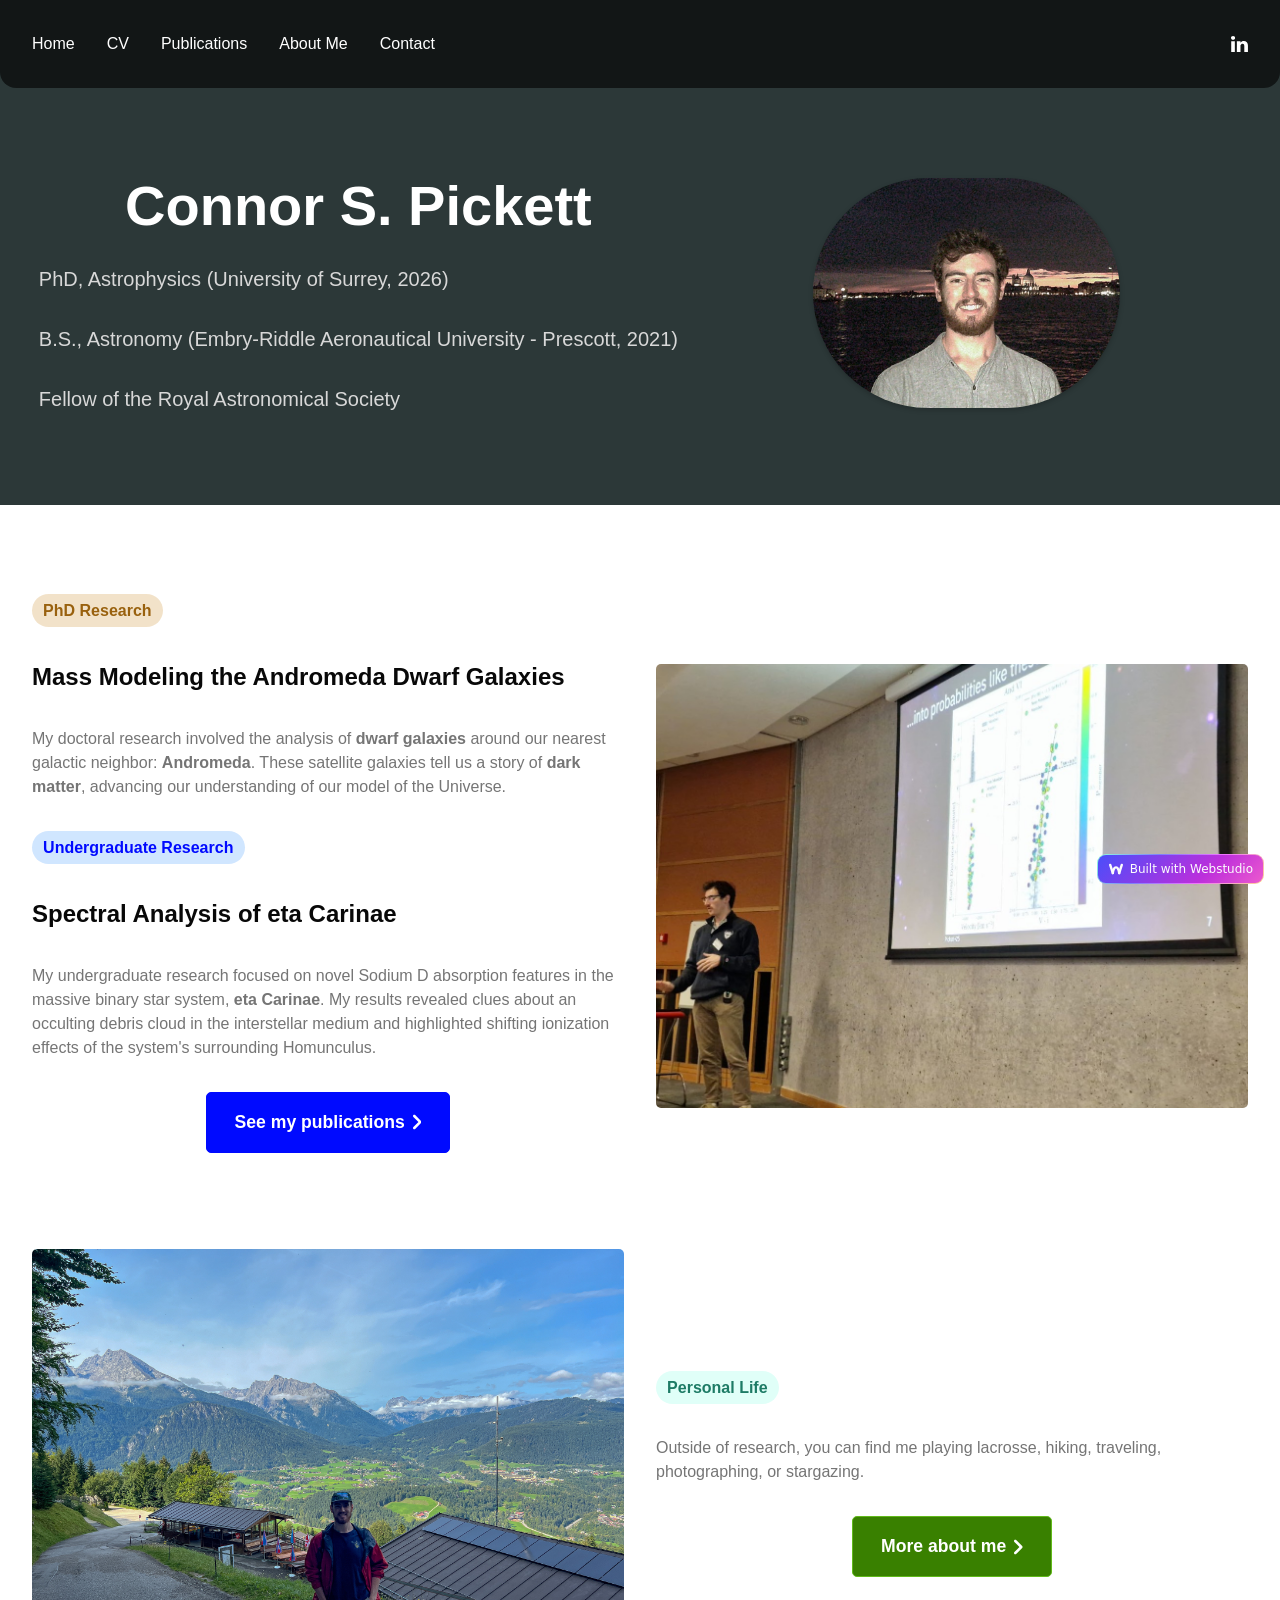
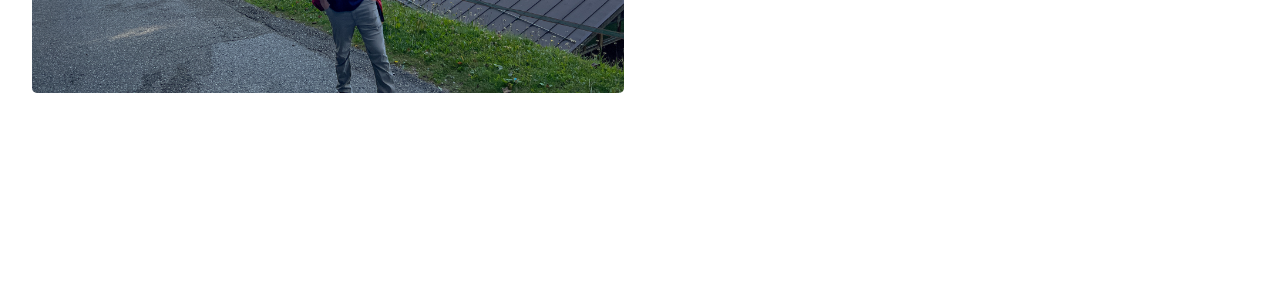
==== index.html @ 318b71a8 "Initial Test Upload" ====
<!DOCTYPE html><html lang="en" data-ws-project="d2877111-7832-4914-b8c5-27adac511c64" data-ws-version="1675" data-ws-last-published="2026-09-28T17:41:11.497Z"><head><link rel="stylesheet" type="text/css" href="/assets/static/app_generated_index-6937cd5a.qk-gtG--.css"><meta charSet="UTF-8"/><meta name="viewport" content="width=device-width,initial-scale=1"/><link rel="preload" as="image" imageSrcSet="/assets/DSCF0302_denoised_Original__BVfyxD-fg0JsiM8csypn.JPG 384w, /assets/DSCF0302_denoised_Original__BVfyxD-fg0JsiM8csypn.JPG 640w, /assets/DSCF0302_denoised_Original__BVfyxD-fg0JsiM8csypn.JPG 750w, /assets/DSCF0302_denoised_Original__BVfyxD-fg0JsiM8csypn.JPG 828w, /assets/DSCF0302_denoised_Original__BVfyxD-fg0JsiM8csypn.JPG 1080w, /assets/DSCF0302_denoised_Original__BVfyxD-fg0JsiM8csypn.JPG 1200w, /assets/DSCF0302_denoised_Original__BVfyxD-fg0JsiM8csypn.JPG 1920w, /assets/DSCF0302_denoised_Original__BVfyxD-fg0JsiM8csypn.JPG 2048w, /assets/DSCF0302_denoised_Original__BVfyxD-fg0JsiM8csypn.JPG 3840w" imageSizes="(min-width: 1280px) 50vw, 100vw"/><link rel="icon" href="/assets/logo_r1qaJQiri6sK3rPyq-Sar.svg"/><meta property="og:url" content="https://url/"/><meta property="og:title" content="Personal Portfolio Template"/><meta property="og:type" content="website"/><meta name="description" content="Portoflio of my work and customer stories."/><meta property="og:description" content="Portoflio of my work and customer stories."/><meta property="og:image" content="/assets/personal-template-cover_h7h_s-a7B9ewj-pjH2g4Q.png"/><meta property="twitter:card" content="summary_large_image"/><title>Personal Portfolio Template</title></head><body class="w-body"><div class="w-box c4gdla1 c7eu0ys c1y89vns c17f33k5"><div style="display:contents"><div style="display:contents"><div class="w-html-embed"><style>
  * {
    /* Remove preset margins on everything so they can be applied where we want. */
    margin: 0;
    /* Make links scroll to their sections smoothly. */
    scroll-behavior: smooth;
  }
</style></div><div class="w-box cauqto8 c1f64byh cob4r9p ch7qzpx c8x4o7e c1b60xtq c7ln0vi cl4bapb c1ncvnur c1guqnp7"><nav class="w-box c1357293 c9jnjeu c5tmc3l c1ldum37 cblpe2z c1xyv0ep c1lxiyww ca4qjwu c1cdc69r cuj80l1 cry9bxc c1kujfpy c1vfv5ml c18v2pa2 c1gut7ra cvyaqlm c5dy17i c1hsfuam c160atll c1cc0bj4 c7ln0vi c12jt7do cc3dq2t"><div style="display:contents"><div style="display:contents"><div class="w-box cry9bxc c1qyy4dh c18v2pa2 c10zkoym ct8c5y2 c15cml01 c1guqnp7 c10x096o c1rstvfo"><a aria-current="page" class="w-link c1blx93c csru8nn c1hz2opz c1c9nyn co9inq6 c18nx7en c13zjl4p c135vpv5 c1qyy4dh ct02u4h cl60rel czukzo6 cb06ied active" href="/">Home</a><a class="w-link c1blx93c csru8nn c1hz2opz c1c9nyn co9inq6 c18nx7en c13zjl4p c135vpv5 c1qyy4dh ct02u4h cl60rel czukzo6 cb06ied" href="/cv">CV<br/></a><a class="w-link c1blx93c csru8nn c1hz2opz c1c9nyn co9inq6 c18nx7en c13zjl4p c135vpv5 c1qyy4dh ct02u4h cl60rel czukzo6 cb06ied" href="/publications">Publications</a><a class="w-link c1blx93c csru8nn c1hz2opz c1c9nyn co9inq6 c18nx7en c13zjl4p c135vpv5 c1qyy4dh ct02u4h cl60rel czukzo6 cb06ied" href="/about-me">About Me</a><a class="w-link c1blx93c csru8nn c1hz2opz c1c9nyn co9inq6 c18nx7en c13zjl4p c135vpv5 c1qyy4dh ct02u4h cl60rel czukzo6 cb06ied" href="/contact">Contact</a></div><div class="w-box cry9bxc ce5h5qp csadq8m c1qyy4dh ct02u4h ck3ozxv c1rstvfo c10x096o"><a aria-label="LinkedIn" href="https://www.linkedin.com/in/connor-s-pickett/" class="w-link c1blx93c csru8nn c1hz2opz c1c9nyn co9inq6 c18nx7en c13zjl4p c135vpv5 c1qyy4dh ct02u4h cl60rel czukzo6 cb06ied"><div class="w-html-embed csru8nn cblpe2z c1y0z7zr"><svg width="100%" height="100%" viewBox="0 0 18 17" fill="none" xmlns="http://www.w3.org/2000/svg">
<path d="M0 1.97499C0 1.40259 0.202708 0.930366 0.608108 0.558324C1.01351 0.186265 1.54055 0.000244141 2.18919 0.000244141C2.82626 0.000244141 3.34169 0.183397 3.73552 0.549738C4.14092 0.927515 4.34363 1.41976 4.34363 2.0265C4.34363 2.576 4.14672 3.0339 3.7529 3.40024C3.3475 3.77802 2.81467 3.9669 2.15444 3.9669H2.13707C1.49999 3.9669 0.984562 3.77802 0.590734 3.40024C0.196905 3.02246 0 2.54737 0 1.97499ZM0.225869 17.0002V5.52953H4.08301V17.0002H0.225869ZM6.22008 17.0002H10.0772V10.5952C10.0772 10.1945 10.1236 9.8854 10.2162 9.6679C10.3784 9.27867 10.6245 8.94954 10.9546 8.68053C11.2847 8.4115 11.6988 8.277 12.1969 8.277C13.4942 8.277 14.1429 9.1413 14.1429 10.8699V17.0002H18V10.4235C18 8.72918 17.5946 7.44417 16.7838 6.56842C15.973 5.69266 14.9016 5.25478 13.5695 5.25478C12.0753 5.25478 10.9112 5.89013 10.0772 7.16084V7.19518H10.0598L10.0772 7.16084V5.52953H6.22008C6.24324 5.89585 6.25483 7.0349 6.25483 8.94669C6.25483 10.8585 6.24324 13.543 6.22008 17.0002Z" fill="currentColor"></path>
</svg>
</div></a></div></div></div></nav><div data-state="closed" class="w-collapsible cwvpjlf c1cc0bj4 cx6c9kw c174sw29 czqy8m4 cghf6oh c10x096o c1fvno8n c18rgifh cscsz6x coh89bn"><button type="button" aria-label="Open mobile menu" class="w-button c1blx93c c188j2zq c1b2tb9q c1xm4ef6 c1j33arz c1r2vfc1 ccfzz03 cub2gss cgcvr98 c1xjllne c135vpv5 ckm1y83 csru8nn c1md20bl c1e892th c1qyy4dh ct02u4h c1nouzdk c1hz2opz c1c9nyn co9inq6 c18nx7en c13zjl4p c1cb3y4c c1h3d6dm c12v7mf6 cl60rel czukzo6 cb06ied cv7lanz c1q2ekan cngthtj ckqzz7r" aria-controls="radix-:R2im:" aria-expanded="false" data-state="closed"><div class="w-html-embed"><svg xmlns="http://www.w3.org/2000/svg" width="100%" height="100%" viewBox="0 0 24 24" fill="none" stroke="currentColor" stroke-width="2" stroke-linecap="round" stroke-linejoin="round" class="lucide lucide-menu"><line x1="4" x2="20" y1="12" y2="12"></line><line x1="4" x2="20" y1="6" y2="6"></line><line x1="4" x2="20" y1="18" y2="18"></line></svg></div></button><div data-state="closed" id="radix-:R2im:" hidden="" data-ani="expand" class="w-collapsible-content"></div></div></div></div></div><main class="w-box"><section class="w-box cna0hdz c1mzb2kd c1ncvnur c1lw4ao9 c3rp5ks"><div class="w-box c1357293 c9jnjeu c5tmc3l c1ldum37 czr2pxy c1xyv0ep c1lfjoq7 czt6zfr cen6rs1 cuj80l1 copqmak c109i5bh c1qyy4dh cx6c9kw c174sw29"><div class="w-box cry9bxc c1lfjoq7 c16xs6ny ct02u4h c10zkoym ct8c5y2"><div class="w-box cwvpjlf c149s0mc"><div style="display:contents"><div style="display:contents"><img class="w-image c1pr4a8e c937pos c1v5v0 c12f3mdq c1s04os2 c149s0mc c1nj04wn c1nitjp7 c195lvp6 c1hr6a6t cdtylqg chmjof8 c1gxuxwl csru8nn c1xtxlkg c1l0vha7 csyy8v5 c1bc2i7x c17r8x7j c1hj7l1r c1qom380 c1778y6x ct02u4h cx84glk cwg8qvz" alt="" sizes="(min-width: 1280px) 50vw, 100vw" srcSet="/assets/DSCF0302_denoised_Original__BVfyxD-fg0JsiM8csypn.JPG 384w, /assets/DSCF0302_denoised_Original__BVfyxD-fg0JsiM8csypn.JPG 640w, /assets/DSCF0302_denoised_Original__BVfyxD-fg0JsiM8csypn.JPG 750w, /assets/DSCF0302_denoised_Original__BVfyxD-fg0JsiM8csypn.JPG 828w, /assets/DSCF0302_denoised_Original__BVfyxD-fg0JsiM8csypn.JPG 1080w, /assets/DSCF0302_denoised_Original__BVfyxD-fg0JsiM8csypn.JPG 1200w, /assets/DSCF0302_denoised_Original__BVfyxD-fg0JsiM8csypn.JPG 1920w, /assets/DSCF0302_denoised_Original__BVfyxD-fg0JsiM8csypn.JPG 2048w, /assets/DSCF0302_denoised_Original__BVfyxD-fg0JsiM8csypn.JPG 3840w" src="/assets/DSCF0302_denoised_Original__BVfyxD-fg0JsiM8csypn.JPG" decoding="async" loading="eager"/></div></div></div><h1 class="w-heading c11nr3ex c11dowh9 c1blx93c c8ys3vy c13cx24t c6k8nt0 c1qom380 c1357293 c1f64byh cob4r9p ch7qzpx c8x4o7e c1b60xtq c1778y6x c1wt8a7g c9jnjeu cir85gx ciaab56 c9ylysu c5m8ase cqeb86t cw4saqy c12f3mdq c1t0ihdp ct4j2nr c6hjwpc cqk8ew7 cd3ofjz cqqvwpj c1ro4ucl c1oxsf8a c13madgv">Connor S. Pickett</h1><p class="w-paragraph cuj80l1 c9jnjeu c1357293 c1guqnp7 c1nkzcyu cir85gx ciaab56 cw4saqy">PhD, Astrophysics (University of Surrey, 2026)<br/><br/>B.S., Astronomy (Embry-Riddle Aeronautical University - Prescott, 2021)<br/><br/>Fellow of the Royal Astronomical Society</p></div><div class="w-box cc3dq2t"><div style="display:contents"><div style="display:contents"><img class="w-image c1pr4a8e c937pos c1v5v0 c12f3mdq c1s04os2 c149s0mc c1nj04wn c1nitjp7 c195lvp6 c1hr6a6t cdtylqg chmjof8 c1gxuxwl csru8nn c1xtxlkg c1l0vha7 csyy8v5 c1bc2i7x c17r8x7j c1hj7l1r c1qom380 c1778y6x ct02u4h cx84glk cwg8qvz" alt="" sizes="(min-width: 1280px) 50vw, 100vw" srcSet="/assets/DSCF0302_denoised_Original__BVfyxD-fg0JsiM8csypn.JPG 384w, /assets/DSCF0302_denoised_Original__BVfyxD-fg0JsiM8csypn.JPG 640w, /assets/DSCF0302_denoised_Original__BVfyxD-fg0JsiM8csypn.JPG 750w, /assets/DSCF0302_denoised_Original__BVfyxD-fg0JsiM8csypn.JPG 828w, /assets/DSCF0302_denoised_Original__BVfyxD-fg0JsiM8csypn.JPG 1080w, /assets/DSCF0302_denoised_Original__BVfyxD-fg0JsiM8csypn.JPG 1200w, /assets/DSCF0302_denoised_Original__BVfyxD-fg0JsiM8csypn.JPG 1920w, /assets/DSCF0302_denoised_Original__BVfyxD-fg0JsiM8csypn.JPG 2048w, /assets/DSCF0302_denoised_Original__BVfyxD-fg0JsiM8csypn.JPG 3840w" src="/assets/DSCF0302_denoised_Original__BVfyxD-fg0JsiM8csypn.JPG" decoding="async" loading="eager"/></div></div></div></div></section><section id="casestudies" class="w-box cna0hdz c1mzb2kd"><div class="w-box c1357293 c9jnjeu c5tmc3l c1ldum37 czr2pxy c1xyv0ep c1lfjoq7 ca4qjwu c1cdc69r cuj80l1 cry9bxc"><div class="w-box cry9bxc c1lfjoq7 c1s46o9r cdczzub"><div class="w-box cid3fxx copqmak c1lxiyww c10zkoym ct8c5y2 c18v2pa2 c1qyy4dh c1f64byh c14zrzu7 cx6c9kw c13vvg1g"><div data-ani="slide-right" class="w-box cry9bxc c1lfjoq7 c10zkoym ct8c5y2 ct02u4h c1mcu1jn c1qyy4dh"><div class="w-box cry9bxc c1lfjoq7 c1z0l37u c1ml0hr7 c16xs6ny c1wt8a7g c1x4yn0w"><div class="w-text c1l0da7v c1qjiiz2 c1911kcz cif7xwi crezeol cy9kb2v cu385pj cvghewe cfzf927 c1noknrj c11dowh9 c11j74sn">PhD Research</div><h3 class="w-heading cuoke4w c11dowh9 c12y6bqh c8ys3vy">Mass Modeling the Andromeda Dwarf Galaxies</h3><p class="w-paragraph c160atll">My doctoral research involved the analysis of <b class="w-element">dwarf galaxies</b> around our nearest galactic neighbor: <b class="w-element">Andromeda</b>. These satellite galaxies tell us a story of <b class="w-element">dark matter</b>, advancing our understanding of our model of the Universe.</p></div><div class="w-box cry9bxc c1lfjoq7 c1z0l37u c1ml0hr7 c16xs6ny c1wt8a7g c15077ix"><div class="w-text c1f4ds52 cy10lev c1911kcz cif7xwi crezeol cy9kb2v cu385pj cvghewe cfzf927 c1noknrj c11dowh9">Undergraduate Research</div><h3 class="w-heading cuoke4w c11dowh9 c12y6bqh c8ys3vy">Spectral Analysis of eta Carinae</h3><p class="w-paragraph c160atll">My undergraduate research focused on novel Sodium D absorption features in the massive binary star system, <b class="w-element">eta Carinae</b>. My results revealed clues about an occulting debris cloud in the interstellar medium and highlighted shifting ionization effects of the system&#x27;s surrounding Homunculus.</p></div><a class="w-link c1blx93c c1u9vug2 c1b2tb9q c1xm4ef6 c1j33arz c1r2vfc1 ccfzz03 cub2gss cgcvr98 c1xjllne c135vpv5 caafw5v csru8nn c1md20bl c1e892th c1qyy4dh ct02u4h c1nouzdk c1hz2opz c1c9nyn co9inq6 c18nx7en c13zjl4p c1cb3y4c c1h3d6dm c5nr124 cl60rel czukzo6 cb06ied" href="/publications"><span class="w-text">See my publications</span><div class="w-html-embed csru8nn cblpe2z c1y0z7zr"><svg width="100%" height="100%" viewBox="0 0 6 11" fill="none" xmlns="http://www.w3.org/2000/svg">
<path d="M5.63335 4.87364L1.51379 0.759206C1.16776 0.413598 0.605566 0.413598 0.259528 0.759206C-0.0865095 1.10481 -0.0865095 1.66631 0.259528 2.01191L3.75196 5.5L0.259528 8.9881C-0.0865095 9.3337 -0.0865095 9.8952 0.259528 10.2408C0.432545 10.4136 0.65957 10.5 0.886652 10.5C1.11373 10.5 1.34078 10.4136 1.51378 10.2408L5.63333 6.12637C5.97937 5.78076 5.97937 5.21927 5.63333 4.87366L5.63335 4.87364Z" fill="currentColor"></path>
</svg>
</div></a></div><div data-ani="slide-left" class="w-box c1qom380 cc1qqvk ca8mi09 c1az52h8 c17ln3hy c12sm2j2 c18q41w5 c1ajrq2j c937pos c1v5v0 c891fy0 c12f3mdq c14gd3b3"><img class="w-image cr8yqfm c1ufwdzl c5blvcv cml0h3f crf3ls2 c1gxuxwl c57idyp c10mt0ot c1qom380 csru8nn c1778y6x c1t3frhm c149s0mc c1rl8cmh cuodx11 c1jr3228 c16fwybl caj6wjx" alt="" width="1207" height="905" sizes="100vw" srcSet="/assets/2775dceb-da31-456a-96d1-4047bd1e24c6_kt4jwP2UcJz9gzQxW9Kba.jpg 16w, /assets/2775dceb-da31-456a-96d1-4047bd1e24c6_kt4jwP2UcJz9gzQxW9Kba.jpg 32w, /assets/2775dceb-da31-456a-96d1-4047bd1e24c6_kt4jwP2UcJz9gzQxW9Kba.jpg 48w, /assets/2775dceb-da31-456a-96d1-4047bd1e24c6_kt4jwP2UcJz9gzQxW9Kba.jpg 64w, /assets/2775dceb-da31-456a-96d1-4047bd1e24c6_kt4jwP2UcJz9gzQxW9Kba.jpg 96w, /assets/2775dceb-da31-456a-96d1-4047bd1e24c6_kt4jwP2UcJz9gzQxW9Kba.jpg 128w, /assets/2775dceb-da31-456a-96d1-4047bd1e24c6_kt4jwP2UcJz9gzQxW9Kba.jpg 256w, /assets/2775dceb-da31-456a-96d1-4047bd1e24c6_kt4jwP2UcJz9gzQxW9Kba.jpg 384w, /assets/2775dceb-da31-456a-96d1-4047bd1e24c6_kt4jwP2UcJz9gzQxW9Kba.jpg 640w, /assets/2775dceb-da31-456a-96d1-4047bd1e24c6_kt4jwP2UcJz9gzQxW9Kba.jpg 750w, /assets/2775dceb-da31-456a-96d1-4047bd1e24c6_kt4jwP2UcJz9gzQxW9Kba.jpg 828w, /assets/2775dceb-da31-456a-96d1-4047bd1e24c6_kt4jwP2UcJz9gzQxW9Kba.jpg 1080w, /assets/2775dceb-da31-456a-96d1-4047bd1e24c6_kt4jwP2UcJz9gzQxW9Kba.jpg 1200w, /assets/2775dceb-da31-456a-96d1-4047bd1e24c6_kt4jwP2UcJz9gzQxW9Kba.jpg 1920w, /assets/2775dceb-da31-456a-96d1-4047bd1e24c6_kt4jwP2UcJz9gzQxW9Kba.jpg 2048w, /assets/2775dceb-da31-456a-96d1-4047bd1e24c6_kt4jwP2UcJz9gzQxW9Kba.jpg 3840w" src="/assets/2775dceb-da31-456a-96d1-4047bd1e24c6_kt4jwP2UcJz9gzQxW9Kba.jpg" decoding="async" loading="lazy"/></div></div><div class="w-box cid3fxx copqmak c1lxiyww c10zkoym ct8c5y2 c18v2pa2 c1qyy4dh c1f64byh c14zrzu7 cx6c9kw c13vvg1g"><div class="w-element"><img class="w-image cr8yqfm c1ufwdzl c5blvcv cml0h3f crf3ls2 c1gxuxwl c57idyp csru8nn c1f64byh cob4r9p ch7qzpx c8x4o7e c1b60xtq c12sm2j2 c1yitbim c1778y6x c1wt8a7g" alt="" width="4032" height="3024" sizes="100vw" srcSet="/assets/D7B59805-FFC7-4BE9-A0D1-0CEE2306BBCF_J550nvE7NfWFvKHrhS-oN.jpg 16w, /assets/D7B59805-FFC7-4BE9-A0D1-0CEE2306BBCF_J550nvE7NfWFvKHrhS-oN.jpg 32w, /assets/D7B59805-FFC7-4BE9-A0D1-0CEE2306BBCF_J550nvE7NfWFvKHrhS-oN.jpg 48w, /assets/D7B59805-FFC7-4BE9-A0D1-0CEE2306BBCF_J550nvE7NfWFvKHrhS-oN.jpg 64w, /assets/D7B59805-FFC7-4BE9-A0D1-0CEE2306BBCF_J550nvE7NfWFvKHrhS-oN.jpg 96w, /assets/D7B59805-FFC7-4BE9-A0D1-0CEE2306BBCF_J550nvE7NfWFvKHrhS-oN.jpg 128w, /assets/D7B59805-FFC7-4BE9-A0D1-0CEE2306BBCF_J550nvE7NfWFvKHrhS-oN.jpg 256w, /assets/D7B59805-FFC7-4BE9-A0D1-0CEE2306BBCF_J550nvE7NfWFvKHrhS-oN.jpg 384w, /assets/D7B59805-FFC7-4BE9-A0D1-0CEE2306BBCF_J550nvE7NfWFvKHrhS-oN.jpg 640w, /assets/D7B59805-FFC7-4BE9-A0D1-0CEE2306BBCF_J550nvE7NfWFvKHrhS-oN.jpg 750w, /assets/D7B59805-FFC7-4BE9-A0D1-0CEE2306BBCF_J550nvE7NfWFvKHrhS-oN.jpg 828w, /assets/D7B59805-FFC7-4BE9-A0D1-0CEE2306BBCF_J550nvE7NfWFvKHrhS-oN.jpg 1080w, /assets/D7B59805-FFC7-4BE9-A0D1-0CEE2306BBCF_J550nvE7NfWFvKHrhS-oN.jpg 1200w, /assets/D7B59805-FFC7-4BE9-A0D1-0CEE2306BBCF_J550nvE7NfWFvKHrhS-oN.jpg 1920w, /assets/D7B59805-FFC7-4BE9-A0D1-0CEE2306BBCF_J550nvE7NfWFvKHrhS-oN.jpg 2048w, /assets/D7B59805-FFC7-4BE9-A0D1-0CEE2306BBCF_J550nvE7NfWFvKHrhS-oN.jpg 3840w" src="/assets/D7B59805-FFC7-4BE9-A0D1-0CEE2306BBCF_J550nvE7NfWFvKHrhS-oN.jpg" decoding="async" loading="lazy"/></div><div data-ani="slide-right" class="w-box cry9bxc c1lfjoq7 c10zkoym ct8c5y2 ct02u4h c12sm2j2 c1qyy4dh"><div class="w-box cry9bxc c1lfjoq7 c1z0l37u c1ml0hr7 c16xs6ny c1wt8a7g"><div class="w-text c1j31418 c1nowve7 c1911kcz cif7xwi crezeol cy9kb2v cu385pj cvghewe cfzf927 c1noknrj c11dowh9">Personal Life</div><p class="w-paragraph c160atll">Outside of research, you can find me playing lacrosse, hiking, traveling, photographing, or stargazing.</p></div><div class="w-box"><a class="w-link c1blx93c c188j2zq c1b2tb9q c1xm4ef6 c1j33arz c1r2vfc1 ccfzz03 cub2gss cgcvr98 c1xjllne c135vpv5 caafw5v csru8nn c1md20bl c1e892th c1qyy4dh ct02u4h c1nouzdk c1hz2opz c1c9nyn co9inq6 c18nx7en c13zjl4p c1cb3y4c c1h3d6dm c12v7mf6 cl60rel czukzo6 cb06ied" href="/about-me"><span class="w-text">More about me</span><div class="w-html-embed csru8nn cblpe2z c1y0z7zr"><svg width="100%" height="100%" viewBox="0 0 6 11" fill="none" xmlns="http://www.w3.org/2000/svg">
<path d="M5.63335 4.87364L1.51379 0.759206C1.16776 0.413598 0.605566 0.413598 0.259528 0.759206C-0.0865095 1.10481 -0.0865095 1.66631 0.259528 2.01191L3.75196 5.5L0.259528 8.9881C-0.0865095 9.3337 -0.0865095 9.8952 0.259528 10.2408C0.432545 10.4136 0.65957 10.5 0.886652 10.5C1.11373 10.5 1.34078 10.4136 1.51378 10.2408L5.63333 6.12637C5.97937 5.78076 5.97937 5.21927 5.63333 4.87366L5.63335 4.87364Z" fill="currentColor"></path>
</svg>
</div></a></div></div></div></div></div></section></main></div><a href="https://webstudio.is/?via=badge" target="_blank" class="w-element csru8nn c1mb8swa c1qqyhy5 c1qyy4dh ct02u4h cjqo3r0 co75lnx c7f1npl c10yh23j c1sjzfnm c1ngdwug csxsvt6 c393lej cmm8ti9 c17xbrdu cifio cy1haag c1nk3tgl c1tby39 c1wcb3xr cze564a c15plmkp c135vpv5 c119suh8 cujxabw c142603 c1o3pxpk c1qc49wt"><div class="w-html-embed cauqto8 cs09067 c10l6bx clv8gve"><svg xmlns="http://www.w3.org/2000/svg" fill="currentColor" viewBox="0 0 16 16" width="100%" height="100%" style="display: block;"><path fill-rule="evenodd" d="m12.32 12.416 2.62-8.085a1.205 1.205 0 1 0-2.292-.746l-2.62 8.084a1.205 1.205 0 1 0 2.292.747Z" clip-rule="evenodd"/><path fill-rule="evenodd" d="M8 7.624c.297 0 .517.175.704.394.207.243.373.545.514.866.634 1.44.753 3.241.753 3.241a1.206 1.206 0 0 0 1.285 1.122 1.207 1.207 0 0 0 1.12-1.287s-.16-2.25-.952-4.05C10.744 6.364 9.594 5.208 8 5.208c-1.594 0-2.744 1.156-3.424 2.7-.792 1.8-.951 4.05-.951 4.05a1.207 1.207 0 0 0 1.12 1.288 1.206 1.206 0 0 0 1.284-1.122s.119-1.8.753-3.24a3.52 3.52 0 0 1 .514-.867c.187-.22.406-.394.704-.394Z" clip-rule="evenodd"/><path fill-rule="evenodd" d="M5.973 11.669 3.352 3.585a1.205 1.205 0 1 0-2.293.746l2.622 8.084a1.205 1.205 0 1 0 2.292-.746Z" clip-rule="evenodd"/></svg></div><div class="w-element">Built with Webstudio</div></a><script id="vike_pageContext" type="application/json">{"_urlRewrite":null,"pageId":"/pages/index","routeParams":{},"data":{"url":"https://url/","system":{"params":{},"search":{},"origin":"https://url","pathname":"/"},"resources":{},"pageMeta":{"title":"Personal Portfolio Template","description":"Portoflio of my work and customer stories.","excludePageFromSearch":false,"language":"!undefined","socialImageAssetName":"personal-template-cover_h7h_s-a7B9ewj-pjH2g4Q.png","socialImageUrl":"!undefined","status":"!undefined","redirect":"!undefined","content":"!undefined","custom":[]}}}</script><script id="vike_globalContext" type="application/json">{}</script><script src="/assets/entries/entry-server-routing.Dp3Q8wz0.js" type="module" async></script><link rel="modulepreload" href="/assets/entries/pages_index.DcqE7JHi.js" as="script" type="text/javascript"><link rel="modulepreload" href="/assets/chunks/chunk-DceADdyM.js" as="script" type="text/javascript"><link rel="modulepreload" href="/assets/chunks/chunk-mPdnhZmB.js" as="script" type="text/javascript"><link rel="modulepreload" href="/assets/chunks/chunk-CWzM_m-i.js" as="script" type="text/javascript"><link rel="modulepreload" href="/assets/chunks/chunk-BGBIcvnE.js" as="script" type="text/javascript"><link rel="modulepreload" href="/assets/chunks/chunk-DOrnjRfh.js" as="script" type="text/javascript"><link rel="modulepreload" href="/assets/chunks/chunk-BD7hJEXQ.js" as="script" type="text/javascript"></body></html>
---- assets/static/app_generated_index-6937cd5a.qk-gtG--.css ----
@layer presets{:root{display:grid;min-height:100%;grid-template-rows:auto;grid-template-columns:1fr;font-family:Arial,Roboto,sans-serif;font-size:16px;line-height:1.2;white-space:pre-wrap;white-space-collapse:preserve}a.w-element{box-sizing:border-box}b.w-element{font-weight:700;box-sizing:border-box}body.w-element{box-sizing:border-box;-webkit-font-smoothing:antialiased;-moz-osx-font-smoothing:grayscale;margin:0}div.w-element,li.w-element,p.w-element,ul.w-element{box-sizing:border-box}body.w-body{box-sizing:border-box;-webkit-font-smoothing:antialiased;-moz-osx-font-smoothing:grayscale;margin:0}div.w-html-embed{display:contents;white-space:normal;white-space-collapse:collapse}div.w-box{box-sizing:border-box}footer.w-box{box-sizing:border-box}main.w-box{box-sizing:border-box}nav.w-box{box-sizing:border-box}section.w-box{box-sizing:border-box}h1.w-heading,h2.w-heading,h3.w-heading,p.w-paragraph,div.w-collapsible{box-sizing:border-box}button.w-button{font-family:inherit;font-size:100%;line-height:1.15;box-sizing:border-box;border-top-style:solid;border-right-style:solid;border-bottom-style:solid;border-left-style:solid;text-transform:none;margin:0}div.w-collapsible-content{box-sizing:border-box}a.w-link{box-sizing:border-box;display:inline-block}img.w-image{box-sizing:border-box;max-width:100%;display:block;height:auto}div.w-text{box-sizing:border-box;min-height:1em}a.w-rich-text-link{box-sizing:border-box;display:inline-block}code.w-code-text{font-family:ui-monospace,SFMono-Regular,Consolas,Liberation Mono,Menlo,monospace;font-size:1em;box-sizing:border-box;display:block;padding-left:.2em;padding-right:.2em;color:var(--w-code-text-theme-color);background-color:var(--w-code-text-theme-background, rgb(238 238 238 / 1));white-space:pre-wrap;white-space-collapse:preserve}ul.w-list{box-sizing:border-box;margin-top:0;margin-bottom:10px;padding-left:40px}li.w-list-item,span.w-text-1{box-sizing:border-box}blockquote.w-blockquote{margin:0 0 10px;padding:10px 20px;border-left:5px solid rgb(226 226 226 / 1)}hr.w-separator{height:1px;color:inherit;box-sizing:border-box;background-color:gray;border-top-style:none;border-right-style:none;border-left-style:none;border-bottom-style:none}form.w-webhook-form{box-sizing:border-box}input.w-text-input{font-family:inherit;font-size:100%;line-height:1.15;box-sizing:border-box;border-top-style:solid;border-right-style:solid;border-bottom-style:solid;border-left-style:solid;display:block;margin:0}label.w-label{box-sizing:border-box}textarea.w-text-area{font-family:inherit;font-size:100%;line-height:1.15;box-sizing:border-box;border-top-style:solid;border-right-style:solid;border-bottom-style:solid;border-left-style:solid;resize:none;display:block;margin:0}}@media all{:root{--font-lineheight-00: .95;--font-lineheight-0: 1.1;--font-lineheight-1: 1.25;--font-lineheight-2: 1.375;--font-lineheight-3: 1.5;--font-lineheight-4: 1.75;--font-lineheight-5: 2;--font-letterspacing-0: -.05em;--font-letterspacing-1: .025em;--font-letterspacing-2: .05em;--font-letterspacing-3: .075em;--font-letterspacing-4: .15em;--font-letterspacing-5: .5em;--font-letterspacing-6: .75em;--font-letterspacing-7: 1em;--font-size-00: .5rem;--font-size-0: .75rem;--font-size-1: 1rem;--font-size-2: 1.1rem;--font-size-3: 1.25rem;--font-size-4: 1.5rem;--font-size-5: 2rem;--font-size-6: 2.5rem;--font-size-7: 3rem;--font-size-8: 3.5rem;--font-size-fluid-0: clamp(.75rem,2vw,1rem);--font-size-fluid-1: clamp(1rem,4vw,1.5rem);--font-size-fluid-2: clamp(1.5rem,6vw,2.5rem);--font-size-fluid-3: clamp(2rem,9vw,3.5rem);--size-000: -.5rem;--size-00: -.25rem;--size-1: .25rem;--size-2: .5rem;--size-3: 1rem;--size-4: 1.25rem;--size-5: 1.5rem;--size-6: 1.75rem;--size-7: 2rem;--size-8: 3rem;--size-9: 4rem;--size-10: 5rem;--size-11: 7.5rem;--size-12: 10rem;--size-13: 15rem;--size-14: 20rem;--size-15: 30rem;--size-px-000: -8px;--size-px-00: -4px;--size-px-1: 4px;--size-px-2: 8px;--size-px-3: 16px;--size-px-4: 20px;--size-px-5: 24px;--size-px-6: 28px;--size-px-7: 32px;--size-px-8: 48px;--size-px-9: 64px;--size-px-10: 80px;--size-px-11: 120px;--size-px-12: 160px;--size-px-13: 240px;--size-px-14: 320px;--size-px-15: 480px;--size-fluid-1: clamp(.5rem,1vw,1rem);--size-fluid-2: clamp(1rem,2vw,1.5rem);--size-fluid-3: clamp(1.5rem,3vw,2rem);--size-fluid-4: clamp(2rem,4vw,3rem);--size-fluid-5: clamp(4rem,5vw,5rem);--size-fluid-6: clamp(5rem,7vw,7.5rem);--size-fluid-7: clamp(7.5rem,10vw,10rem);--size-fluid-8: clamp(10rem,20vw,15rem);--size-fluid-9: clamp(15rem,30vw,20rem);--size-fluid-10: clamp(20rem,40vw,30rem);--size-content-1: 20ch;--size-content-2: 45ch;--size-content-3: 60ch;--size-header-1: 20ch;--size-header-2: 25ch;--size-header-3: 35ch;--size-xxs: 240px;--size-xs: 360px;--size-sm: 480px;--size-md: 768px;--size-lg: 1024px;--size-xl: 1440px;--size-xxl: 1920px;--size-relative-000: -.5ch;--size-relative-00: -.25ch;--size-relative-1: .25ch;--size-relative-2: .5ch;--size-relative-3: 1ch;--size-relative-4: 1.25ch;--size-relative-5: 1.5ch;--size-relative-6: 1.75ch;--size-relative-7: 2ch;--size-relative-8: 3ch;--size-relative-9: 4ch;--size-relative-10: 5ch;--size-relative-11: 7.5ch;--size-relative-12: 10ch;--size-relative-13: 15ch;--size-relative-14: 20ch;--size-relative-15: 30ch;--ease-1: cubic-bezier(.25,0,.5,1);--ease-2: cubic-bezier(.25,0,.4,1);--ease-3: cubic-bezier(.25,0,.3,1);--ease-4: cubic-bezier(.25,0,.2,1);--ease-5: cubic-bezier(.25,0,.1,1);--ease-in-1: cubic-bezier(.25,0,1,1);--ease-in-2: cubic-bezier(.5,0,1,1);--ease-in-3: cubic-bezier(.7,0,1,1);--ease-in-4: cubic-bezier(.9,0,1,1);--ease-in-5: cubic-bezier(1,0,1,1);--ease-out-1: cubic-bezier(0,0,.75,1);--ease-out-2: cubic-bezier(0,0,.5,1);--ease-out-3: cubic-bezier(0,0,.3,1);--ease-out-4: cubic-bezier(0,0,.1,1);--ease-out-5: cubic-bezier(0,0,0,1);--ease-in-out-1: cubic-bezier(.1,0,.9,1);--ease-in-out-2: cubic-bezier(.3,0,.7,1);--ease-in-out-3: cubic-bezier(.5,0,.5,1);--ease-in-out-4: cubic-bezier(.7,0,.3,1);--ease-in-out-5: cubic-bezier(.9,0,.1,1);--ease-elastic-out-1: cubic-bezier(.5,.75,.75,1.25);--ease-elastic-out-2: cubic-bezier(.5,1,.75,1.25);--ease-elastic-out-3: cubic-bezier(.5,1.25,.75,1.25);--ease-elastic-out-4: cubic-bezier(.5,1.5,.75,1.25);--ease-elastic-out-5: cubic-bezier(.5,1.75,.75,1.25);--ease-elastic-in-1: cubic-bezier(.5,-.25,.75,1);--ease-elastic-in-2: cubic-bezier(.5,-.5,.75,1);--ease-elastic-in-3: cubic-bezier(.5,-.75,.75,1);--ease-elastic-in-4: cubic-bezier(.5,-1,.75,1);--ease-elastic-in-5: cubic-bezier(.5,-1.25,.75,1);--ease-elastic-in-out-1: cubic-bezier(.5,-.1,.1,1.5);--ease-elastic-in-out-2: cubic-bezier(.5,-.3,.1,1.5);--ease-elastic-in-out-3: cubic-bezier(.5,-.5,.1,1.5);--ease-elastic-in-out-4: cubic-bezier(.5,-.7,.1,1.5);--ease-elastic-in-out-5: cubic-bezier(.5,-.9,.1,1.5);--ease-step-1: steps(2);--ease-step-2: steps(3);--ease-step-3: steps(4);--ease-step-4: steps(7);--ease-step-5: steps(10);--ease-elastic-1: var(--ease-elastic-out-1);--ease-elastic-2: var(--ease-elastic-out-2);--ease-elastic-3: var(--ease-elastic-out-3);--ease-elastic-4: var(--ease-elastic-out-4);--ease-elastic-5: var(--ease-elastic-out-5);--ease-squish-1: var(--ease-elastic-in-out-1);--ease-squish-2: var(--ease-elastic-in-out-2);--ease-squish-3: var(--ease-elastic-in-out-3);--ease-squish-4: var(--ease-elastic-in-out-4);--ease-squish-5: var(--ease-elastic-in-out-5);--ease-spring-1: linear(0,.006,.025 2.8%,.101 6.1%,.539 18.9%,.721 25.3%,.849 31.5%,.937 38.1%,.968 41.8%,.991 45.7%,1.006 50.1%,1.015 55%,1.017 63.9%,1.001);--ease-spring-2: linear(0,.007,.029 2.2%,.118 4.7%,.625 14.4%,.826 19%,.902,.962,1.008 26.1%,1.041 28.7%,1.064 32.1%,1.07 36%,1.061 40.5%,1.015 53.4%,.999 61.6%,.995 71.2%,1);--ease-spring-3: linear(0,.009,.035 2.1%,.141 4.4%,.723 12.9%,.938 16.7%,1.017,1.077,1.121,1.149 24.3%,1.159,1.163,1.161,1.154 29.9%,1.129 32.8%,1.051 39.6%,1.017 43.1%,.991,.977 51%,.974 53.8%,.975 57.1%,.997 69.8%,1.003 76.9%,1);--ease-spring-4: linear(0,.009,.037 1.7%,.153 3.6%,.776 10.3%,1.001,1.142 16%,1.185,1.209 19%,1.215 19.9% 20.8%,1.199,1.165 25%,1.056 30.3%,1.008 33%,.973,.955 39.2%,.953 41.1%,.957 43.3%,.998 53.3%,1.009 59.1% 63.7%,.998 78.9%,1);--ease-spring-5: linear(0,.01,.04 1.6%,.161 3.3%,.816 9.4%,1.046,1.189 14.4%,1.231,1.254 17%,1.259,1.257 18.6%,1.236,1.194 22.3%,1.057 27%,.999 29.4%,.955 32.1%,.942,.935 34.9%,.933,.939 38.4%,1 47.3%,1.011,1.017 52.6%,1.016 56.4%,1 65.2%,.996 70.2%,1.001 87.2%,1);--ease-bounce-1: linear(0,.004,.016,.035,.063,.098,.141,.191,.25,.316,.391 36.8%,.563,.766,1 58.8%,.946,.908 69.1%,.895,.885,.879,.878,.879,.885,.895,.908 89.7%,.946,1);--ease-bounce-2: linear(0,.004,.016,.035,.063,.098,.141 15.1%,.25,.391,.562,.765,1,.892 45.2%,.849,.815,.788,.769,.757,.753,.757,.769,.788,.815,.85,.892 75.2%,1 80.2%,.973,.954,.943,.939,.943,.954,.973,1);--ease-bounce-3: linear(0,.004,.016,.035,.062,.098,.141 11.4%,.25,.39,.562,.764,1 30.3%,.847 34.8%,.787,.737,.699,.672,.655,.65,.656,.672,.699,.738,.787,.847 61.7%,1 66.2%,.946,.908,.885 74.2%,.879,.878,.879,.885 79.5%,.908,.946,1 87.4%,.981,.968,.96,.957,.96,.968,.981,1);--ease-bounce-4: linear(0,.004,.016 3%,.062,.141,.25,.391,.562 18.2%,1 24.3%,.81,.676 32.3%,.629,.595,.575,.568,.575,.595,.629,.676 48.2%,.811,1 56.2%,.918,.86,.825,.814,.825,.86,.918,1 77.2%,.94 80.6%,.925,.92,.925,.94 87.5%,1 90.9%,.974,.965,.974,1);--ease-bounce-5: linear(0,.004,.016 2.5%,.063,.141,.25 10.1%,.562,1 20.2%,.783,.627,.534 30.9%,.511,.503,.511,.534 38%,.627,.782,1 48.7%,.892,.815,.769 56.3%,.757,.753,.757,.769 61.3%,.815,.892,1 68.8%,.908 72.4%,.885,.878,.885,.908 79.4%,1 83%,.954 85.5%,.943,.939,.943,.954 90.5%,1 93%,.977,.97,.977,1);--layer-1: 1;--layer-2: 2;--layer-3: 3;--layer-4: 4;--layer-5: 5;--layer-important: 2147483647;--shadow-color: 220 3% 15%;--shadow-strength: 1%;--inner-shadow-highlight: inset 0-.5px 0 0#fff,inset 0 .5px 0 0 rgba(0,0,0,.067);--shadow-1: 0 1px 2px -1px hsl(var(--shadow-color)/calc(var(--shadow-strength) + 9%));--shadow-2: 0 3px 5px -2px hsl(var(--shadow-color)/calc(var(--shadow-strength) + 3%)),0 7px 14px -5px hsl(var(--shadow-color)/calc(var(--shadow-strength) + 5%));--shadow-3: 0 -1px 3px 0 hsl(var(--shadow-color)/calc(var(--shadow-strength) + 2%)),0 1px 2px -5px hsl(var(--shadow-color)/calc(var(--shadow-strength) + 2%)),0 2px 5px -5px hsl(var(--shadow-color)/calc(var(--shadow-strength) + 4%)),0 4px 12px -5px hsl(var(--shadow-color)/calc(var(--shadow-strength) + 5%)),0 12px 15px -5px hsl(var(--shadow-color)/calc(var(--shadow-strength) + 7%));--shadow-4: 0 -2px 5px 0 hsl(var(--shadow-color)/calc(var(--shadow-strength) + 2%)),0 1px 1px -2px hsl(var(--shadow-color)/calc(var(--shadow-strength) + 3%)),0 2px 2px -2px hsl(var(--shadow-color)/calc(var(--shadow-strength) + 3%)),0 5px 5px -2px hsl(var(--shadow-color)/calc(var(--shadow-strength) + 4%)),0 9px 9px -2px hsl(var(--shadow-color)/calc(var(--shadow-strength) + 5%)),0 16px 16px -2px hsl(var(--shadow-color)/calc(var(--shadow-strength) + 6%));--shadow-5: 0 -1px 2px 0 hsl(var(--shadow-color)/calc(var(--shadow-strength) + 2%)),0 2px 1px -2px hsl(var(--shadow-color)/calc(var(--shadow-strength) + 3%)),0 5px 5px -2px hsl(var(--shadow-color)/calc(var(--shadow-strength) + 3%)),0 10px 10px -2px hsl(var(--shadow-color)/calc(var(--shadow-strength) + 4%)),0 20px 20px -2px hsl(var(--shadow-color)/calc(var(--shadow-strength) + 5%)),0 40px 40px -2px hsl(var(--shadow-color)/calc(var(--shadow-strength) + 7%));--shadow-6: 0 -1px 2px 0 hsl(var(--shadow-color)/calc(var(--shadow-strength) + 2%)),0 3px 2px -2px hsl(var(--shadow-color)/calc(var(--shadow-strength) + 3%)),0 7px 5px -2px hsl(var(--shadow-color)/calc(var(--shadow-strength) + 3%)),0 12px 10px -2px hsl(var(--shadow-color)/calc(var(--shadow-strength) + 4%)),0 22px 18px -2px hsl(var(--shadow-color)/calc(var(--shadow-strength) + 5%)),0 41px 33px -2px hsl(var(--shadow-color)/calc(var(--shadow-strength) + 6%)),0 100px 80px -2px hsl(var(--shadow-color)/calc(var(--shadow-strength) + 7%));--inner-shadow-0: inset 0 0 0 1px hsl(var(--shadow-color)/calc(var(--shadow-strength) + 9%));--inner-shadow-1: inset 0 1px 2px 0 hsl(var(--shadow-color)/calc(var(--shadow-strength) + 9%)),var(--inner-shadow-highlight);--inner-shadow-2: inset 0 1px 4px 0 hsl(var(--shadow-color)/calc(var(--shadow-strength) + 9%)),var(--inner-shadow-highlight);--inner-shadow-3: inset 0 2px 8px 0 hsl(var(--shadow-color)/calc(var(--shadow-strength) + 9%)),var(--inner-shadow-highlight);--inner-shadow-4: inset 0 2px 14px 0 hsl(var(--shadow-color)/calc(var(--shadow-strength) + 9%)),var(--inner-shadow-highlight);--ratio-square: 1;--ratio-landscape: 4/3;--ratio-portrait: 3/4;--ratio-widescreen: 16/9;--ratio-ultrawide: 18/5;--ratio-golden: 1.618/1;--gray-0: rgb(255 255 255 / 1);--gray-1: unset;--gray-2: rgb(248 248 248 / 1);--gray-3: unset;--gray-4: rgb(216 216 216 / 1);--gray-5: unset;--gray-6: rgb(156 156 156 / 1);--gray-7: rgb(117 117 117 / 1);--gray-8: unset;--gray-9: unset;--gray-10: unset;--gray-11: rgb(27 27 27 / 1);--gray-12: rgb(8 8 8 / 1);--stone-0: rgb(248 250 251 / 1);--stone-1: rgb(242 244 246 / 1);--stone-2: rgb(235 237 239 / 1);--stone-3: rgb(224 228 229 / 1);--stone-4: rgb(209 214 216 / 1);--stone-5: rgb(177 182 185 / 1);--stone-6: rgb(151 155 157 / 1);--stone-7: rgb(126 130 130 / 1);--stone-8: rgb(102 105 104 / 1);--stone-9: rgb(80 81 79 / 1);--stone-10: rgb(58 58 55 / 1);--stone-11: rgb(37 37 33 / 1);--stone-12: rgb(18 18 16 / 1);--red-0: rgb(255 245 245 / 1);--red-1: rgb(255 227 227 / 1);--red-2: rgb(255 201 201 / 1);--red-3: rgb(255 168 168 / 1);--red-4: rgb(255 135 135 / 1);--red-5: rgb(255 107 107 / 1);--red-6: rgb(250 82 82 / 1);--red-7: rgb(240 62 62 / 1);--red-8: rgb(224 49 49 / 1);--red-9: rgb(201 42 42 / 1);--red-10: rgb(176 37 37 / 1);--red-11: rgb(150 32 32 / 1);--red-12: rgb(125 26 26 / 1);--pink-0: rgb(255 240 246 / 1);--pink-1: rgb(255 222 235 / 1);--pink-2: rgb(252 194 215 / 1);--pink-3: rgb(250 162 193 / 1);--pink-4: rgb(247 131 172 / 1);--pink-5: rgb(240 101 149 / 1);--pink-6: rgb(230 73 128 / 1);--pink-7: rgb(214 51 108 / 1);--pink-8: rgb(194 37 92 / 1);--pink-9: rgb(166 30 77 / 1);--pink-10: rgb(140 25 65 / 1);--pink-11: rgb(115 21 54 / 1);--pink-12: rgb(89 16 42 / 1);--purple-0: rgb(248 240 252 / 1);--purple-1: rgb(243 217 250 / 1);--purple-2: rgb(238 190 250 / 1);--purple-3: rgb(229 153 247 / 1);--purple-4: rgb(218 119 242 / 1);--purple-5: rgb(204 93 232 / 1);--purple-6: rgb(190 75 219 / 1);--purple-7: rgb(174 62 201 / 1);--purple-8: rgb(156 54 181 / 1);--purple-9: rgb(134 46 156 / 1);--purple-10: rgb(112 38 130 / 1);--purple-11: rgb(90 30 105 / 1);--purple-12: rgb(68 23 79 / 1);--violet-0: rgb(243 240 255 / 1);--violet-1: rgb(229 219 255 / 1);--violet-2: rgb(208 191 255 / 1);--violet-3: rgb(177 151 252 / 1);--violet-4: rgb(151 117 250 / 1);--violet-5: rgb(132 94 247 / 1);--violet-6: rgb(121 80 242 / 1);--violet-7: rgb(112 72 232 / 1);--violet-8: rgb(103 65 217 / 1);--violet-9: rgb(95 61 196 / 1);--violet-10: rgb(82 53 171 / 1);--violet-11: rgb(70 45 145 / 1);--violet-12: rgb(58 37 120 / 1);--indigo-0: rgb(237 242 255 / 1);--indigo-1: rgb(219 228 255 / 1);--indigo-2: rgb(186 200 255 / 1);--indigo-3: rgb(145 167 255 / 1);--indigo-4: rgb(116 143 252 / 1);--indigo-5: rgb(92 124 250 / 1);--indigo-6: rgb(76 110 245 / 1);--indigo-7: rgb(66 99 235 / 1);--indigo-8: rgb(59 91 219 / 1);--indigo-9: rgb(54 79 199 / 1);--indigo-10: rgb(47 68 173 / 1);--indigo-11: rgb(40 58 148 / 1);--indigo-12: rgb(33 48 122 / 1);--blue-0: unset;--blue-1: unset;--blue-2: rgb(208 230 255 / 1);--blue-3: unset;--blue-4: unset;--blue-5: unset;--blue-6: unset;--blue-7: rgb(0 10 255 / 1);--blue-8: unset;--blue-9: unset;--blue-10: unset;--blue-11: unset;--blue-12: unset;--cyan-0: rgb(227 250 252 / 1);--cyan-1: rgb(197 246 250 / 1);--cyan-2: rgb(153 233 242 / 1);--cyan-3: rgb(102 217 232 / 1);--cyan-4: rgb(59 201 219 / 1);--cyan-5: rgb(34 184 207 / 1);--cyan-6: rgb(21 170 191 / 1);--cyan-7: rgb(16 152 173 / 1);--cyan-8: rgb(12 133 153 / 1);--cyan-9: rgb(11 114 133 / 1);--cyan-10: rgb(9 92 107 / 1);--cyan-11: rgb(7 70 82 / 1);--cyan-12: rgb(5 48 56 / 1);--teal-0: rgb(224 255 248 / 1);--teal-1: unset;--teal-2: unset;--teal-3: unset;--teal-4: unset;--teal-5: unset;--teal-6: rgb(42 176 144 / 1);--teal-7: unset;--teal-8: unset;--teal-9: rgb(29 123 101 / 1);--teal-10: unset;--teal-11: unset;--teal-12: unset;--green-0: unset;--green-1: unset;--green-2: unset;--green-3: unset;--green-4: unset;--green-5: unset;--green-6: rgb(98 186 27 / 1);--green-7: rgb(63 142 0 / 1);--green-8: rgb(57 128 0 / 1);--green-9: unset;--green-10: unset;--green-11: unset;--green-12: unset;--lime-0: rgb(244 252 227 / 1);--lime-1: rgb(233 250 200 / 1);--lime-2: rgb(216 245 162 / 1);--lime-3: rgb(192 235 117 / 1);--lime-4: rgb(169 227 75 / 1);--lime-5: rgb(148 216 45 / 1);--lime-6: rgb(130 201 30 / 1);--lime-7: rgb(116 184 22 / 1);--lime-8: rgb(102 168 15 / 1);--lime-9: rgb(92 148 13 / 1);--lime-10: rgb(76 122 11 / 1);--lime-11: rgb(60 97 9 / 1);--lime-12: rgb(44 71 6 / 1);--yellow-0: rgb(255 246 233 / 1);--yellow-1: unset;--yellow-2: unset;--yellow-3: unset;--yellow-4: unset;--yellow-5: unset;--yellow-6: unset;--yellow-7: unset;--yellow-8: unset;--yellow-9: unset;--yellow-10: unset;--yellow-11: unset;--yellow-12: unset;--orange-0: rgb(255 246 233 / 1);--orange-1: unset;--orange-2: unset;--orange-3: unset;--orange-4: unset;--orange-5: unset;--orange-6: unset;--orange-7: rgb(255 162 23 / 1);--orange-8: unset;--orange-9: rgb(153 97 14 / 1);--orange-10: unset;--orange-11: unset;--orange-12: unset;--choco-0: rgb(255 248 220 / 1);--choco-1: rgb(252 225 188 / 1);--choco-2: rgb(247 202 158 / 1);--choco-3: rgb(241 178 128 / 1);--choco-4: rgb(233 155 98 / 1);--choco-5: rgb(223 133 69 / 1);--choco-6: rgb(212 110 37 / 1);--choco-7: rgb(189 95 27 / 1);--choco-8: rgb(164 81 23 / 1);--choco-9: rgb(138 69 19 / 1);--choco-10: rgb(112 58 19 / 1);--choco-11: rgb(87 47 18 / 1);--choco-12: rgb(61 33 13 / 1);--brown-0: rgb(250 244 235 / 1);--brown-1: rgb(237 224 209 / 1);--brown-2: rgb(224 202 183 / 1);--brown-3: rgb(211 183 158 / 1);--brown-4: rgb(197 162 133 / 1);--brown-5: rgb(183 143 109 / 1);--brown-6: rgb(168 124 86 / 1);--brown-7: rgb(149 107 71 / 1);--brown-8: rgb(130 91 58 / 1);--brown-9: rgb(111 75 45 / 1);--brown-10: rgb(94 58 33 / 1);--brown-11: rgb(78 43 21 / 1);--brown-12: rgb(66 36 18 / 1);--sand-0: rgb(248 250 251 / 1);--sand-1: rgb(230 228 220 / 1);--sand-2: rgb(213 207 189 / 1);--sand-3: rgb(194 185 160 / 1);--sand-4: rgb(174 165 140 / 1);--sand-5: rgb(154 145 120 / 1);--sand-6: rgb(134 124 101 / 1);--sand-7: rgb(115 106 83 / 1);--sand-8: rgb(95 87 70 / 1);--sand-9: rgb(75 70 57 / 1);--sand-10: rgb(56 53 45 / 1);--sand-11: rgb(37 37 33 / 1);--sand-12: rgb(18 18 16 / 1);--camo-0: rgb(249 251 231 / 1);--camo-1: rgb(232 237 156 / 1);--camo-2: rgb(210 223 78 / 1);--camo-3: rgb(194 206 52 / 1);--camo-4: rgb(181 187 46 / 1);--camo-5: rgb(167 168 39 / 1);--camo-6: rgb(153 150 33 / 1);--camo-7: rgb(140 133 28 / 1);--camo-8: rgb(126 116 22 / 1);--camo-9: rgb(109 100 20 / 1);--camo-10: rgb(93 84 17 / 1);--camo-11: rgb(77 70 14 / 1);--camo-12: rgb(54 48 10 / 1);--jungle-0: rgb(236 254 176 / 1);--jungle-1: rgb(222 243 154 / 1);--jungle-2: rgb(208 232 132 / 1);--jungle-3: rgb(194 221 110 / 1);--jungle-4: rgb(181 209 91 / 1);--jungle-5: rgb(168 198 72 / 1);--jungle-6: rgb(155 187 54 / 1);--jungle-7: rgb(143 176 36 / 1);--jungle-8: rgb(132 165 19 / 1);--jungle-9: rgb(122 153 8 / 1);--jungle-10: rgb(101 128 6 / 1);--jungle-11: rgb(81 102 5 / 1);--jungle-12: rgb(61 77 4 / 1);--gradient-1: linear-gradient(to right,#484848 0%,rgba(27,27,27,0) 100%);--gradient-2: linear-gradient(to bottom right,#48005c,#8300e2,#a269ff);--gradient-3: radial-gradient(circle at top right,#0ff,rgba(0,255,255,0)),radial-gradient(circle at bottom left,#ff1492,rgba(255,20,146,0));--gradient-4: linear-gradient(to bottom right,#00f5a0,#00d9f5);--gradient-5: conic-gradient(from -270deg at 75% 110%,#f0f,#fffaf0);--gradient-6: conic-gradient(from -90deg at top left,#000,#fff);--gradient-7: linear-gradient(to bottom right,#72c6ef,#004e8f);--gradient-8: conic-gradient(from 90deg at 50% 0%,#111,50%,#222,#111);--gradient-9: conic-gradient(from .5turn at bottom center,#add8e6,#fff);--gradient-10: conic-gradient(from 90deg at 40% -25%,gold,#f79d03,#ee6907,#e6390a,#de0d0d,#d61039,#cf1261,#c71585,#cf1261,#d61039,#de0d0d,#ee6907,#f79d03,gold,gold,gold);--gradient-11: conic-gradient(at bottom left,#ff1493,cyan);--gradient-12: conic-gradient(from 90deg at 25% -10%,#ff4500,#d3f340,#7bee85,#afeeee,#7bee85);--gradient-13: radial-gradient(circle at 50% 200%,#000142,#3b0083,#b300c3,#ff059f,#ff4661,#ffad86,#fff3c7);--gradient-14: conic-gradient(at top right,lime,cyan);--gradient-15: linear-gradient(to bottom right,#c7d2fe,#fecaca,#fef3c7);--gradient-16: radial-gradient(circle at 50% -250%,#374151,#111827,#000);--gradient-17: conic-gradient(from -90deg at 50% -25%,blue,#8a2be2);--gradient-18: linear-gradient(0deg,rgba(255,0,0,.8),rgba(255,0,0,0) 75%),linear-gradient(60deg,rgba(255,255,0,.8),rgba(255,255,0,0) 75%),linear-gradient(120deg,rgba(0,255,0,.8),rgba(0,255,0,0) 75%),linear-gradient(180deg,rgba(0,255,255,.8),rgba(0,255,255,0) 75%),linear-gradient(240deg,rgba(0,0,255,.8),rgba(0,0,255,0) 75%),linear-gradient(300deg,rgba(255,0,255,.8),rgba(255,0,255,0) 75%);--gradient-19: linear-gradient(to bottom right,#ffe259,#ffa751);--gradient-20: conic-gradient(from -135deg at -10%center,orange,#ff7715,#ff522a,#ff3f47,#ff5482,#ff69b4);--gradient-21: conic-gradient(from -90deg at 25% 115%,red,#f06,#f0c,#c0f,#60f,#00f,#00f,#00f,#00f);--gradient-22: linear-gradient(to bottom right,#acb6e5,#86fde8);--gradient-23: linear-gradient(to bottom right,#536976,#292e49);--gradient-24: conic-gradient(from .5turn at 0% 0%,#00c476,10%,#82b0ff,90%,#00c476);--gradient-25: conic-gradient(at 125% 50%,#b78cf7,#ff7c94,#ffcf0d,#ff7c94,#b78cf7);--gradient-26: linear-gradient(to bottom right,#9796f0,#fbc7d4);--gradient-27: conic-gradient(from .5turn at bottom left,#ff1493,#639);--gradient-28: conic-gradient(from -90deg at 50% 105%,#fff,orchid);--gradient-29: radial-gradient(circle at top right,#bfb3ff,rgba(191,179,255,0)),radial-gradient(circle at bottom left,#86acf9,rgba(134,172,249,0));--gradient-30: radial-gradient(circle at top right,#00ff80,rgba(0,255,128,0)),radial-gradient(circle at bottom left,#adffd6,rgba(173,255,214,0));--noise-1: url("data:image/svg+xml;charset=utf-8,%3Csvg viewBox='0 0 200 200' xmlns='http://www.w3.org/2000/svg'%3E%3Cfilter id='a'%3E%3CfeTurbulence type='fractalNoise' baseFrequency='.005' numOctaves='2' stitchTiles='stitch'/%3E%3C/filter%3E%3Crect width='100%25' height='100%25' filter='url(%23a)'/%3E%3C/svg%3E");--noise-2: url("data:image/svg+xml;charset=utf-8,%3Csvg viewBox='0 0 300 300' xmlns='http://www.w3.org/2000/svg'%3E%3Cfilter id='a'%3E%3CfeTurbulence type='fractalNoise' baseFrequency='.05' stitchTiles='stitch'/%3E%3C/filter%3E%3Crect width='100%25' height='100%25' filter='url(%23a)'/%3E%3C/svg%3E");--noise-3: url("data:image/svg+xml;charset=utf-8,%3Csvg viewBox='0 0 1024 1024' xmlns='http://www.w3.org/2000/svg'%3E%3Cfilter id='a'%3E%3CfeTurbulence type='fractalNoise' baseFrequency='.25' stitchTiles='stitch'/%3E%3C/filter%3E%3Crect width='100%25' height='100%25' filter='url(%23a)'/%3E%3C/svg%3E");--noise-4: url("data:image/svg+xml;charset=utf-8,%3Csvg viewBox='0 0 2056 2056' xmlns='http://www.w3.org/2000/svg'%3E%3Cfilter id='a'%3E%3CfeTurbulence type='fractalNoise' baseFrequency='.5' stitchTiles='stitch'/%3E%3C/filter%3E%3Crect width='100%25' height='100%25' filter='url(%23a)'/%3E%3C/svg%3E");--noise-5: url("data:image/svg+xml;charset=utf-8,%3Csvg viewBox='0 0 2056 2056' xmlns='http://www.w3.org/2000/svg'%3E%3Cfilter id='a'%3E%3CfeTurbulence type='fractalNoise' baseFrequency='.75' stitchTiles='stitch'/%3E%3C/filter%3E%3Crect width='100%25' height='100%25' filter='url(%23a)'/%3E%3C/svg%3E");--noise-filter-1: contrast(300%) brightness(100%);--noise-filter-2: contrast(200%) brightness(150%);--noise-filter-3: contrast(200%) brightness(250%);--noise-filter-4: contrast(200%) brightness(500%);--noise-filter-5: contrast(200%) brightness(1000%);--border-size-1: 1px;--border-size-2: 2px;--border-size-3: 5px;--border-size-4: 10px;--border-size-5: 25px;--radius-1: 2px;--radius-2: 5px;--radius-3: 1rem;--radius-4: 2rem;--radius-5: 4rem;--radius-6: 8rem;--radius-round: 100000px;--radius-conditional-1: clamp(0px, calc(100vw - 100%) * 1e5,var(--radius-1));--radius-conditional-2: clamp(0px, calc(100vw - 100%) * 1e5,var(--radius-2));--radius-conditional-3: clamp(0px, calc(100vw - 100%) * 1e5,var(--radius-3));--radius-conditional-4: clamp(0px, calc(100vw - 100%) * 1e5,var(--radius-4));--radius-conditional-5: clamp(0px, calc(100vw - 100%) * 1e5,var(--radius-5));--radius-conditional-6: clamp(0px, calc(100vw - 100%) * 1e5,var(--radius-6));background-color:var(--background-primary, rgb(13 15 18 / 1));color:var(--foreground-muted, rgb(156 156 156 / 1));--focus-color: var(--foreground-accent, rgb(34 139 230 / 1));--focus-width: 1px;--focus-offset: 0;--duration-default: .2s;--easing-default: var(--ease-out-3);--gap-xs: var(--size-2);--gap-s: var(--size-fluid-3);--gap-m: var(--size-fluid-5);--gap-l: var(--size-fluid-7);--foreground-primary: var(--gray-12);--foreground-secondary: var(--background-primary, rgb(22 25 29 / 1));--foreground-accent: var(--green-8);--foreground-muted: var(--gray-7, rgb(117 117 117 / 1));--foreground-border: var(--gray-11);--background-primary: var(--gray-0);--background-secondary: var(--gray-12);--background-accent: var(--foreground-accent);--background-card: var(--background-primary);--background-tertiary: var(--gray-11);--shadow-accent: 0px 8px 30px rgba(63,142,0,.5);font-weight:400;--font-family-primary: "IBM Plex Mono",Arial;--font-family-secondary: "Raleway",Arial;font-family:var(--font-family-primary, "IBM Plex Mono",Arial);line-height:var(--font-lineheight-3)}.c13b531o{padding-top:var(--size-2)}.c1my01bv{padding-bottom:var(--size-2)}.c1a8d7ts{padding-left:var(--size-4)}.c122t6uk{padding-right:var(--size-4)}.c1qom380{text-align:center}.c1dgwt71{background-color:var(--green-3)}.c10tv7lx{margin-top:var(--size-2)}.ceijzmy{margin-bottom:var(--size-2)}.cr8yqfm{border-top-left-radius:var(--radius-2)}.c1ufwdzl{border-top-right-radius:var(--radius-2)}.c5blvcv{border-bottom-left-radius:var(--radius-2)}.cml0h3f{border-bottom-right-radius:var(--radius-2)}.cry9bxc{display:flex}.c1qyy4dh{align-items:center}.ct02u4h{justify-content:center}.c1md20bl{column-gap:var(--gap-xs, .5rem)}.c1e892th{row-gap:var(--gap-xs, .5rem)}.c1357293{margin-right:auto}.c9jnjeu{margin-left:auto}.c1ea2p93{--demo-icon-opacity: 0 }.cvbguh1{--demo-icon-translate: 5px }.cxzbt5w{cursor:default}.c1cqu2xh{max-width:max-content}.c16o4em1{color:var(--green-12)}.c6wd8dp{border:var(--border-size-1) solid var(--green-7)}.cmkn8do:hover{--demo-icon-translate: 0px }.cohcyhg:hover{--demo-icon-opacity: 1 }.csru8nn{display:inline-flex}.cqmknsi{opacity:var(--demo-icon-opacity)}.c1187s2w{translate:0 var(--demo-icon-translate)}.cc50ri5{transition-property:translate,opacity}.cab2htk{transition-duration:.2s,.2s}.c1401ycp{transition-timing-function:cubic-bezier(.45,0,.55,1),ease}.cwc6hbl{transition-delay:0ms,0ms}.c11r52nx{transition-behavior:normal,normal}.cd3iwfe{transition-duration:var(--duration-default, .2s),var(--duration-default, .2s)}.c1yhcvvf{transition-timing-function:var(--easing-default, cubic-bezier(0,0,.3,1)),var(--easing-default, cubic-bezier(0,0,.3,1))}.c1e9wxra{transition-property:color}.c1ovbu2i{transition-duration:.2s}.c1hskipr{transition-timing-function:ease}.c18nx7en{transition-delay:0ms}.c13zjl4p{transition-behavior:normal}.cs65yuw:hover{color:var(--green-10)}.cna0hdz{padding-top:var(--size-fluid-6)}.c1mzb2kd{padding-bottom:var(--size-fluid-6)}.c5tmc3l{padding-left:var(--size-fluid-3)}.c1ldum37{padding-right:var(--size-fluid-3)}.czr2pxy{width:100%}.c1xyv0ep{max-width:none}.c1lfjoq7{flex-direction:column}.ca4qjwu{column-gap:var(--gap-m, clamp(2rem,4vw,3rem))}.c1cdc69r{row-gap:var(--gap-m, clamp(2rem,4vw,3rem))}.cuj80l1{text-align:start}.c1vt1fb{background-color:var(--background-secondary, rgb(8 8 8 / 1))}.c1lw4ao9{--foreground-muted: var(--gray-4, rgb(216 216 216 / 1)) }.c3rp5ks{color:var(--foreground-muted, rgb(216 216 216 / 1))}.c11ykhog{column-gap:var(--size-fluid-6)}.c1kt5iwx{row-gap:var(--size-fluid-6)}.c1z0l37u{column-gap:var(--gap-s, clamp(1rem,2vw,1.5rem))}.c1ml0hr7{row-gap:var(--gap-s, clamp(1rem,2vw,1.5rem))}.cbmc0x9{padding-top:var(--size-9)}.c11nr3ex{font-size:var(--font-size-fluid-3)}.c11dowh9{font-weight:700}.cyezz5l{color:var(--foreground-primary, rgb(8 8 8 / 1))}.c8ys3vy{font-family:var(--font-family-secondary)}.c1nkzcyu{font-size:var(--font-size-3)}.c91x88d{color:var(--foreground-muted, rgb(173 181 189 / 1))}.cz5g8eb{max-width:var(--size-content-3)}.c195z7w0{color:var(--foreground-muted, rgb(156 156 156 / 1))}.cld4m44{display:inline}.c1hz2opz{transition-property:opacity}.c1c9nyn{transition-duration:var(--duration-default, .2s)}.co9inq6{transition-timing-function:var(--easing-default, cubic-bezier(0,0,.3,1))}.cl60rel:focus-visible{outline-offset:var(--focus-offset, 0)}.czukzo6:focus-visible{outline:var(--focus-width, 1px) solid var(--focus-color, rgb(51 154 240 / 1))}.cb06ied:hover{opacity:.8}.cdq89vd{column-gap:var(--size-fluid-3)}.c1tcoltv{row-gap:var(--size-fluid-3)}.c1778y6x{align-items:stretch}.c13hpgo3{background-color:#834df4}.cbvffy{padding-left:var(--size-1)}.can94pj{padding-right:var(--size-1)}.c1p3n7hw{color:var(--gray-0)}.c1pn4vw7{border-top-left-radius:3px}.cczo11{border-top-right-radius:3px}.c1tnvyeo{border-bottom-left-radius:3px}.c1pm51o8{border-bottom-right-radius:3px}.c18tatc1{width:fit-content}.c1dxq9cf{font-size:var(--font-size-fluid-2)}.c12y6bqh{color:var(--foreground-primary)}.cuoke4w{font-size:var(--font-size-fluid-1)}.c160atll{font-size:var(--font-size-fluid-0)}.c1kol985{font-size:var(--font-size-0)}.copqmak{display:grid}.c1f64byh{grid-template-columns:1fr 1fr}.c1w3ahi2{column-gap:var(--size-fluid-2)}.c3zdkj3{row-gap:var(--size-fluid-2)}.c2i0393{border-top-left-radius:var(--border-size-2, 2px)}.c19evryj{border-top-right-radius:var(--border-size-2, 2px)}.cntnubm{border-bottom-left-radius:var(--border-size-2, 2px)}.c16hrg7f{border-bottom-right-radius:var(--border-size-2, 2px)}.c12vy3a5{padding-left:var(--size-relative-2, .5ch)}.cuwcd3w{padding-right:var(--size-relative-2, .5ch)}.c182r5t9{background-color:var(--background-primary, rgb(13 15 18 / 1))}.c27bbqk{border:var(--border-size-1, 1px) solid var(--foreground-border, rgb(33 37 41 / 1))}.c1i27g6s{border-top:0px solid var(--foreground-accent, rgb(34 139 230 / 1))}.cmizqo3{border-right:0px solid var(--foreground-accent, rgb(34 139 230 / 1))}.c2dc58a{border-bottom:0px solid var(--foreground-accent, rgb(34 139 230 / 1))}.cn9j8i{border-left:var(--border-size-2, 2px) solid var(--foreground-accent, rgb(34 139 230 / 1))}.c1n8jgl5{background-color:var(--background-secondary, rgb(52 58 64 / 1))}.c12n5uks{border-top-left-radius:var(--radius-3)}.csb0ifw{border-top-right-radius:var(--radius-3)}.cg5j03k{border-bottom-left-radius:var(--radius-3)}.c8od1c4{border-bottom-right-radius:var(--radius-3)}.c2keyc8{padding-top:var(--size-fluid-4)}.cnkorcr{padding-bottom:var(--size-fluid-4)}.c1fhkm63{flex-grow:1}.clv8gve{flex-shrink:0}.c1qdn8k2{border:var(--border-size-1) dashed var(--foreground-border, rgb(33 37 41 / 1))}.c16xs6ny{align-items:start}.c1wt8a7g{justify-content:start}.c133lpx4{column-gap:var(--size-3)}.c14u5o53{row-gap:var(--size-3)}.c1g7fxd7{padding:var(--size-fluid-4)}.c17drxn3{column-gap:var(--size-fluid-1)}.cvj021w{row-gap:var(--size-fluid-1)}.c15cml01{flex-wrap:wrap}.c1blx93c{color:var(--foreground-secondary, rgb(255 255 255 / 1))}.c188j2zq{background-color:var(--background-accent, rgb(241 243 245 / 1))}.cihfpxt{padding-top:var(--size-4)}.cb4vmi8{padding-bottom:var(--size-4)}.c1j33arz{padding-left:var(--size-6)}.c1r2vfc1{padding-right:var(--size-6)}.ccfzz03{border-top-left-radius:var(--radius-2, 5px)}.cub2gss{border-top-right-radius:var(--radius-2, 5px)}.cgcvr98{border-bottom-left-radius:var(--radius-2, 5px)}.c1xjllne{border-bottom-right-radius:var(--radius-2, 5px)}.c135vpv5{text-decoration-line:none}.ckm1y83{box-shadow:var(--shadow-accent, 0px 8px 30px rgba(63,142,0,.5))}.c1nouzdk{min-width:200px}.c1cb3y4c{font-weight:600}.c1h3d6dm{font-size:var(--font-size-2)}.c12v7mf6{border:var(--border-size-1) solid var(--green-6, rgb(98 186 27 / 1))}.c1e7helk{background-color:transparent}.caafw5v{box-shadow:}.ckz5c6u{border:var(--border-size-1) solid currentColor}.c9sypx0{grid-template-columns:1fr}.c1vaudkt{padding-right:var(--size-fluid-4)}.cci8rp4{padding-left:var(--size-fluid-4)}.cll3pt2{column-gap:var(--size-fluid-2, clamp(1rem,2vw,1.5rem))}.c1gy5yet{row-gap:var(--size-fluid-2, clamp(1rem,2vw,1.5rem))}.c1rco612{max-width:var(--size-content-3, 60ch)}.c10zkoym{column-gap:var(--gap-s)}.ct8c5y2{row-gap:var(--gap-s)}.c7rvndl{grid-column-start:1}.c2w8hv4{grid-column-end:3}.c1umavhe{padding-top:var(--size-00)}.caipwxg{padding-bottom:var(--size-00)}.c1b1clqm{color:#fff}.cir85gx{display:inline-block}.c5m8ase{flex-grow:0}.c1lxiyww{flex-direction:row}.c18v2pa2{justify-content:space-between}.co39b1z{min-width:max-content}.c1sche0c{padding-top:var(--size-2, .5rem)}.c1l2989r{padding-bottom:var(--size-2, .5rem)}.cjqo3r0{position:fixed}.c1cvcmzo{top:0}.c3xzas1{left:0}.c1n6cdq4{right:0}.c1sl0nnp{z-index:var(--layer-2, 2)}.c47o47j{overflow-x:auto}.cw5izhw{overflow-y:auto}.c1oa4dlv{background-color:#e1f0ff}.cjid75y{color:#016ccc}.c16x0h2l{font-family:monospace,sans-serif}.cagnu3j{aspect-ratio:var(--ratio-square, 1)}.c1cx42qj{background-color:currentColor}.c1nj04wn{border-top-left-radius:var(--radius-round, 100000px)}.c1nitjp7{border-top-right-radius:var(--radius-round, 100000px)}.c195lvp6{border-bottom-left-radius:var(--radius-round, 100000px)}.c1hr6a6t{border-bottom-right-radius:var(--radius-round, 100000px)}.c1s9lq31{width:var(--size-12, 10rem)}.c6pvryr{border:var(--border-size-1) dashed currentColor}.c1bd9ep2{color:var(--foreground-secondary)}.cpp0nin{color:var(--foreground-accent)}.czt9u4x{color:var(--foreground-muted)}.cchda18{color:var(--foreground-border)}.cvgv9nf{color:var(--background-primary)}.c1llqm3g{color:var(--background-secondary)}.c1iv8y8b{color:var(--background-accent)}.cow0ixc{color:var(--background-card)}.c17o0p2u{color:var(--focus-color, )}.cf58xc1{padding:var(--size-relative-2, .5ch)}.cid3fxx{background-color:var(--background-card, rgb(243 243 243 / 1))}.crf3ls2{aspect-ratio:var(--ratio-landscape, 4/3)}.c1gxuxwl{object-fit:cover}.c57idyp{object-position:50% 50%}.c1mcu1jn{align-self:stretch}.c1j31418{background-color:var(--teal-0, rgb(224 255 248 / 1))}.c1nowve7{color:var(--teal-9, rgb(29 123 101 / 1))}.c1911kcz{padding-top:var(--size-relative-2, .5ch)}.cif7xwi{padding-bottom:var(--size-relative-2, .5ch)}.crezeol{padding-left:var(--size-relative-4)}.cy9kb2v{padding-right:var(--size-relative-4)}.cu385pj{border-top-left-radius:var(--radius-6, 8rem)}.cvghewe{border-top-right-radius:var(--radius-6, 8rem)}.cfzf927{border-bottom-left-radius:var(--radius-6, 8rem)}.c1noknrj{border-bottom-right-radius:var(--radius-6, 8rem)}.cavd3zn{position:relative}.c1nq45hp{background-image:linear-gradient(var(--background-secondary),var(--background-secondary)),var(--gradient-1)}.czjsrhv{background-size:auto auto,auto auto}.c1di64f2{background-repeat:repeat,repeat}.c1ru090q{background-attachment:scroll,scroll}.cujxabw{background-origin:padding-box,border-box}.c119suh8{-webkit-background-clip:padding-box,border-box;background-clip:padding-box,border-box}.cnqbj7z{background-blend-mode:normal,normal}.cglkhmz{border:var(--border-size-2, 2px) solid transparent}.c97dlol{padding:var(--size-fluid-3)}.c1t5a35i{background-position:0% 0%,50% 50%}.cx2gy9w{width:var(--size-9, 4rem)}.c1y46zjw{height:var(--size-9)}.c5z69y4{font-size:var(--font-size-3, 1.25rem)}.cdwd3jx{position:absolute}.c7gavf2{top:-15%}.c10wulwe{left:var(--size-2, .5rem)}.cdceycu{font-size:var(--size-12, 10rem)}.c1nk3tgl{line-height:1}.c1e4un1c{font-family:var(--font-family-secondary, "Raleway",Arial)}.c13dem6u{-webkit-user-select:none;user-select:none}.c1ncvnur{background-color:#243030f5}.czt6zfr{column-gap:var(--gap-l, clamp(7.5rem,10vw,10rem))}.cen6rs1{row-gap:var(--gap-l, clamp(7.5rem,10vw,10rem))}.c109i5bh{grid-template-columns:1.5fr 1fr}.c13cx24t{line-height:var(--font-lineheight-00)}.c6k8nt0{text-transform:none}.cob4r9p{grid-template-rows:auto auto}.ch7qzpx{grid-auto-columns:1fr}.c8x4o7e{column-gap:16px}.c1b60xtq{row-gap:16px}.ciaab56{letter-spacing:var(--ratio-golden)}.c9ylysu{align-self:auto}.cqeb86t{flex-shrink:1}.cblpe2z{width:auto}.c1y0z7zr{height:1rem}.c1guqnp7{font-family:var(--font-family-primary, IBM Plex Mono,Arial)}.c1b2tb9q{padding-top:var(--size-3)}.c1xm4ef6{padding-bottom:var(--size-3)}.clwwnvk{background-color:var(--background-tertiary, rgb(27 27 27 / 1))}.cup9vyi{padding-top:var(--size-fluid-2, clamp(1rem,2vw,1.5rem))}.c1n5d942{padding-bottom:var(--size-fluid-2, clamp(1rem,2vw,1.5rem))}.c3fmn7t{max-width:var(--size-content-2)}.cd8t5wn{background-color:var(--background-primary, rgb(255 255 255 / 1))}.c17p6h4l{border:var(--border-size-1) solid var(--foreground-border, rgb(27 27 27 / 1))}.c1s09wur:focus-visible{outline:var(--focus-width, 5px) solid var(--focus-color, rgb(185 255 102 / 1))}.cle73z7{padding-top:var(--size-3, 1rem)}.cauqto8{display:block}.c7ln0vi{color:#757575}.cl4bapb{margin-top:0}.c1kujfpy{padding-top:var(--size-fluid-3, clamp(1.5rem,3vw,2rem))}.c1vfv5ml{padding-bottom:var(--size-fluid-3, clamp(1.5rem,3vw,2rem))}.c1gut7ra{border-top-left-radius:0}.cvyaqlm{border-top-right-radius:0}.c5dy17i{border-bottom-left-radius:var(--radius-3, 1rem)}.c1hsfuam{border-bottom-right-radius:var(--radius-3, 1rem)}.c1cc0bj4{background-color:#0009}.ce5h5qp{column-gap:var(--size-3, 1rem)}.csadq8m{row-gap:var(--size-3, 1rem)}.ck3ozxv{font-size:var(--font-size-1, 1rem)}.cwvpjlf{display:none}.cdtylqg{overflow-x:hidden}.chmjof8{overflow-y:hidden}.c1xtxlkg{border-top-width:medium}.c1l0vha7{border-top-style:none}.csyy8v5{border-right-style:none}.c1bc2i7x{border-left-style:none}.c17r8x7j{border-bottom-style:none}.c1hj7l1r{box-shadow:0 2px 5px #0003}.cx84glk{font-size:16px}.cn6056e{column-gap:var(--gap-xs)}.c1117wcl{row-gap:var(--gap-xs)}.c1mb8swa{row-gap:6px}.c1qqyhy5{column-gap:6px}.co75lnx{z-index:1000}.c7f1npl{padding-top:6px}.c10yh23j{padding-right:10px}.c1sjzfnm{padding-bottom:6px}.c1ngdwug{padding-left:10px}.csxsvt6{right:16px}.c393lej{bottom:16px}.cmm8ti9{color:#fbfcfd}.c17xbrdu{font-family:system-ui,sans-serif}.cifio{font-size:12px}.cy1haag{font-weight:500}.c1tby39{border-top-left-radius:9px}.c1wcb3xr{border-top-right-radius:9px}.cze564a{border-bottom-right-radius:9px}.c15plmkp{border-bottom-left-radius:9px}.c142603{background-image:linear-gradient(135deg,#4a4efa,#bd2fdb 66%,#ec59ce),linear-gradient(135deg,#92fddc,#7d7ffb 31.94%,#ed72fe 64.24%,#fdd791)}.c1o3pxpk{border:1px solid transparent}.c1qc49wt{white-space:nowrap}.cs09067{width:16px}.c10l6bx{height:16px}.c150vpwe{overflow-x:visible}.c22g687{overflow-y:visible}.cc1qqvk{grid-column-start:span 1}.ca8mi09{grid-column-end:span 1}.c1u5ogk{grid-row-start:span 1}.c19r1a35{grid-row-end:span 1}.c8wasaw{justify-self:auto}.c1ku71hl{order:0}.cdaqjl5{z-index:auto}.c3qzgd0{padding-right:0}.c1pzicie{padding-top:0}.c1tmx8wy{margin-top:3em}.c19labu9{margin-bottom:3em}.c1y6imu0{padding-left:0}.c113ta6h{list-style-type:square}.c1l4swal{font-family:Arial,Roboto,sans-serif}.c6abxro{padding-bottom:10px}.cl8xzcs{padding-bottom:0}.c16tlm18{margin-top:10px}.c19wkfj2{grid-column-start:span 2}.c1r2lunc{grid-column-end:span 2}.c12sm2j2{align-self:center}.cgn90jy{flex-wrap:nowrap}.cpiseut{max-width:1200px}.cuseo3b{padding-left:0}.cmn85xq{align-content:center}.c4gdla1{border-top-color:#757575}.c7eu0ys{border-right-color:#757575}.c1y89vns{border-bottom-color:#757575}.c17f33k5{border-left-color:#757575}.c1warb6e{grid-template-columns:1fr 1fr 1fr 1fr}.cgcnmgn{margin-top:3px}.cp9n8t6{margin-bottom:3px}.c14zrzu7{grid-template-rows:1fr}.c1vlqdzi{grid-column-start:span 4}.c1xl25ud{grid-column-end:span 4}.c1az52h8{grid-row-start:span 2}.c17ln3hy{grid-row-end:span 2}.c18q41w5{justify-self:center}.cupq3rr{object-fit:fill}.c17ecgb0{width:1200px}.c1qdap9j{margin-top:45px}.c1qpg1g9{color:#000}.caihiln{padding-bottom:var(--size-fluid-7)}.c1ajrq2j{order:1}.c10mt0ot{max-width:100%}.c1t3frhm{justify-content:end}.c1x4yn0w{align-self:flex-start}.c1l0da7v{background-color:#d6a65752}.c1qjiiz2{color:var(--orange-9, rgb(153 97 14 / 1))}.c15077ix{align-self:flex-end}.c1f4ds52{background-color:var(--blue-2, rgb(208 230 255 / 1))}.cy10lev{color:var(--blue-7, rgb(0 10 255 / 1))}.c1u9vug2{background-color:var(--blue-7, rgb(0 10 255 / 1))}.c5nr124{border:var(--border-size-1) solid var(--blue-7)}.c1yitbim{justify-self:start}.c1s46o9r{column-gap:var(--gap-m)}.cdczzub{row-gap:var(--gap-m)}.cbqpivv{margin-top:var(--gap-s)}.c1vepide{margin-bottom:var(--gap-s)}.cihs1qd{display:inline-grid}.ck3af4j{position:static}.coog1wl{margin-top:var(--border-size-1)}.c45icsv{margin-bottom:var(--border-size-5)}.cnvgv99{order:-1}.c1eyv08h{font-size:20px}.c1ytrmxg{justify-self:stretch}.c1lyhjp7{margin-top:auto}}@media all and (max-width: 991px){.c1oxsf8a{display:inline-block}.c13madgv{text-align:center}.c12jt7do{flex-wrap:wrap}.cwg8qvz{font-size:var(--font-size-fluid-0)}.c17yz0mw{width:550px}.c14gd3b3{max-width:none}.c1b50vms{width:auto}.c1rag4ea{display:inline-flex}}@media all and (max-width: 767px){.c1lcvbhc{grid-template-columns:1fr}.cx6c9kw{display:flex}.c174sw29{flex-direction:column}.cw4saqy{align-self:auto}.c12f3mdq{text-align:center}.c1t0ihdp{display:inline-block}.c1482uel{width:100%}.cc3dq2t{display:none}.cv7lanz{min-width:auto}.c1q2ekan{width:var(--size-6, 1.75rem)}.cngthtj{height:var(--size-6)}.ckqzz7r{padding:var(--size-1)}.c10x096o{justify-content:start}.c1rstvfo{align-items:center}.czqy8m4{align-items:start}.cghf6oh{background-color:#0009}.c1fvno8n{padding-top:var(--size-2)}.c18rgifh{padding-bottom:var(--size-2)}.cscsz6x{padding-left:var(--size-3, 1rem)}.coh89bn{padding-right:var(--size-3, 1rem)}.c1mnel40{padding-top:var(--size-fluid-3, clamp(1.5rem,3vw,2rem))}.c1iylx1l{padding-bottom:var(--size-fluid-3, clamp(1.5rem,3vw,2rem))}.c19z51lk{padding-left:0}.cnntvf0{padding-right:0}.c149s0mc{display:inline-flex}.c1pr4a8e{max-width:100%}.c937pos{flex-grow:0}.c1v5v0{flex-shrink:1}.c1s04os2{text-transform:none}.curnleh{width:auto}.c1vxb8gk{margin-bottom:auto}.c11ow0mn{margin:auto}.c13vvg1g{flex-direction:column-reverse}.c891fy0{align-self:center}.c1rl8cmh{grid-template-columns:1fr 1fr}.cuodx11{grid-template-rows:auto auto}.c1jr3228{grid-auto-columns:1fr}.c16fwybl{column-gap:16px}.caj6wjx{row-gap:16px}.c11j74sn{background-color:#d6a65752}}@media all and (max-width: 479px){.ct4j2nr{align-items:stretch}.c6hjwpc{justify-content:center}.cqk8ew7{flex-wrap:nowrap}.cd3ofjz{align-content:start}.cqqvwpj{display:inline-block}.c1ro4ucl{text-align:center}.c1qcsrcr{padding-left:var(--size-2)}.cqgzh32{padding-right:var(--size-2)}.csxm8zh{width:100%}.c1a98h7q{max-width:1200px}.c16euuik{display:flex}.ctf8nym{align-items:center}.c9bwjp6{width:auto}.cl99im{padding-left:0}}
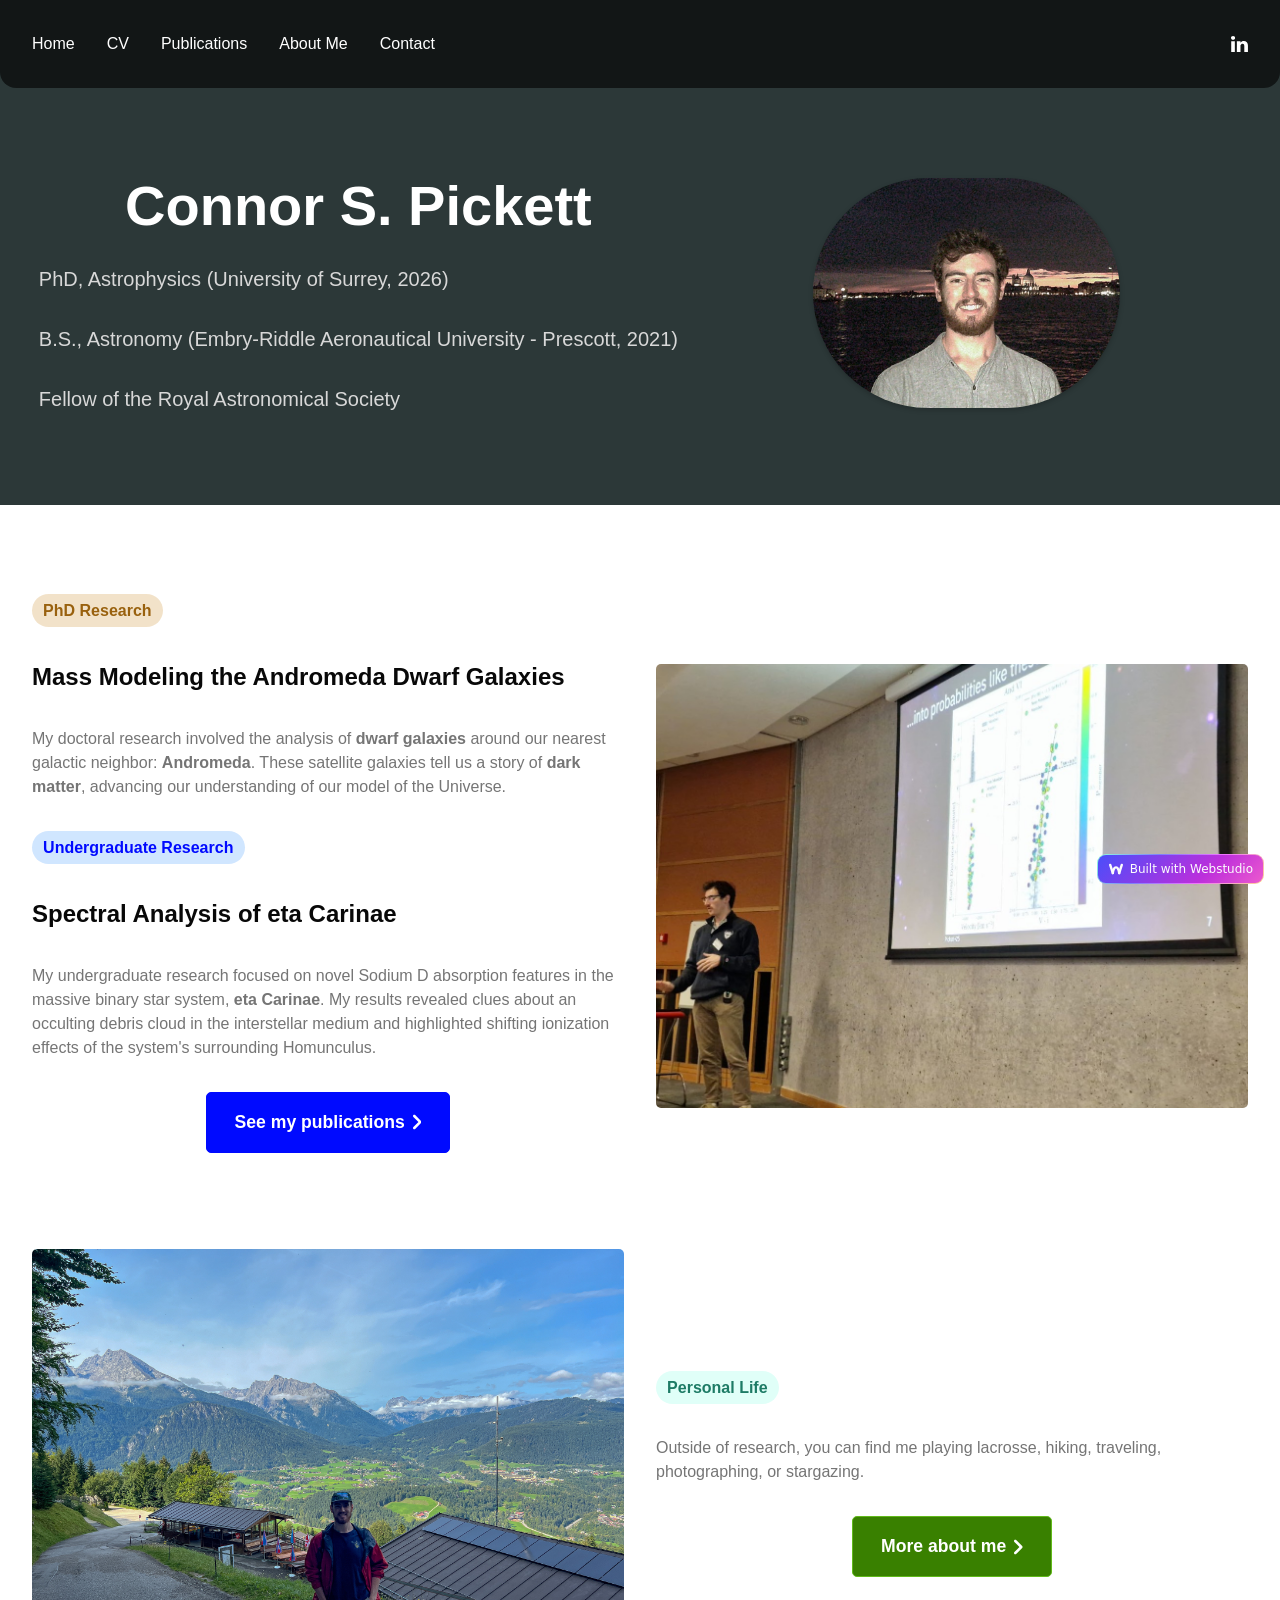
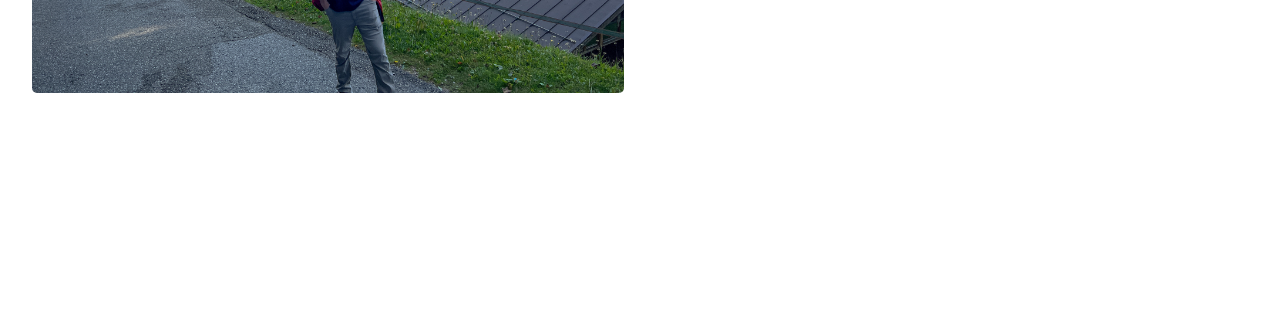
==== commit 1d809896: "Revise index.html for portfolio template Updated the HTML structure and content for the portfolio te" ====
--- a/index.html
+++ b/index.html
@@ -1,4 +1,4 @@
-<!DOCTYPE html><html lang="en" data-ws-project="d2877111-7832-4914-b8c5-27adac511c64" data-ws-version="1675" data-ws-last-published="2026-09-28T17:41:11.497Z"><head><link rel="stylesheet" type="text/css" href="/assets/static/app_generated_index-6937cd5a.qk-gtG--.css"><meta charSet="UTF-8"/><meta name="viewport" content="width=device-width,initial-scale=1"/><link rel="preload" as="image" imageSrcSet="/assets/DSCF0302_denoised_Original__BVfyxD-fg0JsiM8csypn.JPG 384w, /assets/DSCF0302_denoised_Original__BVfyxD-fg0JsiM8csypn.JPG 640w, /assets/DSCF0302_denoised_Original__BVfyxD-fg0JsiM8csypn.JPG 750w, /assets/DSCF0302_denoised_Original__BVfyxD-fg0JsiM8csypn.JPG 828w, /assets/DSCF0302_denoised_Original__BVfyxD-fg0JsiM8csypn.JPG 1080w, /assets/DSCF0302_denoised_Original__BVfyxD-fg0JsiM8csypn.JPG 1200w, /assets/DSCF0302_denoised_Original__BVfyxD-fg0JsiM8csypn.JPG 1920w, /assets/DSCF0302_denoised_Original__BVfyxD-fg0JsiM8csypn.JPG 2048w, /assets/DSCF0302_denoised_Original__BVfyxD-fg0JsiM8csypn.JPG 3840w" imageSizes="(min-width: 1280px) 50vw, 100vw"/><link rel="icon" href="/assets/logo_r1qaJQiri6sK3rPyq-Sar.svg"/><meta property="og:url" content="https://url/"/><meta property="og:title" content="Personal Portfolio Template"/><meta property="og:type" content="website"/><meta name="description" content="Portoflio of my work and customer stories."/><meta property="og:description" content="Portoflio of my work and customer stories."/><meta property="og:image" content="/assets/personal-template-cover_h7h_s-a7B9ewj-pjH2g4Q.png"/><meta property="twitter:card" content="summary_large_image"/><title>Personal Portfolio Template</title></head><body class="w-body"><div class="w-box c4gdla1 c7eu0ys c1y89vns c17f33k5"><div style="display:contents"><div style="display:contents"><div class="w-html-embed"><style>
+<!DOCTYPE html><html lang="en" data-ws-project="d2877111-7832-4914-b8c5-27adac511c64" data-ws-version="1675" data-ws-last-published="2026-09-28T17:41:11.497Z"><head><link rel="stylesheet" type="text/css" href="/assets/static/app_generated_index-6937cd5a.qk-gtG--.css"><meta charSet="UTF-8"/><meta name="viewport" content="width=device-width,initial-scale=1"/><link rel="preload" as="image" imageSrcSet="/assets/DSCF0302_denoised_Original__BVfyxD-fg0JsiM8csypn.JPG 384w, /assets/DSCF0302_denoised_Original__BVfyxD-fg0JsiM8csypn.JPG 640w, /assets/DSCF0302_denoised_Original__BVfyxD-fg0JsiM8csypn.JPG 750w, /assets/DSCF0302_denoised_Original__BVfyxD-fg0JsiM8csypn.JPG 828w, /assets/DSCF0302_denoised_Original__BVfyxD-fg0JsiM8csypn.JPG 1080w, /assets/DSCF0302_denoised_Original__BVfyxD-fg0JsiM8csypn.JPG 1200w, /assets/DSCF0302_denoised_Original__BVfyxD-fg0JsiM8csypn.JPG 1920w, /assets/DSCF0302_denoised_Original__BVfyxD-fg0JsiM8csypn.JPG 2048w, /assets/DSCF0302_denoised_Original__BVfyxD-fg0JsiM8csypn.JPG 3840w" imageSizes="(min-width: 1280px) 50vw, 100vw"/><link rel="icon" href="/assets/logo_r1qaJQiri6sK3rPyq-Sar.svg"/><meta property="og:url" content="https://url/"/><meta property="og:title" content="Homepage - Connor S. Pickett"/><meta property="og:type" content="website"/><meta name="description" content="Portoflio of my work and customer stories."/><meta property="og:description" content="Portoflio of my work and customer stories."/><meta property="og:image" content="/assets/personal-template-cover_h7h_s-a7B9ewj-pjH2g4Q.png"/><meta property="twitter:card" content="summary_large_image"/><title>Homepage - Connor S. Pickett</title></head><body class="w-body"><div class="w-box c4gdla1 c7eu0ys c1y89vns c17f33k5"><div style="display:contents"><div style="display:contents"><div class="w-html-embed"><style>
   * {
     /* Remove preset margins on everything so they can be applied where we want. */
     margin: 0;
@@ -14,4 +14,4 @@
 </div></a></div><div data-ani="slide-left" class="w-box c1qom380 cc1qqvk ca8mi09 c1az52h8 c17ln3hy c12sm2j2 c18q41w5 c1ajrq2j c937pos c1v5v0 c891fy0 c12f3mdq c14gd3b3"><img class="w-image cr8yqfm c1ufwdzl c5blvcv cml0h3f crf3ls2 c1gxuxwl c57idyp c10mt0ot c1qom380 csru8nn c1778y6x c1t3frhm c149s0mc c1rl8cmh cuodx11 c1jr3228 c16fwybl caj6wjx" alt="" width="1207" height="905" sizes="100vw" srcSet="/assets/2775dceb-da31-456a-96d1-4047bd1e24c6_kt4jwP2UcJz9gzQxW9Kba.jpg 16w, /assets/2775dceb-da31-456a-96d1-4047bd1e24c6_kt4jwP2UcJz9gzQxW9Kba.jpg 32w, /assets/2775dceb-da31-456a-96d1-4047bd1e24c6_kt4jwP2UcJz9gzQxW9Kba.jpg 48w, /assets/2775dceb-da31-456a-96d1-4047bd1e24c6_kt4jwP2UcJz9gzQxW9Kba.jpg 64w, /assets/2775dceb-da31-456a-96d1-4047bd1e24c6_kt4jwP2UcJz9gzQxW9Kba.jpg 96w, /assets/2775dceb-da31-456a-96d1-4047bd1e24c6_kt4jwP2UcJz9gzQxW9Kba.jpg 128w, /assets/2775dceb-da31-456a-96d1-4047bd1e24c6_kt4jwP2UcJz9gzQxW9Kba.jpg 256w, /assets/2775dceb-da31-456a-96d1-4047bd1e24c6_kt4jwP2UcJz9gzQxW9Kba.jpg 384w, /assets/2775dceb-da31-456a-96d1-4047bd1e24c6_kt4jwP2UcJz9gzQxW9Kba.jpg 640w, /assets/2775dceb-da31-456a-96d1-4047bd1e24c6_kt4jwP2UcJz9gzQxW9Kba.jpg 750w, /assets/2775dceb-da31-456a-96d1-4047bd1e24c6_kt4jwP2UcJz9gzQxW9Kba.jpg 828w, /assets/2775dceb-da31-456a-96d1-4047bd1e24c6_kt4jwP2UcJz9gzQxW9Kba.jpg 1080w, /assets/2775dceb-da31-456a-96d1-4047bd1e24c6_kt4jwP2UcJz9gzQxW9Kba.jpg 1200w, /assets/2775dceb-da31-456a-96d1-4047bd1e24c6_kt4jwP2UcJz9gzQxW9Kba.jpg 1920w, /assets/2775dceb-da31-456a-96d1-4047bd1e24c6_kt4jwP2UcJz9gzQxW9Kba.jpg 2048w, /assets/2775dceb-da31-456a-96d1-4047bd1e24c6_kt4jwP2UcJz9gzQxW9Kba.jpg 3840w" src="/assets/2775dceb-da31-456a-96d1-4047bd1e24c6_kt4jwP2UcJz9gzQxW9Kba.jpg" decoding="async" loading="lazy"/></div></div><div class="w-box cid3fxx copqmak c1lxiyww c10zkoym ct8c5y2 c18v2pa2 c1qyy4dh c1f64byh c14zrzu7 cx6c9kw c13vvg1g"><div class="w-element"><img class="w-image cr8yqfm c1ufwdzl c5blvcv cml0h3f crf3ls2 c1gxuxwl c57idyp csru8nn c1f64byh cob4r9p ch7qzpx c8x4o7e c1b60xtq c12sm2j2 c1yitbim c1778y6x c1wt8a7g" alt="" width="4032" height="3024" sizes="100vw" srcSet="/assets/D7B59805-FFC7-4BE9-A0D1-0CEE2306BBCF_J550nvE7NfWFvKHrhS-oN.jpg 16w, /assets/D7B59805-FFC7-4BE9-A0D1-0CEE2306BBCF_J550nvE7NfWFvKHrhS-oN.jpg 32w, /assets/D7B59805-FFC7-4BE9-A0D1-0CEE2306BBCF_J550nvE7NfWFvKHrhS-oN.jpg 48w, /assets/D7B59805-FFC7-4BE9-A0D1-0CEE2306BBCF_J550nvE7NfWFvKHrhS-oN.jpg 64w, /assets/D7B59805-FFC7-4BE9-A0D1-0CEE2306BBCF_J550nvE7NfWFvKHrhS-oN.jpg 96w, /assets/D7B59805-FFC7-4BE9-A0D1-0CEE2306BBCF_J550nvE7NfWFvKHrhS-oN.jpg 128w, /assets/D7B59805-FFC7-4BE9-A0D1-0CEE2306BBCF_J550nvE7NfWFvKHrhS-oN.jpg 256w, /assets/D7B59805-FFC7-4BE9-A0D1-0CEE2306BBCF_J550nvE7NfWFvKHrhS-oN.jpg 384w, /assets/D7B59805-FFC7-4BE9-A0D1-0CEE2306BBCF_J550nvE7NfWFvKHrhS-oN.jpg 640w, /assets/D7B59805-FFC7-4BE9-A0D1-0CEE2306BBCF_J550nvE7NfWFvKHrhS-oN.jpg 750w, /assets/D7B59805-FFC7-4BE9-A0D1-0CEE2306BBCF_J550nvE7NfWFvKHrhS-oN.jpg 828w, /assets/D7B59805-FFC7-4BE9-A0D1-0CEE2306BBCF_J550nvE7NfWFvKHrhS-oN.jpg 1080w, /assets/D7B59805-FFC7-4BE9-A0D1-0CEE2306BBCF_J550nvE7NfWFvKHrhS-oN.jpg 1200w, /assets/D7B59805-FFC7-4BE9-A0D1-0CEE2306BBCF_J550nvE7NfWFvKHrhS-oN.jpg 1920w, /assets/D7B59805-FFC7-4BE9-A0D1-0CEE2306BBCF_J550nvE7NfWFvKHrhS-oN.jpg 2048w, /assets/D7B59805-FFC7-4BE9-A0D1-0CEE2306BBCF_J550nvE7NfWFvKHrhS-oN.jpg 3840w" src="/assets/D7B59805-FFC7-4BE9-A0D1-0CEE2306BBCF_J550nvE7NfWFvKHrhS-oN.jpg" decoding="async" loading="lazy"/></div><div data-ani="slide-right" class="w-box cry9bxc c1lfjoq7 c10zkoym ct8c5y2 ct02u4h c12sm2j2 c1qyy4dh"><div class="w-box cry9bxc c1lfjoq7 c1z0l37u c1ml0hr7 c16xs6ny c1wt8a7g"><div class="w-text c1j31418 c1nowve7 c1911kcz cif7xwi crezeol cy9kb2v cu385pj cvghewe cfzf927 c1noknrj c11dowh9">Personal Life</div><p class="w-paragraph c160atll">Outside of research, you can find me playing lacrosse, hiking, traveling, photographing, or stargazing.</p></div><div class="w-box"><a class="w-link c1blx93c c188j2zq c1b2tb9q c1xm4ef6 c1j33arz c1r2vfc1 ccfzz03 cub2gss cgcvr98 c1xjllne c135vpv5 caafw5v csru8nn c1md20bl c1e892th c1qyy4dh ct02u4h c1nouzdk c1hz2opz c1c9nyn co9inq6 c18nx7en c13zjl4p c1cb3y4c c1h3d6dm c12v7mf6 cl60rel czukzo6 cb06ied" href="/about-me"><span class="w-text">More about me</span><div class="w-html-embed csru8nn cblpe2z c1y0z7zr"><svg width="100%" height="100%" viewBox="0 0 6 11" fill="none" xmlns="http://www.w3.org/2000/svg">
 <path d="M5.63335 4.87364L1.51379 0.759206C1.16776 0.413598 0.605566 0.413598 0.259528 0.759206C-0.0865095 1.10481 -0.0865095 1.66631 0.259528 2.01191L3.75196 5.5L0.259528 8.9881C-0.0865095 9.3337 -0.0865095 9.8952 0.259528 10.2408C0.432545 10.4136 0.65957 10.5 0.886652 10.5C1.11373 10.5 1.34078 10.4136 1.51378 10.2408L5.63333 6.12637C5.97937 5.78076 5.97937 5.21927 5.63333 4.87366L5.63335 4.87364Z" fill="currentColor"></path>
 </svg>
-</div></a></div></div></div></div></div></section></main></div><a href="https://webstudio.is/?via=badge" target="_blank" class="w-element csru8nn c1mb8swa c1qqyhy5 c1qyy4dh ct02u4h cjqo3r0 co75lnx c7f1npl c10yh23j c1sjzfnm c1ngdwug csxsvt6 c393lej cmm8ti9 c17xbrdu cifio cy1haag c1nk3tgl c1tby39 c1wcb3xr cze564a c15plmkp c135vpv5 c119suh8 cujxabw c142603 c1o3pxpk c1qc49wt"><div class="w-html-embed cauqto8 cs09067 c10l6bx clv8gve"><svg xmlns="http://www.w3.org/2000/svg" fill="currentColor" viewBox="0 0 16 16" width="100%" height="100%" style="display: block;"><path fill-rule="evenodd" d="m12.32 12.416 2.62-8.085a1.205 1.205 0 1 0-2.292-.746l-2.62 8.084a1.205 1.205 0 1 0 2.292.747Z" clip-rule="evenodd"/><path fill-rule="evenodd" d="M8 7.624c.297 0 .517.175.704.394.207.243.373.545.514.866.634 1.44.753 3.241.753 3.241a1.206 1.206 0 0 0 1.285 1.122 1.207 1.207 0 0 0 1.12-1.287s-.16-2.25-.952-4.05C10.744 6.364 9.594 5.208 8 5.208c-1.594 0-2.744 1.156-3.424 2.7-.792 1.8-.951 4.05-.951 4.05a1.207 1.207 0 0 0 1.12 1.288 1.206 1.206 0 0 0 1.284-1.122s.119-1.8.753-3.24a3.52 3.52 0 0 1 .514-.867c.187-.22.406-.394.704-.394Z" clip-rule="evenodd"/><path fill-rule="evenodd" d="M5.973 11.669 3.352 3.585a1.205 1.205 0 1 0-2.293.746l2.622 8.084a1.205 1.205 0 1 0 2.292-.746Z" clip-rule="evenodd"/></svg></div><div class="w-element">Built with Webstudio</div></a><script id="vike_pageContext" type="application/json">{"_urlRewrite":null,"pageId":"/pages/index","routeParams":{},"data":{"url":"https://url/","system":{"params":{},"search":{},"origin":"https://url","pathname":"/"},"resources":{},"pageMeta":{"title":"Personal Portfolio Template","description":"Portoflio of my work and customer stories.","excludePageFromSearch":false,"language":"!undefined","socialImageAssetName":"personal-template-cover_h7h_s-a7B9ewj-pjH2g4Q.png","socialImageUrl":"!undefined","status":"!undefined","redirect":"!undefined","content":"!undefined","custom":[]}}}</script><script id="vike_globalContext" type="application/json">{}</script><script src="/assets/entries/entry-server-routing.Dp3Q8wz0.js" type="module" async></script><link rel="modulepreload" href="/assets/entries/pages_index.DcqE7JHi.js" as="script" type="text/javascript"><link rel="modulepreload" href="/assets/chunks/chunk-DceADdyM.js" as="script" type="text/javascript"><link rel="modulepreload" href="/assets/chunks/chunk-mPdnhZmB.js" as="script" type="text/javascript"><link rel="modulepreload" href="/assets/chunks/chunk-CWzM_m-i.js" as="script" type="text/javascript"><link rel="modulepreload" href="/assets/chunks/chunk-BGBIcvnE.js" as="script" type="text/javascript"><link rel="modulepreload" href="/assets/chunks/chunk-DOrnjRfh.js" as="script" type="text/javascript"><link rel="modulepreload" href="/assets/chunks/chunk-BD7hJEXQ.js" as="script" type="text/javascript"></body></html>+</div></a></div></div></div></div></div></section></main></div><a href="https://webstudio.is/?via=badge" target="_blank" class="w-element csru8nn c1mb8swa c1qqyhy5 c1qyy4dh ct02u4h cjqo3r0 co75lnx c7f1npl c10yh23j c1sjzfnm c1ngdwug csxsvt6 c393lej cmm8ti9 c17xbrdu cifio cy1haag c1nk3tgl c1tby39 c1wcb3xr cze564a c15plmkp c135vpv5 c119suh8 cujxabw c142603 c1o3pxpk c1qc49wt"><div class="w-html-embed cauqto8 cs09067 c10l6bx clv8gve"><svg xmlns="http://www.w3.org/2000/svg" fill="currentColor" viewBox="0 0 16 16" width="100%" height="100%" style="display: block;"><path fill-rule="evenodd" d="m12.32 12.416 2.62-8.085a1.205 1.205 0 1 0-2.292-.746l-2.62 8.084a1.205 1.205 0 1 0 2.292.747Z" clip-rule="evenodd"/><path fill-rule="evenodd" d="M8 7.624c.297 0 .517.175.704.394.207.243.373.545.514.866.634 1.44.753 3.241.753 3.241a1.206 1.206 0 0 0 1.285 1.122 1.207 1.207 0 0 0 1.12-1.287s-.16-2.25-.952-4.05C10.744 6.364 9.594 5.208 8 5.208c-1.594 0-2.744 1.156-3.424 2.7-.792 1.8-.951 4.05-.951 4.05a1.207 1.207 0 0 0 1.12 1.288 1.206 1.206 0 0 0 1.284-1.122s.119-1.8.753-3.24a3.52 3.52 0 0 1 .514-.867c.187-.22.406-.394.704-.394Z" clip-rule="evenodd"/><path fill-rule="evenodd" d="M5.973 11.669 3.352 3.585a1.205 1.205 0 1 0-2.293.746l2.622 8.084a1.205 1.205 0 1 0 2.292-.746Z" clip-rule="evenodd"/></svg></div><div class="w-element">Built with Webstudio</div></a><script id="vike_pageContext" type="application/json">{"_urlRewrite":null,"pageId":"/pages/index","routeParams":{},"data":{"url":"https://url/","system":{"params":{},"search":{},"origin":"https://url","pathname":"/"},"resources":{},"pageMeta":{"title":"Homepage - Connor S. Pickett","description":"Portoflio of my work and customer stories.","excludePageFromSearch":false,"language":"!undefined","socialImageAssetName":"personal-template-cover_h7h_s-a7B9ewj-pjH2g4Q.png","socialImageUrl":"!undefined","status":"!undefined","redirect":"!undefined","content":"!undefined","custom":[]}}}</script><script id="vike_globalContext" type="application/json">{}</script><script src="/assets/entries/entry-server-routing.Dp3Q8wz0.js" type="module" async></script><link rel="modulepreload" href="/assets/entries/pages_index.DcqE7JHi.js" as="script" type="text/javascript"><link rel="modulepreload" href="/assets/chunks/chunk-DceADdyM.js" as="script" type="text/javascript"><link rel="modulepreload" href="/assets/chunks/chunk-mPdnhZmB.js" as="script" type="text/javascript"><link rel="modulepreload" href="/assets/chunks/chunk-CWzM_m-i.js" as="script" type="text/javascript"><link rel="modulepreload" href="/assets/chunks/chunk-BGBIcvnE.js" as="script" type="text/javascript"><link rel="modulepreload" href="/assets/chunks/chunk-DOrnjRfh.js" as="script" type="text/javascript"><link rel="modulepreload" href="/assets/chunks/chunk-BD7hJEXQ.js" as="script" type="text/javascript"></body></html>
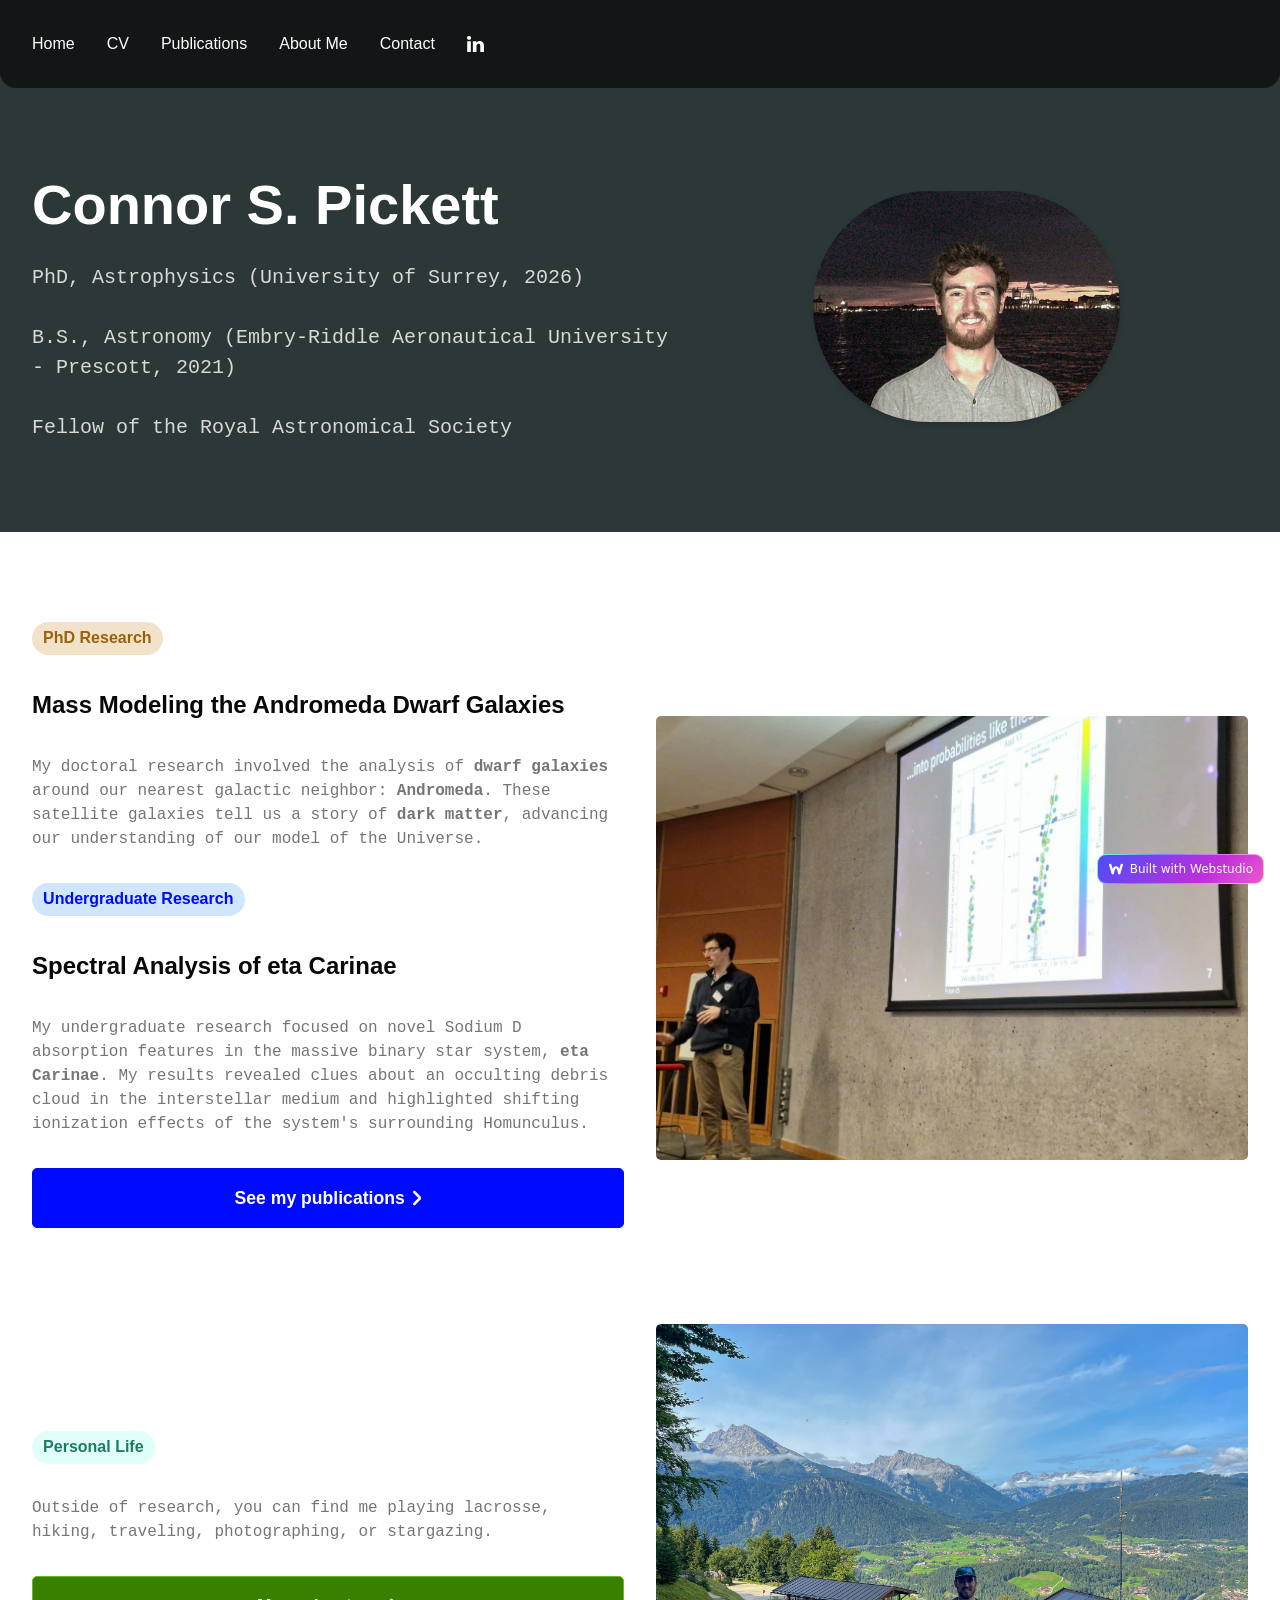
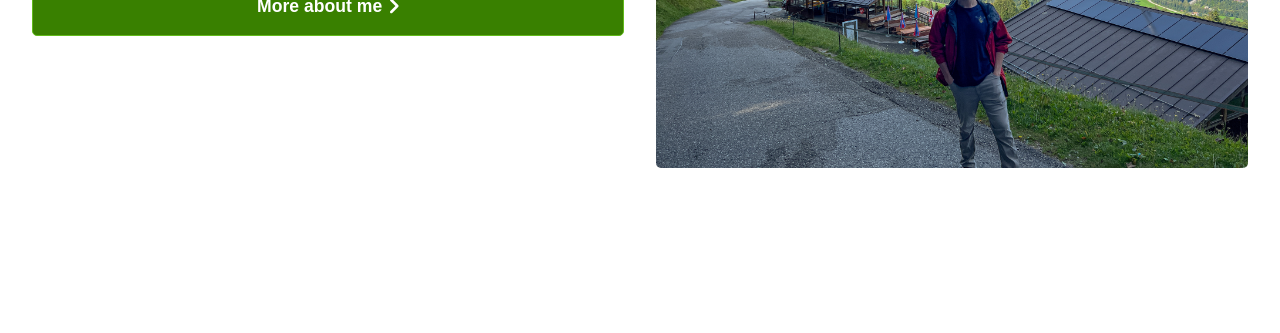
==== commit f391969b: "Updated formats and contact form for a better flowing site" ====
--- a/index.html
+++ b/index.html
@@ -1,17 +1,21 @@
-<!DOCTYPE html><html lang="en" data-ws-project="d2877111-7832-4914-b8c5-27adac511c64" data-ws-version="1675" data-ws-last-published="2026-09-28T17:41:11.497Z"><head><link rel="stylesheet" type="text/css" href="/assets/static/app_generated_index-6937cd5a.qk-gtG--.css"><meta charSet="UTF-8"/><meta name="viewport" content="width=device-width,initial-scale=1"/><link rel="preload" as="image" imageSrcSet="/assets/DSCF0302_denoised_Original__BVfyxD-fg0JsiM8csypn.JPG 384w, /assets/DSCF0302_denoised_Original__BVfyxD-fg0JsiM8csypn.JPG 640w, /assets/DSCF0302_denoised_Original__BVfyxD-fg0JsiM8csypn.JPG 750w, /assets/DSCF0302_denoised_Original__BVfyxD-fg0JsiM8csypn.JPG 828w, /assets/DSCF0302_denoised_Original__BVfyxD-fg0JsiM8csypn.JPG 1080w, /assets/DSCF0302_denoised_Original__BVfyxD-fg0JsiM8csypn.JPG 1200w, /assets/DSCF0302_denoised_Original__BVfyxD-fg0JsiM8csypn.JPG 1920w, /assets/DSCF0302_denoised_Original__BVfyxD-fg0JsiM8csypn.JPG 2048w, /assets/DSCF0302_denoised_Original__BVfyxD-fg0JsiM8csypn.JPG 3840w" imageSizes="(min-width: 1280px) 50vw, 100vw"/><link rel="icon" href="/assets/logo_r1qaJQiri6sK3rPyq-Sar.svg"/><meta property="og:url" content="https://url/"/><meta property="og:title" content="Homepage - Connor S. Pickett"/><meta property="og:type" content="website"/><meta name="description" content="Portoflio of my work and customer stories."/><meta property="og:description" content="Portoflio of my work and customer stories."/><meta property="og:image" content="/assets/personal-template-cover_h7h_s-a7B9ewj-pjH2g4Q.png"/><meta property="twitter:card" content="summary_large_image"/><title>Homepage - Connor S. Pickett</title></head><body class="w-body"><div class="w-box c4gdla1 c7eu0ys c1y89vns c17f33k5"><div style="display:contents"><div style="display:contents"><div class="w-html-embed"><style>
+<!DOCTYPE html><html lang="en" data-ws-project="d2877111-7832-4914-b8c5-27adac511c64" data-ws-version="1896" data-ws-last-published="2026-10-06T13:05:28.770Z"><head><link rel="stylesheet" type="text/css" href="/assets/static/app_generated_index-6937cd5a.BcLJai5j.css"><meta charSet="UTF-8"/><meta name="viewport" content="width=device-width,initial-scale=1"/><link rel="preload" as="image" imageSrcSet="/assets/DSCF0302_denoised_Original__BVfyxD-fg0JsiM8csypn.JPG 384w, /assets/DSCF0302_denoised_Original__BVfyxD-fg0JsiM8csypn.JPG 640w, /assets/DSCF0302_denoised_Original__BVfyxD-fg0JsiM8csypn.JPG 750w, /assets/DSCF0302_denoised_Original__BVfyxD-fg0JsiM8csypn.JPG 828w, /assets/DSCF0302_denoised_Original__BVfyxD-fg0JsiM8csypn.JPG 1080w, /assets/DSCF0302_denoised_Original__BVfyxD-fg0JsiM8csypn.JPG 1200w, /assets/DSCF0302_denoised_Original__BVfyxD-fg0JsiM8csypn.JPG 1920w, /assets/DSCF0302_denoised_Original__BVfyxD-fg0JsiM8csypn.JPG 2048w, /assets/DSCF0302_denoised_Original__BVfyxD-fg0JsiM8csypn.JPG 3840w" imageSizes="(min-width: 1280px) 50vw, 100vw"/><link rel="icon" href="/assets/logo_r1qaJQiri6sK3rPyq-Sar.svg"/><meta property="og:url" content="https://url/"/><meta property="og:title" content="Personal Portfolio Template"/><meta property="og:type" content="website"/><meta property="og:site_name" content="connor-s-pickett.github.io"/><meta name="description" content="Portoflio of my work and customer stories."/><meta property="og:description" content="Portoflio of my work and customer stories."/><meta property="og:image" content="/assets/personal-template-cover_h7h_s-a7B9ewj-pjH2g4Q.png"/><meta property="twitter:card" content="summary_large_image"/><title>Personal Portfolio Template</title><script type="application/ld+json">{
+  "@context": "https://schema.org",
+  "@type": "WebSite",
+  "name": "connor-s-pickett.github.io"
+}</script></head><body class="w-body"><div class="w-box c4gdla1 c7eu0ys c1y89vns c17f33k5"><div style="display:contents"><div style="display:contents"><div class="w-html-embed"><style>
   * {
     /* Remove preset margins on everything so they can be applied where we want. */
     margin: 0;
     /* Make links scroll to their sections smoothly. */
     scroll-behavior: smooth;
   }
-</style></div><div class="w-box cauqto8 c1f64byh cob4r9p ch7qzpx c8x4o7e c1b60xtq c7ln0vi cl4bapb c1ncvnur c1guqnp7"><nav class="w-box c1357293 c9jnjeu c5tmc3l c1ldum37 cblpe2z c1xyv0ep c1lxiyww ca4qjwu c1cdc69r cuj80l1 cry9bxc c1kujfpy c1vfv5ml c18v2pa2 c1gut7ra cvyaqlm c5dy17i c1hsfuam c160atll c1cc0bj4 c7ln0vi c12jt7do cc3dq2t"><div style="display:contents"><div style="display:contents"><div class="w-box cry9bxc c1qyy4dh c18v2pa2 c10zkoym ct8c5y2 c15cml01 c1guqnp7 c10x096o c1rstvfo"><a aria-current="page" class="w-link c1blx93c csru8nn c1hz2opz c1c9nyn co9inq6 c18nx7en c13zjl4p c135vpv5 c1qyy4dh ct02u4h cl60rel czukzo6 cb06ied active" href="/">Home</a><a class="w-link c1blx93c csru8nn c1hz2opz c1c9nyn co9inq6 c18nx7en c13zjl4p c135vpv5 c1qyy4dh ct02u4h cl60rel czukzo6 cb06ied" href="/cv">CV<br/></a><a class="w-link c1blx93c csru8nn c1hz2opz c1c9nyn co9inq6 c18nx7en c13zjl4p c135vpv5 c1qyy4dh ct02u4h cl60rel czukzo6 cb06ied" href="/publications">Publications</a><a class="w-link c1blx93c csru8nn c1hz2opz c1c9nyn co9inq6 c18nx7en c13zjl4p c135vpv5 c1qyy4dh ct02u4h cl60rel czukzo6 cb06ied" href="/about-me">About Me</a><a class="w-link c1blx93c csru8nn c1hz2opz c1c9nyn co9inq6 c18nx7en c13zjl4p c135vpv5 c1qyy4dh ct02u4h cl60rel czukzo6 cb06ied" href="/contact">Contact</a></div><div class="w-box cry9bxc ce5h5qp csadq8m c1qyy4dh ct02u4h ck3ozxv c1rstvfo c10x096o"><a aria-label="LinkedIn" href="https://www.linkedin.com/in/connor-s-pickett/" class="w-link c1blx93c csru8nn c1hz2opz c1c9nyn co9inq6 c18nx7en c13zjl4p c135vpv5 c1qyy4dh ct02u4h cl60rel czukzo6 cb06ied"><div class="w-html-embed csru8nn cblpe2z c1y0z7zr"><svg width="100%" height="100%" viewBox="0 0 18 17" fill="none" xmlns="http://www.w3.org/2000/svg">
+</style></div><div class="w-box cauqto8 c1f64byh cob4r9p ch7qzpx c8x4o7e c1b60xtq c7ln0vi cl4bapb c1b2hhe5 c1guqnp7"><nav class="w-box c1357293 c9jnjeu c5tmc3l c1ldum37 cblpe2z c1xyv0ep c1lxiyww ca4qjwu c1cdc69r cuj80l1 cry9bxc c1kujfpy c1vfv5ml c18v2pa2 c1gut7ra cvyaqlm c5dy17i c1hsfuam c160atll c1cc0bj4 c7ln0vi c12jt7do cc3dq2t"><div style="display:contents"><div style="display:contents"><div class="w-box cry9bxc c1qyy4dh c18v2pa2 c10zkoym ct8c5y2 c15cml01 c1guqnp7 c10x096o c1rstvfo"><a aria-current="page" class="w-link c1blx93c csru8nn c1hz2opz c1c9nyn co9inq6 c18nx7en c13zjl4p c135vpv5 c1qyy4dh ct02u4h cl60rel czukzo6 cb06ied active" href="/">Home</a><a class="w-link c1blx93c csru8nn c1hz2opz c1c9nyn co9inq6 c18nx7en c13zjl4p c135vpv5 c1qyy4dh ct02u4h cl60rel czukzo6 cb06ied" href="/cv">CV<br/></a><a class="w-link c1blx93c csru8nn c1hz2opz c1c9nyn co9inq6 c18nx7en c13zjl4p c135vpv5 c1qyy4dh ct02u4h cl60rel czukzo6 cb06ied" href="/publications">Publications</a><a class="w-link c1blx93c csru8nn c1hz2opz c1c9nyn co9inq6 c18nx7en c13zjl4p c135vpv5 c1qyy4dh ct02u4h cl60rel czukzo6 cb06ied" href="/about-me">About Me</a><a class="w-link c1blx93c csru8nn c1hz2opz c1c9nyn co9inq6 c18nx7en c13zjl4p c135vpv5 c1qyy4dh ct02u4h cl60rel czukzo6 cb06ied" href="/contact">Contact</a><a aria-label="LinkedIn" href="https://www.linkedin.com/in/connor-s-pickett/" class="w-link c1blx93c csru8nn c1hz2opz c1c9nyn co9inq6 c18nx7en c13zjl4p c135vpv5 c1qyy4dh ct02u4h cl60rel czukzo6 cb06ied"><div class="w-html-embed csru8nn cblpe2z c1y0z7zr"><svg width="100%" height="100%" viewBox="0 0 18 17" fill="none" xmlns="http://www.w3.org/2000/svg">
 <path d="M0 1.97499C0 1.40259 0.202708 0.930366 0.608108 0.558324C1.01351 0.186265 1.54055 0.000244141 2.18919 0.000244141C2.82626 0.000244141 3.34169 0.183397 3.73552 0.549738C4.14092 0.927515 4.34363 1.41976 4.34363 2.0265C4.34363 2.576 4.14672 3.0339 3.7529 3.40024C3.3475 3.77802 2.81467 3.9669 2.15444 3.9669H2.13707C1.49999 3.9669 0.984562 3.77802 0.590734 3.40024C0.196905 3.02246 0 2.54737 0 1.97499ZM0.225869 17.0002V5.52953H4.08301V17.0002H0.225869ZM6.22008 17.0002H10.0772V10.5952C10.0772 10.1945 10.1236 9.8854 10.2162 9.6679C10.3784 9.27867 10.6245 8.94954 10.9546 8.68053C11.2847 8.4115 11.6988 8.277 12.1969 8.277C13.4942 8.277 14.1429 9.1413 14.1429 10.8699V17.0002H18V10.4235C18 8.72918 17.5946 7.44417 16.7838 6.56842C15.973 5.69266 14.9016 5.25478 13.5695 5.25478C12.0753 5.25478 10.9112 5.89013 10.0772 7.16084V7.19518H10.0598L10.0772 7.16084V5.52953H6.22008C6.24324 5.89585 6.25483 7.0349 6.25483 8.94669C6.25483 10.8585 6.24324 13.543 6.22008 17.0002Z" fill="currentColor"></path>
 </svg>
-</div></a></div></div></div></nav><div data-state="closed" class="w-collapsible cwvpjlf c1cc0bj4 cx6c9kw c174sw29 czqy8m4 cghf6oh c10x096o c1fvno8n c18rgifh cscsz6x coh89bn"><button type="button" aria-label="Open mobile menu" class="w-button c1blx93c c188j2zq c1b2tb9q c1xm4ef6 c1j33arz c1r2vfc1 ccfzz03 cub2gss cgcvr98 c1xjllne c135vpv5 ckm1y83 csru8nn c1md20bl c1e892th c1qyy4dh ct02u4h c1nouzdk c1hz2opz c1c9nyn co9inq6 c18nx7en c13zjl4p c1cb3y4c c1h3d6dm c12v7mf6 cl60rel czukzo6 cb06ied cv7lanz c1q2ekan cngthtj ckqzz7r" aria-controls="radix-:R2im:" aria-expanded="false" data-state="closed"><div class="w-html-embed"><svg xmlns="http://www.w3.org/2000/svg" width="100%" height="100%" viewBox="0 0 24 24" fill="none" stroke="currentColor" stroke-width="2" stroke-linecap="round" stroke-linejoin="round" class="lucide lucide-menu"><line x1="4" x2="20" y1="12" y2="12"></line><line x1="4" x2="20" y1="6" y2="6"></line><line x1="4" x2="20" y1="18" y2="18"></line></svg></div></button><div data-state="closed" id="radix-:R2im:" hidden="" data-ani="expand" class="w-collapsible-content"></div></div></div></div></div><main class="w-box"><section class="w-box cna0hdz c1mzb2kd c1ncvnur c1lw4ao9 c3rp5ks"><div class="w-box c1357293 c9jnjeu c5tmc3l c1ldum37 czr2pxy c1xyv0ep c1lfjoq7 czt6zfr cen6rs1 cuj80l1 copqmak c109i5bh c1qyy4dh cx6c9kw c174sw29"><div class="w-box cry9bxc c1lfjoq7 c16xs6ny ct02u4h c10zkoym ct8c5y2"><div class="w-box cwvpjlf c149s0mc"><div style="display:contents"><div style="display:contents"><img class="w-image c1pr4a8e c937pos c1v5v0 c12f3mdq c1s04os2 c149s0mc c1nj04wn c1nitjp7 c195lvp6 c1hr6a6t cdtylqg chmjof8 c1gxuxwl csru8nn c1xtxlkg c1l0vha7 csyy8v5 c1bc2i7x c17r8x7j c1hj7l1r c1qom380 c1778y6x ct02u4h cx84glk cwg8qvz" alt="" sizes="(min-width: 1280px) 50vw, 100vw" srcSet="/assets/DSCF0302_denoised_Original__BVfyxD-fg0JsiM8csypn.JPG 384w, /assets/DSCF0302_denoised_Original__BVfyxD-fg0JsiM8csypn.JPG 640w, /assets/DSCF0302_denoised_Original__BVfyxD-fg0JsiM8csypn.JPG 750w, /assets/DSCF0302_denoised_Original__BVfyxD-fg0JsiM8csypn.JPG 828w, /assets/DSCF0302_denoised_Original__BVfyxD-fg0JsiM8csypn.JPG 1080w, /assets/DSCF0302_denoised_Original__BVfyxD-fg0JsiM8csypn.JPG 1200w, /assets/DSCF0302_denoised_Original__BVfyxD-fg0JsiM8csypn.JPG 1920w, /assets/DSCF0302_denoised_Original__BVfyxD-fg0JsiM8csypn.JPG 2048w, /assets/DSCF0302_denoised_Original__BVfyxD-fg0JsiM8csypn.JPG 3840w" src="/assets/DSCF0302_denoised_Original__BVfyxD-fg0JsiM8csypn.JPG" decoding="async" loading="eager"/></div></div></div><h1 class="w-heading c11nr3ex c11dowh9 c1blx93c c8ys3vy c13cx24t c6k8nt0 c1qom380 c1357293 c1f64byh cob4r9p ch7qzpx c8x4o7e c1b60xtq c1778y6x c1wt8a7g c9jnjeu cir85gx ciaab56 c9ylysu c5m8ase cqeb86t cw4saqy c12f3mdq c1t0ihdp ct4j2nr c6hjwpc cqk8ew7 cd3ofjz cqqvwpj c1ro4ucl c1oxsf8a c13madgv">Connor S. Pickett</h1><p class="w-paragraph cuj80l1 c9jnjeu c1357293 c1guqnp7 c1nkzcyu cir85gx ciaab56 cw4saqy">PhD, Astrophysics (University of Surrey, 2026)<br/><br/>B.S., Astronomy (Embry-Riddle Aeronautical University - Prescott, 2021)<br/><br/>Fellow of the Royal Astronomical Society</p></div><div class="w-box cc3dq2t"><div style="display:contents"><div style="display:contents"><img class="w-image c1pr4a8e c937pos c1v5v0 c12f3mdq c1s04os2 c149s0mc c1nj04wn c1nitjp7 c195lvp6 c1hr6a6t cdtylqg chmjof8 c1gxuxwl csru8nn c1xtxlkg c1l0vha7 csyy8v5 c1bc2i7x c17r8x7j c1hj7l1r c1qom380 c1778y6x ct02u4h cx84glk cwg8qvz" alt="" sizes="(min-width: 1280px) 50vw, 100vw" srcSet="/assets/DSCF0302_denoised_Original__BVfyxD-fg0JsiM8csypn.JPG 384w, /assets/DSCF0302_denoised_Original__BVfyxD-fg0JsiM8csypn.JPG 640w, /assets/DSCF0302_denoised_Original__BVfyxD-fg0JsiM8csypn.JPG 750w, /assets/DSCF0302_denoised_Original__BVfyxD-fg0JsiM8csypn.JPG 828w, /assets/DSCF0302_denoised_Original__BVfyxD-fg0JsiM8csypn.JPG 1080w, /assets/DSCF0302_denoised_Original__BVfyxD-fg0JsiM8csypn.JPG 1200w, /assets/DSCF0302_denoised_Original__BVfyxD-fg0JsiM8csypn.JPG 1920w, /assets/DSCF0302_denoised_Original__BVfyxD-fg0JsiM8csypn.JPG 2048w, /assets/DSCF0302_denoised_Original__BVfyxD-fg0JsiM8csypn.JPG 3840w" src="/assets/DSCF0302_denoised_Original__BVfyxD-fg0JsiM8csypn.JPG" decoding="async" loading="eager"/></div></div></div></div></section><section id="casestudies" class="w-box cna0hdz c1mzb2kd"><div class="w-box c1357293 c9jnjeu c5tmc3l c1ldum37 czr2pxy c1xyv0ep c1lfjoq7 ca4qjwu c1cdc69r cuj80l1 cry9bxc"><div class="w-box cry9bxc c1lfjoq7 c1s46o9r cdczzub"><div class="w-box cid3fxx copqmak c1lxiyww c10zkoym ct8c5y2 c18v2pa2 c1qyy4dh c1f64byh c14zrzu7 cx6c9kw c13vvg1g"><div data-ani="slide-right" class="w-box cry9bxc c1lfjoq7 c10zkoym ct8c5y2 ct02u4h c1mcu1jn c1qyy4dh"><div class="w-box cry9bxc c1lfjoq7 c1z0l37u c1ml0hr7 c16xs6ny c1wt8a7g c1x4yn0w"><div class="w-text c1l0da7v c1qjiiz2 c1911kcz cif7xwi crezeol cy9kb2v cu385pj cvghewe cfzf927 c1noknrj c11dowh9 c11j74sn">PhD Research</div><h3 class="w-heading cuoke4w c11dowh9 c12y6bqh c8ys3vy">Mass Modeling the Andromeda Dwarf Galaxies</h3><p class="w-paragraph c160atll">My doctoral research involved the analysis of <b class="w-element">dwarf galaxies</b> around our nearest galactic neighbor: <b class="w-element">Andromeda</b>. These satellite galaxies tell us a story of <b class="w-element">dark matter</b>, advancing our understanding of our model of the Universe.</p></div><div class="w-box cry9bxc c1lfjoq7 c1z0l37u c1ml0hr7 c16xs6ny c1wt8a7g c15077ix"><div class="w-text c1f4ds52 cy10lev c1911kcz cif7xwi crezeol cy9kb2v cu385pj cvghewe cfzf927 c1noknrj c11dowh9">Undergraduate Research</div><h3 class="w-heading cuoke4w c11dowh9 c12y6bqh c8ys3vy">Spectral Analysis of eta Carinae</h3><p class="w-paragraph c160atll">My undergraduate research focused on novel Sodium D absorption features in the massive binary star system, <b class="w-element">eta Carinae</b>. My results revealed clues about an occulting debris cloud in the interstellar medium and highlighted shifting ionization effects of the system&#x27;s surrounding Homunculus.</p></div><a class="w-link c1blx93c c1u9vug2 c1b2tb9q c1xm4ef6 c1j33arz c1r2vfc1 ccfzz03 cub2gss cgcvr98 c1xjllne c135vpv5 caafw5v csru8nn c1md20bl c1e892th c1qyy4dh ct02u4h c1nouzdk c1hz2opz c1c9nyn co9inq6 c18nx7en c13zjl4p c1cb3y4c c1h3d6dm c5nr124 cl60rel czukzo6 cb06ied" href="/publications"><span class="w-text">See my publications</span><div class="w-html-embed csru8nn cblpe2z c1y0z7zr"><svg width="100%" height="100%" viewBox="0 0 6 11" fill="none" xmlns="http://www.w3.org/2000/svg">
+</div></a></div></div></div></nav><div data-state="closed" class="w-collapsible cwvpjlf c1cc0bj4 cx6c9kw c174sw29 czqy8m4 cghf6oh c10x096o c1fvno8n c18rgifh cscsz6x coh89bn"><button type="button" aria-label="Open mobile menu" class="w-button c1blx93c c188j2zq c1b2tb9q c1xm4ef6 c1j33arz c1r2vfc1 ccfzz03 cub2gss cgcvr98 c1xjllne c135vpv5 ckm1y83 csru8nn c1md20bl c1e892th c1qyy4dh ct02u4h c1nouzdk c1hz2opz c1c9nyn co9inq6 c18nx7en c13zjl4p c1cb3y4c c1h3d6dm c12v7mf6 cl60rel czukzo6 cb06ied cv7lanz c1q2ekan cngthtj ckqzz7r" aria-controls="radix-:R2im:" aria-expanded="false" data-state="closed"><div class="w-html-embed"><svg xmlns="http://www.w3.org/2000/svg" width="100%" height="100%" viewBox="0 0 24 24" fill="none" stroke="currentColor" stroke-width="2" stroke-linecap="round" stroke-linejoin="round" class="lucide lucide-menu"><line x1="4" x2="20" y1="12" y2="12"></line><line x1="4" x2="20" y1="6" y2="6"></line><line x1="4" x2="20" y1="18" y2="18"></line></svg></div></button><div data-state="closed" id="radix-:R2im:" hidden="" data-ani="expand" class="w-collapsible-content"></div></div></div></div></div><main class="w-box"><section class="w-box cna0hdz c1mzb2kd c1ncvnur c1lw4ao9 c3rp5ks"><div class="w-box c1357293 c9jnjeu c5tmc3l c1ldum37 czr2pxy c1xyv0ep c1lfjoq7 czt6zfr cen6rs1 cuj80l1 copqmak c109i5bh c1qyy4dh cx6c9kw c174sw29"><div class="w-box cry9bxc c1lfjoq7 c16xs6ny ct02u4h c10zkoym ct8c5y2"><div class="w-box cwvpjlf c149s0mc"><div style="display:contents"><div style="display:contents"><img class="w-image c1pr4a8e c937pos c1v5v0 c12f3mdq c1s04os2 c149s0mc c1nj04wn c1nitjp7 c195lvp6 c1hr6a6t cdtylqg chmjof8 c1gxuxwl csru8nn c1xtxlkg c1l0vha7 csyy8v5 c1bc2i7x c17r8x7j c1hj7l1r c1qom380 c1778y6x ct02u4h cx84glk cwg8qvz" alt="" sizes="(min-width: 1280px) 50vw, 100vw" srcSet="/assets/DSCF0302_denoised_Original__BVfyxD-fg0JsiM8csypn.JPG 384w, /assets/DSCF0302_denoised_Original__BVfyxD-fg0JsiM8csypn.JPG 640w, /assets/DSCF0302_denoised_Original__BVfyxD-fg0JsiM8csypn.JPG 750w, /assets/DSCF0302_denoised_Original__BVfyxD-fg0JsiM8csypn.JPG 828w, /assets/DSCF0302_denoised_Original__BVfyxD-fg0JsiM8csypn.JPG 1080w, /assets/DSCF0302_denoised_Original__BVfyxD-fg0JsiM8csypn.JPG 1200w, /assets/DSCF0302_denoised_Original__BVfyxD-fg0JsiM8csypn.JPG 1920w, /assets/DSCF0302_denoised_Original__BVfyxD-fg0JsiM8csypn.JPG 2048w, /assets/DSCF0302_denoised_Original__BVfyxD-fg0JsiM8csypn.JPG 3840w" src="/assets/DSCF0302_denoised_Original__BVfyxD-fg0JsiM8csypn.JPG" decoding="async" loading="eager"/></div></div></div><h1 class="w-heading c11nr3ex c11dowh9 c1blx93c c8ys3vy c13cx24t c6k8nt0 c1qom380 c1357293 c1f64byh cob4r9p ch7qzpx c8x4o7e c1b60xtq c1778y6x c1wt8a7g cir85gx ciaab56 c9ylysu c5m8ase cqeb86t cw4saqy c12f3mdq c1t0ihdp ct4j2nr c6hjwpc cqk8ew7 cd3ofjz cqqvwpj c1ro4ucl c1oxsf8a c13madgv">Connor S. Pickett</h1><p class="w-paragraph cuj80l1 c9jnjeu c1357293 c16x0h2l c1nkzcyu cir85gx ciaab56 cw4saqy">PhD, Astrophysics (University of Surrey, 2026)<br/><br/>B.S., Astronomy (Embry-Riddle Aeronautical University - Prescott, 2021)<br/><br/>Fellow of the Royal Astronomical Society</p></div><div class="w-box cc3dq2t"><div style="display:contents"><div style="display:contents"><img class="w-image c1pr4a8e c937pos c1v5v0 c12f3mdq c1s04os2 c149s0mc c1nj04wn c1nitjp7 c195lvp6 c1hr6a6t cdtylqg chmjof8 c1gxuxwl csru8nn c1xtxlkg c1l0vha7 csyy8v5 c1bc2i7x c17r8x7j c1hj7l1r c1qom380 c1778y6x ct02u4h cx84glk cwg8qvz" alt="" sizes="(min-width: 1280px) 50vw, 100vw" srcSet="/assets/DSCF0302_denoised_Original__BVfyxD-fg0JsiM8csypn.JPG 384w, /assets/DSCF0302_denoised_Original__BVfyxD-fg0JsiM8csypn.JPG 640w, /assets/DSCF0302_denoised_Original__BVfyxD-fg0JsiM8csypn.JPG 750w, /assets/DSCF0302_denoised_Original__BVfyxD-fg0JsiM8csypn.JPG 828w, /assets/DSCF0302_denoised_Original__BVfyxD-fg0JsiM8csypn.JPG 1080w, /assets/DSCF0302_denoised_Original__BVfyxD-fg0JsiM8csypn.JPG 1200w, /assets/DSCF0302_denoised_Original__BVfyxD-fg0JsiM8csypn.JPG 1920w, /assets/DSCF0302_denoised_Original__BVfyxD-fg0JsiM8csypn.JPG 2048w, /assets/DSCF0302_denoised_Original__BVfyxD-fg0JsiM8csypn.JPG 3840w" src="/assets/DSCF0302_denoised_Original__BVfyxD-fg0JsiM8csypn.JPG" decoding="async" loading="eager"/></div></div></div></div></section><section id="casestudies" class="w-box cna0hdz c1mzb2kd"><div class="w-box c1357293 c9jnjeu c5tmc3l c1ldum37 czr2pxy c1xyv0ep c1lfjoq7 ca4qjwu c1cdc69r cuj80l1 cry9bxc"><div class="w-box cry9bxc c1lfjoq7 c1s46o9r cdczzub"><div class="w-box cid3fxx copqmak c1lxiyww c10zkoym ct8c5y2 c18v2pa2 c1qyy4dh c1f64byh c14zrzu7 cx6c9kw c13vvg1g"><div data-ani="slide-right" class="w-box cry9bxc c1lfjoq7 c10zkoym ct8c5y2 ct02u4h c1mcu1jn c1qyy4dh"><div class="w-box cry9bxc c1lfjoq7 c1z0l37u c1ml0hr7 c16xs6ny c1wt8a7g c1x4yn0w"><div class="w-text c1l0da7v c1qjiiz2 c1911kcz cif7xwi crezeol cy9kb2v cu385pj cvghewe cfzf927 c1noknrj c11dowh9 c11j74sn">PhD Research</div><h3 class="w-heading cuoke4w c11dowh9 c12y6bqh c8ys3vy">Mass Modeling the Andromeda Dwarf Galaxies</h3><p class="w-paragraph c160atll c16x0h2l">My doctoral research involved the analysis of <b class="w-element">dwarf galaxies</b> around our nearest galactic neighbor: <b class="w-element">Andromeda</b>. These satellite galaxies tell us a story of <b class="w-element">dark matter</b>, advancing our understanding of our model of the Universe.</p></div><div class="w-box cry9bxc c1lfjoq7 c1z0l37u c1ml0hr7 c16xs6ny c1wt8a7g c15077ix"><div class="w-text c1f4ds52 cy10lev c1911kcz cif7xwi crezeol cy9kb2v cu385pj cvghewe cfzf927 c1noknrj c11dowh9">Undergraduate Research</div><h3 class="w-heading cuoke4w c11dowh9 c12y6bqh c8ys3vy">Spectral Analysis of eta Carinae</h3><p class="w-paragraph c160atll c16x0h2l">My undergraduate research focused on novel Sodium D absorption features in the massive binary star system, <b class="w-element">eta Carinae</b>. My results revealed clues about an occulting debris cloud in the interstellar medium and highlighted shifting ionization effects of the system&#x27;s surrounding Homunculus.</p></div><a class="w-link c1blx93c c1u9vug2 c1b2tb9q c1xm4ef6 c1j33arz c1r2vfc1 ccfzz03 cub2gss cgcvr98 c1xjllne c135vpv5 caafw5v csru8nn c1md20bl c1e892th c1qyy4dh ct02u4h c1nouzdk c1hz2opz c1c9nyn co9inq6 c18nx7en c13zjl4p c1cb3y4c c1h3d6dm c1mcu1jn c5nr124 cl60rel czukzo6 cb06ied" href="/publications"><span class="w-text">See my publications</span><div class="w-html-embed csru8nn cblpe2z c1y0z7zr"><svg width="100%" height="100%" viewBox="0 0 6 11" fill="none" xmlns="http://www.w3.org/2000/svg">
 <path d="M5.63335 4.87364L1.51379 0.759206C1.16776 0.413598 0.605566 0.413598 0.259528 0.759206C-0.0865095 1.10481 -0.0865095 1.66631 0.259528 2.01191L3.75196 5.5L0.259528 8.9881C-0.0865095 9.3337 -0.0865095 9.8952 0.259528 10.2408C0.432545 10.4136 0.65957 10.5 0.886652 10.5C1.11373 10.5 1.34078 10.4136 1.51378 10.2408L5.63333 6.12637C5.97937 5.78076 5.97937 5.21927 5.63333 4.87366L5.63335 4.87364Z" fill="currentColor"></path>
 </svg>
-</div></a></div><div data-ani="slide-left" class="w-box c1qom380 cc1qqvk ca8mi09 c1az52h8 c17ln3hy c12sm2j2 c18q41w5 c1ajrq2j c937pos c1v5v0 c891fy0 c12f3mdq c14gd3b3"><img class="w-image cr8yqfm c1ufwdzl c5blvcv cml0h3f crf3ls2 c1gxuxwl c57idyp c10mt0ot c1qom380 csru8nn c1778y6x c1t3frhm c149s0mc c1rl8cmh cuodx11 c1jr3228 c16fwybl caj6wjx" alt="" width="1207" height="905" sizes="100vw" srcSet="/assets/2775dceb-da31-456a-96d1-4047bd1e24c6_kt4jwP2UcJz9gzQxW9Kba.jpg 16w, /assets/2775dceb-da31-456a-96d1-4047bd1e24c6_kt4jwP2UcJz9gzQxW9Kba.jpg 32w, /assets/2775dceb-da31-456a-96d1-4047bd1e24c6_kt4jwP2UcJz9gzQxW9Kba.jpg 48w, /assets/2775dceb-da31-456a-96d1-4047bd1e24c6_kt4jwP2UcJz9gzQxW9Kba.jpg 64w, /assets/2775dceb-da31-456a-96d1-4047bd1e24c6_kt4jwP2UcJz9gzQxW9Kba.jpg 96w, /assets/2775dceb-da31-456a-96d1-4047bd1e24c6_kt4jwP2UcJz9gzQxW9Kba.jpg 128w, /assets/2775dceb-da31-456a-96d1-4047bd1e24c6_kt4jwP2UcJz9gzQxW9Kba.jpg 256w, /assets/2775dceb-da31-456a-96d1-4047bd1e24c6_kt4jwP2UcJz9gzQxW9Kba.jpg 384w, /assets/2775dceb-da31-456a-96d1-4047bd1e24c6_kt4jwP2UcJz9gzQxW9Kba.jpg 640w, /assets/2775dceb-da31-456a-96d1-4047bd1e24c6_kt4jwP2UcJz9gzQxW9Kba.jpg 750w, /assets/2775dceb-da31-456a-96d1-4047bd1e24c6_kt4jwP2UcJz9gzQxW9Kba.jpg 828w, /assets/2775dceb-da31-456a-96d1-4047bd1e24c6_kt4jwP2UcJz9gzQxW9Kba.jpg 1080w, /assets/2775dceb-da31-456a-96d1-4047bd1e24c6_kt4jwP2UcJz9gzQxW9Kba.jpg 1200w, /assets/2775dceb-da31-456a-96d1-4047bd1e24c6_kt4jwP2UcJz9gzQxW9Kba.jpg 1920w, /assets/2775dceb-da31-456a-96d1-4047bd1e24c6_kt4jwP2UcJz9gzQxW9Kba.jpg 2048w, /assets/2775dceb-da31-456a-96d1-4047bd1e24c6_kt4jwP2UcJz9gzQxW9Kba.jpg 3840w" src="/assets/2775dceb-da31-456a-96d1-4047bd1e24c6_kt4jwP2UcJz9gzQxW9Kba.jpg" decoding="async" loading="lazy"/></div></div><div class="w-box cid3fxx copqmak c1lxiyww c10zkoym ct8c5y2 c18v2pa2 c1qyy4dh c1f64byh c14zrzu7 cx6c9kw c13vvg1g"><div class="w-element"><img class="w-image cr8yqfm c1ufwdzl c5blvcv cml0h3f crf3ls2 c1gxuxwl c57idyp csru8nn c1f64byh cob4r9p ch7qzpx c8x4o7e c1b60xtq c12sm2j2 c1yitbim c1778y6x c1wt8a7g" alt="" width="4032" height="3024" sizes="100vw" srcSet="/assets/D7B59805-FFC7-4BE9-A0D1-0CEE2306BBCF_J550nvE7NfWFvKHrhS-oN.jpg 16w, /assets/D7B59805-FFC7-4BE9-A0D1-0CEE2306BBCF_J550nvE7NfWFvKHrhS-oN.jpg 32w, /assets/D7B59805-FFC7-4BE9-A0D1-0CEE2306BBCF_J550nvE7NfWFvKHrhS-oN.jpg 48w, /assets/D7B59805-FFC7-4BE9-A0D1-0CEE2306BBCF_J550nvE7NfWFvKHrhS-oN.jpg 64w, /assets/D7B59805-FFC7-4BE9-A0D1-0CEE2306BBCF_J550nvE7NfWFvKHrhS-oN.jpg 96w, /assets/D7B59805-FFC7-4BE9-A0D1-0CEE2306BBCF_J550nvE7NfWFvKHrhS-oN.jpg 128w, /assets/D7B59805-FFC7-4BE9-A0D1-0CEE2306BBCF_J550nvE7NfWFvKHrhS-oN.jpg 256w, /assets/D7B59805-FFC7-4BE9-A0D1-0CEE2306BBCF_J550nvE7NfWFvKHrhS-oN.jpg 384w, /assets/D7B59805-FFC7-4BE9-A0D1-0CEE2306BBCF_J550nvE7NfWFvKHrhS-oN.jpg 640w, /assets/D7B59805-FFC7-4BE9-A0D1-0CEE2306BBCF_J550nvE7NfWFvKHrhS-oN.jpg 750w, /assets/D7B59805-FFC7-4BE9-A0D1-0CEE2306BBCF_J550nvE7NfWFvKHrhS-oN.jpg 828w, /assets/D7B59805-FFC7-4BE9-A0D1-0CEE2306BBCF_J550nvE7NfWFvKHrhS-oN.jpg 1080w, /assets/D7B59805-FFC7-4BE9-A0D1-0CEE2306BBCF_J550nvE7NfWFvKHrhS-oN.jpg 1200w, /assets/D7B59805-FFC7-4BE9-A0D1-0CEE2306BBCF_J550nvE7NfWFvKHrhS-oN.jpg 1920w, /assets/D7B59805-FFC7-4BE9-A0D1-0CEE2306BBCF_J550nvE7NfWFvKHrhS-oN.jpg 2048w, /assets/D7B59805-FFC7-4BE9-A0D1-0CEE2306BBCF_J550nvE7NfWFvKHrhS-oN.jpg 3840w" src="/assets/D7B59805-FFC7-4BE9-A0D1-0CEE2306BBCF_J550nvE7NfWFvKHrhS-oN.jpg" decoding="async" loading="lazy"/></div><div data-ani="slide-right" class="w-box cry9bxc c1lfjoq7 c10zkoym ct8c5y2 ct02u4h c12sm2j2 c1qyy4dh"><div class="w-box cry9bxc c1lfjoq7 c1z0l37u c1ml0hr7 c16xs6ny c1wt8a7g"><div class="w-text c1j31418 c1nowve7 c1911kcz cif7xwi crezeol cy9kb2v cu385pj cvghewe cfzf927 c1noknrj c11dowh9">Personal Life</div><p class="w-paragraph c160atll">Outside of research, you can find me playing lacrosse, hiking, traveling, photographing, or stargazing.</p></div><div class="w-box"><a class="w-link c1blx93c c188j2zq c1b2tb9q c1xm4ef6 c1j33arz c1r2vfc1 ccfzz03 cub2gss cgcvr98 c1xjllne c135vpv5 caafw5v csru8nn c1md20bl c1e892th c1qyy4dh ct02u4h c1nouzdk c1hz2opz c1c9nyn co9inq6 c18nx7en c13zjl4p c1cb3y4c c1h3d6dm c12v7mf6 cl60rel czukzo6 cb06ied" href="/about-me"><span class="w-text">More about me</span><div class="w-html-embed csru8nn cblpe2z c1y0z7zr"><svg width="100%" height="100%" viewBox="0 0 6 11" fill="none" xmlns="http://www.w3.org/2000/svg">
+</div></a></div><div data-ani="slide-left" class="w-box c1qom380 cc1qqvk ca8mi09 c1az52h8 c17ln3hy c12sm2j2 c18q41w5 c1ajrq2j c937pos c1v5v0 c891fy0 c12f3mdq c14gd3b3"><img class="w-image cr8yqfm c1ufwdzl c5blvcv cml0h3f crf3ls2 c1gxuxwl c57idyp c10mt0ot c1qom380 csru8nn c1778y6x c1t3frhm c149s0mc c1rl8cmh cuodx11 c1jr3228 c16fwybl caj6wjx" alt="" width="1207" height="905" sizes="100vw" srcSet="/assets/2775dceb-da31-456a-96d1-4047bd1e24c6_kt4jwP2UcJz9gzQxW9Kba.jpg 16w, /assets/2775dceb-da31-456a-96d1-4047bd1e24c6_kt4jwP2UcJz9gzQxW9Kba.jpg 32w, /assets/2775dceb-da31-456a-96d1-4047bd1e24c6_kt4jwP2UcJz9gzQxW9Kba.jpg 48w, /assets/2775dceb-da31-456a-96d1-4047bd1e24c6_kt4jwP2UcJz9gzQxW9Kba.jpg 64w, /assets/2775dceb-da31-456a-96d1-4047bd1e24c6_kt4jwP2UcJz9gzQxW9Kba.jpg 96w, /assets/2775dceb-da31-456a-96d1-4047bd1e24c6_kt4jwP2UcJz9gzQxW9Kba.jpg 128w, /assets/2775dceb-da31-456a-96d1-4047bd1e24c6_kt4jwP2UcJz9gzQxW9Kba.jpg 256w, /assets/2775dceb-da31-456a-96d1-4047bd1e24c6_kt4jwP2UcJz9gzQxW9Kba.jpg 384w, /assets/2775dceb-da31-456a-96d1-4047bd1e24c6_kt4jwP2UcJz9gzQxW9Kba.jpg 640w, /assets/2775dceb-da31-456a-96d1-4047bd1e24c6_kt4jwP2UcJz9gzQxW9Kba.jpg 750w, /assets/2775dceb-da31-456a-96d1-4047bd1e24c6_kt4jwP2UcJz9gzQxW9Kba.jpg 828w, /assets/2775dceb-da31-456a-96d1-4047bd1e24c6_kt4jwP2UcJz9gzQxW9Kba.jpg 1080w, /assets/2775dceb-da31-456a-96d1-4047bd1e24c6_kt4jwP2UcJz9gzQxW9Kba.jpg 1200w, /assets/2775dceb-da31-456a-96d1-4047bd1e24c6_kt4jwP2UcJz9gzQxW9Kba.jpg 1920w, /assets/2775dceb-da31-456a-96d1-4047bd1e24c6_kt4jwP2UcJz9gzQxW9Kba.jpg 2048w, /assets/2775dceb-da31-456a-96d1-4047bd1e24c6_kt4jwP2UcJz9gzQxW9Kba.jpg 3840w" src="/assets/2775dceb-da31-456a-96d1-4047bd1e24c6_kt4jwP2UcJz9gzQxW9Kba.jpg" decoding="async" loading="lazy"/></div></div><div class="w-box cid3fxx copqmak c1lxiyww c10zkoym ct8c5y2 c18v2pa2 c1qyy4dh c1f64byh c14zrzu7 cx6c9kw c13vvg1g"><div data-ani="slide-right" class="w-box cry9bxc c1lfjoq7 c10zkoym ct8c5y2 ct02u4h c12sm2j2 c1qyy4dh"><div class="w-box cry9bxc c1lfjoq7 c1z0l37u c1ml0hr7 c16xs6ny c1wt8a7g"><div class="w-text c1j31418 c1nowve7 c1911kcz cif7xwi crezeol cy9kb2v cu385pj cvghewe cfzf927 c1noknrj c11dowh9">Personal Life</div><p class="w-paragraph c160atll c16x0h2l">Outside of research, you can find me playing lacrosse, hiking, traveling, photographing, or stargazing.</p><a class="w-link c1blx93c c188j2zq c1b2tb9q c1xm4ef6 c1j33arz c1r2vfc1 ccfzz03 cub2gss cgcvr98 c1xjllne c135vpv5 caafw5v csru8nn c1md20bl c1e892th c1qyy4dh ct02u4h c1nouzdk c1hz2opz c1c9nyn co9inq6 c18nx7en c13zjl4p c1cb3y4c c1h3d6dm c1qom380 c5m8ase cqeb86t c1mcu1jn c12v7mf6 cl60rel czukzo6 cb06ied cbrjbcw" href="/about-me"><span class="w-text">More about me</span><div class="w-html-embed csru8nn cblpe2z c1y0z7zr"><svg width="100%" height="100%" viewBox="0 0 6 11" fill="none" xmlns="http://www.w3.org/2000/svg">
 <path d="M5.63335 4.87364L1.51379 0.759206C1.16776 0.413598 0.605566 0.413598 0.259528 0.759206C-0.0865095 1.10481 -0.0865095 1.66631 0.259528 2.01191L3.75196 5.5L0.259528 8.9881C-0.0865095 9.3337 -0.0865095 9.8952 0.259528 10.2408C0.432545 10.4136 0.65957 10.5 0.886652 10.5C1.11373 10.5 1.34078 10.4136 1.51378 10.2408L5.63333 6.12637C5.97937 5.78076 5.97937 5.21927 5.63333 4.87366L5.63335 4.87364Z" fill="currentColor"></path>
 </svg>
-</div></a></div></div></div></div></div></section></main></div><a href="https://webstudio.is/?via=badge" target="_blank" class="w-element csru8nn c1mb8swa c1qqyhy5 c1qyy4dh ct02u4h cjqo3r0 co75lnx c7f1npl c10yh23j c1sjzfnm c1ngdwug csxsvt6 c393lej cmm8ti9 c17xbrdu cifio cy1haag c1nk3tgl c1tby39 c1wcb3xr cze564a c15plmkp c135vpv5 c119suh8 cujxabw c142603 c1o3pxpk c1qc49wt"><div class="w-html-embed cauqto8 cs09067 c10l6bx clv8gve"><svg xmlns="http://www.w3.org/2000/svg" fill="currentColor" viewBox="0 0 16 16" width="100%" height="100%" style="display: block;"><path fill-rule="evenodd" d="m12.32 12.416 2.62-8.085a1.205 1.205 0 1 0-2.292-.746l-2.62 8.084a1.205 1.205 0 1 0 2.292.747Z" clip-rule="evenodd"/><path fill-rule="evenodd" d="M8 7.624c.297 0 .517.175.704.394.207.243.373.545.514.866.634 1.44.753 3.241.753 3.241a1.206 1.206 0 0 0 1.285 1.122 1.207 1.207 0 0 0 1.12-1.287s-.16-2.25-.952-4.05C10.744 6.364 9.594 5.208 8 5.208c-1.594 0-2.744 1.156-3.424 2.7-.792 1.8-.951 4.05-.951 4.05a1.207 1.207 0 0 0 1.12 1.288 1.206 1.206 0 0 0 1.284-1.122s.119-1.8.753-3.24a3.52 3.52 0 0 1 .514-.867c.187-.22.406-.394.704-.394Z" clip-rule="evenodd"/><path fill-rule="evenodd" d="M5.973 11.669 3.352 3.585a1.205 1.205 0 1 0-2.293.746l2.622 8.084a1.205 1.205 0 1 0 2.292-.746Z" clip-rule="evenodd"/></svg></div><div class="w-element">Built with Webstudio</div></a><script id="vike_pageContext" type="application/json">{"_urlRewrite":null,"pageId":"/pages/index","routeParams":{},"data":{"url":"https://url/","system":{"params":{},"search":{},"origin":"https://url","pathname":"/"},"resources":{},"pageMeta":{"title":"Homepage - Connor S. Pickett","description":"Portoflio of my work and customer stories.","excludePageFromSearch":false,"language":"!undefined","socialImageAssetName":"personal-template-cover_h7h_s-a7B9ewj-pjH2g4Q.png","socialImageUrl":"!undefined","status":"!undefined","redirect":"!undefined","content":"!undefined","custom":[]}}}</script><script id="vike_globalContext" type="application/json">{}</script><script src="/assets/entries/entry-server-routing.Dp3Q8wz0.js" type="module" async></script><link rel="modulepreload" href="/assets/entries/pages_index.DcqE7JHi.js" as="script" type="text/javascript"><link rel="modulepreload" href="/assets/chunks/chunk-DceADdyM.js" as="script" type="text/javascript"><link rel="modulepreload" href="/assets/chunks/chunk-mPdnhZmB.js" as="script" type="text/javascript"><link rel="modulepreload" href="/assets/chunks/chunk-CWzM_m-i.js" as="script" type="text/javascript"><link rel="modulepreload" href="/assets/chunks/chunk-BGBIcvnE.js" as="script" type="text/javascript"><link rel="modulepreload" href="/assets/chunks/chunk-DOrnjRfh.js" as="script" type="text/javascript"><link rel="modulepreload" href="/assets/chunks/chunk-BD7hJEXQ.js" as="script" type="text/javascript"></body></html>
+</div></a></div></div><div data-ani="slide-left" class="w-box c1qom380 cc1qqvk ca8mi09 c1az52h8 c17ln3hy c12sm2j2 c18q41w5 c1ajrq2j c937pos c1v5v0 c891fy0 c12f3mdq c14gd3b3"><img class="w-image cr8yqfm c1ufwdzl c5blvcv cml0h3f crf3ls2 c1gxuxwl c57idyp csru8nn c1f64byh cob4r9p ch7qzpx c8x4o7e c1b60xtq c12sm2j2 c1yitbim c1778y6x c1wt8a7g" alt="" width="4032" height="3024" sizes="100vw" srcSet="/assets/D7B59805-FFC7-4BE9-A0D1-0CEE2306BBCF_J550nvE7NfWFvKHrhS-oN.jpg 16w, /assets/D7B59805-FFC7-4BE9-A0D1-0CEE2306BBCF_J550nvE7NfWFvKHrhS-oN.jpg 32w, /assets/D7B59805-FFC7-4BE9-A0D1-0CEE2306BBCF_J550nvE7NfWFvKHrhS-oN.jpg 48w, /assets/D7B59805-FFC7-4BE9-A0D1-0CEE2306BBCF_J550nvE7NfWFvKHrhS-oN.jpg 64w, /assets/D7B59805-FFC7-4BE9-A0D1-0CEE2306BBCF_J550nvE7NfWFvKHrhS-oN.jpg 96w, /assets/D7B59805-FFC7-4BE9-A0D1-0CEE2306BBCF_J550nvE7NfWFvKHrhS-oN.jpg 128w, /assets/D7B59805-FFC7-4BE9-A0D1-0CEE2306BBCF_J550nvE7NfWFvKHrhS-oN.jpg 256w, /assets/D7B59805-FFC7-4BE9-A0D1-0CEE2306BBCF_J550nvE7NfWFvKHrhS-oN.jpg 384w, /assets/D7B59805-FFC7-4BE9-A0D1-0CEE2306BBCF_J550nvE7NfWFvKHrhS-oN.jpg 640w, /assets/D7B59805-FFC7-4BE9-A0D1-0CEE2306BBCF_J550nvE7NfWFvKHrhS-oN.jpg 750w, /assets/D7B59805-FFC7-4BE9-A0D1-0CEE2306BBCF_J550nvE7NfWFvKHrhS-oN.jpg 828w, /assets/D7B59805-FFC7-4BE9-A0D1-0CEE2306BBCF_J550nvE7NfWFvKHrhS-oN.jpg 1080w, /assets/D7B59805-FFC7-4BE9-A0D1-0CEE2306BBCF_J550nvE7NfWFvKHrhS-oN.jpg 1200w, /assets/D7B59805-FFC7-4BE9-A0D1-0CEE2306BBCF_J550nvE7NfWFvKHrhS-oN.jpg 1920w, /assets/D7B59805-FFC7-4BE9-A0D1-0CEE2306BBCF_J550nvE7NfWFvKHrhS-oN.jpg 2048w, /assets/D7B59805-FFC7-4BE9-A0D1-0CEE2306BBCF_J550nvE7NfWFvKHrhS-oN.jpg 3840w" src="/assets/D7B59805-FFC7-4BE9-A0D1-0CEE2306BBCF_J550nvE7NfWFvKHrhS-oN.jpg" decoding="async" loading="lazy"/></div></div></div></div></section></main></div><a href="https://webstudio.is/?via=badge" target="_blank" class="w-element csru8nn c1mb8swa c1qqyhy5 c1qyy4dh ct02u4h cjqo3r0 co75lnx c7f1npl c10yh23j c1sjzfnm c1ngdwug csxsvt6 c393lej cmm8ti9 c17xbrdu cifio cy1haag c1nk3tgl c1tby39 c1wcb3xr cze564a c15plmkp c135vpv5 c119suh8 cujxabw c142603 c1o3pxpk c1qc49wt"><div class="w-html-embed cauqto8 cs09067 c10l6bx clv8gve"><svg xmlns="http://www.w3.org/2000/svg" fill="currentColor" viewBox="0 0 16 16" width="100%" height="100%" style="display: block;"><path fill-rule="evenodd" d="m12.32 12.416 2.62-8.085a1.205 1.205 0 1 0-2.292-.746l-2.62 8.084a1.205 1.205 0 1 0 2.292.747Z" clip-rule="evenodd"/><path fill-rule="evenodd" d="M8 7.624c.297 0 .517.175.704.394.207.243.373.545.514.866.634 1.44.753 3.241.753 3.241a1.206 1.206 0 0 0 1.285 1.122 1.207 1.207 0 0 0 1.12-1.287s-.16-2.25-.952-4.05C10.744 6.364 9.594 5.208 8 5.208c-1.594 0-2.744 1.156-3.424 2.7-.792 1.8-.951 4.05-.951 4.05a1.207 1.207 0 0 0 1.12 1.288 1.206 1.206 0 0 0 1.284-1.122s.119-1.8.753-3.24a3.52 3.52 0 0 1 .514-.867c.187-.22.406-.394.704-.394Z" clip-rule="evenodd"/><path fill-rule="evenodd" d="M5.973 11.669 3.352 3.585a1.205 1.205 0 1 0-2.293.746l2.622 8.084a1.205 1.205 0 1 0 2.292-.746Z" clip-rule="evenodd"/></svg></div><div class="w-element">Built with Webstudio</div></a><script id="vike_pageContext" type="application/json">{"_urlRewrite":null,"pageId":"/pages/index","routeParams":{},"data":{"url":"https://url/","system":{"params":{},"search":{},"origin":"https://url","pathname":"/"},"resources":{},"pageMeta":{"title":"Personal Portfolio Template","description":"Portoflio of my work and customer stories.","excludePageFromSearch":false,"language":"!undefined","socialImageAssetName":"personal-template-cover_h7h_s-a7B9ewj-pjH2g4Q.png","socialImageUrl":"!undefined","status":"!undefined","redirect":"!undefined","content":"!undefined","custom":[]}}}</script><script id="vike_globalContext" type="application/json">{}</script><script src="/assets/entries/entry-server-routing.B1Sfnf40.js" type="module" async></script><link rel="modulepreload" href="/assets/entries/pages_index.DcS1xucb.js" as="script" type="text/javascript"><link rel="modulepreload" href="/assets/chunks/chunk-DceADdyM.js" as="script" type="text/javascript"><link rel="modulepreload" href="/assets/chunks/chunk-mPdnhZmB.js" as="script" type="text/javascript"><link rel="modulepreload" href="/assets/chunks/chunk-CWzM_m-i.js" as="script" type="text/javascript"><link rel="modulepreload" href="/assets/chunks/chunk-BGBIcvnE.js" as="script" type="text/javascript"><link rel="modulepreload" href="/assets/chunks/chunk-DOrnjRfh.js" as="script" type="text/javascript"><link rel="modulepreload" href="/assets/chunks/chunk-BD7hJEXQ.js" as="script" type="text/javascript"></body></html>
--- a/assets/static/app_generated_index-6937cd5a.BcLJai5j.css
+++ b/assets/static/app_generated_index-6937cd5a.BcLJai5j.css
@@ -0,0 +1 @@
+@layer presets{:root{display:grid;min-height:100%;grid-template-rows:auto;grid-template-columns:1fr;font-family:Arial,Roboto,sans-serif;font-size:16px;line-height:1.2;white-space:pre-wrap;white-space-collapse:preserve}a.w-element{box-sizing:border-box}b.w-element{font-weight:700;box-sizing:border-box}body.w-element{box-sizing:border-box;-webkit-font-smoothing:antialiased;-moz-osx-font-smoothing:grayscale;margin:0}div.w-element,li.w-element,p.w-element,ul.w-element{box-sizing:border-box}body.w-body{box-sizing:border-box;-webkit-font-smoothing:antialiased;-moz-osx-font-smoothing:grayscale;margin:0}div.w-html-embed{display:contents;white-space:normal;white-space-collapse:collapse}div.w-box{box-sizing:border-box}footer.w-box{box-sizing:border-box}main.w-box{box-sizing:border-box}nav.w-box{box-sizing:border-box}section.w-box{box-sizing:border-box}h1.w-heading,h2.w-heading,h3.w-heading,p.w-paragraph,div.w-collapsible{box-sizing:border-box}button.w-button{font-family:inherit;font-size:100%;line-height:1.15;box-sizing:border-box;border-top-style:solid;border-right-style:solid;border-bottom-style:solid;border-left-style:solid;text-transform:none;margin:0}div.w-collapsible-content{box-sizing:border-box}a.w-link{box-sizing:border-box;display:inline-block}img.w-image{box-sizing:border-box;max-width:100%;display:block;height:auto}div.w-text{box-sizing:border-box;min-height:1em}a.w-rich-text-link{box-sizing:border-box;display:inline-block}code.w-code-text{font-family:ui-monospace,SFMono-Regular,Consolas,Liberation Mono,Menlo,monospace;font-size:1em;box-sizing:border-box;display:block;padding-left:.2em;padding-right:.2em;color:var(--w-code-text-theme-color);background-color:var(--w-code-text-theme-background, rgb(238 238 238 / 1));white-space:pre-wrap;white-space-collapse:preserve}ul.w-list{box-sizing:border-box;margin-top:0;margin-bottom:10px;padding-left:40px}li.w-list-item,span.w-text-1{box-sizing:border-box}blockquote.w-blockquote{margin:0 0 10px;padding:10px 20px;border-left:5px solid rgb(226 226 226 / 1)}hr.w-separator{height:1px;color:inherit;box-sizing:border-box;background-color:gray;border-top-style:none;border-right-style:none;border-left-style:none;border-bottom-style:none}form.w-webhook-form{box-sizing:border-box}input.w-text-input{font-family:inherit;font-size:100%;line-height:1.15;box-sizing:border-box;border-top-style:solid;border-right-style:solid;border-bottom-style:solid;border-left-style:solid;display:block;margin:0}label.w-label{box-sizing:border-box}textarea.w-text-area{font-family:inherit;font-size:100%;line-height:1.15;box-sizing:border-box;border-top-style:solid;border-right-style:solid;border-bottom-style:solid;border-left-style:solid;resize:none;display:block;margin:0}}@media all{:root{--font-lineheight-00: .95;--font-lineheight-0: 1.1;--font-lineheight-1: 1.25;--font-lineheight-2: 1.375;--font-lineheight-3: 1.5;--font-lineheight-4: 1.75;--font-lineheight-5: 2;--font-letterspacing-0: -.05em;--font-letterspacing-1: .025em;--font-letterspacing-2: .05em;--font-letterspacing-3: .075em;--font-letterspacing-4: .15em;--font-letterspacing-5: .5em;--font-letterspacing-6: .75em;--font-letterspacing-7: 1em;--font-size-00: .5rem;--font-size-0: .75rem;--font-size-1: 1rem;--font-size-2: 1.1rem;--font-size-3: 1.25rem;--font-size-4: 1.5rem;--font-size-5: 2rem;--font-size-6: 2.5rem;--font-size-7: 3rem;--font-size-8: 3.5rem;--font-size-fluid-0: clamp(.75rem,2vw,1rem);--font-size-fluid-1: clamp(1rem,4vw,1.5rem);--font-size-fluid-2: clamp(1.5rem,6vw,2.5rem);--font-size-fluid-3: clamp(2rem,9vw,3.5rem);--size-000: -.5rem;--size-00: -.25rem;--size-1: .25rem;--size-2: .5rem;--size-3: 1rem;--size-4: 1.25rem;--size-5: 1.5rem;--size-6: 1.75rem;--size-7: 2rem;--size-8: 3rem;--size-9: 4rem;--size-10: 5rem;--size-11: 7.5rem;--size-12: 10rem;--size-13: 15rem;--size-14: 20rem;--size-15: 30rem;--size-px-000: -8px;--size-px-00: -4px;--size-px-1: 4px;--size-px-2: 8px;--size-px-3: 16px;--size-px-4: 20px;--size-px-5: 24px;--size-px-6: 28px;--size-px-7: 32px;--size-px-8: 48px;--size-px-9: 64px;--size-px-10: 80px;--size-px-11: 120px;--size-px-12: 160px;--size-px-13: 240px;--size-px-14: 320px;--size-px-15: 480px;--size-fluid-1: clamp(.5rem,1vw,1rem);--size-fluid-2: clamp(1rem,2vw,1.5rem);--size-fluid-3: clamp(1.5rem,3vw,2rem);--size-fluid-4: clamp(2rem,4vw,3rem);--size-fluid-5: clamp(4rem,5vw,5rem);--size-fluid-6: clamp(5rem,7vw,7.5rem);--size-fluid-7: clamp(7.5rem,10vw,10rem);--size-fluid-8: clamp(10rem,20vw,15rem);--size-fluid-9: clamp(15rem,30vw,20rem);--size-fluid-10: clamp(20rem,40vw,30rem);--size-content-1: 20ch;--size-content-2: 45ch;--size-content-3: 60ch;--size-header-1: 20ch;--size-header-2: 25ch;--size-header-3: 35ch;--size-xxs: 240px;--size-xs: 360px;--size-sm: 480px;--size-md: 768px;--size-lg: 1024px;--size-xl: 1440px;--size-xxl: 1920px;--size-relative-000: -.5ch;--size-relative-00: -.25ch;--size-relative-1: .25ch;--size-relative-2: .5ch;--size-relative-3: 1ch;--size-relative-4: 1.25ch;--size-relative-5: 1.5ch;--size-relative-6: 1.75ch;--size-relative-7: 2ch;--size-relative-8: 3ch;--size-relative-9: 4ch;--size-relative-10: 5ch;--size-relative-11: 7.5ch;--size-relative-12: 10ch;--size-relative-13: 15ch;--size-relative-14: 20ch;--size-relative-15: 30ch;--ease-1: cubic-bezier(.25,0,.5,1);--ease-2: cubic-bezier(.25,0,.4,1);--ease-3: cubic-bezier(.25,0,.3,1);--ease-4: cubic-bezier(.25,0,.2,1);--ease-5: cubic-bezier(.25,0,.1,1);--ease-in-1: cubic-bezier(.25,0,1,1);--ease-in-2: cubic-bezier(.5,0,1,1);--ease-in-3: cubic-bezier(.7,0,1,1);--ease-in-4: cubic-bezier(.9,0,1,1);--ease-in-5: cubic-bezier(1,0,1,1);--ease-out-1: cubic-bezier(0,0,.75,1);--ease-out-2: cubic-bezier(0,0,.5,1);--ease-out-3: cubic-bezier(0,0,.3,1);--ease-out-4: cubic-bezier(0,0,.1,1);--ease-out-5: cubic-bezier(0,0,0,1);--ease-in-out-1: cubic-bezier(.1,0,.9,1);--ease-in-out-2: cubic-bezier(.3,0,.7,1);--ease-in-out-3: cubic-bezier(.5,0,.5,1);--ease-in-out-4: cubic-bezier(.7,0,.3,1);--ease-in-out-5: cubic-bezier(.9,0,.1,1);--ease-elastic-out-1: cubic-bezier(.5,.75,.75,1.25);--ease-elastic-out-2: cubic-bezier(.5,1,.75,1.25);--ease-elastic-out-3: cubic-bezier(.5,1.25,.75,1.25);--ease-elastic-out-4: cubic-bezier(.5,1.5,.75,1.25);--ease-elastic-out-5: cubic-bezier(.5,1.75,.75,1.25);--ease-elastic-in-1: cubic-bezier(.5,-.25,.75,1);--ease-elastic-in-2: cubic-bezier(.5,-.5,.75,1);--ease-elastic-in-3: cubic-bezier(.5,-.75,.75,1);--ease-elastic-in-4: cubic-bezier(.5,-1,.75,1);--ease-elastic-in-5: cubic-bezier(.5,-1.25,.75,1);--ease-elastic-in-out-1: cubic-bezier(.5,-.1,.1,1.5);--ease-elastic-in-out-2: cubic-bezier(.5,-.3,.1,1.5);--ease-elastic-in-out-3: cubic-bezier(.5,-.5,.1,1.5);--ease-elastic-in-out-4: cubic-bezier(.5,-.7,.1,1.5);--ease-elastic-in-out-5: cubic-bezier(.5,-.9,.1,1.5);--ease-step-1: steps(2);--ease-step-2: steps(3);--ease-step-3: steps(4);--ease-step-4: steps(7);--ease-step-5: steps(10);--ease-elastic-1: var(--ease-elastic-out-1);--ease-elastic-2: var(--ease-elastic-out-2);--ease-elastic-3: var(--ease-elastic-out-3);--ease-elastic-4: var(--ease-elastic-out-4);--ease-elastic-5: var(--ease-elastic-out-5);--ease-squish-1: var(--ease-elastic-in-out-1);--ease-squish-2: var(--ease-elastic-in-out-2);--ease-squish-3: var(--ease-elastic-in-out-3);--ease-squish-4: var(--ease-elastic-in-out-4);--ease-squish-5: var(--ease-elastic-in-out-5);--ease-spring-1: linear(0,.006,.025 2.8%,.101 6.1%,.539 18.9%,.721 25.3%,.849 31.5%,.937 38.1%,.968 41.8%,.991 45.7%,1.006 50.1%,1.015 55%,1.017 63.9%,1.001);--ease-spring-2: linear(0,.007,.029 2.2%,.118 4.7%,.625 14.4%,.826 19%,.902,.962,1.008 26.1%,1.041 28.7%,1.064 32.1%,1.07 36%,1.061 40.5%,1.015 53.4%,.999 61.6%,.995 71.2%,1);--ease-spring-3: linear(0,.009,.035 2.1%,.141 4.4%,.723 12.9%,.938 16.7%,1.017,1.077,1.121,1.149 24.3%,1.159,1.163,1.161,1.154 29.9%,1.129 32.8%,1.051 39.6%,1.017 43.1%,.991,.977 51%,.974 53.8%,.975 57.1%,.997 69.8%,1.003 76.9%,1);--ease-spring-4: linear(0,.009,.037 1.7%,.153 3.6%,.776 10.3%,1.001,1.142 16%,1.185,1.209 19%,1.215 19.9% 20.8%,1.199,1.165 25%,1.056 30.3%,1.008 33%,.973,.955 39.2%,.953 41.1%,.957 43.3%,.998 53.3%,1.009 59.1% 63.7%,.998 78.9%,1);--ease-spring-5: linear(0,.01,.04 1.6%,.161 3.3%,.816 9.4%,1.046,1.189 14.4%,1.231,1.254 17%,1.259,1.257 18.6%,1.236,1.194 22.3%,1.057 27%,.999 29.4%,.955 32.1%,.942,.935 34.9%,.933,.939 38.4%,1 47.3%,1.011,1.017 52.6%,1.016 56.4%,1 65.2%,.996 70.2%,1.001 87.2%,1);--ease-bounce-1: linear(0,.004,.016,.035,.063,.098,.141,.191,.25,.316,.391 36.8%,.563,.766,1 58.8%,.946,.908 69.1%,.895,.885,.879,.878,.879,.885,.895,.908 89.7%,.946,1);--ease-bounce-2: linear(0,.004,.016,.035,.063,.098,.141 15.1%,.25,.391,.562,.765,1,.892 45.2%,.849,.815,.788,.769,.757,.753,.757,.769,.788,.815,.85,.892 75.2%,1 80.2%,.973,.954,.943,.939,.943,.954,.973,1);--ease-bounce-3: linear(0,.004,.016,.035,.062,.098,.141 11.4%,.25,.39,.562,.764,1 30.3%,.847 34.8%,.787,.737,.699,.672,.655,.65,.656,.672,.699,.738,.787,.847 61.7%,1 66.2%,.946,.908,.885 74.2%,.879,.878,.879,.885 79.5%,.908,.946,1 87.4%,.981,.968,.96,.957,.96,.968,.981,1);--ease-bounce-4: linear(0,.004,.016 3%,.062,.141,.25,.391,.562 18.2%,1 24.3%,.81,.676 32.3%,.629,.595,.575,.568,.575,.595,.629,.676 48.2%,.811,1 56.2%,.918,.86,.825,.814,.825,.86,.918,1 77.2%,.94 80.6%,.925,.92,.925,.94 87.5%,1 90.9%,.974,.965,.974,1);--ease-bounce-5: linear(0,.004,.016 2.5%,.063,.141,.25 10.1%,.562,1 20.2%,.783,.627,.534 30.9%,.511,.503,.511,.534 38%,.627,.782,1 48.7%,.892,.815,.769 56.3%,.757,.753,.757,.769 61.3%,.815,.892,1 68.8%,.908 72.4%,.885,.878,.885,.908 79.4%,1 83%,.954 85.5%,.943,.939,.943,.954 90.5%,1 93%,.977,.97,.977,1);--layer-1: 1;--layer-2: 2;--layer-3: 3;--layer-4: 4;--layer-5: 5;--layer-important: 2147483647;--shadow-color: 220 3% 15%;--shadow-strength: 1%;--inner-shadow-highlight: inset 0-.5px 0 0#fff,inset 0 .5px 0 0 rgba(0,0,0,.067);--shadow-1: 0 1px 2px -1px hsl(var(--shadow-color)/calc(var(--shadow-strength) + 9%));--shadow-2: 0 3px 5px -2px hsl(var(--shadow-color)/calc(var(--shadow-strength) + 3%)),0 7px 14px -5px hsl(var(--shadow-color)/calc(var(--shadow-strength) + 5%));--shadow-3: 0 -1px 3px 0 hsl(var(--shadow-color)/calc(var(--shadow-strength) + 2%)),0 1px 2px -5px hsl(var(--shadow-color)/calc(var(--shadow-strength) + 2%)),0 2px 5px -5px hsl(var(--shadow-color)/calc(var(--shadow-strength) + 4%)),0 4px 12px -5px hsl(var(--shadow-color)/calc(var(--shadow-strength) + 5%)),0 12px 15px -5px hsl(var(--shadow-color)/calc(var(--shadow-strength) + 7%));--shadow-4: 0 -2px 5px 0 hsl(var(--shadow-color)/calc(var(--shadow-strength) + 2%)),0 1px 1px -2px hsl(var(--shadow-color)/calc(var(--shadow-strength) + 3%)),0 2px 2px -2px hsl(var(--shadow-color)/calc(var(--shadow-strength) + 3%)),0 5px 5px -2px hsl(var(--shadow-color)/calc(var(--shadow-strength) + 4%)),0 9px 9px -2px hsl(var(--shadow-color)/calc(var(--shadow-strength) + 5%)),0 16px 16px -2px hsl(var(--shadow-color)/calc(var(--shadow-strength) + 6%));--shadow-5: 0 -1px 2px 0 hsl(var(--shadow-color)/calc(var(--shadow-strength) + 2%)),0 2px 1px -2px hsl(var(--shadow-color)/calc(var(--shadow-strength) + 3%)),0 5px 5px -2px hsl(var(--shadow-color)/calc(var(--shadow-strength) + 3%)),0 10px 10px -2px hsl(var(--shadow-color)/calc(var(--shadow-strength) + 4%)),0 20px 20px -2px hsl(var(--shadow-color)/calc(var(--shadow-strength) + 5%)),0 40px 40px -2px hsl(var(--shadow-color)/calc(var(--shadow-strength) + 7%));--shadow-6: 0 -1px 2px 0 hsl(var(--shadow-color)/calc(var(--shadow-strength) + 2%)),0 3px 2px -2px hsl(var(--shadow-color)/calc(var(--shadow-strength) + 3%)),0 7px 5px -2px hsl(var(--shadow-color)/calc(var(--shadow-strength) + 3%)),0 12px 10px -2px hsl(var(--shadow-color)/calc(var(--shadow-strength) + 4%)),0 22px 18px -2px hsl(var(--shadow-color)/calc(var(--shadow-strength) + 5%)),0 41px 33px -2px hsl(var(--shadow-color)/calc(var(--shadow-strength) + 6%)),0 100px 80px -2px hsl(var(--shadow-color)/calc(var(--shadow-strength) + 7%));--inner-shadow-0: inset 0 0 0 1px hsl(var(--shadow-color)/calc(var(--shadow-strength) + 9%));--inner-shadow-1: inset 0 1px 2px 0 hsl(var(--shadow-color)/calc(var(--shadow-strength) + 9%)),var(--inner-shadow-highlight);--inner-shadow-2: inset 0 1px 4px 0 hsl(var(--shadow-color)/calc(var(--shadow-strength) + 9%)),var(--inner-shadow-highlight);--inner-shadow-3: inset 0 2px 8px 0 hsl(var(--shadow-color)/calc(var(--shadow-strength) + 9%)),var(--inner-shadow-highlight);--inner-shadow-4: inset 0 2px 14px 0 hsl(var(--shadow-color)/calc(var(--shadow-strength) + 9%)),var(--inner-shadow-highlight);--ratio-square: 1;--ratio-landscape: 4/3;--ratio-portrait: 3/4;--ratio-widescreen: 16/9;--ratio-ultrawide: 18/5;--ratio-golden: 1.618/1;--gray-0: rgb(255 255 255 / 1);--gray-1: unset;--gray-2: rgb(248 248 248 / 1);--gray-3: unset;--gray-4: rgb(216 216 216 / 1);--gray-5: unset;--gray-6: rgb(156 156 156 / 1);--gray-7: rgb(117 117 117 / 1);--gray-8: unset;--gray-9: unset;--gray-10: unset;--gray-11: rgb(27 27 27 / 1);--gray-12: rgb(8 8 8 / 1);--stone-0: rgb(248 250 251 / 1);--stone-1: rgb(242 244 246 / 1);--stone-2: rgb(235 237 239 / 1);--stone-3: rgb(224 228 229 / 1);--stone-4: rgb(209 214 216 / 1);--stone-5: rgb(177 182 185 / 1);--stone-6: rgb(151 155 157 / 1);--stone-7: rgb(126 130 130 / 1);--stone-8: rgb(102 105 104 / 1);--stone-9: rgb(80 81 79 / 1);--stone-10: rgb(58 58 55 / 1);--stone-11: rgb(37 37 33 / 1);--stone-12: rgb(18 18 16 / 1);--red-0: rgb(255 245 245 / 1);--red-1: rgb(255 227 227 / 1);--red-2: rgb(255 201 201 / 1);--red-3: rgb(255 168 168 / 1);--red-4: rgb(255 135 135 / 1);--red-5: rgb(255 107 107 / 1);--red-6: rgb(250 82 82 / 1);--red-7: rgb(240 62 62 / 1);--red-8: rgb(224 49 49 / 1);--red-9: rgb(201 42 42 / 1);--red-10: rgb(176 37 37 / 1);--red-11: rgb(150 32 32 / 1);--red-12: rgb(125 26 26 / 1);--pink-0: rgb(255 240 246 / 1);--pink-1: rgb(255 222 235 / 1);--pink-2: rgb(252 194 215 / 1);--pink-3: rgb(250 162 193 / 1);--pink-4: rgb(247 131 172 / 1);--pink-5: rgb(240 101 149 / 1);--pink-6: rgb(230 73 128 / 1);--pink-7: rgb(214 51 108 / 1);--pink-8: rgb(194 37 92 / 1);--pink-9: rgb(166 30 77 / 1);--pink-10: rgb(140 25 65 / 1);--pink-11: rgb(115 21 54 / 1);--pink-12: rgb(89 16 42 / 1);--purple-0: rgb(248 240 252 / 1);--purple-1: rgb(243 217 250 / 1);--purple-2: rgb(238 190 250 / 1);--purple-3: rgb(229 153 247 / 1);--purple-4: rgb(218 119 242 / 1);--purple-5: rgb(204 93 232 / 1);--purple-6: rgb(190 75 219 / 1);--purple-7: rgb(174 62 201 / 1);--purple-8: rgb(156 54 181 / 1);--purple-9: rgb(134 46 156 / 1);--purple-10: rgb(112 38 130 / 1);--purple-11: rgb(90 30 105 / 1);--purple-12: rgb(68 23 79 / 1);--violet-0: rgb(243 240 255 / 1);--violet-1: rgb(229 219 255 / 1);--violet-2: rgb(208 191 255 / 1);--violet-3: rgb(177 151 252 / 1);--violet-4: rgb(151 117 250 / 1);--violet-5: rgb(132 94 247 / 1);--violet-6: rgb(121 80 242 / 1);--violet-7: rgb(112 72 232 / 1);--violet-8: rgb(103 65 217 / 1);--violet-9: rgb(95 61 196 / 1);--violet-10: rgb(82 53 171 / 1);--violet-11: rgb(70 45 145 / 1);--violet-12: rgb(58 37 120 / 1);--indigo-0: rgb(237 242 255 / 1);--indigo-1: rgb(219 228 255 / 1);--indigo-2: rgb(186 200 255 / 1);--indigo-3: rgb(145 167 255 / 1);--indigo-4: rgb(116 143 252 / 1);--indigo-5: rgb(92 124 250 / 1);--indigo-6: rgb(76 110 245 / 1);--indigo-7: rgb(66 99 235 / 1);--indigo-8: rgb(59 91 219 / 1);--indigo-9: rgb(54 79 199 / 1);--indigo-10: rgb(47 68 173 / 1);--indigo-11: rgb(40 58 148 / 1);--indigo-12: rgb(33 48 122 / 1);--blue-0: unset;--blue-1: unset;--blue-2: rgb(208 230 255 / 1);--blue-3: unset;--blue-4: unset;--blue-5: unset;--blue-6: unset;--blue-7: rgb(0 10 255 / 1);--blue-8: unset;--blue-9: unset;--blue-10: unset;--blue-11: unset;--blue-12: unset;--cyan-0: rgb(227 250 252 / 1);--cyan-1: rgb(197 246 250 / 1);--cyan-2: rgb(153 233 242 / 1);--cyan-3: rgb(102 217 232 / 1);--cyan-4: rgb(59 201 219 / 1);--cyan-5: rgb(34 184 207 / 1);--cyan-6: rgb(21 170 191 / 1);--cyan-7: rgb(16 152 173 / 1);--cyan-8: rgb(12 133 153 / 1);--cyan-9: rgb(11 114 133 / 1);--cyan-10: rgb(9 92 107 / 1);--cyan-11: rgb(7 70 82 / 1);--cyan-12: rgb(5 48 56 / 1);--teal-0: rgb(224 255 248 / 1);--teal-1: unset;--teal-2: unset;--teal-3: unset;--teal-4: unset;--teal-5: unset;--teal-6: rgb(42 176 144 / 1);--teal-7: unset;--teal-8: unset;--teal-9: rgb(29 123 101 / 1);--teal-10: unset;--teal-11: unset;--teal-12: unset;--green-0: unset;--green-1: unset;--green-2: unset;--green-3: unset;--green-4: unset;--green-5: unset;--green-6: rgb(98 186 27 / 1);--green-7: rgb(63 142 0 / 1);--green-8: rgb(57 128 0 / 1);--green-9: unset;--green-10: unset;--green-11: unset;--green-12: unset;--lime-0: rgb(244 252 227 / 1);--lime-1: rgb(233 250 200 / 1);--lime-2: rgb(216 245 162 / 1);--lime-3: rgb(192 235 117 / 1);--lime-4: rgb(169 227 75 / 1);--lime-5: rgb(148 216 45 / 1);--lime-6: rgb(130 201 30 / 1);--lime-7: rgb(116 184 22 / 1);--lime-8: rgb(102 168 15 / 1);--lime-9: rgb(92 148 13 / 1);--lime-10: rgb(76 122 11 / 1);--lime-11: rgb(60 97 9 / 1);--lime-12: rgb(44 71 6 / 1);--yellow-0: rgb(255 246 233 / 1);--yellow-1: unset;--yellow-2: unset;--yellow-3: unset;--yellow-4: unset;--yellow-5: unset;--yellow-6: unset;--yellow-7: unset;--yellow-8: unset;--yellow-9: unset;--yellow-10: unset;--yellow-11: unset;--yellow-12: unset;--orange-0: rgb(255 246 233 / 1);--orange-1: unset;--orange-2: unset;--orange-3: unset;--orange-4: unset;--orange-5: unset;--orange-6: unset;--orange-7: rgb(255 162 23 / 1);--orange-8: unset;--orange-9: rgb(153 97 14 / 1);--orange-10: unset;--orange-11: unset;--orange-12: unset;--choco-0: rgb(255 248 220 / 1);--choco-1: rgb(252 225 188 / 1);--choco-2: rgb(247 202 158 / 1);--choco-3: rgb(241 178 128 / 1);--choco-4: rgb(233 155 98 / 1);--choco-5: rgb(223 133 69 / 1);--choco-6: rgb(212 110 37 / 1);--choco-7: rgb(189 95 27 / 1);--choco-8: rgb(164 81 23 / 1);--choco-9: rgb(138 69 19 / 1);--choco-10: rgb(112 58 19 / 1);--choco-11: rgb(87 47 18 / 1);--choco-12: rgb(61 33 13 / 1);--brown-0: rgb(250 244 235 / 1);--brown-1: rgb(237 224 209 / 1);--brown-2: rgb(224 202 183 / 1);--brown-3: rgb(211 183 158 / 1);--brown-4: rgb(197 162 133 / 1);--brown-5: rgb(183 143 109 / 1);--brown-6: rgb(168 124 86 / 1);--brown-7: rgb(149 107 71 / 1);--brown-8: rgb(130 91 58 / 1);--brown-9: rgb(111 75 45 / 1);--brown-10: rgb(94 58 33 / 1);--brown-11: rgb(78 43 21 / 1);--brown-12: rgb(66 36 18 / 1);--sand-0: rgb(248 250 251 / 1);--sand-1: rgb(230 228 220 / 1);--sand-2: rgb(213 207 189 / 1);--sand-3: rgb(194 185 160 / 1);--sand-4: rgb(174 165 140 / 1);--sand-5: rgb(154 145 120 / 1);--sand-6: rgb(134 124 101 / 1);--sand-7: rgb(115 106 83 / 1);--sand-8: rgb(95 87 70 / 1);--sand-9: rgb(75 70 57 / 1);--sand-10: rgb(56 53 45 / 1);--sand-11: rgb(37 37 33 / 1);--sand-12: rgb(18 18 16 / 1);--camo-0: rgb(249 251 231 / 1);--camo-1: rgb(232 237 156 / 1);--camo-2: rgb(210 223 78 / 1);--camo-3: rgb(194 206 52 / 1);--camo-4: rgb(181 187 46 / 1);--camo-5: rgb(167 168 39 / 1);--camo-6: rgb(153 150 33 / 1);--camo-7: rgb(140 133 28 / 1);--camo-8: rgb(126 116 22 / 1);--camo-9: rgb(109 100 20 / 1);--camo-10: rgb(93 84 17 / 1);--camo-11: rgb(77 70 14 / 1);--camo-12: rgb(54 48 10 / 1);--jungle-0: rgb(236 254 176 / 1);--jungle-1: rgb(222 243 154 / 1);--jungle-2: rgb(208 232 132 / 1);--jungle-3: rgb(194 221 110 / 1);--jungle-4: rgb(181 209 91 / 1);--jungle-5: rgb(168 198 72 / 1);--jungle-6: rgb(155 187 54 / 1);--jungle-7: rgb(143 176 36 / 1);--jungle-8: rgb(132 165 19 / 1);--jungle-9: rgb(122 153 8 / 1);--jungle-10: rgb(101 128 6 / 1);--jungle-11: rgb(81 102 5 / 1);--jungle-12: rgb(61 77 4 / 1);--gradient-1: linear-gradient(to right,#484848 0%,rgba(27,27,27,0) 100%);--gradient-2: linear-gradient(to bottom right,#48005c,#8300e2,#a269ff);--gradient-3: radial-gradient(circle at top right,#0ff,rgba(0,255,255,0)),radial-gradient(circle at bottom left,#ff1492,rgba(255,20,146,0));--gradient-4: linear-gradient(to bottom right,#00f5a0,#00d9f5);--gradient-5: conic-gradient(from -270deg at 75% 110%,#f0f,#fffaf0);--gradient-6: conic-gradient(from -90deg at top left,#000,#fff);--gradient-7: linear-gradient(to bottom right,#72c6ef,#004e8f);--gradient-8: conic-gradient(from 90deg at 50% 0%,#111,50%,#222,#111);--gradient-9: conic-gradient(from .5turn at bottom center,#add8e6,#fff);--gradient-10: conic-gradient(from 90deg at 40% -25%,gold,#f79d03,#ee6907,#e6390a,#de0d0d,#d61039,#cf1261,#c71585,#cf1261,#d61039,#de0d0d,#ee6907,#f79d03,gold,gold,gold);--gradient-11: conic-gradient(at bottom left,#ff1493,cyan);--gradient-12: conic-gradient(from 90deg at 25% -10%,#ff4500,#d3f340,#7bee85,#afeeee,#7bee85);--gradient-13: radial-gradient(circle at 50% 200%,#000142,#3b0083,#b300c3,#ff059f,#ff4661,#ffad86,#fff3c7);--gradient-14: conic-gradient(at top right,lime,cyan);--gradient-15: linear-gradient(to bottom right,#c7d2fe,#fecaca,#fef3c7);--gradient-16: radial-gradient(circle at 50% -250%,#374151,#111827,#000);--gradient-17: conic-gradient(from -90deg at 50% -25%,blue,#8a2be2);--gradient-18: linear-gradient(0deg,rgba(255,0,0,.8),rgba(255,0,0,0) 75%),linear-gradient(60deg,rgba(255,255,0,.8),rgba(255,255,0,0) 75%),linear-gradient(120deg,rgba(0,255,0,.8),rgba(0,255,0,0) 75%),linear-gradient(180deg,rgba(0,255,255,.8),rgba(0,255,255,0) 75%),linear-gradient(240deg,rgba(0,0,255,.8),rgba(0,0,255,0) 75%),linear-gradient(300deg,rgba(255,0,255,.8),rgba(255,0,255,0) 75%);--gradient-19: linear-gradient(to bottom right,#ffe259,#ffa751);--gradient-20: conic-gradient(from -135deg at -10%center,orange,#ff7715,#ff522a,#ff3f47,#ff5482,#ff69b4);--gradient-21: conic-gradient(from -90deg at 25% 115%,red,#f06,#f0c,#c0f,#60f,#00f,#00f,#00f,#00f);--gradient-22: linear-gradient(to bottom right,#acb6e5,#86fde8);--gradient-23: linear-gradient(to bottom right,#536976,#292e49);--gradient-24: conic-gradient(from .5turn at 0% 0%,#00c476,10%,#82b0ff,90%,#00c476);--gradient-25: conic-gradient(at 125% 50%,#b78cf7,#ff7c94,#ffcf0d,#ff7c94,#b78cf7);--gradient-26: linear-gradient(to bottom right,#9796f0,#fbc7d4);--gradient-27: conic-gradient(from .5turn at bottom left,#ff1493,#639);--gradient-28: conic-gradient(from -90deg at 50% 105%,#fff,orchid);--gradient-29: radial-gradient(circle at top right,#bfb3ff,rgba(191,179,255,0)),radial-gradient(circle at bottom left,#86acf9,rgba(134,172,249,0));--gradient-30: radial-gradient(circle at top right,#00ff80,rgba(0,255,128,0)),radial-gradient(circle at bottom left,#adffd6,rgba(173,255,214,0));--noise-1: url("data:image/svg+xml;charset=utf-8,%3Csvg viewBox='0 0 200 200' xmlns='http://www.w3.org/2000/svg'%3E%3Cfilter id='a'%3E%3CfeTurbulence type='fractalNoise' baseFrequency='.005' numOctaves='2' stitchTiles='stitch'/%3E%3C/filter%3E%3Crect width='100%25' height='100%25' filter='url(%23a)'/%3E%3C/svg%3E");--noise-2: url("data:image/svg+xml;charset=utf-8,%3Csvg viewBox='0 0 300 300' xmlns='http://www.w3.org/2000/svg'%3E%3Cfilter id='a'%3E%3CfeTurbulence type='fractalNoise' baseFrequency='.05' stitchTiles='stitch'/%3E%3C/filter%3E%3Crect width='100%25' height='100%25' filter='url(%23a)'/%3E%3C/svg%3E");--noise-3: url("data:image/svg+xml;charset=utf-8,%3Csvg viewBox='0 0 1024 1024' xmlns='http://www.w3.org/2000/svg'%3E%3Cfilter id='a'%3E%3CfeTurbulence type='fractalNoise' baseFrequency='.25' stitchTiles='stitch'/%3E%3C/filter%3E%3Crect width='100%25' height='100%25' filter='url(%23a)'/%3E%3C/svg%3E");--noise-4: url("data:image/svg+xml;charset=utf-8,%3Csvg viewBox='0 0 2056 2056' xmlns='http://www.w3.org/2000/svg'%3E%3Cfilter id='a'%3E%3CfeTurbulence type='fractalNoise' baseFrequency='.5' stitchTiles='stitch'/%3E%3C/filter%3E%3Crect width='100%25' height='100%25' filter='url(%23a)'/%3E%3C/svg%3E");--noise-5: url("data:image/svg+xml;charset=utf-8,%3Csvg viewBox='0 0 2056 2056' xmlns='http://www.w3.org/2000/svg'%3E%3Cfilter id='a'%3E%3CfeTurbulence type='fractalNoise' baseFrequency='.75' stitchTiles='stitch'/%3E%3C/filter%3E%3Crect width='100%25' height='100%25' filter='url(%23a)'/%3E%3C/svg%3E");--noise-filter-1: contrast(300%) brightness(100%);--noise-filter-2: contrast(200%) brightness(150%);--noise-filter-3: contrast(200%) brightness(250%);--noise-filter-4: contrast(200%) brightness(500%);--noise-filter-5: contrast(200%) brightness(1000%);--border-size-1: 1px;--border-size-2: 2px;--border-size-3: 5px;--border-size-4: 10px;--border-size-5: 25px;--radius-1: 2px;--radius-2: 5px;--radius-3: 1rem;--radius-4: 2rem;--radius-5: 4rem;--radius-6: 8rem;--radius-round: 100000px;--radius-conditional-1: clamp(0px, calc(100vw - 100%) * 1e5,var(--radius-1));--radius-conditional-2: clamp(0px, calc(100vw - 100%) * 1e5,var(--radius-2));--radius-conditional-3: clamp(0px, calc(100vw - 100%) * 1e5,var(--radius-3));--radius-conditional-4: clamp(0px, calc(100vw - 100%) * 1e5,var(--radius-4));--radius-conditional-5: clamp(0px, calc(100vw - 100%) * 1e5,var(--radius-5));--radius-conditional-6: clamp(0px, calc(100vw - 100%) * 1e5,var(--radius-6));background-color:var(--background-primary, rgb(13 15 18 / 1));color:var(--foreground-muted, rgb(156 156 156 / 1));--focus-color: var(--foreground-accent, rgb(34 139 230 / 1));--focus-width: 1px;--focus-offset: 0;--duration-default: .2s;--easing-default: var(--ease-out-3);--gap-xs: var(--size-2);--gap-s: var(--size-fluid-3);--gap-m: var(--size-fluid-5);--gap-l: var(--size-fluid-7);--foreground-primary: var(--gray-12);--foreground-secondary: var(--background-primary, rgb(22 25 29 / 1));--foreground-accent: var(--green-8);--foreground-muted: var(--gray-7, rgb(117 117 117 / 1));--foreground-border: var(--gray-11);--background-primary: var(--gray-0);--background-secondary: var(--gray-12);--background-accent: var(--foreground-accent);--background-card: var(--background-primary);--background-tertiary: var(--gray-11);--shadow-accent: 0px 8px 30px rgba(63,142,0,.5);font-weight:400;--font-family-primary: "IBM Plex Mono",Arial;--font-family-secondary: "Raleway",Arial;font-family:var(--font-family-primary, "IBM Plex Mono",Arial);line-height:var(--font-lineheight-3)}.c13b531o{padding-top:var(--size-2)}.c1my01bv{padding-bottom:var(--size-2)}.c1a8d7ts{padding-left:var(--size-4)}.c122t6uk{padding-right:var(--size-4)}.c1qom380{text-align:center}.c1dgwt71{background-color:var(--green-3)}.c10tv7lx{margin-top:var(--size-2)}.ceijzmy{margin-bottom:var(--size-2)}.cr8yqfm{border-top-left-radius:var(--radius-2)}.c1ufwdzl{border-top-right-radius:var(--radius-2)}.c5blvcv{border-bottom-left-radius:var(--radius-2)}.cml0h3f{border-bottom-right-radius:var(--radius-2)}.cry9bxc{display:flex}.c1qyy4dh{align-items:center}.ct02u4h{justify-content:center}.c1md20bl{column-gap:var(--gap-xs, .5rem)}.c1e892th{row-gap:var(--gap-xs, .5rem)}.c1357293{margin-right:auto}.c9jnjeu{margin-left:auto}.c1ea2p93{--demo-icon-opacity: 0 }.cvbguh1{--demo-icon-translate: 5px }.cxzbt5w{cursor:default}.c1cqu2xh{max-width:max-content}.c16o4em1{color:var(--green-12)}.c6wd8dp{border:var(--border-size-1) solid var(--green-7)}.cmkn8do:hover{--demo-icon-translate: 0px }.cohcyhg:hover{--demo-icon-opacity: 1 }.csru8nn{display:inline-flex}.cqmknsi{opacity:var(--demo-icon-opacity)}.c1187s2w{translate:0 var(--demo-icon-translate)}.cc50ri5{transition-property:translate,opacity}.cab2htk{transition-duration:.2s,.2s}.c1401ycp{transition-timing-function:cubic-bezier(.45,0,.55,1),ease}.cwc6hbl{transition-delay:0ms,0ms}.c11r52nx{transition-behavior:normal,normal}.cd3iwfe{transition-duration:var(--duration-default, .2s),var(--duration-default, .2s)}.c1yhcvvf{transition-timing-function:var(--easing-default, cubic-bezier(0,0,.3,1)),var(--easing-default, cubic-bezier(0,0,.3,1))}.c1e9wxra{transition-property:color}.c1ovbu2i{transition-duration:.2s}.c1hskipr{transition-timing-function:ease}.c18nx7en{transition-delay:0ms}.c13zjl4p{transition-behavior:normal}.cs65yuw:hover{color:var(--green-10)}.cna0hdz{padding-top:var(--size-fluid-6)}.c1mzb2kd{padding-bottom:var(--size-fluid-6)}.c5tmc3l{padding-left:var(--size-fluid-3)}.c1ldum37{padding-right:var(--size-fluid-3)}.czr2pxy{width:100%}.c1xyv0ep{max-width:none}.c1lfjoq7{flex-direction:column}.ca4qjwu{column-gap:var(--gap-m, clamp(2rem,4vw,3rem))}.c1cdc69r{row-gap:var(--gap-m, clamp(2rem,4vw,3rem))}.cuj80l1{text-align:start}.c1vt1fb{background-color:var(--background-secondary, rgb(8 8 8 / 1))}.c1lw4ao9{--foreground-muted: var(--gray-4, rgb(216 216 216 / 1)) }.c3rp5ks{color:var(--foreground-muted, rgb(216 216 216 / 1))}.c11ykhog{column-gap:var(--size-fluid-6)}.c1kt5iwx{row-gap:var(--size-fluid-6)}.c1z0l37u{column-gap:var(--gap-s, clamp(1rem,2vw,1.5rem))}.c1ml0hr7{row-gap:var(--gap-s, clamp(1rem,2vw,1.5rem))}.cbmc0x9{padding-top:var(--size-9)}.c11nr3ex{font-size:var(--font-size-fluid-3)}.c11dowh9{font-weight:700}.cyezz5l{color:var(--foreground-primary, rgb(8 8 8 / 1))}.c8ys3vy{font-family:var(--font-family-secondary)}.c1nkzcyu{font-size:var(--font-size-3)}.c91x88d{color:var(--foreground-muted, rgb(173 181 189 / 1))}.cz5g8eb{max-width:var(--size-content-3)}.c195z7w0{color:var(--foreground-muted, rgb(156 156 156 / 1))}.cld4m44{display:inline}.c1hz2opz{transition-property:opacity}.c1c9nyn{transition-duration:var(--duration-default, .2s)}.co9inq6{transition-timing-function:var(--easing-default, cubic-bezier(0,0,.3,1))}.cl60rel:focus-visible{outline-offset:var(--focus-offset, 0)}.czukzo6:focus-visible{outline:var(--focus-width, 1px) solid var(--focus-color, rgb(51 154 240 / 1))}.cb06ied:hover{opacity:.8}.cdq89vd{column-gap:var(--size-fluid-3)}.c1tcoltv{row-gap:var(--size-fluid-3)}.c1778y6x{align-items:stretch}.c13hpgo3{background-color:#834df4}.cbvffy{padding-left:var(--size-1)}.can94pj{padding-right:var(--size-1)}.c1p3n7hw{color:var(--gray-0)}.c1pn4vw7{border-top-left-radius:3px}.cczo11{border-top-right-radius:3px}.c1tnvyeo{border-bottom-left-radius:3px}.c1pm51o8{border-bottom-right-radius:3px}.c18tatc1{width:fit-content}.c1dxq9cf{font-size:var(--font-size-fluid-2)}.c12y6bqh{color:var(--foreground-primary)}.cuoke4w{font-size:var(--font-size-fluid-1)}.c160atll{font-size:var(--font-size-fluid-0)}.c1kol985{font-size:var(--font-size-0)}.copqmak{display:grid}.c1f64byh{grid-template-columns:1fr 1fr}.c1w3ahi2{column-gap:var(--size-fluid-2)}.c3zdkj3{row-gap:var(--size-fluid-2)}.c2i0393{border-top-left-radius:var(--border-size-2, 2px)}.c19evryj{border-top-right-radius:var(--border-size-2, 2px)}.cntnubm{border-bottom-left-radius:var(--border-size-2, 2px)}.c16hrg7f{border-bottom-right-radius:var(--border-size-2, 2px)}.c12vy3a5{padding-left:var(--size-relative-2, .5ch)}.cuwcd3w{padding-right:var(--size-relative-2, .5ch)}.c182r5t9{background-color:var(--background-primary, rgb(13 15 18 / 1))}.c27bbqk{border:var(--border-size-1, 1px) solid var(--foreground-border, rgb(33 37 41 / 1))}.c1i27g6s{border-top:0px solid var(--foreground-accent, rgb(34 139 230 / 1))}.cmizqo3{border-right:0px solid var(--foreground-accent, rgb(34 139 230 / 1))}.c2dc58a{border-bottom:0px solid var(--foreground-accent, rgb(34 139 230 / 1))}.cn9j8i{border-left:var(--border-size-2, 2px) solid var(--foreground-accent, rgb(34 139 230 / 1))}.c1n8jgl5{background-color:var(--background-secondary, rgb(52 58 64 / 1))}.c12n5uks{border-top-left-radius:var(--radius-3)}.csb0ifw{border-top-right-radius:var(--radius-3)}.cg5j03k{border-bottom-left-radius:var(--radius-3)}.c8od1c4{border-bottom-right-radius:var(--radius-3)}.c2keyc8{padding-top:var(--size-fluid-4)}.cnkorcr{padding-bottom:var(--size-fluid-4)}.c1fhkm63{flex-grow:1}.clv8gve{flex-shrink:0}.c1qdn8k2{border:var(--border-size-1) dashed var(--foreground-border, rgb(33 37 41 / 1))}.c16xs6ny{align-items:start}.c1wt8a7g{justify-content:start}.c133lpx4{column-gap:var(--size-3)}.c14u5o53{row-gap:var(--size-3)}.c1g7fxd7{padding:var(--size-fluid-4)}.c17drxn3{column-gap:var(--size-fluid-1)}.cvj021w{row-gap:var(--size-fluid-1)}.c15cml01{flex-wrap:wrap}.c1blx93c{color:var(--foreground-secondary, rgb(255 255 255 / 1))}.c188j2zq{background-color:var(--background-accent, rgb(241 243 245 / 1))}.cihfpxt{padding-top:var(--size-4)}.cb4vmi8{padding-bottom:var(--size-4)}.c1j33arz{padding-left:var(--size-6)}.c1r2vfc1{padding-right:var(--size-6)}.ccfzz03{border-top-left-radius:var(--radius-2, 5px)}.cub2gss{border-top-right-radius:var(--radius-2, 5px)}.cgcvr98{border-bottom-left-radius:var(--radius-2, 5px)}.c1xjllne{border-bottom-right-radius:var(--radius-2, 5px)}.c135vpv5{text-decoration-line:none}.ckm1y83{box-shadow:var(--shadow-accent, 0px 8px 30px rgba(63,142,0,.5))}.c1nouzdk{min-width:200px}.c1cb3y4c{font-weight:600}.c1h3d6dm{font-size:var(--font-size-2)}.c12v7mf6{border:var(--border-size-1) solid var(--green-6, rgb(98 186 27 / 1))}.c1e7helk{background-color:transparent}.caafw5v{box-shadow:}.ckz5c6u{border:var(--border-size-1) solid currentColor}.c9sypx0{grid-template-columns:1fr}.c1vaudkt{padding-right:var(--size-fluid-4)}.cci8rp4{padding-left:var(--size-fluid-4)}.cll3pt2{column-gap:var(--size-fluid-2, clamp(1rem,2vw,1.5rem))}.c1gy5yet{row-gap:var(--size-fluid-2, clamp(1rem,2vw,1.5rem))}.c1rco612{max-width:var(--size-content-3, 60ch)}.c10zkoym{column-gap:var(--gap-s)}.ct8c5y2{row-gap:var(--gap-s)}.c7rvndl{grid-column-start:1}.c2w8hv4{grid-column-end:3}.c1umavhe{padding-top:var(--size-00)}.caipwxg{padding-bottom:var(--size-00)}.c1b1clqm{color:#fff}.cir85gx{display:inline-block}.c5m8ase{flex-grow:0}.c1lxiyww{flex-direction:row}.c18v2pa2{justify-content:space-between}.co39b1z{min-width:max-content}.c1sche0c{padding-top:var(--size-2, .5rem)}.c1l2989r{padding-bottom:var(--size-2, .5rem)}.cjqo3r0{position:fixed}.c1cvcmzo{top:0}.c3xzas1{left:0}.c1n6cdq4{right:0}.c1sl0nnp{z-index:var(--layer-2, 2)}.c47o47j{overflow-x:auto}.cw5izhw{overflow-y:auto}.c1oa4dlv{background-color:#e1f0ff}.cjid75y{color:#016ccc}.c16x0h2l{font-family:monospace,sans-serif}.cagnu3j{aspect-ratio:var(--ratio-square, 1)}.c1cx42qj{background-color:currentColor}.c1nj04wn{border-top-left-radius:var(--radius-round, 100000px)}.c1nitjp7{border-top-right-radius:var(--radius-round, 100000px)}.c195lvp6{border-bottom-left-radius:var(--radius-round, 100000px)}.c1hr6a6t{border-bottom-right-radius:var(--radius-round, 100000px)}.c1s9lq31{width:var(--size-12, 10rem)}.c6pvryr{border:var(--border-size-1) dashed currentColor}.c1bd9ep2{color:var(--foreground-secondary)}.cpp0nin{color:var(--foreground-accent)}.czt9u4x{color:var(--foreground-muted)}.cchda18{color:var(--foreground-border)}.cvgv9nf{color:var(--background-primary)}.c1llqm3g{color:var(--background-secondary)}.c1iv8y8b{color:var(--background-accent)}.cow0ixc{color:var(--background-card)}.c17o0p2u{color:var(--focus-color, )}.cf58xc1{padding:var(--size-relative-2, .5ch)}.cid3fxx{background-color:var(--background-card, rgb(243 243 243 / 1))}.crf3ls2{aspect-ratio:var(--ratio-landscape, 4/3)}.c1gxuxwl{object-fit:cover}.c57idyp{object-position:50% 50%}.c1mcu1jn{align-self:stretch}.c1j31418{background-color:var(--teal-0, rgb(224 255 248 / 1))}.c1nowve7{color:var(--teal-9, rgb(29 123 101 / 1))}.c1911kcz{padding-top:var(--size-relative-2, .5ch)}.cif7xwi{padding-bottom:var(--size-relative-2, .5ch)}.crezeol{padding-left:var(--size-relative-4)}.cy9kb2v{padding-right:var(--size-relative-4)}.cu385pj{border-top-left-radius:var(--radius-6, 8rem)}.cvghewe{border-top-right-radius:var(--radius-6, 8rem)}.cfzf927{border-bottom-left-radius:var(--radius-6, 8rem)}.c1noknrj{border-bottom-right-radius:var(--radius-6, 8rem)}.cavd3zn{position:relative}.c1nq45hp{background-image:linear-gradient(var(--background-secondary),var(--background-secondary)),var(--gradient-1)}.czjsrhv{background-size:auto auto,auto auto}.c1di64f2{background-repeat:repeat,repeat}.c1ru090q{background-attachment:scroll,scroll}.cujxabw{background-origin:padding-box,border-box}.c119suh8{-webkit-background-clip:padding-box,border-box;background-clip:padding-box,border-box}.cnqbj7z{background-blend-mode:normal,normal}.cglkhmz{border:var(--border-size-2, 2px) solid transparent}.c97dlol{padding:var(--size-fluid-3)}.c1t5a35i{background-position:0% 0%,50% 50%}.cx2gy9w{width:var(--size-9, 4rem)}.c1y46zjw{height:var(--size-9)}.c5z69y4{font-size:var(--font-size-3, 1.25rem)}.cdwd3jx{position:absolute}.c7gavf2{top:-15%}.c10wulwe{left:var(--size-2, .5rem)}.cdceycu{font-size:var(--size-12, 10rem)}.c1nk3tgl{line-height:1}.c1e4un1c{font-family:var(--font-family-secondary, "Raleway",Arial)}.c13dem6u{-webkit-user-select:none;user-select:none}.c1ncvnur{background-color:#243030f5}.czt6zfr{column-gap:var(--gap-l, clamp(7.5rem,10vw,10rem))}.cen6rs1{row-gap:var(--gap-l, clamp(7.5rem,10vw,10rem))}.c109i5bh{grid-template-columns:1.5fr 1fr}.c13cx24t{line-height:var(--font-lineheight-00)}.c6k8nt0{text-transform:none}.cob4r9p{grid-template-rows:auto auto}.ch7qzpx{grid-auto-columns:1fr}.c8x4o7e{column-gap:16px}.c1b60xtq{row-gap:16px}.ciaab56{letter-spacing:var(--ratio-golden)}.c9ylysu{align-self:auto}.cqeb86t{flex-shrink:1}.cblpe2z{width:auto}.c1y0z7zr{height:1rem}.c1b2tb9q{padding-top:var(--size-3)}.c1xm4ef6{padding-bottom:var(--size-3)}.clwwnvk{background-color:var(--background-tertiary, rgb(27 27 27 / 1))}.cup9vyi{padding-top:var(--size-fluid-2, clamp(1rem,2vw,1.5rem))}.c1n5d942{padding-bottom:var(--size-fluid-2, clamp(1rem,2vw,1.5rem))}.c3fmn7t{max-width:var(--size-content-2)}.cd8t5wn{background-color:var(--background-primary, rgb(255 255 255 / 1))}.c17p6h4l{border:var(--border-size-1) solid var(--foreground-border, rgb(27 27 27 / 1))}.c1s09wur:focus-visible{outline:var(--focus-width, 5px) solid var(--focus-color, rgb(185 255 102 / 1))}.cle73z7{padding-top:var(--size-3, 1rem)}.cauqto8{display:block}.c7ln0vi{color:#757575}.cl4bapb{margin-top:0}.c1b2hhe5{background-color:#243030f5}.c1guqnp7{font-family:var(--font-family-primary, IBM Plex Mono,Arial)}.c1kujfpy{padding-top:var(--size-fluid-3, clamp(1.5rem,3vw,2rem))}.c1vfv5ml{padding-bottom:var(--size-fluid-3, clamp(1.5rem,3vw,2rem))}.c1gut7ra{border-top-left-radius:0}.cvyaqlm{border-top-right-radius:0}.c5dy17i{border-bottom-left-radius:var(--radius-3, 1rem)}.c1hsfuam{border-bottom-right-radius:var(--radius-3, 1rem)}.c1cc0bj4{background-color:#0009}.cwvpjlf{display:none}.cdtylqg{overflow-x:hidden}.chmjof8{overflow-y:hidden}.c1xtxlkg{border-top-width:medium}.c1l0vha7{border-top-style:none}.csyy8v5{border-right-style:none}.c1bc2i7x{border-left-style:none}.c17r8x7j{border-bottom-style:none}.c1hj7l1r{box-shadow:0 2px 5px #0003}.cx84glk{font-size:16px}.cn6056e{column-gap:var(--gap-xs)}.c1117wcl{row-gap:var(--gap-xs)}.c150vpwe{overflow-x:visible}.c22g687{overflow-y:visible}.cc1qqvk{grid-column-start:span 1}.ca8mi09{grid-column-end:span 1}.c1u5ogk{grid-row-start:span 1}.c19r1a35{grid-row-end:span 1}.c8wasaw{justify-self:auto}.c1ku71hl{order:0}.cdaqjl5{z-index:auto}.c3qzgd0{padding-right:0}.c1pzicie{padding-top:0}.c1tmx8wy{margin-top:3em}.c19labu9{margin-bottom:3em}.c1y6imu0{padding-left:0}.c113ta6h{list-style-type:square}.c1l4swal{font-family:Arial,Roboto,sans-serif}.c6abxro{padding-bottom:10px}.cl8xzcs{padding-bottom:0}.c16tlm18{margin-top:10px}.c19wkfj2{grid-column-start:span 2}.c1r2lunc{grid-column-end:span 2}.c12sm2j2{align-self:center}.cgn90jy{flex-wrap:nowrap}.cpiseut{max-width:1200px}.cuseo3b{padding-left:0}.cmn85xq{align-content:center}.cifio{font-size:12px}.c4gdla1{border-top-color:#757575}.c7eu0ys{border-right-color:#757575}.c1y89vns{border-bottom-color:#757575}.c17f33k5{border-left-color:#757575}.c1warb6e{grid-template-columns:1fr 1fr 1fr 1fr}.cgcnmgn{margin-top:3px}.cp9n8t6{margin-bottom:3px}.c14zrzu7{grid-template-rows:1fr}.c1vlqdzi{grid-column-start:span 4}.c1xl25ud{grid-column-end:span 4}.c1az52h8{grid-row-start:span 2}.c17ln3hy{grid-row-end:span 2}.c18q41w5{justify-self:center}.cupq3rr{object-fit:fill}.c17ecgb0{width:1200px}.c1ajrq2j{order:1}.c10mt0ot{max-width:100%}.c1t3frhm{justify-content:end}.c1x4yn0w{align-self:flex-start}.c1l0da7v{background-color:#d6a65752}.c1qjiiz2{color:var(--orange-9, rgb(153 97 14 / 1))}.c15077ix{align-self:flex-end}.c1f4ds52{background-color:var(--blue-2, rgb(208 230 255 / 1))}.cy10lev{color:var(--blue-7, rgb(0 10 255 / 1))}.c1u9vug2{background-color:var(--blue-7, rgb(0 10 255 / 1))}.c5nr124{border:var(--border-size-1) solid var(--blue-7)}.c1yitbim{justify-self:start}.c1s46o9r{column-gap:var(--gap-m)}.cdczzub{row-gap:var(--gap-m)}.cbqpivv{margin-top:var(--gap-s)}.c1vepide{margin-bottom:var(--gap-s)}.cihs1qd{display:inline-grid}.ck3af4j{position:static}.coog1wl{margin-top:var(--border-size-1)}.c45icsv{margin-bottom:var(--border-size-5)}.cnvgv99{order:-1}.c1eyv08h{font-size:20px}.c1ytrmxg{justify-self:stretch}.c1lyhjp7{margin-top:auto}.c1mb8swa{row-gap:6px}.c1qqyhy5{column-gap:6px}.co75lnx{z-index:1000}.c7f1npl{padding-top:6px}.c10yh23j{padding-right:10px}.c1sjzfnm{padding-bottom:6px}.c1ngdwug{padding-left:10px}.csxsvt6{right:16px}.c393lej{bottom:16px}.cmm8ti9{color:#fbfcfd}.c17xbrdu{font-family:system-ui,sans-serif}.cy1haag{font-weight:500}.c1tby39{border-top-left-radius:9px}.c1wcb3xr{border-top-right-radius:9px}.cze564a{border-bottom-right-radius:9px}.c15plmkp{border-bottom-left-radius:9px}.c142603{background-image:linear-gradient(135deg,#4a4efa,#bd2fdb 66%,#ec59ce),linear-gradient(135deg,#92fddc,#7d7ffb 31.94%,#ed72fe 64.24%,#fdd791)}.c1o3pxpk{border:1px solid transparent}.c1qc49wt{white-space:nowrap}.cs09067{width:16px}.c10l6bx{height:16px}}@media all and (max-width: 991px){.c1oxsf8a{display:inline-block}.c13madgv{text-align:center}.c12jt7do{flex-wrap:wrap}.cwg8qvz{font-size:var(--font-size-fluid-0)}.c17yz0mw{width:550px}.c14gd3b3{max-width:none}.c1b50vms{width:auto}.c1rag4ea{display:inline-flex}}@media all and (max-width: 767px){.c1lcvbhc{grid-template-columns:1fr}.cx6c9kw{display:flex}.c174sw29{flex-direction:column}.cw4saqy{align-self:auto}.c12f3mdq{text-align:center}.c1t0ihdp{display:inline-block}.c1482uel{width:100%}.cc3dq2t{display:none}.cv7lanz{min-width:auto}.c1q2ekan{width:var(--size-6, 1.75rem)}.cngthtj{height:var(--size-6)}.ckqzz7r{padding:var(--size-1)}.c10x096o{justify-content:start}.c1rstvfo{align-items:center}.czqy8m4{align-items:start}.cghf6oh{background-color:#0009}.c1fvno8n{padding-top:var(--size-2)}.c18rgifh{padding-bottom:var(--size-2)}.cscsz6x{padding-left:var(--size-3, 1rem)}.coh89bn{padding-right:var(--size-3, 1rem)}.c1mnel40{padding-top:var(--size-fluid-3, clamp(1.5rem,3vw,2rem))}.c1iylx1l{padding-bottom:var(--size-fluid-3, clamp(1.5rem,3vw,2rem))}.c19z51lk{padding-left:0}.cnntvf0{padding-right:0}.c149s0mc{display:inline-flex}.c1pr4a8e{max-width:100%}.c937pos{flex-grow:0}.c1v5v0{flex-shrink:1}.c1s04os2{text-transform:none}.curnleh{width:auto}.c1vxb8gk{margin-bottom:auto}.c13vvg1g{flex-direction:column-reverse}.c891fy0{align-self:center}.c1rl8cmh{grid-template-columns:1fr 1fr}.cuodx11{grid-template-rows:auto auto}.c1jr3228{grid-auto-columns:1fr}.c16fwybl{column-gap:16px}.caj6wjx{row-gap:16px}.c11j74sn{background-color:#d6a65752}}@media all and (max-width: 479px){.ct4j2nr{align-items:stretch}.c6hjwpc{justify-content:center}.cqk8ew7{flex-wrap:nowrap}.cd3ofjz{align-content:start}.cqqvwpj{display:inline-block}.c1ro4ucl{text-align:center}.c1qcsrcr{padding-left:var(--size-2)}.cqgzh32{padding-right:var(--size-2)}.csxm8zh{width:100%}.c1a98h7q{max-width:1200px}.c16euuik{display:flex}.ctf8nym{align-items:center}.c9bwjp6{width:auto}.cl99im{padding-left:0}.cbrjbcw{display:inline}.cpij459{font-family:monospace,sans-serif}}
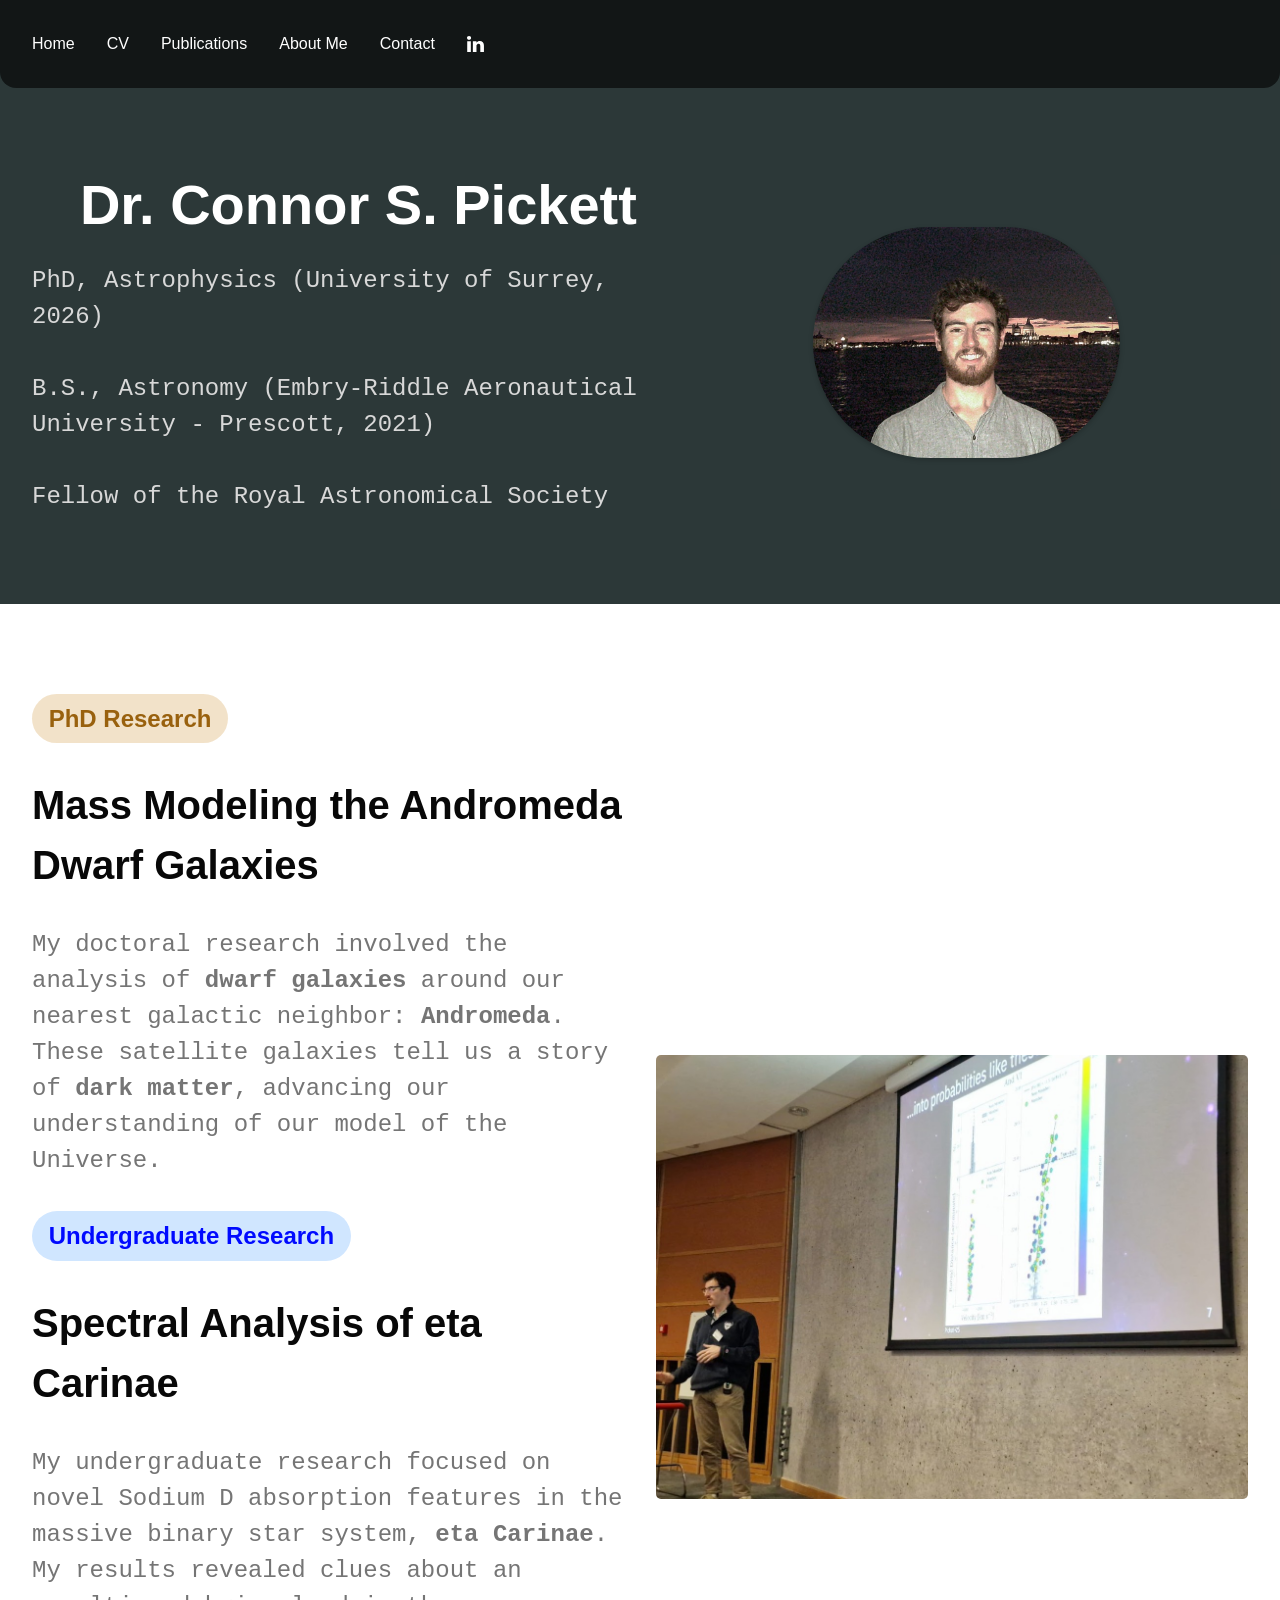
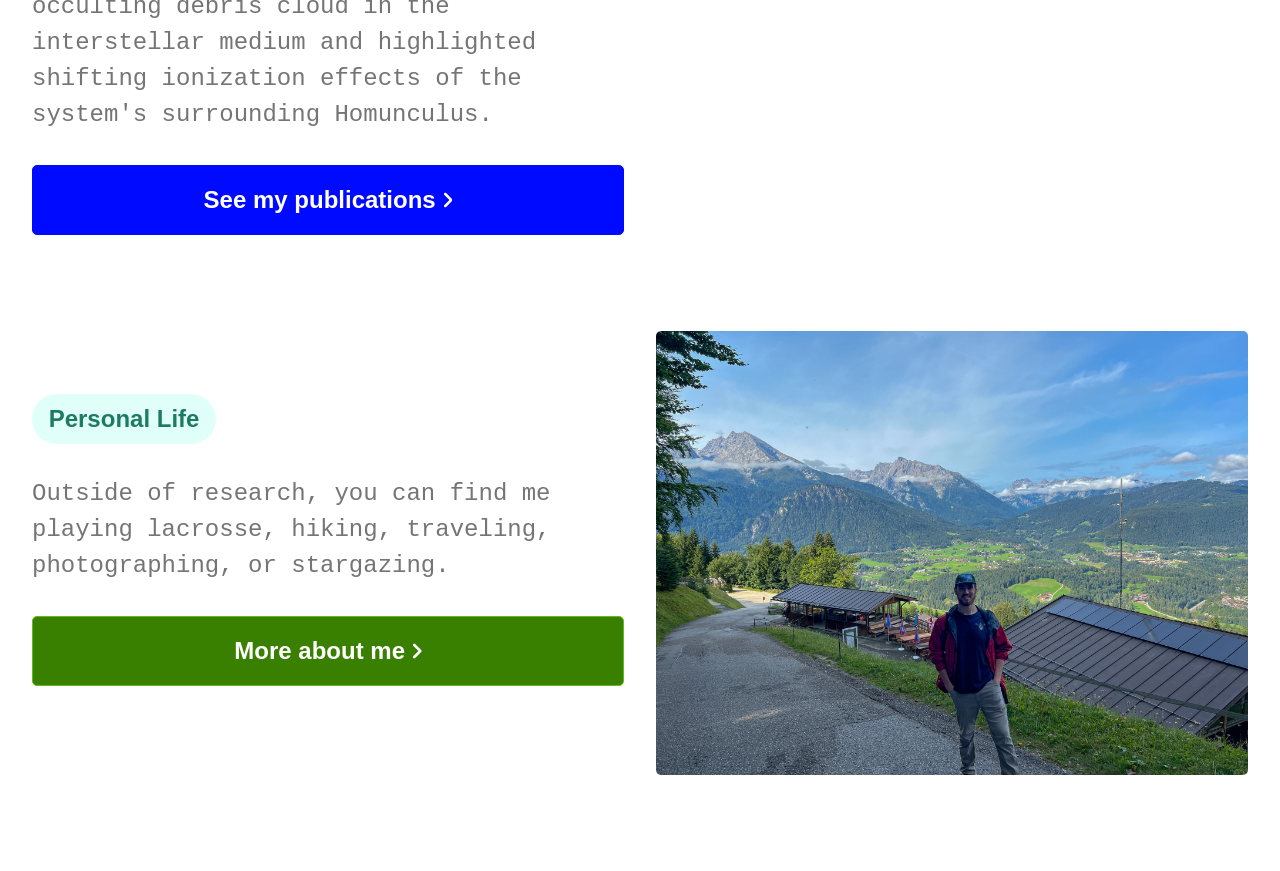
==== commit 73e5ceff: "Updated fonts and text sizes, as well as page titles and descriptions" ====
--- a/index.html
+++ b/index.html
@@ -1,21 +1,21 @@
-<!DOCTYPE html><html lang="en" data-ws-project="d2877111-7832-4914-b8c5-27adac511c64" data-ws-version="1896" data-ws-last-published="2026-10-06T13:05:28.770Z"><head><link rel="stylesheet" type="text/css" href="/assets/static/app_generated_index-6937cd5a.BcLJai5j.css"><meta charSet="UTF-8"/><meta name="viewport" content="width=device-width,initial-scale=1"/><link rel="preload" as="image" imageSrcSet="/assets/DSCF0302_denoised_Original__BVfyxD-fg0JsiM8csypn.JPG 384w, /assets/DSCF0302_denoised_Original__BVfyxD-fg0JsiM8csypn.JPG 640w, /assets/DSCF0302_denoised_Original__BVfyxD-fg0JsiM8csypn.JPG 750w, /assets/DSCF0302_denoised_Original__BVfyxD-fg0JsiM8csypn.JPG 828w, /assets/DSCF0302_denoised_Original__BVfyxD-fg0JsiM8csypn.JPG 1080w, /assets/DSCF0302_denoised_Original__BVfyxD-fg0JsiM8csypn.JPG 1200w, /assets/DSCF0302_denoised_Original__BVfyxD-fg0JsiM8csypn.JPG 1920w, /assets/DSCF0302_denoised_Original__BVfyxD-fg0JsiM8csypn.JPG 2048w, /assets/DSCF0302_denoised_Original__BVfyxD-fg0JsiM8csypn.JPG 3840w" imageSizes="(min-width: 1280px) 50vw, 100vw"/><link rel="icon" href="/assets/logo_r1qaJQiri6sK3rPyq-Sar.svg"/><meta property="og:url" content="https://url/"/><meta property="og:title" content="Personal Portfolio Template"/><meta property="og:type" content="website"/><meta property="og:site_name" content="connor-s-pickett.github.io"/><meta name="description" content="Portoflio of my work and customer stories."/><meta property="og:description" content="Portoflio of my work and customer stories."/><meta property="og:image" content="/assets/personal-template-cover_h7h_s-a7B9ewj-pjH2g4Q.png"/><meta property="twitter:card" content="summary_large_image"/><title>Personal Portfolio Template</title><script type="application/ld+json">{
+<!DOCTYPE html><html lang="en" data-ws-project="d2877111-7832-4914-b8c5-27adac511c64" data-ws-version="2011" data-ws-last-published="2026-10-06T13:53:59.059Z"><head><link rel="stylesheet" type="text/css" href="/assets/static/app_generated_index-6937cd5a.CXdh7MXs.css"><meta charSet="UTF-8"/><meta name="viewport" content="width=device-width,initial-scale=1"/><link rel="preload" as="image" imageSrcSet="/assets/DSCF0302_denoised_Original__BVfyxD-fg0JsiM8csypn.JPG 384w, /assets/DSCF0302_denoised_Original__BVfyxD-fg0JsiM8csypn.JPG 640w, /assets/DSCF0302_denoised_Original__BVfyxD-fg0JsiM8csypn.JPG 750w, /assets/DSCF0302_denoised_Original__BVfyxD-fg0JsiM8csypn.JPG 828w, /assets/DSCF0302_denoised_Original__BVfyxD-fg0JsiM8csypn.JPG 1080w, /assets/DSCF0302_denoised_Original__BVfyxD-fg0JsiM8csypn.JPG 1200w, /assets/DSCF0302_denoised_Original__BVfyxD-fg0JsiM8csypn.JPG 1920w, /assets/DSCF0302_denoised_Original__BVfyxD-fg0JsiM8csypn.JPG 2048w, /assets/DSCF0302_denoised_Original__BVfyxD-fg0JsiM8csypn.JPG 3840w" imageSizes="(min-width: 1280px) 50vw, 100vw"/><link rel="icon" href="/assets/logo_r1qaJQiri6sK3rPyq-Sar.svg"/><meta property="og:url" content="https://url/"/><meta property="og:title" content="Dr. Connor S. Pickett"/><meta property="og:type" content="website"/><meta property="og:site_name" content="connor-s-pickett.github.io"/><meta name="description" content="The personal site of Connor S. Pickett, PhD Astrophysics"/><meta property="og:description" content="The personal site of Connor S. Pickett, PhD Astrophysics"/><meta property="og:image" content="/assets/logo_r1qaJQiri6sK3rPyq-Sar.svg"/><meta property="twitter:card" content="summary_large_image"/><title>Dr. Connor S. Pickett</title><script type="application/ld+json">{
   "@context": "https://schema.org",
   "@type": "WebSite",
   "name": "connor-s-pickett.github.io"
-}</script></head><body class="w-body"><div class="w-box c4gdla1 c7eu0ys c1y89vns c17f33k5"><div style="display:contents"><div style="display:contents"><div class="w-html-embed"><style>
+}</script></head><body class="w-body c1357293"><div class="w-box c4gdla1 c7eu0ys c1y89vns c17f33k5"><div style="display:contents"><div style="display:contents"><div class="w-html-embed"><style>
   * {
     /* Remove preset margins on everything so they can be applied where we want. */
     margin: 0;
     /* Make links scroll to their sections smoothly. */
     scroll-behavior: smooth;
   }
-</style></div><div class="w-box cauqto8 c1f64byh cob4r9p ch7qzpx c8x4o7e c1b60xtq c7ln0vi cl4bapb c1b2hhe5 c1guqnp7"><nav class="w-box c1357293 c9jnjeu c5tmc3l c1ldum37 cblpe2z c1xyv0ep c1lxiyww ca4qjwu c1cdc69r cuj80l1 cry9bxc c1kujfpy c1vfv5ml c18v2pa2 c1gut7ra cvyaqlm c5dy17i c1hsfuam c160atll c1cc0bj4 c7ln0vi c12jt7do cc3dq2t"><div style="display:contents"><div style="display:contents"><div class="w-box cry9bxc c1qyy4dh c18v2pa2 c10zkoym ct8c5y2 c15cml01 c1guqnp7 c10x096o c1rstvfo"><a aria-current="page" class="w-link c1blx93c csru8nn c1hz2opz c1c9nyn co9inq6 c18nx7en c13zjl4p c135vpv5 c1qyy4dh ct02u4h cl60rel czukzo6 cb06ied active" href="/">Home</a><a class="w-link c1blx93c csru8nn c1hz2opz c1c9nyn co9inq6 c18nx7en c13zjl4p c135vpv5 c1qyy4dh ct02u4h cl60rel czukzo6 cb06ied" href="/cv">CV<br/></a><a class="w-link c1blx93c csru8nn c1hz2opz c1c9nyn co9inq6 c18nx7en c13zjl4p c135vpv5 c1qyy4dh ct02u4h cl60rel czukzo6 cb06ied" href="/publications">Publications</a><a class="w-link c1blx93c csru8nn c1hz2opz c1c9nyn co9inq6 c18nx7en c13zjl4p c135vpv5 c1qyy4dh ct02u4h cl60rel czukzo6 cb06ied" href="/about-me">About Me</a><a class="w-link c1blx93c csru8nn c1hz2opz c1c9nyn co9inq6 c18nx7en c13zjl4p c135vpv5 c1qyy4dh ct02u4h cl60rel czukzo6 cb06ied" href="/contact">Contact</a><a aria-label="LinkedIn" href="https://www.linkedin.com/in/connor-s-pickett/" class="w-link c1blx93c csru8nn c1hz2opz c1c9nyn co9inq6 c18nx7en c13zjl4p c135vpv5 c1qyy4dh ct02u4h cl60rel czukzo6 cb06ied"><div class="w-html-embed csru8nn cblpe2z c1y0z7zr"><svg width="100%" height="100%" viewBox="0 0 18 17" fill="none" xmlns="http://www.w3.org/2000/svg">
+</style></div><div class="w-box cauqto8 c1f64byh cob4r9p ch7qzpx c8x4o7e c1b60xtq c7ln0vi cl4bapb c1b2hhe5 c1guqnp7"><nav class="w-box c1357293 c9jnjeu c5tmc3l c1ldum37 cblpe2z c1xyv0ep c1lxiyww ca4qjwu c1cdc69r cuj80l1 cry9bxc c1kujfpy c1vfv5ml c18v2pa2 c1gut7ra cvyaqlm c5dy17i c1hsfuam c160atll c1cc0bj4 c7ln0vi c12jt7do cc3dq2t"><div style="display:contents"><div style="display:contents"><div class="w-box cry9bxc c1qyy4dh c18v2pa2 c10zkoym ct8c5y2 c15cml01 c1guqnp7 c10x096o c1rstvfo"><a aria-current="page" class="w-link c1blx93c csru8nn c1hz2opz c1c9nyn co9inq6 c18nx7en c13zjl4p c135vpv5 c1qyy4dh ct02u4h c4ru2y1 cl60rel czukzo6 cb06ied active" href="/">Home</a><a class="w-link c1blx93c csru8nn c1hz2opz c1c9nyn co9inq6 c18nx7en c13zjl4p c135vpv5 c1qyy4dh ct02u4h c4ru2y1 cl60rel czukzo6 cb06ied" href="/cv">CV<br/></a><a class="w-link c1blx93c csru8nn c1hz2opz c1c9nyn co9inq6 c18nx7en c13zjl4p c135vpv5 c1qyy4dh ct02u4h c4ru2y1 cl60rel czukzo6 cb06ied" href="/publications">Publications</a><a class="w-link c1blx93c csru8nn c1hz2opz c1c9nyn co9inq6 c18nx7en c13zjl4p c135vpv5 c1qyy4dh ct02u4h c4ru2y1 cl60rel czukzo6 cb06ied" href="/about-me">About Me</a><a class="w-link c1blx93c csru8nn c1hz2opz c1c9nyn co9inq6 c18nx7en c13zjl4p c135vpv5 c1qyy4dh ct02u4h c4ru2y1 cl60rel czukzo6 cb06ied" href="/contact">Contact</a><a aria-label="LinkedIn" href="https://www.linkedin.com/in/connor-s-pickett/" class="w-link c1blx93c csru8nn c1hz2opz c1c9nyn co9inq6 c18nx7en c13zjl4p c135vpv5 c1qyy4dh ct02u4h c4ru2y1 cl60rel czukzo6 cb06ied"><div class="w-html-embed csru8nn cblpe2z c1y0z7zr"><svg width="100%" height="100%" viewBox="0 0 18 17" fill="none" xmlns="http://www.w3.org/2000/svg">
 <path d="M0 1.97499C0 1.40259 0.202708 0.930366 0.608108 0.558324C1.01351 0.186265 1.54055 0.000244141 2.18919 0.000244141C2.82626 0.000244141 3.34169 0.183397 3.73552 0.549738C4.14092 0.927515 4.34363 1.41976 4.34363 2.0265C4.34363 2.576 4.14672 3.0339 3.7529 3.40024C3.3475 3.77802 2.81467 3.9669 2.15444 3.9669H2.13707C1.49999 3.9669 0.984562 3.77802 0.590734 3.40024C0.196905 3.02246 0 2.54737 0 1.97499ZM0.225869 17.0002V5.52953H4.08301V17.0002H0.225869ZM6.22008 17.0002H10.0772V10.5952C10.0772 10.1945 10.1236 9.8854 10.2162 9.6679C10.3784 9.27867 10.6245 8.94954 10.9546 8.68053C11.2847 8.4115 11.6988 8.277 12.1969 8.277C13.4942 8.277 14.1429 9.1413 14.1429 10.8699V17.0002H18V10.4235C18 8.72918 17.5946 7.44417 16.7838 6.56842C15.973 5.69266 14.9016 5.25478 13.5695 5.25478C12.0753 5.25478 10.9112 5.89013 10.0772 7.16084V7.19518H10.0598L10.0772 7.16084V5.52953H6.22008C6.24324 5.89585 6.25483 7.0349 6.25483 8.94669C6.25483 10.8585 6.24324 13.543 6.22008 17.0002Z" fill="currentColor"></path>
 </svg>
-</div></a></div></div></div></nav><div data-state="closed" class="w-collapsible cwvpjlf c1cc0bj4 cx6c9kw c174sw29 czqy8m4 cghf6oh c10x096o c1fvno8n c18rgifh cscsz6x coh89bn"><button type="button" aria-label="Open mobile menu" class="w-button c1blx93c c188j2zq c1b2tb9q c1xm4ef6 c1j33arz c1r2vfc1 ccfzz03 cub2gss cgcvr98 c1xjllne c135vpv5 ckm1y83 csru8nn c1md20bl c1e892th c1qyy4dh ct02u4h c1nouzdk c1hz2opz c1c9nyn co9inq6 c18nx7en c13zjl4p c1cb3y4c c1h3d6dm c12v7mf6 cl60rel czukzo6 cb06ied cv7lanz c1q2ekan cngthtj ckqzz7r" aria-controls="radix-:R2im:" aria-expanded="false" data-state="closed"><div class="w-html-embed"><svg xmlns="http://www.w3.org/2000/svg" width="100%" height="100%" viewBox="0 0 24 24" fill="none" stroke="currentColor" stroke-width="2" stroke-linecap="round" stroke-linejoin="round" class="lucide lucide-menu"><line x1="4" x2="20" y1="12" y2="12"></line><line x1="4" x2="20" y1="6" y2="6"></line><line x1="4" x2="20" y1="18" y2="18"></line></svg></div></button><div data-state="closed" id="radix-:R2im:" hidden="" data-ani="expand" class="w-collapsible-content"></div></div></div></div></div><main class="w-box"><section class="w-box cna0hdz c1mzb2kd c1ncvnur c1lw4ao9 c3rp5ks"><div class="w-box c1357293 c9jnjeu c5tmc3l c1ldum37 czr2pxy c1xyv0ep c1lfjoq7 czt6zfr cen6rs1 cuj80l1 copqmak c109i5bh c1qyy4dh cx6c9kw c174sw29"><div class="w-box cry9bxc c1lfjoq7 c16xs6ny ct02u4h c10zkoym ct8c5y2"><div class="w-box cwvpjlf c149s0mc"><div style="display:contents"><div style="display:contents"><img class="w-image c1pr4a8e c937pos c1v5v0 c12f3mdq c1s04os2 c149s0mc c1nj04wn c1nitjp7 c195lvp6 c1hr6a6t cdtylqg chmjof8 c1gxuxwl csru8nn c1xtxlkg c1l0vha7 csyy8v5 c1bc2i7x c17r8x7j c1hj7l1r c1qom380 c1778y6x ct02u4h cx84glk cwg8qvz" alt="" sizes="(min-width: 1280px) 50vw, 100vw" srcSet="/assets/DSCF0302_denoised_Original__BVfyxD-fg0JsiM8csypn.JPG 384w, /assets/DSCF0302_denoised_Original__BVfyxD-fg0JsiM8csypn.JPG 640w, /assets/DSCF0302_denoised_Original__BVfyxD-fg0JsiM8csypn.JPG 750w, /assets/DSCF0302_denoised_Original__BVfyxD-fg0JsiM8csypn.JPG 828w, /assets/DSCF0302_denoised_Original__BVfyxD-fg0JsiM8csypn.JPG 1080w, /assets/DSCF0302_denoised_Original__BVfyxD-fg0JsiM8csypn.JPG 1200w, /assets/DSCF0302_denoised_Original__BVfyxD-fg0JsiM8csypn.JPG 1920w, /assets/DSCF0302_denoised_Original__BVfyxD-fg0JsiM8csypn.JPG 2048w, /assets/DSCF0302_denoised_Original__BVfyxD-fg0JsiM8csypn.JPG 3840w" src="/assets/DSCF0302_denoised_Original__BVfyxD-fg0JsiM8csypn.JPG" decoding="async" loading="eager"/></div></div></div><h1 class="w-heading c11nr3ex c11dowh9 c1blx93c c8ys3vy c13cx24t c6k8nt0 c1qom380 c1357293 c1f64byh cob4r9p ch7qzpx c8x4o7e c1b60xtq c1778y6x c1wt8a7g cir85gx ciaab56 c9ylysu c5m8ase cqeb86t cw4saqy c12f3mdq c1t0ihdp ct4j2nr c6hjwpc cqk8ew7 cd3ofjz cqqvwpj c1ro4ucl c1oxsf8a c13madgv">Connor S. Pickett</h1><p class="w-paragraph cuj80l1 c9jnjeu c1357293 c16x0h2l c1nkzcyu cir85gx ciaab56 cw4saqy">PhD, Astrophysics (University of Surrey, 2026)<br/><br/>B.S., Astronomy (Embry-Riddle Aeronautical University - Prescott, 2021)<br/><br/>Fellow of the Royal Astronomical Society</p></div><div class="w-box cc3dq2t"><div style="display:contents"><div style="display:contents"><img class="w-image c1pr4a8e c937pos c1v5v0 c12f3mdq c1s04os2 c149s0mc c1nj04wn c1nitjp7 c195lvp6 c1hr6a6t cdtylqg chmjof8 c1gxuxwl csru8nn c1xtxlkg c1l0vha7 csyy8v5 c1bc2i7x c17r8x7j c1hj7l1r c1qom380 c1778y6x ct02u4h cx84glk cwg8qvz" alt="" sizes="(min-width: 1280px) 50vw, 100vw" srcSet="/assets/DSCF0302_denoised_Original__BVfyxD-fg0JsiM8csypn.JPG 384w, /assets/DSCF0302_denoised_Original__BVfyxD-fg0JsiM8csypn.JPG 640w, /assets/DSCF0302_denoised_Original__BVfyxD-fg0JsiM8csypn.JPG 750w, /assets/DSCF0302_denoised_Original__BVfyxD-fg0JsiM8csypn.JPG 828w, /assets/DSCF0302_denoised_Original__BVfyxD-fg0JsiM8csypn.JPG 1080w, /assets/DSCF0302_denoised_Original__BVfyxD-fg0JsiM8csypn.JPG 1200w, /assets/DSCF0302_denoised_Original__BVfyxD-fg0JsiM8csypn.JPG 1920w, /assets/DSCF0302_denoised_Original__BVfyxD-fg0JsiM8csypn.JPG 2048w, /assets/DSCF0302_denoised_Original__BVfyxD-fg0JsiM8csypn.JPG 3840w" src="/assets/DSCF0302_denoised_Original__BVfyxD-fg0JsiM8csypn.JPG" decoding="async" loading="eager"/></div></div></div></div></section><section id="casestudies" class="w-box cna0hdz c1mzb2kd"><div class="w-box c1357293 c9jnjeu c5tmc3l c1ldum37 czr2pxy c1xyv0ep c1lfjoq7 ca4qjwu c1cdc69r cuj80l1 cry9bxc"><div class="w-box cry9bxc c1lfjoq7 c1s46o9r cdczzub"><div class="w-box cid3fxx copqmak c1lxiyww c10zkoym ct8c5y2 c18v2pa2 c1qyy4dh c1f64byh c14zrzu7 cx6c9kw c13vvg1g"><div data-ani="slide-right" class="w-box cry9bxc c1lfjoq7 c10zkoym ct8c5y2 ct02u4h c1mcu1jn c1qyy4dh"><div class="w-box cry9bxc c1lfjoq7 c1z0l37u c1ml0hr7 c16xs6ny c1wt8a7g c1x4yn0w"><div class="w-text c1l0da7v c1qjiiz2 c1911kcz cif7xwi crezeol cy9kb2v cu385pj cvghewe cfzf927 c1noknrj c11dowh9 c11j74sn">PhD Research</div><h3 class="w-heading cuoke4w c11dowh9 c12y6bqh c8ys3vy">Mass Modeling the Andromeda Dwarf Galaxies</h3><p class="w-paragraph c160atll c16x0h2l">My doctoral research involved the analysis of <b class="w-element">dwarf galaxies</b> around our nearest galactic neighbor: <b class="w-element">Andromeda</b>. These satellite galaxies tell us a story of <b class="w-element">dark matter</b>, advancing our understanding of our model of the Universe.</p></div><div class="w-box cry9bxc c1lfjoq7 c1z0l37u c1ml0hr7 c16xs6ny c1wt8a7g c15077ix"><div class="w-text c1f4ds52 cy10lev c1911kcz cif7xwi crezeol cy9kb2v cu385pj cvghewe cfzf927 c1noknrj c11dowh9">Undergraduate Research</div><h3 class="w-heading cuoke4w c11dowh9 c12y6bqh c8ys3vy">Spectral Analysis of eta Carinae</h3><p class="w-paragraph c160atll c16x0h2l">My undergraduate research focused on novel Sodium D absorption features in the massive binary star system, <b class="w-element">eta Carinae</b>. My results revealed clues about an occulting debris cloud in the interstellar medium and highlighted shifting ionization effects of the system&#x27;s surrounding Homunculus.</p></div><a class="w-link c1blx93c c1u9vug2 c1b2tb9q c1xm4ef6 c1j33arz c1r2vfc1 ccfzz03 cub2gss cgcvr98 c1xjllne c135vpv5 caafw5v csru8nn c1md20bl c1e892th c1qyy4dh ct02u4h c1nouzdk c1hz2opz c1c9nyn co9inq6 c18nx7en c13zjl4p c1cb3y4c c1h3d6dm c1mcu1jn c5nr124 cl60rel czukzo6 cb06ied" href="/publications"><span class="w-text">See my publications</span><div class="w-html-embed csru8nn cblpe2z c1y0z7zr"><svg width="100%" height="100%" viewBox="0 0 6 11" fill="none" xmlns="http://www.w3.org/2000/svg">
+</div></a></div></div></div></nav><div data-state="closed" class="w-collapsible cwvpjlf c1cc0bj4 cx6c9kw c174sw29 czqy8m4 cghf6oh c10x096o c1fvno8n c18rgifh cscsz6x coh89bn"><button type="button" aria-label="Open mobile menu" class="w-button c1blx93c c188j2zq c1b2tb9q c1xm4ef6 c1j33arz c1r2vfc1 ccfzz03 cub2gss cgcvr98 c1xjllne c135vpv5 ckm1y83 csru8nn c1md20bl c1e892th c1qyy4dh ct02u4h c1nouzdk c1hz2opz c1c9nyn co9inq6 c18nx7en c13zjl4p c1cb3y4c c1h3d6dm c12v7mf6 cl60rel czukzo6 cb06ied cv7lanz c1q2ekan cngthtj ckqzz7r" aria-controls="radix-:Rkm:" aria-expanded="false" data-state="closed"><div class="w-html-embed"><svg xmlns="http://www.w3.org/2000/svg" width="100%" height="100%" viewBox="0 0 24 24" fill="none" stroke="currentColor" stroke-width="2" stroke-linecap="round" stroke-linejoin="round" class="lucide lucide-menu"><line x1="4" x2="20" y1="12" y2="12"></line><line x1="4" x2="20" y1="6" y2="6"></line><line x1="4" x2="20" y1="18" y2="18"></line></svg></div></button><div data-state="closed" id="radix-:Rkm:" hidden="" data-ani="expand" class="w-collapsible-content"></div></div></div></div></div><main class="w-box"><section class="w-box cna0hdz c1mzb2kd c1ncvnur c1lw4ao9 c3rp5ks"><div class="w-box c1357293 c9jnjeu c5tmc3l c1ldum37 czr2pxy c1xyv0ep c1lfjoq7 czt6zfr cen6rs1 cuj80l1 copqmak c109i5bh c1qyy4dh cx6c9kw c174sw29"><div class="w-box cry9bxc c1lfjoq7 c16xs6ny ct02u4h c10zkoym ct8c5y2"><div class="w-box cwvpjlf c149s0mc"><div style="display:contents"><div style="display:contents"><img class="w-image c1pr4a8e c937pos c1v5v0 c12f3mdq c1s04os2 c149s0mc c1nj04wn c1nitjp7 c195lvp6 c1hr6a6t cdtylqg chmjof8 c1gxuxwl csru8nn c1xtxlkg c1l0vha7 csyy8v5 c1bc2i7x c17r8x7j c1hj7l1r c1qom380 c1778y6x ct02u4h cx84glk cwg8qvz" alt="" sizes="(min-width: 1280px) 50vw, 100vw" srcSet="/assets/DSCF0302_denoised_Original__BVfyxD-fg0JsiM8csypn.JPG 384w, /assets/DSCF0302_denoised_Original__BVfyxD-fg0JsiM8csypn.JPG 640w, /assets/DSCF0302_denoised_Original__BVfyxD-fg0JsiM8csypn.JPG 750w, /assets/DSCF0302_denoised_Original__BVfyxD-fg0JsiM8csypn.JPG 828w, /assets/DSCF0302_denoised_Original__BVfyxD-fg0JsiM8csypn.JPG 1080w, /assets/DSCF0302_denoised_Original__BVfyxD-fg0JsiM8csypn.JPG 1200w, /assets/DSCF0302_denoised_Original__BVfyxD-fg0JsiM8csypn.JPG 1920w, /assets/DSCF0302_denoised_Original__BVfyxD-fg0JsiM8csypn.JPG 2048w, /assets/DSCF0302_denoised_Original__BVfyxD-fg0JsiM8csypn.JPG 3840w" src="/assets/DSCF0302_denoised_Original__BVfyxD-fg0JsiM8csypn.JPG" decoding="async" loading="eager"/></div></div></div><h1 class="w-heading c11nr3ex c11dowh9 c1blx93c c4ru2y1 c13cx24t c6k8nt0 c1qom380 c1357293 c1f64byh cob4r9p ch7qzpx c8x4o7e c1b60xtq c1778y6x c1wt8a7g cir85gx ciaab56 c9ylysu c5m8ase cqeb86t c9jnjeu cw4saqy c12f3mdq c1t0ihdp ct4j2nr c6hjwpc cqk8ew7 cd3ofjz cqqvwpj c1ro4ucl c1oxsf8a c13madgv">Dr. Connor S. Pickett</h1><p class="w-paragraph cuj80l1 c9jnjeu c1357293 c16x0h2l cuoke4w cir85gx ciaab56 cw4saqy">PhD, Astrophysics (University of Surrey, 2026)<br/><br/>B.S., Astronomy (Embry-Riddle Aeronautical University - Prescott, 2021)<br/><br/>Fellow of the Royal Astronomical Society</p></div><div class="w-box cc3dq2t"><div style="display:contents"><div style="display:contents"><img class="w-image c1pr4a8e c937pos c1v5v0 c12f3mdq c1s04os2 c149s0mc c1nj04wn c1nitjp7 c195lvp6 c1hr6a6t cdtylqg chmjof8 c1gxuxwl csru8nn c1xtxlkg c1l0vha7 csyy8v5 c1bc2i7x c17r8x7j c1hj7l1r c1qom380 c1778y6x ct02u4h cx84glk cwg8qvz" alt="" sizes="(min-width: 1280px) 50vw, 100vw" srcSet="/assets/DSCF0302_denoised_Original__BVfyxD-fg0JsiM8csypn.JPG 384w, /assets/DSCF0302_denoised_Original__BVfyxD-fg0JsiM8csypn.JPG 640w, /assets/DSCF0302_denoised_Original__BVfyxD-fg0JsiM8csypn.JPG 750w, /assets/DSCF0302_denoised_Original__BVfyxD-fg0JsiM8csypn.JPG 828w, /assets/DSCF0302_denoised_Original__BVfyxD-fg0JsiM8csypn.JPG 1080w, /assets/DSCF0302_denoised_Original__BVfyxD-fg0JsiM8csypn.JPG 1200w, /assets/DSCF0302_denoised_Original__BVfyxD-fg0JsiM8csypn.JPG 1920w, /assets/DSCF0302_denoised_Original__BVfyxD-fg0JsiM8csypn.JPG 2048w, /assets/DSCF0302_denoised_Original__BVfyxD-fg0JsiM8csypn.JPG 3840w" src="/assets/DSCF0302_denoised_Original__BVfyxD-fg0JsiM8csypn.JPG" decoding="async" loading="eager"/></div></div></div></div></section><section id="casestudies" class="w-box cna0hdz c1mzb2kd"><div class="w-box c1357293 c9jnjeu c5tmc3l c1ldum37 czr2pxy c1xyv0ep c1lfjoq7 ca4qjwu c1cdc69r cuj80l1 cry9bxc"><div class="w-box cry9bxc c1lfjoq7 c1s46o9r cdczzub"><div class="w-box cid3fxx copqmak c1lxiyww c10zkoym ct8c5y2 c18v2pa2 c1qyy4dh c1f64byh c14zrzu7 cx6c9kw c13vvg1g"><div data-ani="slide-right" class="w-box cry9bxc c1lfjoq7 c10zkoym ct8c5y2 ct02u4h c1mcu1jn c1qyy4dh"><div class="w-box cry9bxc c1lfjoq7 c1z0l37u c1ml0hr7 c16xs6ny c1wt8a7g c1x4yn0w"><div class="w-text c1l0da7v c1qjiiz2 c1911kcz cif7xwi crezeol cy9kb2v cu385pj cvghewe cfzf927 c1noknrj c11dowh9 c4ru2y1 cuoke4w c11j74sn">PhD Research</div><h3 class="w-heading c1dxq9cf c11dowh9 c12y6bqh c4ru2y1">Mass Modeling the Andromeda Dwarf Galaxies</h3><p class="w-paragraph cuoke4w c16x0h2l">My doctoral research involved the analysis of <b class="w-element">dwarf galaxies</b> around our nearest galactic neighbor: <b class="w-element">Andromeda</b>. These satellite galaxies tell us a story of <b class="w-element">dark matter</b>, advancing our understanding of our model of the Universe.</p></div><div class="w-box cry9bxc c1lfjoq7 c1z0l37u c1ml0hr7 c16xs6ny c1wt8a7g c15077ix"><div class="w-text c1f4ds52 cy10lev c1911kcz cif7xwi crezeol cy9kb2v cu385pj cvghewe cfzf927 c1noknrj c11dowh9 c4ru2y1 cuoke4w">Undergraduate Research</div><h3 class="w-heading c1dxq9cf c11dowh9 c12y6bqh c4ru2y1">Spectral Analysis of eta Carinae</h3><p class="w-paragraph cuoke4w c16x0h2l">My undergraduate research focused on novel Sodium D absorption features in the massive binary star system, <b class="w-element">eta Carinae</b>. My results revealed clues about an occulting debris cloud in the interstellar medium and highlighted shifting ionization effects of the system&#x27;s surrounding Homunculus.</p></div><a class="w-link c1blx93c c1u9vug2 c1b2tb9q c1xm4ef6 c1j33arz c1r2vfc1 ccfzz03 cub2gss cgcvr98 c1xjllne c135vpv5 caafw5v csru8nn c1md20bl c1e892th c1qyy4dh ct02u4h c1nouzdk c1hz2opz c1c9nyn co9inq6 c18nx7en c13zjl4p c1cb3y4c c1h3d6dm c1mcu1jn c5nr124 cl60rel czukzo6 cb06ied" href="/publications"><span class="w-text c4ru2y1 cuoke4w">See my publications</span><div class="w-html-embed csru8nn cblpe2z c1y0z7zr"><svg width="100%" height="100%" viewBox="0 0 6 11" fill="none" xmlns="http://www.w3.org/2000/svg">
 <path d="M5.63335 4.87364L1.51379 0.759206C1.16776 0.413598 0.605566 0.413598 0.259528 0.759206C-0.0865095 1.10481 -0.0865095 1.66631 0.259528 2.01191L3.75196 5.5L0.259528 8.9881C-0.0865095 9.3337 -0.0865095 9.8952 0.259528 10.2408C0.432545 10.4136 0.65957 10.5 0.886652 10.5C1.11373 10.5 1.34078 10.4136 1.51378 10.2408L5.63333 6.12637C5.97937 5.78076 5.97937 5.21927 5.63333 4.87366L5.63335 4.87364Z" fill="currentColor"></path>
 </svg>
-</div></a></div><div data-ani="slide-left" class="w-box c1qom380 cc1qqvk ca8mi09 c1az52h8 c17ln3hy c12sm2j2 c18q41w5 c1ajrq2j c937pos c1v5v0 c891fy0 c12f3mdq c14gd3b3"><img class="w-image cr8yqfm c1ufwdzl c5blvcv cml0h3f crf3ls2 c1gxuxwl c57idyp c10mt0ot c1qom380 csru8nn c1778y6x c1t3frhm c149s0mc c1rl8cmh cuodx11 c1jr3228 c16fwybl caj6wjx" alt="" width="1207" height="905" sizes="100vw" srcSet="/assets/2775dceb-da31-456a-96d1-4047bd1e24c6_kt4jwP2UcJz9gzQxW9Kba.jpg 16w, /assets/2775dceb-da31-456a-96d1-4047bd1e24c6_kt4jwP2UcJz9gzQxW9Kba.jpg 32w, /assets/2775dceb-da31-456a-96d1-4047bd1e24c6_kt4jwP2UcJz9gzQxW9Kba.jpg 48w, /assets/2775dceb-da31-456a-96d1-4047bd1e24c6_kt4jwP2UcJz9gzQxW9Kba.jpg 64w, /assets/2775dceb-da31-456a-96d1-4047bd1e24c6_kt4jwP2UcJz9gzQxW9Kba.jpg 96w, /assets/2775dceb-da31-456a-96d1-4047bd1e24c6_kt4jwP2UcJz9gzQxW9Kba.jpg 128w, /assets/2775dceb-da31-456a-96d1-4047bd1e24c6_kt4jwP2UcJz9gzQxW9Kba.jpg 256w, /assets/2775dceb-da31-456a-96d1-4047bd1e24c6_kt4jwP2UcJz9gzQxW9Kba.jpg 384w, /assets/2775dceb-da31-456a-96d1-4047bd1e24c6_kt4jwP2UcJz9gzQxW9Kba.jpg 640w, /assets/2775dceb-da31-456a-96d1-4047bd1e24c6_kt4jwP2UcJz9gzQxW9Kba.jpg 750w, /assets/2775dceb-da31-456a-96d1-4047bd1e24c6_kt4jwP2UcJz9gzQxW9Kba.jpg 828w, /assets/2775dceb-da31-456a-96d1-4047bd1e24c6_kt4jwP2UcJz9gzQxW9Kba.jpg 1080w, /assets/2775dceb-da31-456a-96d1-4047bd1e24c6_kt4jwP2UcJz9gzQxW9Kba.jpg 1200w, /assets/2775dceb-da31-456a-96d1-4047bd1e24c6_kt4jwP2UcJz9gzQxW9Kba.jpg 1920w, /assets/2775dceb-da31-456a-96d1-4047bd1e24c6_kt4jwP2UcJz9gzQxW9Kba.jpg 2048w, /assets/2775dceb-da31-456a-96d1-4047bd1e24c6_kt4jwP2UcJz9gzQxW9Kba.jpg 3840w" src="/assets/2775dceb-da31-456a-96d1-4047bd1e24c6_kt4jwP2UcJz9gzQxW9Kba.jpg" decoding="async" loading="lazy"/></div></div><div class="w-box cid3fxx copqmak c1lxiyww c10zkoym ct8c5y2 c18v2pa2 c1qyy4dh c1f64byh c14zrzu7 cx6c9kw c13vvg1g"><div data-ani="slide-right" class="w-box cry9bxc c1lfjoq7 c10zkoym ct8c5y2 ct02u4h c12sm2j2 c1qyy4dh"><div class="w-box cry9bxc c1lfjoq7 c1z0l37u c1ml0hr7 c16xs6ny c1wt8a7g"><div class="w-text c1j31418 c1nowve7 c1911kcz cif7xwi crezeol cy9kb2v cu385pj cvghewe cfzf927 c1noknrj c11dowh9">Personal Life</div><p class="w-paragraph c160atll c16x0h2l">Outside of research, you can find me playing lacrosse, hiking, traveling, photographing, or stargazing.</p><a class="w-link c1blx93c c188j2zq c1b2tb9q c1xm4ef6 c1j33arz c1r2vfc1 ccfzz03 cub2gss cgcvr98 c1xjllne c135vpv5 caafw5v csru8nn c1md20bl c1e892th c1qyy4dh ct02u4h c1nouzdk c1hz2opz c1c9nyn co9inq6 c18nx7en c13zjl4p c1cb3y4c c1h3d6dm c1qom380 c5m8ase cqeb86t c1mcu1jn c12v7mf6 cl60rel czukzo6 cb06ied cbrjbcw" href="/about-me"><span class="w-text">More about me</span><div class="w-html-embed csru8nn cblpe2z c1y0z7zr"><svg width="100%" height="100%" viewBox="0 0 6 11" fill="none" xmlns="http://www.w3.org/2000/svg">
+</div></a></div><div data-ani="slide-left" class="w-box c1qom380 cc1qqvk ca8mi09 c1az52h8 c17ln3hy c12sm2j2 c18q41w5 c1ajrq2j c937pos c1v5v0 c891fy0 c12f3mdq c14gd3b3"><img class="w-image cr8yqfm c1ufwdzl c5blvcv cml0h3f crf3ls2 c1gxuxwl c57idyp c10mt0ot c1qom380 csru8nn c1778y6x c1t3frhm c149s0mc c1rl8cmh cuodx11 c1jr3228 c16fwybl caj6wjx" alt="" width="1207" height="905" sizes="100vw" srcSet="/assets/2775dceb-da31-456a-96d1-4047bd1e24c6_kt4jwP2UcJz9gzQxW9Kba.jpg 16w, /assets/2775dceb-da31-456a-96d1-4047bd1e24c6_kt4jwP2UcJz9gzQxW9Kba.jpg 32w, /assets/2775dceb-da31-456a-96d1-4047bd1e24c6_kt4jwP2UcJz9gzQxW9Kba.jpg 48w, /assets/2775dceb-da31-456a-96d1-4047bd1e24c6_kt4jwP2UcJz9gzQxW9Kba.jpg 64w, /assets/2775dceb-da31-456a-96d1-4047bd1e24c6_kt4jwP2UcJz9gzQxW9Kba.jpg 96w, /assets/2775dceb-da31-456a-96d1-4047bd1e24c6_kt4jwP2UcJz9gzQxW9Kba.jpg 128w, /assets/2775dceb-da31-456a-96d1-4047bd1e24c6_kt4jwP2UcJz9gzQxW9Kba.jpg 256w, /assets/2775dceb-da31-456a-96d1-4047bd1e24c6_kt4jwP2UcJz9gzQxW9Kba.jpg 384w, /assets/2775dceb-da31-456a-96d1-4047bd1e24c6_kt4jwP2UcJz9gzQxW9Kba.jpg 640w, /assets/2775dceb-da31-456a-96d1-4047bd1e24c6_kt4jwP2UcJz9gzQxW9Kba.jpg 750w, /assets/2775dceb-da31-456a-96d1-4047bd1e24c6_kt4jwP2UcJz9gzQxW9Kba.jpg 828w, /assets/2775dceb-da31-456a-96d1-4047bd1e24c6_kt4jwP2UcJz9gzQxW9Kba.jpg 1080w, /assets/2775dceb-da31-456a-96d1-4047bd1e24c6_kt4jwP2UcJz9gzQxW9Kba.jpg 1200w, /assets/2775dceb-da31-456a-96d1-4047bd1e24c6_kt4jwP2UcJz9gzQxW9Kba.jpg 1920w, /assets/2775dceb-da31-456a-96d1-4047bd1e24c6_kt4jwP2UcJz9gzQxW9Kba.jpg 2048w, /assets/2775dceb-da31-456a-96d1-4047bd1e24c6_kt4jwP2UcJz9gzQxW9Kba.jpg 3840w" src="/assets/2775dceb-da31-456a-96d1-4047bd1e24c6_kt4jwP2UcJz9gzQxW9Kba.jpg" decoding="async" loading="lazy"/></div></div><div class="w-box cid3fxx copqmak c1lxiyww c10zkoym ct8c5y2 c18v2pa2 c1qyy4dh c1f64byh c14zrzu7 cx6c9kw c13vvg1g"><div data-ani="slide-right" class="w-box cry9bxc c1lfjoq7 c10zkoym ct8c5y2 ct02u4h c12sm2j2 c1qyy4dh"><div class="w-box cry9bxc c1lfjoq7 c1z0l37u c1ml0hr7 c16xs6ny c1wt8a7g"><div class="w-text c1j31418 c1nowve7 c1911kcz cif7xwi crezeol cy9kb2v cu385pj cvghewe cfzf927 c1noknrj c11dowh9 cuoke4w">Personal Life</div><p class="w-paragraph cuoke4w c16x0h2l">Outside of research, you can find me playing lacrosse, hiking, traveling, photographing, or stargazing.</p><a class="w-link c1blx93c c188j2zq c1b2tb9q c1xm4ef6 c1j33arz c1r2vfc1 ccfzz03 cub2gss cgcvr98 c1xjllne c135vpv5 caafw5v csru8nn c1md20bl c1e892th c1qyy4dh ct02u4h c1nouzdk c1hz2opz c1c9nyn co9inq6 c18nx7en c13zjl4p c1cb3y4c cuoke4w c1qom380 c5m8ase cqeb86t c1mcu1jn c12v7mf6 cl60rel czukzo6 cb06ied cbrjbcw" href="/about-me"><span class="w-text c4ru2y1">More about me</span><div class="w-html-embed csru8nn cblpe2z c1y0z7zr"><svg width="100%" height="100%" viewBox="0 0 6 11" fill="none" xmlns="http://www.w3.org/2000/svg">
 <path d="M5.63335 4.87364L1.51379 0.759206C1.16776 0.413598 0.605566 0.413598 0.259528 0.759206C-0.0865095 1.10481 -0.0865095 1.66631 0.259528 2.01191L3.75196 5.5L0.259528 8.9881C-0.0865095 9.3337 -0.0865095 9.8952 0.259528 10.2408C0.432545 10.4136 0.65957 10.5 0.886652 10.5C1.11373 10.5 1.34078 10.4136 1.51378 10.2408L5.63333 6.12637C5.97937 5.78076 5.97937 5.21927 5.63333 4.87366L5.63335 4.87364Z" fill="currentColor"></path>
 </svg>
-</div></a></div></div><div data-ani="slide-left" class="w-box c1qom380 cc1qqvk ca8mi09 c1az52h8 c17ln3hy c12sm2j2 c18q41w5 c1ajrq2j c937pos c1v5v0 c891fy0 c12f3mdq c14gd3b3"><img class="w-image cr8yqfm c1ufwdzl c5blvcv cml0h3f crf3ls2 c1gxuxwl c57idyp csru8nn c1f64byh cob4r9p ch7qzpx c8x4o7e c1b60xtq c12sm2j2 c1yitbim c1778y6x c1wt8a7g" alt="" width="4032" height="3024" sizes="100vw" srcSet="/assets/D7B59805-FFC7-4BE9-A0D1-0CEE2306BBCF_J550nvE7NfWFvKHrhS-oN.jpg 16w, /assets/D7B59805-FFC7-4BE9-A0D1-0CEE2306BBCF_J550nvE7NfWFvKHrhS-oN.jpg 32w, /assets/D7B59805-FFC7-4BE9-A0D1-0CEE2306BBCF_J550nvE7NfWFvKHrhS-oN.jpg 48w, /assets/D7B59805-FFC7-4BE9-A0D1-0CEE2306BBCF_J550nvE7NfWFvKHrhS-oN.jpg 64w, /assets/D7B59805-FFC7-4BE9-A0D1-0CEE2306BBCF_J550nvE7NfWFvKHrhS-oN.jpg 96w, /assets/D7B59805-FFC7-4BE9-A0D1-0CEE2306BBCF_J550nvE7NfWFvKHrhS-oN.jpg 128w, /assets/D7B59805-FFC7-4BE9-A0D1-0CEE2306BBCF_J550nvE7NfWFvKHrhS-oN.jpg 256w, /assets/D7B59805-FFC7-4BE9-A0D1-0CEE2306BBCF_J550nvE7NfWFvKHrhS-oN.jpg 384w, /assets/D7B59805-FFC7-4BE9-A0D1-0CEE2306BBCF_J550nvE7NfWFvKHrhS-oN.jpg 640w, /assets/D7B59805-FFC7-4BE9-A0D1-0CEE2306BBCF_J550nvE7NfWFvKHrhS-oN.jpg 750w, /assets/D7B59805-FFC7-4BE9-A0D1-0CEE2306BBCF_J550nvE7NfWFvKHrhS-oN.jpg 828w, /assets/D7B59805-FFC7-4BE9-A0D1-0CEE2306BBCF_J550nvE7NfWFvKHrhS-oN.jpg 1080w, /assets/D7B59805-FFC7-4BE9-A0D1-0CEE2306BBCF_J550nvE7NfWFvKHrhS-oN.jpg 1200w, /assets/D7B59805-FFC7-4BE9-A0D1-0CEE2306BBCF_J550nvE7NfWFvKHrhS-oN.jpg 1920w, /assets/D7B59805-FFC7-4BE9-A0D1-0CEE2306BBCF_J550nvE7NfWFvKHrhS-oN.jpg 2048w, /assets/D7B59805-FFC7-4BE9-A0D1-0CEE2306BBCF_J550nvE7NfWFvKHrhS-oN.jpg 3840w" src="/assets/D7B59805-FFC7-4BE9-A0D1-0CEE2306BBCF_J550nvE7NfWFvKHrhS-oN.jpg" decoding="async" loading="lazy"/></div></div></div></div></section></main></div><a href="https://webstudio.is/?via=badge" target="_blank" class="w-element csru8nn c1mb8swa c1qqyhy5 c1qyy4dh ct02u4h cjqo3r0 co75lnx c7f1npl c10yh23j c1sjzfnm c1ngdwug csxsvt6 c393lej cmm8ti9 c17xbrdu cifio cy1haag c1nk3tgl c1tby39 c1wcb3xr cze564a c15plmkp c135vpv5 c119suh8 cujxabw c142603 c1o3pxpk c1qc49wt"><div class="w-html-embed cauqto8 cs09067 c10l6bx clv8gve"><svg xmlns="http://www.w3.org/2000/svg" fill="currentColor" viewBox="0 0 16 16" width="100%" height="100%" style="display: block;"><path fill-rule="evenodd" d="m12.32 12.416 2.62-8.085a1.205 1.205 0 1 0-2.292-.746l-2.62 8.084a1.205 1.205 0 1 0 2.292.747Z" clip-rule="evenodd"/><path fill-rule="evenodd" d="M8 7.624c.297 0 .517.175.704.394.207.243.373.545.514.866.634 1.44.753 3.241.753 3.241a1.206 1.206 0 0 0 1.285 1.122 1.207 1.207 0 0 0 1.12-1.287s-.16-2.25-.952-4.05C10.744 6.364 9.594 5.208 8 5.208c-1.594 0-2.744 1.156-3.424 2.7-.792 1.8-.951 4.05-.951 4.05a1.207 1.207 0 0 0 1.12 1.288 1.206 1.206 0 0 0 1.284-1.122s.119-1.8.753-3.24a3.52 3.52 0 0 1 .514-.867c.187-.22.406-.394.704-.394Z" clip-rule="evenodd"/><path fill-rule="evenodd" d="M5.973 11.669 3.352 3.585a1.205 1.205 0 1 0-2.293.746l2.622 8.084a1.205 1.205 0 1 0 2.292-.746Z" clip-rule="evenodd"/></svg></div><div class="w-element">Built with Webstudio</div></a><script id="vike_pageContext" type="application/json">{"_urlRewrite":null,"pageId":"/pages/index","routeParams":{},"data":{"url":"https://url/","system":{"params":{},"search":{},"origin":"https://url","pathname":"/"},"resources":{},"pageMeta":{"title":"Personal Portfolio Template","description":"Portoflio of my work and customer stories.","excludePageFromSearch":false,"language":"!undefined","socialImageAssetName":"personal-template-cover_h7h_s-a7B9ewj-pjH2g4Q.png","socialImageUrl":"!undefined","status":"!undefined","redirect":"!undefined","content":"!undefined","custom":[]}}}</script><script id="vike_globalContext" type="application/json">{}</script><script src="/assets/entries/entry-server-routing.B1Sfnf40.js" type="module" async></script><link rel="modulepreload" href="/assets/entries/pages_index.DcS1xucb.js" as="script" type="text/javascript"><link rel="modulepreload" href="/assets/chunks/chunk-DceADdyM.js" as="script" type="text/javascript"><link rel="modulepreload" href="/assets/chunks/chunk-mPdnhZmB.js" as="script" type="text/javascript"><link rel="modulepreload" href="/assets/chunks/chunk-CWzM_m-i.js" as="script" type="text/javascript"><link rel="modulepreload" href="/assets/chunks/chunk-BGBIcvnE.js" as="script" type="text/javascript"><link rel="modulepreload" href="/assets/chunks/chunk-DOrnjRfh.js" as="script" type="text/javascript"><link rel="modulepreload" href="/assets/chunks/chunk-BD7hJEXQ.js" as="script" type="text/javascript"></body></html>+</div></a></div></div><div data-ani="slide-left" class="w-box c1qom380 cc1qqvk ca8mi09 c1az52h8 c17ln3hy c12sm2j2 c18q41w5 c1ajrq2j c937pos c1v5v0 c891fy0 c12f3mdq c14gd3b3"><img class="w-image cr8yqfm c1ufwdzl c5blvcv cml0h3f crf3ls2 c1gxuxwl c57idyp csru8nn c1f64byh cob4r9p ch7qzpx c8x4o7e c1b60xtq c12sm2j2 c1yitbim c1778y6x c1t3frhm cgn90jy" alt="" width="4032" height="3024" sizes="100vw" srcSet="/assets/D7B59805-FFC7-4BE9-A0D1-0CEE2306BBCF_J550nvE7NfWFvKHrhS-oN.jpg 16w, /assets/D7B59805-FFC7-4BE9-A0D1-0CEE2306BBCF_J550nvE7NfWFvKHrhS-oN.jpg 32w, /assets/D7B59805-FFC7-4BE9-A0D1-0CEE2306BBCF_J550nvE7NfWFvKHrhS-oN.jpg 48w, /assets/D7B59805-FFC7-4BE9-A0D1-0CEE2306BBCF_J550nvE7NfWFvKHrhS-oN.jpg 64w, /assets/D7B59805-FFC7-4BE9-A0D1-0CEE2306BBCF_J550nvE7NfWFvKHrhS-oN.jpg 96w, /assets/D7B59805-FFC7-4BE9-A0D1-0CEE2306BBCF_J550nvE7NfWFvKHrhS-oN.jpg 128w, /assets/D7B59805-FFC7-4BE9-A0D1-0CEE2306BBCF_J550nvE7NfWFvKHrhS-oN.jpg 256w, /assets/D7B59805-FFC7-4BE9-A0D1-0CEE2306BBCF_J550nvE7NfWFvKHrhS-oN.jpg 384w, /assets/D7B59805-FFC7-4BE9-A0D1-0CEE2306BBCF_J550nvE7NfWFvKHrhS-oN.jpg 640w, /assets/D7B59805-FFC7-4BE9-A0D1-0CEE2306BBCF_J550nvE7NfWFvKHrhS-oN.jpg 750w, /assets/D7B59805-FFC7-4BE9-A0D1-0CEE2306BBCF_J550nvE7NfWFvKHrhS-oN.jpg 828w, /assets/D7B59805-FFC7-4BE9-A0D1-0CEE2306BBCF_J550nvE7NfWFvKHrhS-oN.jpg 1080w, /assets/D7B59805-FFC7-4BE9-A0D1-0CEE2306BBCF_J550nvE7NfWFvKHrhS-oN.jpg 1200w, /assets/D7B59805-FFC7-4BE9-A0D1-0CEE2306BBCF_J550nvE7NfWFvKHrhS-oN.jpg 1920w, /assets/D7B59805-FFC7-4BE9-A0D1-0CEE2306BBCF_J550nvE7NfWFvKHrhS-oN.jpg 2048w, /assets/D7B59805-FFC7-4BE9-A0D1-0CEE2306BBCF_J550nvE7NfWFvKHrhS-oN.jpg 3840w" src="/assets/D7B59805-FFC7-4BE9-A0D1-0CEE2306BBCF_J550nvE7NfWFvKHrhS-oN.jpg" decoding="async" loading="lazy"/></div></div></div></div></section></main></div><script id="vike_pageContext" type="application/json">{"_urlRewrite":null,"pageId":"/pages/index","routeParams":{},"data":{"url":"https://url/","system":{"params":{},"search":{},"origin":"https://url","pathname":"/"},"resources":{},"pageMeta":{"title":"Dr. Connor S. Pickett","description":"The personal site of Connor S. Pickett, PhD Astrophysics","excludePageFromSearch":false,"language":"!undefined","socialImageAssetName":"logo_r1qaJQiri6sK3rPyq-Sar.svg","socialImageUrl":"!undefined","status":"!undefined","redirect":"!undefined","content":"!undefined","custom":[]}}}</script><script id="vike_globalContext" type="application/json">{}</script><script src="/assets/entries/entry-server-routing.CB5JrzK9.js" type="module" async></script><link rel="modulepreload" href="/assets/entries/pages_index.CzJLyOEJ.js" as="script" type="text/javascript"><link rel="modulepreload" href="/assets/chunks/chunk-KdTUgvUb.js" as="script" type="text/javascript"><link rel="modulepreload" href="/assets/chunks/chunk-Bycr488a.js" as="script" type="text/javascript"><link rel="modulepreload" href="/assets/chunks/chunk-e-QQvB4U.js" as="script" type="text/javascript"><link rel="modulepreload" href="/assets/chunks/chunk-Clz921dj.js" as="script" type="text/javascript"><link rel="modulepreload" href="/assets/chunks/chunk-CfDKA87E.js" as="script" type="text/javascript"></body></html>
--- a/assets/static/app_generated_index-6937cd5a.CXdh7MXs.css
+++ b/assets/static/app_generated_index-6937cd5a.CXdh7MXs.css
@@ -0,0 +1 @@
+@layer presets{:root{display:grid;min-height:100%;grid-template-rows:auto;grid-template-columns:1fr;font-family:Arial,Roboto,sans-serif;font-size:16px;line-height:1.2;white-space:pre-wrap;white-space-collapse:preserve}b.w-element{font-weight:700;box-sizing:border-box}body.w-element{box-sizing:border-box;-webkit-font-smoothing:antialiased;-moz-osx-font-smoothing:grayscale;margin:0}div.w-element,li.w-element,p.w-element,ul.w-element{box-sizing:border-box}body.w-body{box-sizing:border-box;-webkit-font-smoothing:antialiased;-moz-osx-font-smoothing:grayscale;margin:0}div.w-html-embed{display:contents;white-space:normal;white-space-collapse:collapse}div.w-box{box-sizing:border-box}main.w-box{box-sizing:border-box}nav.w-box{box-sizing:border-box}section.w-box{box-sizing:border-box}h1.w-heading,h3.w-heading,p.w-paragraph,div.w-collapsible{box-sizing:border-box}button.w-button{font-family:inherit;font-size:100%;line-height:1.15;box-sizing:border-box;border-top-style:solid;border-right-style:solid;border-bottom-style:solid;border-left-style:solid;text-transform:none;margin:0}div.w-collapsible-content{box-sizing:border-box}a.w-link{box-sizing:border-box;display:inline-block}img.w-image{box-sizing:border-box;max-width:100%;display:block;height:auto}div.w-text{box-sizing:border-box;min-height:1em}a.w-rich-text-link{box-sizing:border-box;display:inline-block}}@media all{.c1357293{margin-right:auto}:root{--font-lineheight-00: .95;--font-lineheight-0: 1.1;--font-lineheight-1: 1.25;--font-lineheight-2: 1.375;--font-lineheight-3: 1.5;--font-lineheight-4: 1.75;--font-lineheight-5: 2;--font-letterspacing-0: -.05em;--font-letterspacing-1: .025em;--font-letterspacing-2: .05em;--font-letterspacing-3: .075em;--font-letterspacing-4: .15em;--font-letterspacing-5: .5em;--font-letterspacing-6: .75em;--font-letterspacing-7: 1em;--font-size-00: .5rem;--font-size-0: .75rem;--font-size-1: 1rem;--font-size-2: 1.1rem;--font-size-3: 1.25rem;--font-size-4: 1.5rem;--font-size-5: 2rem;--font-size-6: 2.5rem;--font-size-7: 3rem;--font-size-8: 3.5rem;--font-size-fluid-0: clamp(.75rem,2vw,1rem);--font-size-fluid-1: clamp(1rem,4vw,1.5rem);--font-size-fluid-2: clamp(1.5rem,6vw,2.5rem);--font-size-fluid-3: clamp(2rem,9vw,3.5rem);--size-000: -.5rem;--size-00: -.25rem;--size-1: .25rem;--size-2: .5rem;--size-3: 1rem;--size-4: 1.25rem;--size-5: 1.5rem;--size-6: 1.75rem;--size-7: 2rem;--size-8: 3rem;--size-9: 4rem;--size-10: 5rem;--size-11: 7.5rem;--size-12: 10rem;--size-13: 15rem;--size-14: 20rem;--size-15: 30rem;--size-px-000: -8px;--size-px-00: -4px;--size-px-1: 4px;--size-px-2: 8px;--size-px-3: 16px;--size-px-4: 20px;--size-px-5: 24px;--size-px-6: 28px;--size-px-7: 32px;--size-px-8: 48px;--size-px-9: 64px;--size-px-10: 80px;--size-px-11: 120px;--size-px-12: 160px;--size-px-13: 240px;--size-px-14: 320px;--size-px-15: 480px;--size-fluid-1: clamp(.5rem,1vw,1rem);--size-fluid-2: clamp(1rem,2vw,1.5rem);--size-fluid-3: clamp(1.5rem,3vw,2rem);--size-fluid-4: clamp(2rem,4vw,3rem);--size-fluid-5: clamp(4rem,5vw,5rem);--size-fluid-6: clamp(5rem,7vw,7.5rem);--size-fluid-7: clamp(7.5rem,10vw,10rem);--size-fluid-8: clamp(10rem,20vw,15rem);--size-fluid-9: clamp(15rem,30vw,20rem);--size-fluid-10: clamp(20rem,40vw,30rem);--size-content-1: 20ch;--size-content-2: 45ch;--size-content-3: 60ch;--size-header-1: 20ch;--size-header-2: 25ch;--size-header-3: 35ch;--size-xxs: 240px;--size-xs: 360px;--size-sm: 480px;--size-md: 768px;--size-lg: 1024px;--size-xl: 1440px;--size-xxl: 1920px;--size-relative-000: -.5ch;--size-relative-00: -.25ch;--size-relative-1: .25ch;--size-relative-2: .5ch;--size-relative-3: 1ch;--size-relative-4: 1.25ch;--size-relative-5: 1.5ch;--size-relative-6: 1.75ch;--size-relative-7: 2ch;--size-relative-8: 3ch;--size-relative-9: 4ch;--size-relative-10: 5ch;--size-relative-11: 7.5ch;--size-relative-12: 10ch;--size-relative-13: 15ch;--size-relative-14: 20ch;--size-relative-15: 30ch;--ease-1: cubic-bezier(.25,0,.5,1);--ease-2: cubic-bezier(.25,0,.4,1);--ease-3: cubic-bezier(.25,0,.3,1);--ease-4: cubic-bezier(.25,0,.2,1);--ease-5: cubic-bezier(.25,0,.1,1);--ease-in-1: cubic-bezier(.25,0,1,1);--ease-in-2: cubic-bezier(.5,0,1,1);--ease-in-3: cubic-bezier(.7,0,1,1);--ease-in-4: cubic-bezier(.9,0,1,1);--ease-in-5: cubic-bezier(1,0,1,1);--ease-out-1: cubic-bezier(0,0,.75,1);--ease-out-2: cubic-bezier(0,0,.5,1);--ease-out-3: cubic-bezier(0,0,.3,1);--ease-out-4: cubic-bezier(0,0,.1,1);--ease-out-5: cubic-bezier(0,0,0,1);--ease-in-out-1: cubic-bezier(.1,0,.9,1);--ease-in-out-2: cubic-bezier(.3,0,.7,1);--ease-in-out-3: cubic-bezier(.5,0,.5,1);--ease-in-out-4: cubic-bezier(.7,0,.3,1);--ease-in-out-5: cubic-bezier(.9,0,.1,1);--ease-elastic-out-1: cubic-bezier(.5,.75,.75,1.25);--ease-elastic-out-2: cubic-bezier(.5,1,.75,1.25);--ease-elastic-out-3: cubic-bezier(.5,1.25,.75,1.25);--ease-elastic-out-4: cubic-bezier(.5,1.5,.75,1.25);--ease-elastic-out-5: cubic-bezier(.5,1.75,.75,1.25);--ease-elastic-in-1: cubic-bezier(.5,-.25,.75,1);--ease-elastic-in-2: cubic-bezier(.5,-.5,.75,1);--ease-elastic-in-3: cubic-bezier(.5,-.75,.75,1);--ease-elastic-in-4: cubic-bezier(.5,-1,.75,1);--ease-elastic-in-5: cubic-bezier(.5,-1.25,.75,1);--ease-elastic-in-out-1: cubic-bezier(.5,-.1,.1,1.5);--ease-elastic-in-out-2: cubic-bezier(.5,-.3,.1,1.5);--ease-elastic-in-out-3: cubic-bezier(.5,-.5,.1,1.5);--ease-elastic-in-out-4: cubic-bezier(.5,-.7,.1,1.5);--ease-elastic-in-out-5: cubic-bezier(.5,-.9,.1,1.5);--ease-step-1: steps(2);--ease-step-2: steps(3);--ease-step-3: steps(4);--ease-step-4: steps(7);--ease-step-5: steps(10);--ease-elastic-1: var(--ease-elastic-out-1);--ease-elastic-2: var(--ease-elastic-out-2);--ease-elastic-3: var(--ease-elastic-out-3);--ease-elastic-4: var(--ease-elastic-out-4);--ease-elastic-5: var(--ease-elastic-out-5);--ease-squish-1: var(--ease-elastic-in-out-1);--ease-squish-2: var(--ease-elastic-in-out-2);--ease-squish-3: var(--ease-elastic-in-out-3);--ease-squish-4: var(--ease-elastic-in-out-4);--ease-squish-5: var(--ease-elastic-in-out-5);--ease-spring-1: linear(0,.006,.025 2.8%,.101 6.1%,.539 18.9%,.721 25.3%,.849 31.5%,.937 38.1%,.968 41.8%,.991 45.7%,1.006 50.1%,1.015 55%,1.017 63.9%,1.001);--ease-spring-2: linear(0,.007,.029 2.2%,.118 4.7%,.625 14.4%,.826 19%,.902,.962,1.008 26.1%,1.041 28.7%,1.064 32.1%,1.07 36%,1.061 40.5%,1.015 53.4%,.999 61.6%,.995 71.2%,1);--ease-spring-3: linear(0,.009,.035 2.1%,.141 4.4%,.723 12.9%,.938 16.7%,1.017,1.077,1.121,1.149 24.3%,1.159,1.163,1.161,1.154 29.9%,1.129 32.8%,1.051 39.6%,1.017 43.1%,.991,.977 51%,.974 53.8%,.975 57.1%,.997 69.8%,1.003 76.9%,1);--ease-spring-4: linear(0,.009,.037 1.7%,.153 3.6%,.776 10.3%,1.001,1.142 16%,1.185,1.209 19%,1.215 19.9% 20.8%,1.199,1.165 25%,1.056 30.3%,1.008 33%,.973,.955 39.2%,.953 41.1%,.957 43.3%,.998 53.3%,1.009 59.1% 63.7%,.998 78.9%,1);--ease-spring-5: linear(0,.01,.04 1.6%,.161 3.3%,.816 9.4%,1.046,1.189 14.4%,1.231,1.254 17%,1.259,1.257 18.6%,1.236,1.194 22.3%,1.057 27%,.999 29.4%,.955 32.1%,.942,.935 34.9%,.933,.939 38.4%,1 47.3%,1.011,1.017 52.6%,1.016 56.4%,1 65.2%,.996 70.2%,1.001 87.2%,1);--ease-bounce-1: linear(0,.004,.016,.035,.063,.098,.141,.191,.25,.316,.391 36.8%,.563,.766,1 58.8%,.946,.908 69.1%,.895,.885,.879,.878,.879,.885,.895,.908 89.7%,.946,1);--ease-bounce-2: linear(0,.004,.016,.035,.063,.098,.141 15.1%,.25,.391,.562,.765,1,.892 45.2%,.849,.815,.788,.769,.757,.753,.757,.769,.788,.815,.85,.892 75.2%,1 80.2%,.973,.954,.943,.939,.943,.954,.973,1);--ease-bounce-3: linear(0,.004,.016,.035,.062,.098,.141 11.4%,.25,.39,.562,.764,1 30.3%,.847 34.8%,.787,.737,.699,.672,.655,.65,.656,.672,.699,.738,.787,.847 61.7%,1 66.2%,.946,.908,.885 74.2%,.879,.878,.879,.885 79.5%,.908,.946,1 87.4%,.981,.968,.96,.957,.96,.968,.981,1);--ease-bounce-4: linear(0,.004,.016 3%,.062,.141,.25,.391,.562 18.2%,1 24.3%,.81,.676 32.3%,.629,.595,.575,.568,.575,.595,.629,.676 48.2%,.811,1 56.2%,.918,.86,.825,.814,.825,.86,.918,1 77.2%,.94 80.6%,.925,.92,.925,.94 87.5%,1 90.9%,.974,.965,.974,1);--ease-bounce-5: linear(0,.004,.016 2.5%,.063,.141,.25 10.1%,.562,1 20.2%,.783,.627,.534 30.9%,.511,.503,.511,.534 38%,.627,.782,1 48.7%,.892,.815,.769 56.3%,.757,.753,.757,.769 61.3%,.815,.892,1 68.8%,.908 72.4%,.885,.878,.885,.908 79.4%,1 83%,.954 85.5%,.943,.939,.943,.954 90.5%,1 93%,.977,.97,.977,1);--layer-1: 1;--layer-2: 2;--layer-3: 3;--layer-4: 4;--layer-5: 5;--layer-important: 2147483647;--shadow-color: 220 3% 15%;--shadow-strength: 1%;--inner-shadow-highlight: inset 0-.5px 0 0#fff,inset 0 .5px 0 0 rgba(0,0,0,.067);--shadow-1: 0 1px 2px -1px hsl(var(--shadow-color)/calc(var(--shadow-strength) + 9%));--shadow-2: 0 3px 5px -2px hsl(var(--shadow-color)/calc(var(--shadow-strength) + 3%)),0 7px 14px -5px hsl(var(--shadow-color)/calc(var(--shadow-strength) + 5%));--shadow-3: 0 -1px 3px 0 hsl(var(--shadow-color)/calc(var(--shadow-strength) + 2%)),0 1px 2px -5px hsl(var(--shadow-color)/calc(var(--shadow-strength) + 2%)),0 2px 5px -5px hsl(var(--shadow-color)/calc(var(--shadow-strength) + 4%)),0 4px 12px -5px hsl(var(--shadow-color)/calc(var(--shadow-strength) + 5%)),0 12px 15px -5px hsl(var(--shadow-color)/calc(var(--shadow-strength) + 7%));--shadow-4: 0 -2px 5px 0 hsl(var(--shadow-color)/calc(var(--shadow-strength) + 2%)),0 1px 1px -2px hsl(var(--shadow-color)/calc(var(--shadow-strength) + 3%)),0 2px 2px -2px hsl(var(--shadow-color)/calc(var(--shadow-strength) + 3%)),0 5px 5px -2px hsl(var(--shadow-color)/calc(var(--shadow-strength) + 4%)),0 9px 9px -2px hsl(var(--shadow-color)/calc(var(--shadow-strength) + 5%)),0 16px 16px -2px hsl(var(--shadow-color)/calc(var(--shadow-strength) + 6%));--shadow-5: 0 -1px 2px 0 hsl(var(--shadow-color)/calc(var(--shadow-strength) + 2%)),0 2px 1px -2px hsl(var(--shadow-color)/calc(var(--shadow-strength) + 3%)),0 5px 5px -2px hsl(var(--shadow-color)/calc(var(--shadow-strength) + 3%)),0 10px 10px -2px hsl(var(--shadow-color)/calc(var(--shadow-strength) + 4%)),0 20px 20px -2px hsl(var(--shadow-color)/calc(var(--shadow-strength) + 5%)),0 40px 40px -2px hsl(var(--shadow-color)/calc(var(--shadow-strength) + 7%));--shadow-6: 0 -1px 2px 0 hsl(var(--shadow-color)/calc(var(--shadow-strength) + 2%)),0 3px 2px -2px hsl(var(--shadow-color)/calc(var(--shadow-strength) + 3%)),0 7px 5px -2px hsl(var(--shadow-color)/calc(var(--shadow-strength) + 3%)),0 12px 10px -2px hsl(var(--shadow-color)/calc(var(--shadow-strength) + 4%)),0 22px 18px -2px hsl(var(--shadow-color)/calc(var(--shadow-strength) + 5%)),0 41px 33px -2px hsl(var(--shadow-color)/calc(var(--shadow-strength) + 6%)),0 100px 80px -2px hsl(var(--shadow-color)/calc(var(--shadow-strength) + 7%));--inner-shadow-0: inset 0 0 0 1px hsl(var(--shadow-color)/calc(var(--shadow-strength) + 9%));--inner-shadow-1: inset 0 1px 2px 0 hsl(var(--shadow-color)/calc(var(--shadow-strength) + 9%)),var(--inner-shadow-highlight);--inner-shadow-2: inset 0 1px 4px 0 hsl(var(--shadow-color)/calc(var(--shadow-strength) + 9%)),var(--inner-shadow-highlight);--inner-shadow-3: inset 0 2px 8px 0 hsl(var(--shadow-color)/calc(var(--shadow-strength) + 9%)),var(--inner-shadow-highlight);--inner-shadow-4: inset 0 2px 14px 0 hsl(var(--shadow-color)/calc(var(--shadow-strength) + 9%)),var(--inner-shadow-highlight);--ratio-square: 1;--ratio-landscape: 4/3;--ratio-portrait: 3/4;--ratio-widescreen: 16/9;--ratio-ultrawide: 18/5;--ratio-golden: 1.618/1;--gray-0: rgb(255 255 255 / 1);--gray-1: unset;--gray-2: rgb(248 248 248 / 1);--gray-3: unset;--gray-4: rgb(216 216 216 / 1);--gray-5: unset;--gray-6: rgb(156 156 156 / 1);--gray-7: rgb(117 117 117 / 1);--gray-8: unset;--gray-9: unset;--gray-10: unset;--gray-11: rgb(27 27 27 / 1);--gray-12: rgb(8 8 8 / 1);--stone-0: rgb(248 250 251 / 1);--stone-1: rgb(242 244 246 / 1);--stone-2: rgb(235 237 239 / 1);--stone-3: rgb(224 228 229 / 1);--stone-4: rgb(209 214 216 / 1);--stone-5: rgb(177 182 185 / 1);--stone-6: rgb(151 155 157 / 1);--stone-7: rgb(126 130 130 / 1);--stone-8: rgb(102 105 104 / 1);--stone-9: rgb(80 81 79 / 1);--stone-10: rgb(58 58 55 / 1);--stone-11: rgb(37 37 33 / 1);--stone-12: rgb(18 18 16 / 1);--red-0: rgb(255 245 245 / 1);--red-1: rgb(255 227 227 / 1);--red-2: rgb(255 201 201 / 1);--red-3: rgb(255 168 168 / 1);--red-4: rgb(255 135 135 / 1);--red-5: rgb(255 107 107 / 1);--red-6: rgb(250 82 82 / 1);--red-7: rgb(240 62 62 / 1);--red-8: rgb(224 49 49 / 1);--red-9: rgb(201 42 42 / 1);--red-10: rgb(176 37 37 / 1);--red-11: rgb(150 32 32 / 1);--red-12: rgb(125 26 26 / 1);--pink-0: rgb(255 240 246 / 1);--pink-1: rgb(255 222 235 / 1);--pink-2: rgb(252 194 215 / 1);--pink-3: rgb(250 162 193 / 1);--pink-4: rgb(247 131 172 / 1);--pink-5: rgb(240 101 149 / 1);--pink-6: rgb(230 73 128 / 1);--pink-7: rgb(214 51 108 / 1);--pink-8: rgb(194 37 92 / 1);--pink-9: rgb(166 30 77 / 1);--pink-10: rgb(140 25 65 / 1);--pink-11: rgb(115 21 54 / 1);--pink-12: rgb(89 16 42 / 1);--purple-0: rgb(248 240 252 / 1);--purple-1: rgb(243 217 250 / 1);--purple-2: rgb(238 190 250 / 1);--purple-3: rgb(229 153 247 / 1);--purple-4: rgb(218 119 242 / 1);--purple-5: rgb(204 93 232 / 1);--purple-6: rgb(190 75 219 / 1);--purple-7: rgb(174 62 201 / 1);--purple-8: rgb(156 54 181 / 1);--purple-9: rgb(134 46 156 / 1);--purple-10: rgb(112 38 130 / 1);--purple-11: rgb(90 30 105 / 1);--purple-12: rgb(68 23 79 / 1);--violet-0: rgb(243 240 255 / 1);--violet-1: rgb(229 219 255 / 1);--violet-2: rgb(208 191 255 / 1);--violet-3: rgb(177 151 252 / 1);--violet-4: rgb(151 117 250 / 1);--violet-5: rgb(132 94 247 / 1);--violet-6: rgb(121 80 242 / 1);--violet-7: rgb(112 72 232 / 1);--violet-8: rgb(103 65 217 / 1);--violet-9: rgb(95 61 196 / 1);--violet-10: rgb(82 53 171 / 1);--violet-11: rgb(70 45 145 / 1);--violet-12: rgb(58 37 120 / 1);--indigo-0: rgb(237 242 255 / 1);--indigo-1: rgb(219 228 255 / 1);--indigo-2: rgb(186 200 255 / 1);--indigo-3: rgb(145 167 255 / 1);--indigo-4: rgb(116 143 252 / 1);--indigo-5: rgb(92 124 250 / 1);--indigo-6: rgb(76 110 245 / 1);--indigo-7: rgb(66 99 235 / 1);--indigo-8: rgb(59 91 219 / 1);--indigo-9: rgb(54 79 199 / 1);--indigo-10: rgb(47 68 173 / 1);--indigo-11: rgb(40 58 148 / 1);--indigo-12: rgb(33 48 122 / 1);--blue-0: unset;--blue-1: unset;--blue-2: rgb(208 230 255 / 1);--blue-3: unset;--blue-4: unset;--blue-5: unset;--blue-6: unset;--blue-7: rgb(0 10 255 / 1);--blue-8: unset;--blue-9: unset;--blue-10: unset;--blue-11: unset;--blue-12: unset;--cyan-0: rgb(227 250 252 / 1);--cyan-1: rgb(197 246 250 / 1);--cyan-2: rgb(153 233 242 / 1);--cyan-3: rgb(102 217 232 / 1);--cyan-4: rgb(59 201 219 / 1);--cyan-5: rgb(34 184 207 / 1);--cyan-6: rgb(21 170 191 / 1);--cyan-7: rgb(16 152 173 / 1);--cyan-8: rgb(12 133 153 / 1);--cyan-9: rgb(11 114 133 / 1);--cyan-10: rgb(9 92 107 / 1);--cyan-11: rgb(7 70 82 / 1);--cyan-12: rgb(5 48 56 / 1);--teal-0: rgb(224 255 248 / 1);--teal-1: unset;--teal-2: unset;--teal-3: unset;--teal-4: unset;--teal-5: unset;--teal-6: rgb(42 176 144 / 1);--teal-7: unset;--teal-8: unset;--teal-9: rgb(29 123 101 / 1);--teal-10: unset;--teal-11: unset;--teal-12: unset;--green-0: unset;--green-1: unset;--green-2: unset;--green-3: unset;--green-4: unset;--green-5: unset;--green-6: rgb(98 186 27 / 1);--green-7: rgb(63 142 0 / 1);--green-8: rgb(57 128 0 / 1);--green-9: unset;--green-10: unset;--green-11: unset;--green-12: unset;--lime-0: rgb(244 252 227 / 1);--lime-1: rgb(233 250 200 / 1);--lime-2: rgb(216 245 162 / 1);--lime-3: rgb(192 235 117 / 1);--lime-4: rgb(169 227 75 / 1);--lime-5: rgb(148 216 45 / 1);--lime-6: rgb(130 201 30 / 1);--lime-7: rgb(116 184 22 / 1);--lime-8: rgb(102 168 15 / 1);--lime-9: rgb(92 148 13 / 1);--lime-10: rgb(76 122 11 / 1);--lime-11: rgb(60 97 9 / 1);--lime-12: rgb(44 71 6 / 1);--yellow-0: rgb(255 246 233 / 1);--yellow-1: unset;--yellow-2: unset;--yellow-3: unset;--yellow-4: unset;--yellow-5: unset;--yellow-6: unset;--yellow-7: unset;--yellow-8: unset;--yellow-9: unset;--yellow-10: unset;--yellow-11: unset;--yellow-12: unset;--orange-0: rgb(255 246 233 / 1);--orange-1: unset;--orange-2: unset;--orange-3: unset;--orange-4: unset;--orange-5: unset;--orange-6: unset;--orange-7: rgb(255 162 23 / 1);--orange-8: unset;--orange-9: rgb(153 97 14 / 1);--orange-10: unset;--orange-11: unset;--orange-12: unset;--choco-0: rgb(255 248 220 / 1);--choco-1: rgb(252 225 188 / 1);--choco-2: rgb(247 202 158 / 1);--choco-3: rgb(241 178 128 / 1);--choco-4: rgb(233 155 98 / 1);--choco-5: rgb(223 133 69 / 1);--choco-6: rgb(212 110 37 / 1);--choco-7: rgb(189 95 27 / 1);--choco-8: rgb(164 81 23 / 1);--choco-9: rgb(138 69 19 / 1);--choco-10: rgb(112 58 19 / 1);--choco-11: rgb(87 47 18 / 1);--choco-12: rgb(61 33 13 / 1);--brown-0: rgb(250 244 235 / 1);--brown-1: rgb(237 224 209 / 1);--brown-2: rgb(224 202 183 / 1);--brown-3: rgb(211 183 158 / 1);--brown-4: rgb(197 162 133 / 1);--brown-5: rgb(183 143 109 / 1);--brown-6: rgb(168 124 86 / 1);--brown-7: rgb(149 107 71 / 1);--brown-8: rgb(130 91 58 / 1);--brown-9: rgb(111 75 45 / 1);--brown-10: rgb(94 58 33 / 1);--brown-11: rgb(78 43 21 / 1);--brown-12: rgb(66 36 18 / 1);--sand-0: rgb(248 250 251 / 1);--sand-1: rgb(230 228 220 / 1);--sand-2: rgb(213 207 189 / 1);--sand-3: rgb(194 185 160 / 1);--sand-4: rgb(174 165 140 / 1);--sand-5: rgb(154 145 120 / 1);--sand-6: rgb(134 124 101 / 1);--sand-7: rgb(115 106 83 / 1);--sand-8: rgb(95 87 70 / 1);--sand-9: rgb(75 70 57 / 1);--sand-10: rgb(56 53 45 / 1);--sand-11: rgb(37 37 33 / 1);--sand-12: rgb(18 18 16 / 1);--camo-0: rgb(249 251 231 / 1);--camo-1: rgb(232 237 156 / 1);--camo-2: rgb(210 223 78 / 1);--camo-3: rgb(194 206 52 / 1);--camo-4: rgb(181 187 46 / 1);--camo-5: rgb(167 168 39 / 1);--camo-6: rgb(153 150 33 / 1);--camo-7: rgb(140 133 28 / 1);--camo-8: rgb(126 116 22 / 1);--camo-9: rgb(109 100 20 / 1);--camo-10: rgb(93 84 17 / 1);--camo-11: rgb(77 70 14 / 1);--camo-12: rgb(54 48 10 / 1);--jungle-0: rgb(236 254 176 / 1);--jungle-1: rgb(222 243 154 / 1);--jungle-2: rgb(208 232 132 / 1);--jungle-3: rgb(194 221 110 / 1);--jungle-4: rgb(181 209 91 / 1);--jungle-5: rgb(168 198 72 / 1);--jungle-6: rgb(155 187 54 / 1);--jungle-7: rgb(143 176 36 / 1);--jungle-8: rgb(132 165 19 / 1);--jungle-9: rgb(122 153 8 / 1);--jungle-10: rgb(101 128 6 / 1);--jungle-11: rgb(81 102 5 / 1);--jungle-12: rgb(61 77 4 / 1);--gradient-1: linear-gradient(to right,#484848 0%,rgba(27,27,27,0) 100%);--gradient-2: linear-gradient(to bottom right,#48005c,#8300e2,#a269ff);--gradient-3: radial-gradient(circle at top right,#0ff,rgba(0,255,255,0)),radial-gradient(circle at bottom left,#ff1492,rgba(255,20,146,0));--gradient-4: linear-gradient(to bottom right,#00f5a0,#00d9f5);--gradient-5: conic-gradient(from -270deg at 75% 110%,#f0f,#fffaf0);--gradient-6: conic-gradient(from -90deg at top left,#000,#fff);--gradient-7: linear-gradient(to bottom right,#72c6ef,#004e8f);--gradient-8: conic-gradient(from 90deg at 50% 0%,#111,50%,#222,#111);--gradient-9: conic-gradient(from .5turn at bottom center,#add8e6,#fff);--gradient-10: conic-gradient(from 90deg at 40% -25%,gold,#f79d03,#ee6907,#e6390a,#de0d0d,#d61039,#cf1261,#c71585,#cf1261,#d61039,#de0d0d,#ee6907,#f79d03,gold,gold,gold);--gradient-11: conic-gradient(at bottom left,#ff1493,cyan);--gradient-12: conic-gradient(from 90deg at 25% -10%,#ff4500,#d3f340,#7bee85,#afeeee,#7bee85);--gradient-13: radial-gradient(circle at 50% 200%,#000142,#3b0083,#b300c3,#ff059f,#ff4661,#ffad86,#fff3c7);--gradient-14: conic-gradient(at top right,lime,cyan);--gradient-15: linear-gradient(to bottom right,#c7d2fe,#fecaca,#fef3c7);--gradient-16: radial-gradient(circle at 50% -250%,#374151,#111827,#000);--gradient-17: conic-gradient(from -90deg at 50% -25%,blue,#8a2be2);--gradient-18: linear-gradient(0deg,rgba(255,0,0,.8),rgba(255,0,0,0) 75%),linear-gradient(60deg,rgba(255,255,0,.8),rgba(255,255,0,0) 75%),linear-gradient(120deg,rgba(0,255,0,.8),rgba(0,255,0,0) 75%),linear-gradient(180deg,rgba(0,255,255,.8),rgba(0,255,255,0) 75%),linear-gradient(240deg,rgba(0,0,255,.8),rgba(0,0,255,0) 75%),linear-gradient(300deg,rgba(255,0,255,.8),rgba(255,0,255,0) 75%);--gradient-19: linear-gradient(to bottom right,#ffe259,#ffa751);--gradient-20: conic-gradient(from -135deg at -10%center,orange,#ff7715,#ff522a,#ff3f47,#ff5482,#ff69b4);--gradient-21: conic-gradient(from -90deg at 25% 115%,red,#f06,#f0c,#c0f,#60f,#00f,#00f,#00f,#00f);--gradient-22: linear-gradient(to bottom right,#acb6e5,#86fde8);--gradient-23: linear-gradient(to bottom right,#536976,#292e49);--gradient-24: conic-gradient(from .5turn at 0% 0%,#00c476,10%,#82b0ff,90%,#00c476);--gradient-25: conic-gradient(at 125% 50%,#b78cf7,#ff7c94,#ffcf0d,#ff7c94,#b78cf7);--gradient-26: linear-gradient(to bottom right,#9796f0,#fbc7d4);--gradient-27: conic-gradient(from .5turn at bottom left,#ff1493,#639);--gradient-28: conic-gradient(from -90deg at 50% 105%,#fff,orchid);--gradient-29: radial-gradient(circle at top right,#bfb3ff,rgba(191,179,255,0)),radial-gradient(circle at bottom left,#86acf9,rgba(134,172,249,0));--gradient-30: radial-gradient(circle at top right,#00ff80,rgba(0,255,128,0)),radial-gradient(circle at bottom left,#adffd6,rgba(173,255,214,0));--noise-1: url("data:image/svg+xml;charset=utf-8,%3Csvg viewBox='0 0 200 200' xmlns='http://www.w3.org/2000/svg'%3E%3Cfilter id='a'%3E%3CfeTurbulence type='fractalNoise' baseFrequency='.005' numOctaves='2' stitchTiles='stitch'/%3E%3C/filter%3E%3Crect width='100%25' height='100%25' filter='url(%23a)'/%3E%3C/svg%3E");--noise-2: url("data:image/svg+xml;charset=utf-8,%3Csvg viewBox='0 0 300 300' xmlns='http://www.w3.org/2000/svg'%3E%3Cfilter id='a'%3E%3CfeTurbulence type='fractalNoise' baseFrequency='.05' stitchTiles='stitch'/%3E%3C/filter%3E%3Crect width='100%25' height='100%25' filter='url(%23a)'/%3E%3C/svg%3E");--noise-3: url("data:image/svg+xml;charset=utf-8,%3Csvg viewBox='0 0 1024 1024' xmlns='http://www.w3.org/2000/svg'%3E%3Cfilter id='a'%3E%3CfeTurbulence type='fractalNoise' baseFrequency='.25' stitchTiles='stitch'/%3E%3C/filter%3E%3Crect width='100%25' height='100%25' filter='url(%23a)'/%3E%3C/svg%3E");--noise-4: url("data:image/svg+xml;charset=utf-8,%3Csvg viewBox='0 0 2056 2056' xmlns='http://www.w3.org/2000/svg'%3E%3Cfilter id='a'%3E%3CfeTurbulence type='fractalNoise' baseFrequency='.5' stitchTiles='stitch'/%3E%3C/filter%3E%3Crect width='100%25' height='100%25' filter='url(%23a)'/%3E%3C/svg%3E");--noise-5: url("data:image/svg+xml;charset=utf-8,%3Csvg viewBox='0 0 2056 2056' xmlns='http://www.w3.org/2000/svg'%3E%3Cfilter id='a'%3E%3CfeTurbulence type='fractalNoise' baseFrequency='.75' stitchTiles='stitch'/%3E%3C/filter%3E%3Crect width='100%25' height='100%25' filter='url(%23a)'/%3E%3C/svg%3E");--noise-filter-1: contrast(300%) brightness(100%);--noise-filter-2: contrast(200%) brightness(150%);--noise-filter-3: contrast(200%) brightness(250%);--noise-filter-4: contrast(200%) brightness(500%);--noise-filter-5: contrast(200%) brightness(1000%);--border-size-1: 1px;--border-size-2: 2px;--border-size-3: 5px;--border-size-4: 10px;--border-size-5: 25px;--radius-1: 2px;--radius-2: 5px;--radius-3: 1rem;--radius-4: 2rem;--radius-5: 4rem;--radius-6: 8rem;--radius-round: 100000px;--radius-conditional-1: clamp(0px, calc(100vw - 100%) * 1e5,var(--radius-1));--radius-conditional-2: clamp(0px, calc(100vw - 100%) * 1e5,var(--radius-2));--radius-conditional-3: clamp(0px, calc(100vw - 100%) * 1e5,var(--radius-3));--radius-conditional-4: clamp(0px, calc(100vw - 100%) * 1e5,var(--radius-4));--radius-conditional-5: clamp(0px, calc(100vw - 100%) * 1e5,var(--radius-5));--radius-conditional-6: clamp(0px, calc(100vw - 100%) * 1e5,var(--radius-6));background-color:var(--background-primary, rgb(13 15 18 / 1));color:var(--foreground-muted, rgb(156 156 156 / 1));--focus-color: var(--foreground-accent, rgb(34 139 230 / 1));--focus-width: 1px;--focus-offset: 0;--duration-default: .2s;--easing-default: var(--ease-out-3);--gap-xs: var(--size-2);--gap-s: var(--size-fluid-3);--gap-m: var(--size-fluid-5);--gap-l: var(--size-fluid-7);--foreground-primary: var(--gray-12);--foreground-secondary: var(--background-primary, rgb(22 25 29 / 1));--foreground-accent: var(--green-8);--foreground-muted: var(--gray-7, rgb(117 117 117 / 1));--foreground-border: var(--gray-11);--background-primary: var(--gray-0);--background-secondary: var(--gray-12);--background-accent: var(--foreground-accent);--background-card: var(--background-primary);--background-tertiary: var(--gray-11);--shadow-accent: 0px 8px 30px rgba(63,142,0,.5);font-weight:400;--font-family-primary: "IBM Plex Mono",Arial;--font-family-secondary: "Raleway",Arial;font-family:var(--font-family-primary, "IBM Plex Mono",Arial);line-height:var(--font-lineheight-3)}.c13b531o{padding-top:var(--size-2)}.c1my01bv{padding-bottom:var(--size-2)}.c1a8d7ts{padding-left:var(--size-4)}.c122t6uk{padding-right:var(--size-4)}.c1qom380{text-align:center}.c1dgwt71{background-color:var(--green-3)}.c10tv7lx{margin-top:var(--size-2)}.ceijzmy{margin-bottom:var(--size-2)}.cr8yqfm{border-top-left-radius:var(--radius-2)}.c1ufwdzl{border-top-right-radius:var(--radius-2)}.c5blvcv{border-bottom-left-radius:var(--radius-2)}.cml0h3f{border-bottom-right-radius:var(--radius-2)}.cry9bxc{display:flex}.c1qyy4dh{align-items:center}.ct02u4h{justify-content:center}.c1md20bl{column-gap:var(--gap-xs, .5rem)}.c1e892th{row-gap:var(--gap-xs, .5rem)}.c9jnjeu{margin-left:auto}.c1ea2p93{--demo-icon-opacity: 0 }.cvbguh1{--demo-icon-translate: 5px }.cxzbt5w{cursor:default}.c1cqu2xh{max-width:max-content}.c16o4em1{color:var(--green-12)}.c6wd8dp{border:var(--border-size-1) solid var(--green-7)}.cmkn8do:hover{--demo-icon-translate: 0px }.cohcyhg:hover{--demo-icon-opacity: 1 }.csru8nn{display:inline-flex}.cqmknsi{opacity:var(--demo-icon-opacity)}.c1187s2w{translate:0 var(--demo-icon-translate)}.cc50ri5{transition-property:translate,opacity}.cab2htk{transition-duration:.2s,.2s}.c1401ycp{transition-timing-function:cubic-bezier(.45,0,.55,1),ease}.cwc6hbl{transition-delay:0ms,0ms}.c11r52nx{transition-behavior:normal,normal}.cd3iwfe{transition-duration:var(--duration-default, .2s),var(--duration-default, .2s)}.c1yhcvvf{transition-timing-function:var(--easing-default, cubic-bezier(0,0,.3,1)),var(--easing-default, cubic-bezier(0,0,.3,1))}.c1e9wxra{transition-property:color}.c1ovbu2i{transition-duration:.2s}.c1hskipr{transition-timing-function:ease}.c18nx7en{transition-delay:0ms}.c13zjl4p{transition-behavior:normal}.cs65yuw:hover{color:var(--green-10)}.cna0hdz{padding-top:var(--size-fluid-6)}.c1mzb2kd{padding-bottom:var(--size-fluid-6)}.c1ncvnur{background-color:#243030f5}.c1lw4ao9{--foreground-muted: var(--gray-4, rgb(216 216 216 / 1)) }.c3rp5ks{color:var(--foreground-muted, rgb(216 216 216 / 1))}.c5tmc3l{padding-left:var(--size-fluid-3)}.c1ldum37{padding-right:var(--size-fluid-3)}.czr2pxy{width:100%}.c1xyv0ep{max-width:none}.c1lfjoq7{flex-direction:column}.czt6zfr{column-gap:var(--gap-l, clamp(7.5rem,10vw,10rem))}.cen6rs1{row-gap:var(--gap-l, clamp(7.5rem,10vw,10rem))}.cuj80l1{text-align:start}.copqmak{display:grid}.c109i5bh{grid-template-columns:1.5fr 1fr}.c11nr3ex{font-size:var(--font-size-fluid-3)}.c11dowh9{font-weight:700}.c1blx93c{color:var(--foreground-secondary, rgb(255 255 255 / 1))}.c4ru2y1{font-family:ui-rounded,Hiragino Maru Gothic ProN,Quicksand,Comfortaa,Manjari,Arial Rounded MT,Arial Rounded MT Bold,Calibri,source-sans-pro,sans-serif}.c13cx24t{line-height:var(--font-lineheight-00)}.c6k8nt0{text-transform:none}.c1f64byh{grid-template-columns:1fr 1fr}.cob4r9p{grid-template-rows:auto auto}.ch7qzpx{grid-auto-columns:1fr}.c8x4o7e{column-gap:16px}.c1b60xtq{row-gap:16px}.c1778y6x{align-items:stretch}.c1wt8a7g{justify-content:start}.cir85gx{display:inline-block}.ciaab56{letter-spacing:var(--ratio-golden)}.c9ylysu{align-self:auto}.c5m8ase{flex-grow:0}.cqeb86t{flex-shrink:1}.c16xs6ny{align-items:start}.c10zkoym{column-gap:var(--gap-s)}.ct8c5y2{row-gap:var(--gap-s)}.c16x0h2l{font-family:monospace,sans-serif}.cuoke4w{font-size:var(--font-size-fluid-1)}.cauqto8{display:block}.c7ln0vi{color:#757575}.cl4bapb{margin-top:0}.c1b2hhe5{background-color:#243030f5}.c1guqnp7{font-family:var(--font-family-primary, IBM Plex Mono,Arial)}.c188j2zq{background-color:var(--background-accent, rgb(241 243 245 / 1))}.c1b2tb9q{padding-top:var(--size-3)}.c1xm4ef6{padding-bottom:var(--size-3)}.c1j33arz{padding-left:var(--size-6)}.c1r2vfc1{padding-right:var(--size-6)}.ccfzz03{border-top-left-radius:var(--radius-2, 5px)}.cub2gss{border-top-right-radius:var(--radius-2, 5px)}.cgcvr98{border-bottom-left-radius:var(--radius-2, 5px)}.c1xjllne{border-bottom-right-radius:var(--radius-2, 5px)}.c135vpv5{text-decoration-line:none}.ckm1y83{box-shadow:var(--shadow-accent, 0px 8px 30px rgba(63,142,0,.5))}.c1nouzdk{min-width:200px}.c1hz2opz{transition-property:opacity}.c1c9nyn{transition-duration:var(--duration-default, .2s)}.co9inq6{transition-timing-function:var(--easing-default, cubic-bezier(0,0,.3,1))}.c1cb3y4c{font-weight:600}.c1h3d6dm{font-size:var(--font-size-2)}.c12v7mf6{border:var(--border-size-1) solid var(--green-6, rgb(98 186 27 / 1))}.cl60rel:focus-visible{outline-offset:var(--focus-offset, 0)}.czukzo6:focus-visible{outline:var(--focus-width, 1px) solid var(--focus-color, rgb(51 154 240 / 1))}.cb06ied:hover{opacity:.8}.cblpe2z{width:auto}.c1lxiyww{flex-direction:row}.ca4qjwu{column-gap:var(--gap-m, clamp(2rem,4vw,3rem))}.c1cdc69r{row-gap:var(--gap-m, clamp(2rem,4vw,3rem))}.c1kujfpy{padding-top:var(--size-fluid-3, clamp(1.5rem,3vw,2rem))}.c1vfv5ml{padding-bottom:var(--size-fluid-3, clamp(1.5rem,3vw,2rem))}.c18v2pa2{justify-content:space-between}.c1gut7ra{border-top-left-radius:0}.cvyaqlm{border-top-right-radius:0}.c5dy17i{border-bottom-left-radius:var(--radius-3, 1rem)}.c1hsfuam{border-bottom-right-radius:var(--radius-3, 1rem)}.c160atll{font-size:var(--font-size-fluid-0)}.c1cc0bj4{background-color:#0009}.c15cml01{flex-wrap:wrap}.c1y0z7zr{height:1rem}.cwvpjlf{display:none}.c1nj04wn{border-top-left-radius:var(--radius-round, 100000px)}.c1nitjp7{border-top-right-radius:var(--radius-round, 100000px)}.c195lvp6{border-bottom-left-radius:var(--radius-round, 100000px)}.c1hr6a6t{border-bottom-right-radius:var(--radius-round, 100000px)}.cdtylqg{overflow-x:hidden}.chmjof8{overflow-y:hidden}.c1gxuxwl{object-fit:cover}.c1xtxlkg{border-top-width:medium}.c1l0vha7{border-top-style:none}.csyy8v5{border-right-style:none}.c1bc2i7x{border-left-style:none}.c17r8x7j{border-bottom-style:none}.c1hj7l1r{box-shadow:0 2px 5px #0003}.cx84glk{font-size:16px}.cn6056e{column-gap:var(--gap-xs)}.c1117wcl{row-gap:var(--gap-xs)}.cyezz5l{color:var(--foreground-primary, rgb(8 8 8 / 1))}.c8ys3vy{font-family:var(--font-family-secondary)}.c1rco612{max-width:var(--size-content-3, 60ch)}.c195z7w0{color:var(--foreground-muted, rgb(156 156 156 / 1))}.cld4m44{display:inline}.c150vpwe{overflow-x:visible}.c22g687{overflow-y:visible}.cc1qqvk{grid-column-start:span 1}.ca8mi09{grid-column-end:span 1}.c1u5ogk{grid-row-start:span 1}.c19r1a35{grid-row-end:span 1}.c8wasaw{justify-self:auto}.c1ku71hl{order:0}.cdaqjl5{z-index:auto}.c3qzgd0{padding-right:0}.c1pzicie{padding-top:0}.c1tmx8wy{margin-top:3em}.c19labu9{margin-bottom:3em}.c1y6imu0{padding-left:0}.c113ta6h{list-style-type:square}.c1l4swal{font-family:Arial,Roboto,sans-serif}.c6abxro{padding-bottom:10px}.cl8xzcs{padding-bottom:0}.c16tlm18{margin-top:10px}.c19wkfj2{grid-column-start:span 2}.c1r2lunc{grid-column-end:span 2}.c12sm2j2{align-self:center}.cgn90jy{flex-wrap:nowrap}.c57idyp{object-position:50% 50%}.cpiseut{max-width:1200px}.cuseo3b{padding-left:0}.cmn85xq{align-content:center}.cifio{font-size:12px}.c4gdla1{border-top-color:#757575}.c7eu0ys{border-right-color:#757575}.c1y89vns{border-bottom-color:#757575}.c17f33k5{border-left-color:#757575}.c1warb6e{grid-template-columns:1fr 1fr 1fr 1fr}.cgcnmgn{margin-top:3px}.cp9n8t6{margin-bottom:3px}.c14zrzu7{grid-template-rows:1fr}.c1vlqdzi{grid-column-start:span 4}.c1xl25ud{grid-column-end:span 4}.c1az52h8{grid-row-start:span 2}.c17ln3hy{grid-row-end:span 2}.c18q41w5{justify-self:center}.cupq3rr{object-fit:fill}.c17ecgb0{width:1200px}.cid3fxx{background-color:var(--background-card, rgb(243 243 243 / 1))}.c1ajrq2j{order:1}.crf3ls2{aspect-ratio:var(--ratio-landscape, 4/3)}.c10mt0ot{max-width:100%}.c1t3frhm{justify-content:end}.c1mcu1jn{align-self:stretch}.c1z0l37u{column-gap:var(--gap-s, clamp(1rem,2vw,1.5rem))}.c1ml0hr7{row-gap:var(--gap-s, clamp(1rem,2vw,1.5rem))}.c1x4yn0w{align-self:flex-start}.c1l0da7v{background-color:#d6a65752}.c1qjiiz2{color:var(--orange-9, rgb(153 97 14 / 1))}.c1911kcz{padding-top:var(--size-relative-2, .5ch)}.cif7xwi{padding-bottom:var(--size-relative-2, .5ch)}.crezeol{padding-left:var(--size-relative-4)}.cy9kb2v{padding-right:var(--size-relative-4)}.cu385pj{border-top-left-radius:var(--radius-6, 8rem)}.cvghewe{border-top-right-radius:var(--radius-6, 8rem)}.cfzf927{border-bottom-left-radius:var(--radius-6, 8rem)}.c1noknrj{border-bottom-right-radius:var(--radius-6, 8rem)}.c1dxq9cf{font-size:var(--font-size-fluid-2)}.c12y6bqh{color:var(--foreground-primary)}.c15077ix{align-self:flex-end}.c1f4ds52{background-color:var(--blue-2, rgb(208 230 255 / 1))}.cy10lev{color:var(--blue-7, rgb(0 10 255 / 1))}.c1u9vug2{background-color:var(--blue-7, rgb(0 10 255 / 1))}.caafw5v{box-shadow:}.c5nr124{border:var(--border-size-1) solid var(--blue-7)}.c1j31418{background-color:var(--teal-0, rgb(224 255 248 / 1))}.c1nowve7{color:var(--teal-9, rgb(29 123 101 / 1))}.c1yitbim{justify-self:start}.c1s46o9r{column-gap:var(--gap-m)}.cdczzub{row-gap:var(--gap-m)}.cbqpivv{margin-top:var(--gap-s)}.c1vepide{margin-bottom:var(--gap-s)}.cihs1qd{display:inline-grid}.ck3af4j{position:static}.coog1wl{margin-top:var(--border-size-1)}.c45icsv{margin-bottom:var(--border-size-5)}.cnvgv99{order:-1}.c1ytrmxg{justify-self:stretch}.c1lyhjp7{margin-top:auto}}@media all and (max-width: 991px){.c1oxsf8a{display:inline-block}.c13madgv{text-align:center}.c12jt7do{flex-wrap:wrap}.cwg8qvz{font-size:var(--font-size-fluid-0)}.c17yz0mw{width:550px}.c14gd3b3{max-width:none}.c1b50vms{width:auto}.c1rag4ea{display:inline-flex}}@media all and (max-width: 767px){.cx6c9kw{display:flex}.c174sw29{flex-direction:column}.cw4saqy{align-self:auto}.c12f3mdq{text-align:center}.c1t0ihdp{display:inline-block}.cc3dq2t{display:none}.cv7lanz{min-width:auto}.c1q2ekan{width:var(--size-6, 1.75rem)}.cngthtj{height:var(--size-6)}.ckqzz7r{padding:var(--size-1)}.c10x096o{justify-content:start}.c1rstvfo{align-items:center}.czqy8m4{align-items:start}.cghf6oh{background-color:#0009}.c1fvno8n{padding-top:var(--size-2)}.c18rgifh{padding-bottom:var(--size-2)}.cscsz6x{padding-left:var(--size-3, 1rem)}.coh89bn{padding-right:var(--size-3, 1rem)}.c1mnel40{padding-top:var(--size-fluid-3, clamp(1.5rem,3vw,2rem))}.c1iylx1l{padding-bottom:var(--size-fluid-3, clamp(1.5rem,3vw,2rem))}.c19z51lk{padding-left:0}.cnntvf0{padding-right:0}.c149s0mc{display:inline-flex}.c1pr4a8e{max-width:100%}.c937pos{flex-grow:0}.c1v5v0{flex-shrink:1}.c1s04os2{text-transform:none}.curnleh{width:auto}.c1vxb8gk{margin-bottom:auto}.c13vvg1g{flex-direction:column-reverse}.c891fy0{align-self:center}.c1rl8cmh{grid-template-columns:1fr 1fr}.cuodx11{grid-template-rows:auto auto}.c1jr3228{grid-auto-columns:1fr}.c16fwybl{column-gap:16px}.caj6wjx{row-gap:16px}.c11j74sn{background-color:#d6a65752}}@media all and (max-width: 479px){.ct4j2nr{align-items:stretch}.c6hjwpc{justify-content:center}.cqk8ew7{flex-wrap:nowrap}.cd3ofjz{align-content:start}.cqqvwpj{display:inline-block}.c1ro4ucl{text-align:center}.csxm8zh{width:100%}.c1a98h7q{max-width:1200px}.c16euuik{display:flex}.ctf8nym{align-items:center}.c9bwjp6{width:auto}.cl99im{padding-left:0}.cbrjbcw{display:inline}.cpij459{font-family:monospace,sans-serif}.c1ilaen8{font-size:var(--font-size-fluid-1)}}
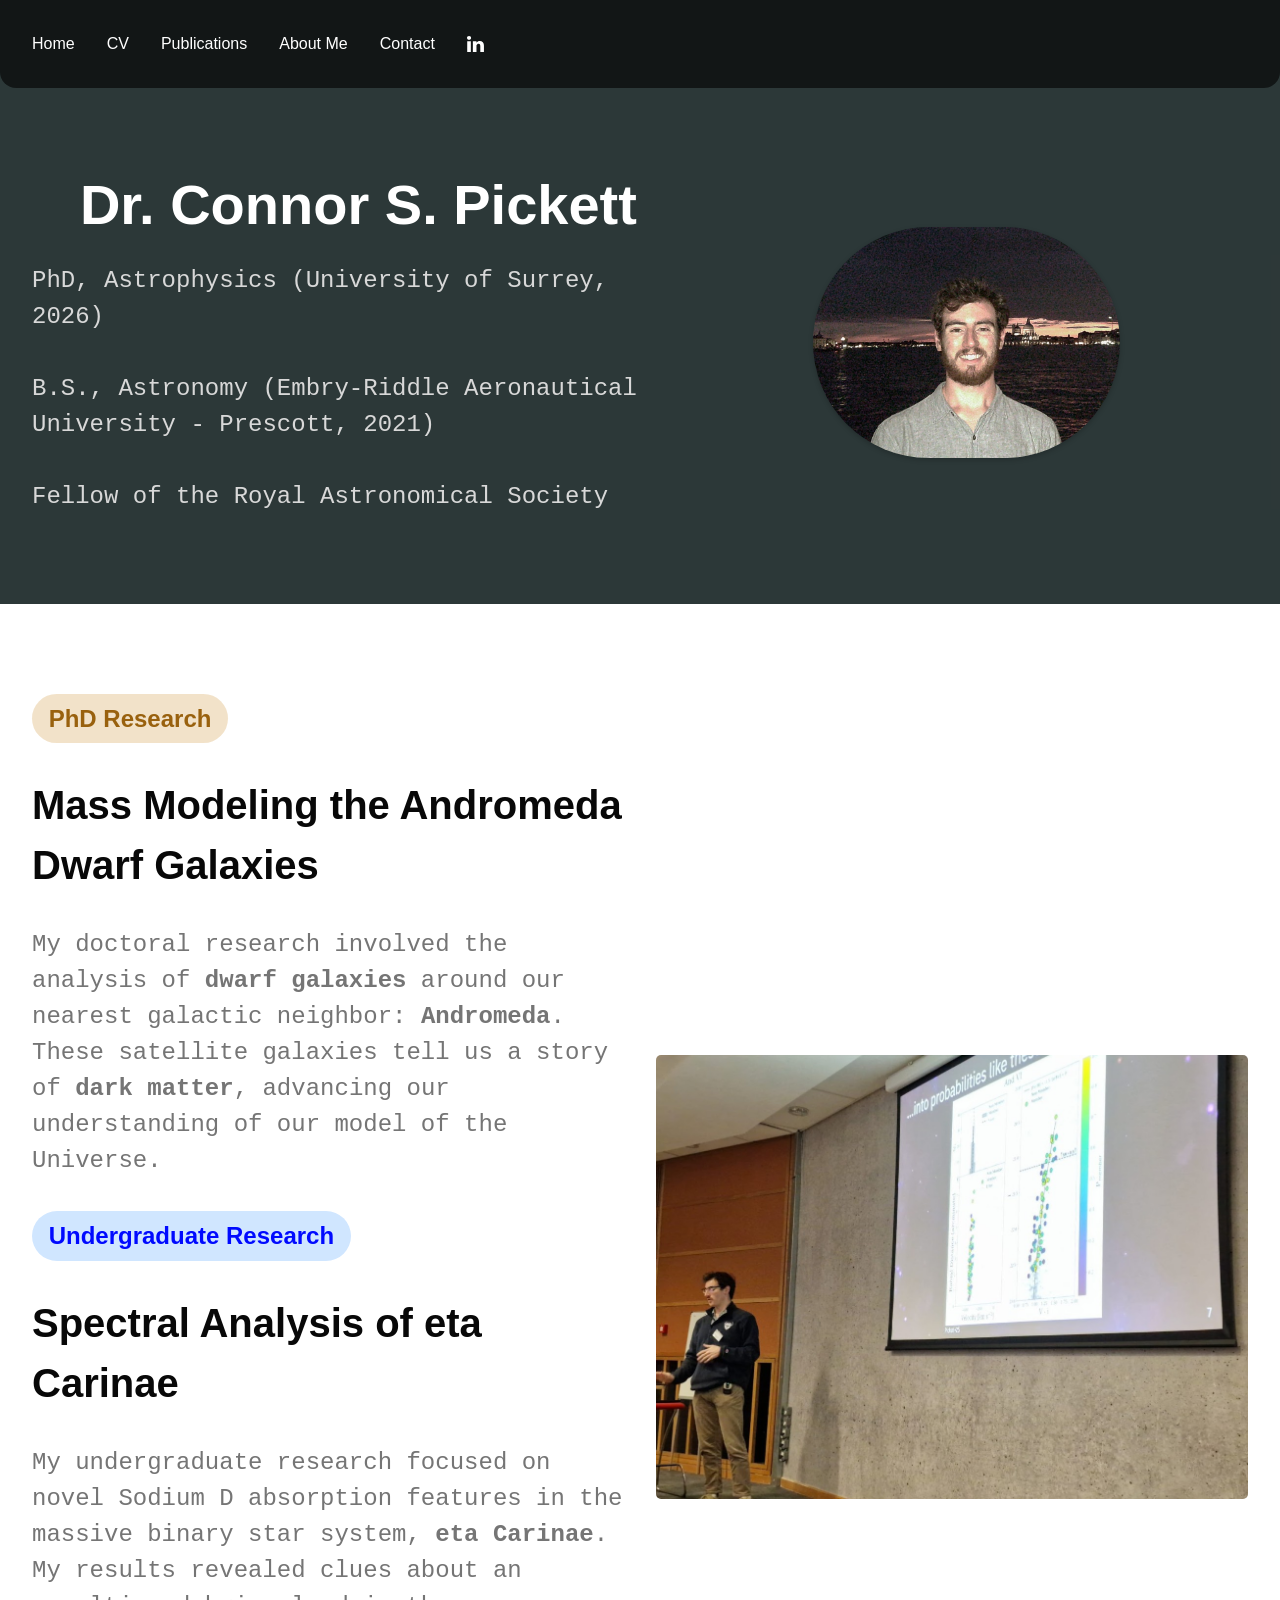
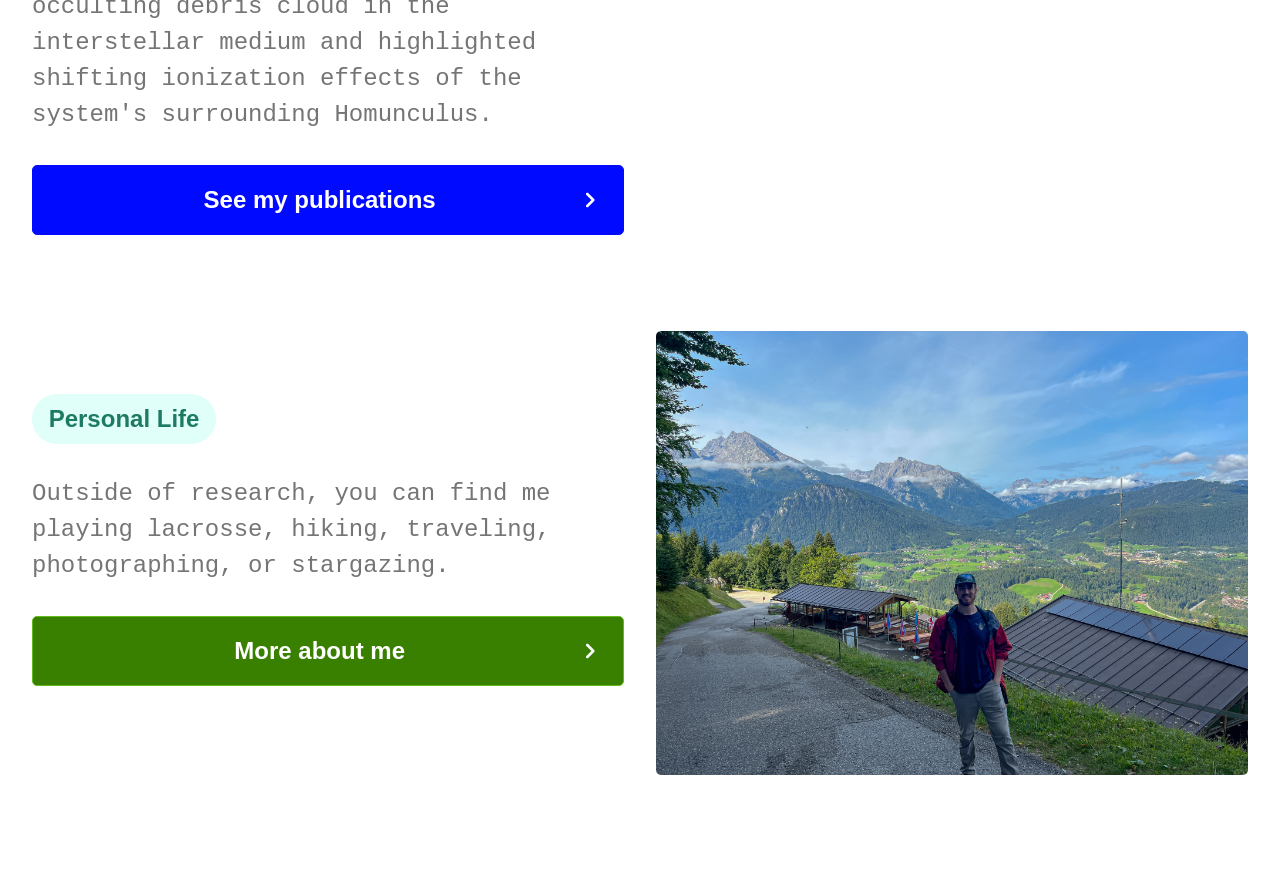
==== commit df24d16c: "Fixed broken collapsible menu on homepage" ====
--- a/index.html
+++ b/index.html
@@ -1,4 +1,4 @@
-<!DOCTYPE html><html lang="en" data-ws-project="d2877111-7832-4914-b8c5-27adac511c64" data-ws-version="2011" data-ws-last-published="2026-10-06T13:53:59.059Z"><head><link rel="stylesheet" type="text/css" href="/assets/static/app_generated_index-6937cd5a.CXdh7MXs.css"><meta charSet="UTF-8"/><meta name="viewport" content="width=device-width,initial-scale=1"/><link rel="preload" as="image" imageSrcSet="/assets/DSCF0302_denoised_Original__BVfyxD-fg0JsiM8csypn.JPG 384w, /assets/DSCF0302_denoised_Original__BVfyxD-fg0JsiM8csypn.JPG 640w, /assets/DSCF0302_denoised_Original__BVfyxD-fg0JsiM8csypn.JPG 750w, /assets/DSCF0302_denoised_Original__BVfyxD-fg0JsiM8csypn.JPG 828w, /assets/DSCF0302_denoised_Original__BVfyxD-fg0JsiM8csypn.JPG 1080w, /assets/DSCF0302_denoised_Original__BVfyxD-fg0JsiM8csypn.JPG 1200w, /assets/DSCF0302_denoised_Original__BVfyxD-fg0JsiM8csypn.JPG 1920w, /assets/DSCF0302_denoised_Original__BVfyxD-fg0JsiM8csypn.JPG 2048w, /assets/DSCF0302_denoised_Original__BVfyxD-fg0JsiM8csypn.JPG 3840w" imageSizes="(min-width: 1280px) 50vw, 100vw"/><link rel="icon" href="/assets/logo_r1qaJQiri6sK3rPyq-Sar.svg"/><meta property="og:url" content="https://url/"/><meta property="og:title" content="Dr. Connor S. Pickett"/><meta property="og:type" content="website"/><meta property="og:site_name" content="connor-s-pickett.github.io"/><meta name="description" content="The personal site of Connor S. Pickett, PhD Astrophysics"/><meta property="og:description" content="The personal site of Connor S. Pickett, PhD Astrophysics"/><meta property="og:image" content="/assets/logo_r1qaJQiri6sK3rPyq-Sar.svg"/><meta property="twitter:card" content="summary_large_image"/><title>Dr. Connor S. Pickett</title><script type="application/ld+json">{
+<!DOCTYPE html><html lang="en" data-ws-project="d2877111-7832-4914-b8c5-27adac511c64" data-ws-version="2023" data-ws-last-published="2026-10-06T14:47:59.394Z"><head><link rel="stylesheet" type="text/css" href="/assets/static/app_generated_index-6937cd5a._fmxvq8D.css"><meta charSet="UTF-8"/><meta name="viewport" content="width=device-width,initial-scale=1"/><link rel="preload" as="image" imageSrcSet="/assets/DSCF0302_denoised_Original__BVfyxD-fg0JsiM8csypn.JPG 384w, /assets/DSCF0302_denoised_Original__BVfyxD-fg0JsiM8csypn.JPG 640w, /assets/DSCF0302_denoised_Original__BVfyxD-fg0JsiM8csypn.JPG 750w, /assets/DSCF0302_denoised_Original__BVfyxD-fg0JsiM8csypn.JPG 828w, /assets/DSCF0302_denoised_Original__BVfyxD-fg0JsiM8csypn.JPG 1080w, /assets/DSCF0302_denoised_Original__BVfyxD-fg0JsiM8csypn.JPG 1200w, /assets/DSCF0302_denoised_Original__BVfyxD-fg0JsiM8csypn.JPG 1920w, /assets/DSCF0302_denoised_Original__BVfyxD-fg0JsiM8csypn.JPG 2048w, /assets/DSCF0302_denoised_Original__BVfyxD-fg0JsiM8csypn.JPG 3840w" imageSizes="(min-width: 1280px) 50vw, 100vw"/><link rel="icon" href="/assets/logo_r1qaJQiri6sK3rPyq-Sar.svg"/><meta property="og:url" content="https://url/"/><meta property="og:title" content="Dr. Connor S. Pickett"/><meta property="og:type" content="website"/><meta property="og:site_name" content="connor-s-pickett.github.io"/><meta name="description" content="The personal site of Connor S. Pickett, PhD Astrophysics"/><meta property="og:description" content="The personal site of Connor S. Pickett, PhD Astrophysics"/><meta property="og:image" content="/assets/logo_r1qaJQiri6sK3rPyq-Sar.svg"/><meta property="twitter:card" content="summary_large_image"/><title>Dr. Connor S. Pickett</title><script type="application/ld+json">{
   "@context": "https://schema.org",
   "@type": "WebSite",
   "name": "connor-s-pickett.github.io"
@@ -12,10 +12,10 @@
 </style></div><div class="w-box cauqto8 c1f64byh cob4r9p ch7qzpx c8x4o7e c1b60xtq c7ln0vi cl4bapb c1b2hhe5 c1guqnp7"><nav class="w-box c1357293 c9jnjeu c5tmc3l c1ldum37 cblpe2z c1xyv0ep c1lxiyww ca4qjwu c1cdc69r cuj80l1 cry9bxc c1kujfpy c1vfv5ml c18v2pa2 c1gut7ra cvyaqlm c5dy17i c1hsfuam c160atll c1cc0bj4 c7ln0vi c12jt7do cc3dq2t"><div style="display:contents"><div style="display:contents"><div class="w-box cry9bxc c1qyy4dh c18v2pa2 c10zkoym ct8c5y2 c15cml01 c1guqnp7 c10x096o c1rstvfo"><a aria-current="page" class="w-link c1blx93c csru8nn c1hz2opz c1c9nyn co9inq6 c18nx7en c13zjl4p c135vpv5 c1qyy4dh ct02u4h c4ru2y1 cl60rel czukzo6 cb06ied active" href="/">Home</a><a class="w-link c1blx93c csru8nn c1hz2opz c1c9nyn co9inq6 c18nx7en c13zjl4p c135vpv5 c1qyy4dh ct02u4h c4ru2y1 cl60rel czukzo6 cb06ied" href="/cv">CV<br/></a><a class="w-link c1blx93c csru8nn c1hz2opz c1c9nyn co9inq6 c18nx7en c13zjl4p c135vpv5 c1qyy4dh ct02u4h c4ru2y1 cl60rel czukzo6 cb06ied" href="/publications">Publications</a><a class="w-link c1blx93c csru8nn c1hz2opz c1c9nyn co9inq6 c18nx7en c13zjl4p c135vpv5 c1qyy4dh ct02u4h c4ru2y1 cl60rel czukzo6 cb06ied" href="/about-me">About Me</a><a class="w-link c1blx93c csru8nn c1hz2opz c1c9nyn co9inq6 c18nx7en c13zjl4p c135vpv5 c1qyy4dh ct02u4h c4ru2y1 cl60rel czukzo6 cb06ied" href="/contact">Contact</a><a aria-label="LinkedIn" href="https://www.linkedin.com/in/connor-s-pickett/" class="w-link c1blx93c csru8nn c1hz2opz c1c9nyn co9inq6 c18nx7en c13zjl4p c135vpv5 c1qyy4dh ct02u4h c4ru2y1 cl60rel czukzo6 cb06ied"><div class="w-html-embed csru8nn cblpe2z c1y0z7zr"><svg width="100%" height="100%" viewBox="0 0 18 17" fill="none" xmlns="http://www.w3.org/2000/svg">
 <path d="M0 1.97499C0 1.40259 0.202708 0.930366 0.608108 0.558324C1.01351 0.186265 1.54055 0.000244141 2.18919 0.000244141C2.82626 0.000244141 3.34169 0.183397 3.73552 0.549738C4.14092 0.927515 4.34363 1.41976 4.34363 2.0265C4.34363 2.576 4.14672 3.0339 3.7529 3.40024C3.3475 3.77802 2.81467 3.9669 2.15444 3.9669H2.13707C1.49999 3.9669 0.984562 3.77802 0.590734 3.40024C0.196905 3.02246 0 2.54737 0 1.97499ZM0.225869 17.0002V5.52953H4.08301V17.0002H0.225869ZM6.22008 17.0002H10.0772V10.5952C10.0772 10.1945 10.1236 9.8854 10.2162 9.6679C10.3784 9.27867 10.6245 8.94954 10.9546 8.68053C11.2847 8.4115 11.6988 8.277 12.1969 8.277C13.4942 8.277 14.1429 9.1413 14.1429 10.8699V17.0002H18V10.4235C18 8.72918 17.5946 7.44417 16.7838 6.56842C15.973 5.69266 14.9016 5.25478 13.5695 5.25478C12.0753 5.25478 10.9112 5.89013 10.0772 7.16084V7.19518H10.0598L10.0772 7.16084V5.52953H6.22008C6.24324 5.89585 6.25483 7.0349 6.25483 8.94669C6.25483 10.8585 6.24324 13.543 6.22008 17.0002Z" fill="currentColor"></path>
 </svg>
-</div></a></div></div></div></nav><div data-state="closed" class="w-collapsible cwvpjlf c1cc0bj4 cx6c9kw c174sw29 czqy8m4 cghf6oh c10x096o c1fvno8n c18rgifh cscsz6x coh89bn"><button type="button" aria-label="Open mobile menu" class="w-button c1blx93c c188j2zq c1b2tb9q c1xm4ef6 c1j33arz c1r2vfc1 ccfzz03 cub2gss cgcvr98 c1xjllne c135vpv5 ckm1y83 csru8nn c1md20bl c1e892th c1qyy4dh ct02u4h c1nouzdk c1hz2opz c1c9nyn co9inq6 c18nx7en c13zjl4p c1cb3y4c c1h3d6dm c12v7mf6 cl60rel czukzo6 cb06ied cv7lanz c1q2ekan cngthtj ckqzz7r" aria-controls="radix-:Rkm:" aria-expanded="false" data-state="closed"><div class="w-html-embed"><svg xmlns="http://www.w3.org/2000/svg" width="100%" height="100%" viewBox="0 0 24 24" fill="none" stroke="currentColor" stroke-width="2" stroke-linecap="round" stroke-linejoin="round" class="lucide lucide-menu"><line x1="4" x2="20" y1="12" y2="12"></line><line x1="4" x2="20" y1="6" y2="6"></line><line x1="4" x2="20" y1="18" y2="18"></line></svg></div></button><div data-state="closed" id="radix-:Rkm:" hidden="" data-ani="expand" class="w-collapsible-content"></div></div></div></div></div><main class="w-box"><section class="w-box cna0hdz c1mzb2kd c1ncvnur c1lw4ao9 c3rp5ks"><div class="w-box c1357293 c9jnjeu c5tmc3l c1ldum37 czr2pxy c1xyv0ep c1lfjoq7 czt6zfr cen6rs1 cuj80l1 copqmak c109i5bh c1qyy4dh cx6c9kw c174sw29"><div class="w-box cry9bxc c1lfjoq7 c16xs6ny ct02u4h c10zkoym ct8c5y2"><div class="w-box cwvpjlf c149s0mc"><div style="display:contents"><div style="display:contents"><img class="w-image c1pr4a8e c937pos c1v5v0 c12f3mdq c1s04os2 c149s0mc c1nj04wn c1nitjp7 c195lvp6 c1hr6a6t cdtylqg chmjof8 c1gxuxwl csru8nn c1xtxlkg c1l0vha7 csyy8v5 c1bc2i7x c17r8x7j c1hj7l1r c1qom380 c1778y6x ct02u4h cx84glk cwg8qvz" alt="" sizes="(min-width: 1280px) 50vw, 100vw" srcSet="/assets/DSCF0302_denoised_Original__BVfyxD-fg0JsiM8csypn.JPG 384w, /assets/DSCF0302_denoised_Original__BVfyxD-fg0JsiM8csypn.JPG 640w, /assets/DSCF0302_denoised_Original__BVfyxD-fg0JsiM8csypn.JPG 750w, /assets/DSCF0302_denoised_Original__BVfyxD-fg0JsiM8csypn.JPG 828w, /assets/DSCF0302_denoised_Original__BVfyxD-fg0JsiM8csypn.JPG 1080w, /assets/DSCF0302_denoised_Original__BVfyxD-fg0JsiM8csypn.JPG 1200w, /assets/DSCF0302_denoised_Original__BVfyxD-fg0JsiM8csypn.JPG 1920w, /assets/DSCF0302_denoised_Original__BVfyxD-fg0JsiM8csypn.JPG 2048w, /assets/DSCF0302_denoised_Original__BVfyxD-fg0JsiM8csypn.JPG 3840w" src="/assets/DSCF0302_denoised_Original__BVfyxD-fg0JsiM8csypn.JPG" decoding="async" loading="eager"/></div></div></div><h1 class="w-heading c11nr3ex c11dowh9 c1blx93c c4ru2y1 c13cx24t c6k8nt0 c1qom380 c1357293 c1f64byh cob4r9p ch7qzpx c8x4o7e c1b60xtq c1778y6x c1wt8a7g cir85gx ciaab56 c9ylysu c5m8ase cqeb86t c9jnjeu cw4saqy c12f3mdq c1t0ihdp ct4j2nr c6hjwpc cqk8ew7 cd3ofjz cqqvwpj c1ro4ucl c1oxsf8a c13madgv">Dr. Connor S. Pickett</h1><p class="w-paragraph cuj80l1 c9jnjeu c1357293 c16x0h2l cuoke4w cir85gx ciaab56 cw4saqy">PhD, Astrophysics (University of Surrey, 2026)<br/><br/>B.S., Astronomy (Embry-Riddle Aeronautical University - Prescott, 2021)<br/><br/>Fellow of the Royal Astronomical Society</p></div><div class="w-box cc3dq2t"><div style="display:contents"><div style="display:contents"><img class="w-image c1pr4a8e c937pos c1v5v0 c12f3mdq c1s04os2 c149s0mc c1nj04wn c1nitjp7 c195lvp6 c1hr6a6t cdtylqg chmjof8 c1gxuxwl csru8nn c1xtxlkg c1l0vha7 csyy8v5 c1bc2i7x c17r8x7j c1hj7l1r c1qom380 c1778y6x ct02u4h cx84glk cwg8qvz" alt="" sizes="(min-width: 1280px) 50vw, 100vw" srcSet="/assets/DSCF0302_denoised_Original__BVfyxD-fg0JsiM8csypn.JPG 384w, /assets/DSCF0302_denoised_Original__BVfyxD-fg0JsiM8csypn.JPG 640w, /assets/DSCF0302_denoised_Original__BVfyxD-fg0JsiM8csypn.JPG 750w, /assets/DSCF0302_denoised_Original__BVfyxD-fg0JsiM8csypn.JPG 828w, /assets/DSCF0302_denoised_Original__BVfyxD-fg0JsiM8csypn.JPG 1080w, /assets/DSCF0302_denoised_Original__BVfyxD-fg0JsiM8csypn.JPG 1200w, /assets/DSCF0302_denoised_Original__BVfyxD-fg0JsiM8csypn.JPG 1920w, /assets/DSCF0302_denoised_Original__BVfyxD-fg0JsiM8csypn.JPG 2048w, /assets/DSCF0302_denoised_Original__BVfyxD-fg0JsiM8csypn.JPG 3840w" src="/assets/DSCF0302_denoised_Original__BVfyxD-fg0JsiM8csypn.JPG" decoding="async" loading="eager"/></div></div></div></div></section><section id="casestudies" class="w-box cna0hdz c1mzb2kd"><div class="w-box c1357293 c9jnjeu c5tmc3l c1ldum37 czr2pxy c1xyv0ep c1lfjoq7 ca4qjwu c1cdc69r cuj80l1 cry9bxc"><div class="w-box cry9bxc c1lfjoq7 c1s46o9r cdczzub"><div class="w-box cid3fxx copqmak c1lxiyww c10zkoym ct8c5y2 c18v2pa2 c1qyy4dh c1f64byh c14zrzu7 cx6c9kw c13vvg1g"><div data-ani="slide-right" class="w-box cry9bxc c1lfjoq7 c10zkoym ct8c5y2 ct02u4h c1mcu1jn c1qyy4dh"><div class="w-box cry9bxc c1lfjoq7 c1z0l37u c1ml0hr7 c16xs6ny c1wt8a7g c1x4yn0w"><div class="w-text c1l0da7v c1qjiiz2 c1911kcz cif7xwi crezeol cy9kb2v cu385pj cvghewe cfzf927 c1noknrj c11dowh9 c4ru2y1 cuoke4w c11j74sn">PhD Research</div><h3 class="w-heading c1dxq9cf c11dowh9 c12y6bqh c4ru2y1">Mass Modeling the Andromeda Dwarf Galaxies</h3><p class="w-paragraph cuoke4w c16x0h2l">My doctoral research involved the analysis of <b class="w-element">dwarf galaxies</b> around our nearest galactic neighbor: <b class="w-element">Andromeda</b>. These satellite galaxies tell us a story of <b class="w-element">dark matter</b>, advancing our understanding of our model of the Universe.</p></div><div class="w-box cry9bxc c1lfjoq7 c1z0l37u c1ml0hr7 c16xs6ny c1wt8a7g c15077ix"><div class="w-text c1f4ds52 cy10lev c1911kcz cif7xwi crezeol cy9kb2v cu385pj cvghewe cfzf927 c1noknrj c11dowh9 c4ru2y1 cuoke4w">Undergraduate Research</div><h3 class="w-heading c1dxq9cf c11dowh9 c12y6bqh c4ru2y1">Spectral Analysis of eta Carinae</h3><p class="w-paragraph cuoke4w c16x0h2l">My undergraduate research focused on novel Sodium D absorption features in the massive binary star system, <b class="w-element">eta Carinae</b>. My results revealed clues about an occulting debris cloud in the interstellar medium and highlighted shifting ionization effects of the system&#x27;s surrounding Homunculus.</p></div><a class="w-link c1blx93c c1u9vug2 c1b2tb9q c1xm4ef6 c1j33arz c1r2vfc1 ccfzz03 cub2gss cgcvr98 c1xjllne c135vpv5 caafw5v csru8nn c1md20bl c1e892th c1qyy4dh ct02u4h c1nouzdk c1hz2opz c1c9nyn co9inq6 c18nx7en c13zjl4p c1cb3y4c c1h3d6dm c1mcu1jn c5nr124 cl60rel czukzo6 cb06ied" href="/publications"><span class="w-text c4ru2y1 cuoke4w">See my publications</span><div class="w-html-embed csru8nn cblpe2z c1y0z7zr"><svg width="100%" height="100%" viewBox="0 0 6 11" fill="none" xmlns="http://www.w3.org/2000/svg">
+</div></a></div></div></div></nav><div data-state="closed" class="w-collapsible cwvpjlf c1cc0bj4 cx6c9kw c174sw29 czqy8m4 cghf6oh c10x096o c1fvno8n c18rgifh cscsz6x coh89bn"><button type="button" aria-label="Open mobile menu" class="w-button c1blx93c c188j2zq c1b2tb9q c1xm4ef6 c1j33arz c1r2vfc1 ccfzz03 cub2gss cgcvr98 c1xjllne c135vpv5 ckm1y83 csru8nn c1md20bl c1e892th c1qyy4dh ct02u4h c1nouzdk c1hz2opz c1c9nyn co9inq6 c18nx7en c13zjl4p c1cb3y4c c1h3d6dm c12v7mf6 cl60rel czukzo6 cb06ied cv7lanz c1q2ekan cngthtj ckqzz7r" aria-controls="radix-:Rkm:" aria-expanded="false" data-state="closed"><div class="w-html-embed"><svg xmlns="http://www.w3.org/2000/svg" width="100%" height="100%" viewBox="0 0 24 24" fill="none" stroke="currentColor" stroke-width="2" stroke-linecap="round" stroke-linejoin="round" class="lucide lucide-menu"><line x1="4" x2="20" y1="12" y2="12"></line><line x1="4" x2="20" y1="6" y2="6"></line><line x1="4" x2="20" y1="18" y2="18"></line></svg></div></button><div data-state="closed" id="radix-:Rkm:" hidden="" data-ani="expand" class="w-collapsible-content"></div></div></div></div></div><main class="w-box"><section class="w-box cna0hdz c1mzb2kd c1ncvnur c1lw4ao9 c3rp5ks"><div class="w-box c1357293 c9jnjeu c5tmc3l c1ldum37 czr2pxy c1xyv0ep c1lfjoq7 czt6zfr cen6rs1 cuj80l1 copqmak c109i5bh c1qyy4dh cx6c9kw c174sw29"><div class="w-box cry9bxc c1lfjoq7 c16xs6ny ct02u4h c10zkoym ct8c5y2"><div class="w-box cwvpjlf c149s0mc"><div style="display:contents"><div style="display:contents"><img class="w-image c1pr4a8e c937pos c1v5v0 c12f3mdq c1s04os2 c149s0mc c1nj04wn c1nitjp7 c195lvp6 c1hr6a6t cdtylqg chmjof8 c1gxuxwl csru8nn c1xtxlkg c1l0vha7 csyy8v5 c1bc2i7x c17r8x7j c1hj7l1r c1qom380 c1778y6x ct02u4h cx84glk cwg8qvz" alt="" sizes="(min-width: 1280px) 50vw, 100vw" srcSet="/assets/DSCF0302_denoised_Original__BVfyxD-fg0JsiM8csypn.JPG 384w, /assets/DSCF0302_denoised_Original__BVfyxD-fg0JsiM8csypn.JPG 640w, /assets/DSCF0302_denoised_Original__BVfyxD-fg0JsiM8csypn.JPG 750w, /assets/DSCF0302_denoised_Original__BVfyxD-fg0JsiM8csypn.JPG 828w, /assets/DSCF0302_denoised_Original__BVfyxD-fg0JsiM8csypn.JPG 1080w, /assets/DSCF0302_denoised_Original__BVfyxD-fg0JsiM8csypn.JPG 1200w, /assets/DSCF0302_denoised_Original__BVfyxD-fg0JsiM8csypn.JPG 1920w, /assets/DSCF0302_denoised_Original__BVfyxD-fg0JsiM8csypn.JPG 2048w, /assets/DSCF0302_denoised_Original__BVfyxD-fg0JsiM8csypn.JPG 3840w" src="/assets/DSCF0302_denoised_Original__BVfyxD-fg0JsiM8csypn.JPG" decoding="async" loading="eager"/></div></div></div><h1 class="w-heading c11nr3ex c11dowh9 c1blx93c c4ru2y1 c13cx24t c6k8nt0 c1qom380 c1357293 c1f64byh cob4r9p ch7qzpx c8x4o7e c1b60xtq c1778y6x c1wt8a7g cir85gx ciaab56 c9ylysu c5m8ase cqeb86t c9jnjeu cw4saqy c12f3mdq c1t0ihdp ct4j2nr c6hjwpc cqk8ew7 cd3ofjz cqqvwpj c1ro4ucl c1oxsf8a c13madgv">Dr. Connor S. Pickett</h1><p class="w-paragraph cuj80l1 c9jnjeu c1357293 c16x0h2l cuoke4w cir85gx ciaab56 cw4saqy">PhD, Astrophysics (University of Surrey, 2026)<br/><br/>B.S., Astronomy (Embry-Riddle Aeronautical University - Prescott, 2021)<br/><br/>Fellow of the Royal Astronomical Society</p></div><div class="w-box cc3dq2t"><div style="display:contents"><div style="display:contents"><img class="w-image c1pr4a8e c937pos c1v5v0 c12f3mdq c1s04os2 c149s0mc c1nj04wn c1nitjp7 c195lvp6 c1hr6a6t cdtylqg chmjof8 c1gxuxwl csru8nn c1xtxlkg c1l0vha7 csyy8v5 c1bc2i7x c17r8x7j c1hj7l1r c1qom380 c1778y6x ct02u4h cx84glk cwg8qvz" alt="" sizes="(min-width: 1280px) 50vw, 100vw" srcSet="/assets/DSCF0302_denoised_Original__BVfyxD-fg0JsiM8csypn.JPG 384w, /assets/DSCF0302_denoised_Original__BVfyxD-fg0JsiM8csypn.JPG 640w, /assets/DSCF0302_denoised_Original__BVfyxD-fg0JsiM8csypn.JPG 750w, /assets/DSCF0302_denoised_Original__BVfyxD-fg0JsiM8csypn.JPG 828w, /assets/DSCF0302_denoised_Original__BVfyxD-fg0JsiM8csypn.JPG 1080w, /assets/DSCF0302_denoised_Original__BVfyxD-fg0JsiM8csypn.JPG 1200w, /assets/DSCF0302_denoised_Original__BVfyxD-fg0JsiM8csypn.JPG 1920w, /assets/DSCF0302_denoised_Original__BVfyxD-fg0JsiM8csypn.JPG 2048w, /assets/DSCF0302_denoised_Original__BVfyxD-fg0JsiM8csypn.JPG 3840w" src="/assets/DSCF0302_denoised_Original__BVfyxD-fg0JsiM8csypn.JPG" decoding="async" loading="eager"/></div></div></div></div></section><section id="casestudies" class="w-box cna0hdz c1mzb2kd"><div class="w-box c1357293 c9jnjeu c5tmc3l c1ldum37 czr2pxy c1xyv0ep c1lfjoq7 ca4qjwu c1cdc69r cuj80l1 cry9bxc"><div class="w-box cry9bxc c1lfjoq7 c1s46o9r cdczzub"><div class="w-box cid3fxx copqmak c1lxiyww c10zkoym ct8c5y2 c18v2pa2 c1qyy4dh c1f64byh c14zrzu7 cx6c9kw c13vvg1g"><div data-ani="slide-right" class="w-box cry9bxc c1lfjoq7 c10zkoym ct8c5y2 ct02u4h c1mcu1jn c1qyy4dh"><div class="w-box cry9bxc c1lfjoq7 c1z0l37u c1ml0hr7 c16xs6ny c1wt8a7g c1x4yn0w"><div class="w-text c1l0da7v c1qjiiz2 c1911kcz cif7xwi crezeol cy9kb2v cu385pj cvghewe cfzf927 c1noknrj c11dowh9 c4ru2y1 cuoke4w c11j74sn">PhD Research</div><h3 class="w-heading c1dxq9cf c11dowh9 c12y6bqh c4ru2y1">Mass Modeling the Andromeda Dwarf Galaxies</h3><p class="w-paragraph cuoke4w c16x0h2l">My doctoral research involved the analysis of <b class="w-element">dwarf galaxies</b> around our nearest galactic neighbor: <b class="w-element">Andromeda</b>. These satellite galaxies tell us a story of <b class="w-element">dark matter</b>, advancing our understanding of our model of the Universe.</p></div><div class="w-box cry9bxc c1lfjoq7 c1z0l37u c1ml0hr7 c16xs6ny c1wt8a7g c15077ix"><div class="w-text c1f4ds52 cy10lev c1911kcz cif7xwi crezeol cy9kb2v cu385pj cvghewe cfzf927 c1noknrj c11dowh9 c4ru2y1 cuoke4w">Undergraduate Research</div><h3 class="w-heading c1dxq9cf c11dowh9 c12y6bqh c4ru2y1">Spectral Analysis of eta Carinae</h3><p class="w-paragraph cuoke4w c16x0h2l">My undergraduate research focused on novel Sodium D absorption features in the massive binary star system, <b class="w-element">eta Carinae</b>. My results revealed clues about an occulting debris cloud in the interstellar medium and highlighted shifting ionization effects of the system&#x27;s surrounding Homunculus.</p></div><a class="w-link c1blx93c c1u9vug2 c1b2tb9q c1xm4ef6 c1j33arz c1r2vfc1 ccfzz03 cub2gss cgcvr98 c1xjllne c135vpv5 caafw5v csru8nn c1md20bl c1e892th c1qyy4dh ct02u4h c1nouzdk c1hz2opz c1c9nyn co9inq6 c18nx7en c13zjl4p c1cb3y4c c1h3d6dm c1mcu1jn c5nr124 cl60rel czukzo6 cb06ied" href="/publications"><span class="w-text c4ru2y1 cuoke4w c9jnjeu c1357293">See my publications</span><div class="w-html-embed csru8nn cblpe2z c1y0z7zr"><svg width="100%" height="100%" viewBox="0 0 6 11" fill="none" xmlns="http://www.w3.org/2000/svg">
 <path d="M5.63335 4.87364L1.51379 0.759206C1.16776 0.413598 0.605566 0.413598 0.259528 0.759206C-0.0865095 1.10481 -0.0865095 1.66631 0.259528 2.01191L3.75196 5.5L0.259528 8.9881C-0.0865095 9.3337 -0.0865095 9.8952 0.259528 10.2408C0.432545 10.4136 0.65957 10.5 0.886652 10.5C1.11373 10.5 1.34078 10.4136 1.51378 10.2408L5.63333 6.12637C5.97937 5.78076 5.97937 5.21927 5.63333 4.87366L5.63335 4.87364Z" fill="currentColor"></path>
 </svg>
-</div></a></div><div data-ani="slide-left" class="w-box c1qom380 cc1qqvk ca8mi09 c1az52h8 c17ln3hy c12sm2j2 c18q41w5 c1ajrq2j c937pos c1v5v0 c891fy0 c12f3mdq c14gd3b3"><img class="w-image cr8yqfm c1ufwdzl c5blvcv cml0h3f crf3ls2 c1gxuxwl c57idyp c10mt0ot c1qom380 csru8nn c1778y6x c1t3frhm c149s0mc c1rl8cmh cuodx11 c1jr3228 c16fwybl caj6wjx" alt="" width="1207" height="905" sizes="100vw" srcSet="/assets/2775dceb-da31-456a-96d1-4047bd1e24c6_kt4jwP2UcJz9gzQxW9Kba.jpg 16w, /assets/2775dceb-da31-456a-96d1-4047bd1e24c6_kt4jwP2UcJz9gzQxW9Kba.jpg 32w, /assets/2775dceb-da31-456a-96d1-4047bd1e24c6_kt4jwP2UcJz9gzQxW9Kba.jpg 48w, /assets/2775dceb-da31-456a-96d1-4047bd1e24c6_kt4jwP2UcJz9gzQxW9Kba.jpg 64w, /assets/2775dceb-da31-456a-96d1-4047bd1e24c6_kt4jwP2UcJz9gzQxW9Kba.jpg 96w, /assets/2775dceb-da31-456a-96d1-4047bd1e24c6_kt4jwP2UcJz9gzQxW9Kba.jpg 128w, /assets/2775dceb-da31-456a-96d1-4047bd1e24c6_kt4jwP2UcJz9gzQxW9Kba.jpg 256w, /assets/2775dceb-da31-456a-96d1-4047bd1e24c6_kt4jwP2UcJz9gzQxW9Kba.jpg 384w, /assets/2775dceb-da31-456a-96d1-4047bd1e24c6_kt4jwP2UcJz9gzQxW9Kba.jpg 640w, /assets/2775dceb-da31-456a-96d1-4047bd1e24c6_kt4jwP2UcJz9gzQxW9Kba.jpg 750w, /assets/2775dceb-da31-456a-96d1-4047bd1e24c6_kt4jwP2UcJz9gzQxW9Kba.jpg 828w, /assets/2775dceb-da31-456a-96d1-4047bd1e24c6_kt4jwP2UcJz9gzQxW9Kba.jpg 1080w, /assets/2775dceb-da31-456a-96d1-4047bd1e24c6_kt4jwP2UcJz9gzQxW9Kba.jpg 1200w, /assets/2775dceb-da31-456a-96d1-4047bd1e24c6_kt4jwP2UcJz9gzQxW9Kba.jpg 1920w, /assets/2775dceb-da31-456a-96d1-4047bd1e24c6_kt4jwP2UcJz9gzQxW9Kba.jpg 2048w, /assets/2775dceb-da31-456a-96d1-4047bd1e24c6_kt4jwP2UcJz9gzQxW9Kba.jpg 3840w" src="/assets/2775dceb-da31-456a-96d1-4047bd1e24c6_kt4jwP2UcJz9gzQxW9Kba.jpg" decoding="async" loading="lazy"/></div></div><div class="w-box cid3fxx copqmak c1lxiyww c10zkoym ct8c5y2 c18v2pa2 c1qyy4dh c1f64byh c14zrzu7 cx6c9kw c13vvg1g"><div data-ani="slide-right" class="w-box cry9bxc c1lfjoq7 c10zkoym ct8c5y2 ct02u4h c12sm2j2 c1qyy4dh"><div class="w-box cry9bxc c1lfjoq7 c1z0l37u c1ml0hr7 c16xs6ny c1wt8a7g"><div class="w-text c1j31418 c1nowve7 c1911kcz cif7xwi crezeol cy9kb2v cu385pj cvghewe cfzf927 c1noknrj c11dowh9 cuoke4w">Personal Life</div><p class="w-paragraph cuoke4w c16x0h2l">Outside of research, you can find me playing lacrosse, hiking, traveling, photographing, or stargazing.</p><a class="w-link c1blx93c c188j2zq c1b2tb9q c1xm4ef6 c1j33arz c1r2vfc1 ccfzz03 cub2gss cgcvr98 c1xjllne c135vpv5 caafw5v csru8nn c1md20bl c1e892th c1qyy4dh ct02u4h c1nouzdk c1hz2opz c1c9nyn co9inq6 c18nx7en c13zjl4p c1cb3y4c cuoke4w c1qom380 c5m8ase cqeb86t c1mcu1jn c12v7mf6 cl60rel czukzo6 cb06ied cbrjbcw" href="/about-me"><span class="w-text c4ru2y1">More about me</span><div class="w-html-embed csru8nn cblpe2z c1y0z7zr"><svg width="100%" height="100%" viewBox="0 0 6 11" fill="none" xmlns="http://www.w3.org/2000/svg">
+</div></a></div><div data-ani="slide-left" class="w-box c1qom380 cc1qqvk ca8mi09 c1az52h8 c17ln3hy c12sm2j2 c18q41w5 c1ajrq2j c937pos c1v5v0 c891fy0 c12f3mdq c14gd3b3"><img class="w-image cr8yqfm c1ufwdzl c5blvcv cml0h3f crf3ls2 c1gxuxwl c57idyp c10mt0ot c1qom380 csru8nn c1778y6x c1t3frhm c149s0mc c1rl8cmh cuodx11 c1jr3228 c16fwybl caj6wjx" alt="" width="1207" height="905" sizes="100vw" srcSet="/assets/2775dceb-da31-456a-96d1-4047bd1e24c6_kt4jwP2UcJz9gzQxW9Kba.jpg 16w, /assets/2775dceb-da31-456a-96d1-4047bd1e24c6_kt4jwP2UcJz9gzQxW9Kba.jpg 32w, /assets/2775dceb-da31-456a-96d1-4047bd1e24c6_kt4jwP2UcJz9gzQxW9Kba.jpg 48w, /assets/2775dceb-da31-456a-96d1-4047bd1e24c6_kt4jwP2UcJz9gzQxW9Kba.jpg 64w, /assets/2775dceb-da31-456a-96d1-4047bd1e24c6_kt4jwP2UcJz9gzQxW9Kba.jpg 96w, /assets/2775dceb-da31-456a-96d1-4047bd1e24c6_kt4jwP2UcJz9gzQxW9Kba.jpg 128w, /assets/2775dceb-da31-456a-96d1-4047bd1e24c6_kt4jwP2UcJz9gzQxW9Kba.jpg 256w, /assets/2775dceb-da31-456a-96d1-4047bd1e24c6_kt4jwP2UcJz9gzQxW9Kba.jpg 384w, /assets/2775dceb-da31-456a-96d1-4047bd1e24c6_kt4jwP2UcJz9gzQxW9Kba.jpg 640w, /assets/2775dceb-da31-456a-96d1-4047bd1e24c6_kt4jwP2UcJz9gzQxW9Kba.jpg 750w, /assets/2775dceb-da31-456a-96d1-4047bd1e24c6_kt4jwP2UcJz9gzQxW9Kba.jpg 828w, /assets/2775dceb-da31-456a-96d1-4047bd1e24c6_kt4jwP2UcJz9gzQxW9Kba.jpg 1080w, /assets/2775dceb-da31-456a-96d1-4047bd1e24c6_kt4jwP2UcJz9gzQxW9Kba.jpg 1200w, /assets/2775dceb-da31-456a-96d1-4047bd1e24c6_kt4jwP2UcJz9gzQxW9Kba.jpg 1920w, /assets/2775dceb-da31-456a-96d1-4047bd1e24c6_kt4jwP2UcJz9gzQxW9Kba.jpg 2048w, /assets/2775dceb-da31-456a-96d1-4047bd1e24c6_kt4jwP2UcJz9gzQxW9Kba.jpg 3840w" src="/assets/2775dceb-da31-456a-96d1-4047bd1e24c6_kt4jwP2UcJz9gzQxW9Kba.jpg" decoding="async" loading="lazy"/></div></div><div class="w-box cid3fxx copqmak c1lxiyww c10zkoym ct8c5y2 ct02u4h c1qyy4dh c1f64byh c14zrzu7 cx6c9kw c13vvg1g"><div data-ani="slide-right" class="w-box cry9bxc c1lfjoq7 c10zkoym ct8c5y2 ct02u4h c12sm2j2 c1qyy4dh"><div class="w-box cry9bxc c1lfjoq7 c1z0l37u c1ml0hr7 c16xs6ny c1wt8a7g"><div class="w-text c1j31418 c1nowve7 c1911kcz cif7xwi crezeol cy9kb2v cu385pj cvghewe cfzf927 c1noknrj c11dowh9 cuoke4w c4ru2y1">Personal Life</div><p class="w-paragraph cuoke4w c16x0h2l">Outside of research, you can find me playing lacrosse, hiking, traveling, photographing, or stargazing.</p><a class="w-link c1blx93c c188j2zq c1b2tb9q c1xm4ef6 c1j33arz c1r2vfc1 ccfzz03 cub2gss cgcvr98 c1xjllne c135vpv5 caafw5v csru8nn c1md20bl c1e892th c1qyy4dh ct02u4h c1nouzdk c1hz2opz c1c9nyn co9inq6 c18nx7en c13zjl4p c1cb3y4c cuoke4w c1qom380 c5m8ase cqeb86t c1mcu1jn c12v7mf6 cl60rel czukzo6 cb06ied cbrjbcw" href="/about-me"><span class="w-text c4ru2y1 c9jnjeu c1357293">More about me</span><div class="w-html-embed csru8nn cblpe2z c1y0z7zr"><svg width="100%" height="100%" viewBox="0 0 6 11" fill="none" xmlns="http://www.w3.org/2000/svg">
 <path d="M5.63335 4.87364L1.51379 0.759206C1.16776 0.413598 0.605566 0.413598 0.259528 0.759206C-0.0865095 1.10481 -0.0865095 1.66631 0.259528 2.01191L3.75196 5.5L0.259528 8.9881C-0.0865095 9.3337 -0.0865095 9.8952 0.259528 10.2408C0.432545 10.4136 0.65957 10.5 0.886652 10.5C1.11373 10.5 1.34078 10.4136 1.51378 10.2408L5.63333 6.12637C5.97937 5.78076 5.97937 5.21927 5.63333 4.87366L5.63335 4.87364Z" fill="currentColor"></path>
 </svg>
-</div></a></div></div><div data-ani="slide-left" class="w-box c1qom380 cc1qqvk ca8mi09 c1az52h8 c17ln3hy c12sm2j2 c18q41w5 c1ajrq2j c937pos c1v5v0 c891fy0 c12f3mdq c14gd3b3"><img class="w-image cr8yqfm c1ufwdzl c5blvcv cml0h3f crf3ls2 c1gxuxwl c57idyp csru8nn c1f64byh cob4r9p ch7qzpx c8x4o7e c1b60xtq c12sm2j2 c1yitbim c1778y6x c1t3frhm cgn90jy" alt="" width="4032" height="3024" sizes="100vw" srcSet="/assets/D7B59805-FFC7-4BE9-A0D1-0CEE2306BBCF_J550nvE7NfWFvKHrhS-oN.jpg 16w, /assets/D7B59805-FFC7-4BE9-A0D1-0CEE2306BBCF_J550nvE7NfWFvKHrhS-oN.jpg 32w, /assets/D7B59805-FFC7-4BE9-A0D1-0CEE2306BBCF_J550nvE7NfWFvKHrhS-oN.jpg 48w, /assets/D7B59805-FFC7-4BE9-A0D1-0CEE2306BBCF_J550nvE7NfWFvKHrhS-oN.jpg 64w, /assets/D7B59805-FFC7-4BE9-A0D1-0CEE2306BBCF_J550nvE7NfWFvKHrhS-oN.jpg 96w, /assets/D7B59805-FFC7-4BE9-A0D1-0CEE2306BBCF_J550nvE7NfWFvKHrhS-oN.jpg 128w, /assets/D7B59805-FFC7-4BE9-A0D1-0CEE2306BBCF_J550nvE7NfWFvKHrhS-oN.jpg 256w, /assets/D7B59805-FFC7-4BE9-A0D1-0CEE2306BBCF_J550nvE7NfWFvKHrhS-oN.jpg 384w, /assets/D7B59805-FFC7-4BE9-A0D1-0CEE2306BBCF_J550nvE7NfWFvKHrhS-oN.jpg 640w, /assets/D7B59805-FFC7-4BE9-A0D1-0CEE2306BBCF_J550nvE7NfWFvKHrhS-oN.jpg 750w, /assets/D7B59805-FFC7-4BE9-A0D1-0CEE2306BBCF_J550nvE7NfWFvKHrhS-oN.jpg 828w, /assets/D7B59805-FFC7-4BE9-A0D1-0CEE2306BBCF_J550nvE7NfWFvKHrhS-oN.jpg 1080w, /assets/D7B59805-FFC7-4BE9-A0D1-0CEE2306BBCF_J550nvE7NfWFvKHrhS-oN.jpg 1200w, /assets/D7B59805-FFC7-4BE9-A0D1-0CEE2306BBCF_J550nvE7NfWFvKHrhS-oN.jpg 1920w, /assets/D7B59805-FFC7-4BE9-A0D1-0CEE2306BBCF_J550nvE7NfWFvKHrhS-oN.jpg 2048w, /assets/D7B59805-FFC7-4BE9-A0D1-0CEE2306BBCF_J550nvE7NfWFvKHrhS-oN.jpg 3840w" src="/assets/D7B59805-FFC7-4BE9-A0D1-0CEE2306BBCF_J550nvE7NfWFvKHrhS-oN.jpg" decoding="async" loading="lazy"/></div></div></div></div></section></main></div><script id="vike_pageContext" type="application/json">{"_urlRewrite":null,"pageId":"/pages/index","routeParams":{},"data":{"url":"https://url/","system":{"params":{},"search":{},"origin":"https://url","pathname":"/"},"resources":{},"pageMeta":{"title":"Dr. Connor S. Pickett","description":"The personal site of Connor S. Pickett, PhD Astrophysics","excludePageFromSearch":false,"language":"!undefined","socialImageAssetName":"logo_r1qaJQiri6sK3rPyq-Sar.svg","socialImageUrl":"!undefined","status":"!undefined","redirect":"!undefined","content":"!undefined","custom":[]}}}</script><script id="vike_globalContext" type="application/json">{}</script><script src="/assets/entries/entry-server-routing.CB5JrzK9.js" type="module" async></script><link rel="modulepreload" href="/assets/entries/pages_index.CzJLyOEJ.js" as="script" type="text/javascript"><link rel="modulepreload" href="/assets/chunks/chunk-KdTUgvUb.js" as="script" type="text/javascript"><link rel="modulepreload" href="/assets/chunks/chunk-Bycr488a.js" as="script" type="text/javascript"><link rel="modulepreload" href="/assets/chunks/chunk-e-QQvB4U.js" as="script" type="text/javascript"><link rel="modulepreload" href="/assets/chunks/chunk-Clz921dj.js" as="script" type="text/javascript"><link rel="modulepreload" href="/assets/chunks/chunk-CfDKA87E.js" as="script" type="text/javascript"></body></html>+</div></a></div></div><div data-ani="slide-left" class="w-box c1qom380 cc1qqvk ca8mi09 c1az52h8 c17ln3hy c12sm2j2 c18q41w5 c1ajrq2j c937pos c1v5v0 c891fy0 c12f3mdq c14gd3b3"><img class="w-image cr8yqfm c1ufwdzl c5blvcv cml0h3f crf3ls2 c1gxuxwl c57idyp csru8nn c1f64byh cob4r9p ch7qzpx c8x4o7e c1b60xtq c12sm2j2 c1yitbim c1778y6x c1t3frhm cgn90jy" alt="" width="4032" height="3024" sizes="100vw" srcSet="/assets/D7B59805-FFC7-4BE9-A0D1-0CEE2306BBCF_J550nvE7NfWFvKHrhS-oN.jpg 16w, /assets/D7B59805-FFC7-4BE9-A0D1-0CEE2306BBCF_J550nvE7NfWFvKHrhS-oN.jpg 32w, /assets/D7B59805-FFC7-4BE9-A0D1-0CEE2306BBCF_J550nvE7NfWFvKHrhS-oN.jpg 48w, /assets/D7B59805-FFC7-4BE9-A0D1-0CEE2306BBCF_J550nvE7NfWFvKHrhS-oN.jpg 64w, /assets/D7B59805-FFC7-4BE9-A0D1-0CEE2306BBCF_J550nvE7NfWFvKHrhS-oN.jpg 96w, /assets/D7B59805-FFC7-4BE9-A0D1-0CEE2306BBCF_J550nvE7NfWFvKHrhS-oN.jpg 128w, /assets/D7B59805-FFC7-4BE9-A0D1-0CEE2306BBCF_J550nvE7NfWFvKHrhS-oN.jpg 256w, /assets/D7B59805-FFC7-4BE9-A0D1-0CEE2306BBCF_J550nvE7NfWFvKHrhS-oN.jpg 384w, /assets/D7B59805-FFC7-4BE9-A0D1-0CEE2306BBCF_J550nvE7NfWFvKHrhS-oN.jpg 640w, /assets/D7B59805-FFC7-4BE9-A0D1-0CEE2306BBCF_J550nvE7NfWFvKHrhS-oN.jpg 750w, /assets/D7B59805-FFC7-4BE9-A0D1-0CEE2306BBCF_J550nvE7NfWFvKHrhS-oN.jpg 828w, /assets/D7B59805-FFC7-4BE9-A0D1-0CEE2306BBCF_J550nvE7NfWFvKHrhS-oN.jpg 1080w, /assets/D7B59805-FFC7-4BE9-A0D1-0CEE2306BBCF_J550nvE7NfWFvKHrhS-oN.jpg 1200w, /assets/D7B59805-FFC7-4BE9-A0D1-0CEE2306BBCF_J550nvE7NfWFvKHrhS-oN.jpg 1920w, /assets/D7B59805-FFC7-4BE9-A0D1-0CEE2306BBCF_J550nvE7NfWFvKHrhS-oN.jpg 2048w, /assets/D7B59805-FFC7-4BE9-A0D1-0CEE2306BBCF_J550nvE7NfWFvKHrhS-oN.jpg 3840w" src="/assets/D7B59805-FFC7-4BE9-A0D1-0CEE2306BBCF_J550nvE7NfWFvKHrhS-oN.jpg" decoding="async" loading="lazy"/></div></div></div></div></section></main></div><script id="vike_pageContext" type="application/json">{"_urlRewrite":null,"pageId":"/pages/index","routeParams":{},"data":{"url":"https://url/","system":{"params":{},"search":{},"origin":"https://url","pathname":"/"},"resources":{},"pageMeta":{"title":"Dr. Connor S. Pickett","description":"The personal site of Connor S. Pickett, PhD Astrophysics","excludePageFromSearch":false,"language":"!undefined","socialImageAssetName":"logo_r1qaJQiri6sK3rPyq-Sar.svg","socialImageUrl":"!undefined","status":"!undefined","redirect":"!undefined","content":"!undefined","custom":[]}}}</script><script id="vike_globalContext" type="application/json">{}</script><script src="/assets/entries/entry-server-routing.BADJ0mYG.js" type="module" async></script><link rel="modulepreload" href="/assets/entries/pages_index.DzrFppCK.js" as="script" type="text/javascript"><link rel="modulepreload" href="/assets/chunks/chunk-KdTUgvUb.js" as="script" type="text/javascript"><link rel="modulepreload" href="/assets/chunks/chunk-Bycr488a.js" as="script" type="text/javascript"><link rel="modulepreload" href="/assets/chunks/chunk-e-QQvB4U.js" as="script" type="text/javascript"><link rel="modulepreload" href="/assets/chunks/chunk-Clz921dj.js" as="script" type="text/javascript"><link rel="modulepreload" href="/assets/chunks/chunk-CfDKA87E.js" as="script" type="text/javascript"></body></html>
--- a/assets/static/app_generated_index-6937cd5a._fmxvq8D.css
+++ b/assets/static/app_generated_index-6937cd5a._fmxvq8D.css
@@ -0,0 +1 @@
+@layer presets{:root{display:grid;min-height:100%;grid-template-rows:auto;grid-template-columns:1fr;font-family:Arial,Roboto,sans-serif;font-size:16px;line-height:1.2;white-space:pre-wrap;white-space-collapse:preserve}b.w-element{font-weight:700;box-sizing:border-box}body.w-element{box-sizing:border-box;-webkit-font-smoothing:antialiased;-moz-osx-font-smoothing:grayscale;margin:0}div.w-element,li.w-element,p.w-element,ul.w-element{box-sizing:border-box}body.w-body{box-sizing:border-box;-webkit-font-smoothing:antialiased;-moz-osx-font-smoothing:grayscale;margin:0}div.w-html-embed{display:contents;white-space:normal;white-space-collapse:collapse}div.w-box{box-sizing:border-box}main.w-box{box-sizing:border-box}nav.w-box{box-sizing:border-box}section.w-box{box-sizing:border-box}h1.w-heading,h3.w-heading,p.w-paragraph,div.w-collapsible{box-sizing:border-box}img.w-image{box-sizing:border-box;max-width:100%;display:block;height:auto}div.w-text{box-sizing:border-box;min-height:1em}a.w-link{box-sizing:border-box;display:inline-block}button.w-button{font-family:inherit;font-size:100%;line-height:1.15;box-sizing:border-box;border-top-style:solid;border-right-style:solid;border-bottom-style:solid;border-left-style:solid;text-transform:none;margin:0}div.w-collapsible-content{box-sizing:border-box}a.w-rich-text-link{box-sizing:border-box;display:inline-block}}@media all{.c1357293{margin-right:auto}:root{--font-lineheight-00: .95;--font-lineheight-0: 1.1;--font-lineheight-1: 1.25;--font-lineheight-2: 1.375;--font-lineheight-3: 1.5;--font-lineheight-4: 1.75;--font-lineheight-5: 2;--font-letterspacing-0: -.05em;--font-letterspacing-1: .025em;--font-letterspacing-2: .05em;--font-letterspacing-3: .075em;--font-letterspacing-4: .15em;--font-letterspacing-5: .5em;--font-letterspacing-6: .75em;--font-letterspacing-7: 1em;--font-size-00: .5rem;--font-size-0: .75rem;--font-size-1: 1rem;--font-size-2: 1.1rem;--font-size-3: 1.25rem;--font-size-4: 1.5rem;--font-size-5: 2rem;--font-size-6: 2.5rem;--font-size-7: 3rem;--font-size-8: 3.5rem;--font-size-fluid-0: clamp(.75rem,2vw,1rem);--font-size-fluid-1: clamp(1rem,4vw,1.5rem);--font-size-fluid-2: clamp(1.5rem,6vw,2.5rem);--font-size-fluid-3: clamp(2rem,9vw,3.5rem);--size-000: -.5rem;--size-00: -.25rem;--size-1: .25rem;--size-2: .5rem;--size-3: 1rem;--size-4: 1.25rem;--size-5: 1.5rem;--size-6: 1.75rem;--size-7: 2rem;--size-8: 3rem;--size-9: 4rem;--size-10: 5rem;--size-11: 7.5rem;--size-12: 10rem;--size-13: 15rem;--size-14: 20rem;--size-15: 30rem;--size-px-000: -8px;--size-px-00: -4px;--size-px-1: 4px;--size-px-2: 8px;--size-px-3: 16px;--size-px-4: 20px;--size-px-5: 24px;--size-px-6: 28px;--size-px-7: 32px;--size-px-8: 48px;--size-px-9: 64px;--size-px-10: 80px;--size-px-11: 120px;--size-px-12: 160px;--size-px-13: 240px;--size-px-14: 320px;--size-px-15: 480px;--size-fluid-1: clamp(.5rem,1vw,1rem);--size-fluid-2: clamp(1rem,2vw,1.5rem);--size-fluid-3: clamp(1.5rem,3vw,2rem);--size-fluid-4: clamp(2rem,4vw,3rem);--size-fluid-5: clamp(4rem,5vw,5rem);--size-fluid-6: clamp(5rem,7vw,7.5rem);--size-fluid-7: clamp(7.5rem,10vw,10rem);--size-fluid-8: clamp(10rem,20vw,15rem);--size-fluid-9: clamp(15rem,30vw,20rem);--size-fluid-10: clamp(20rem,40vw,30rem);--size-content-1: 20ch;--size-content-2: 45ch;--size-content-3: 60ch;--size-header-1: 20ch;--size-header-2: 25ch;--size-header-3: 35ch;--size-xxs: 240px;--size-xs: 360px;--size-sm: 480px;--size-md: 768px;--size-lg: 1024px;--size-xl: 1440px;--size-xxl: 1920px;--size-relative-000: -.5ch;--size-relative-00: -.25ch;--size-relative-1: .25ch;--size-relative-2: .5ch;--size-relative-3: 1ch;--size-relative-4: 1.25ch;--size-relative-5: 1.5ch;--size-relative-6: 1.75ch;--size-relative-7: 2ch;--size-relative-8: 3ch;--size-relative-9: 4ch;--size-relative-10: 5ch;--size-relative-11: 7.5ch;--size-relative-12: 10ch;--size-relative-13: 15ch;--size-relative-14: 20ch;--size-relative-15: 30ch;--ease-1: cubic-bezier(.25,0,.5,1);--ease-2: cubic-bezier(.25,0,.4,1);--ease-3: cubic-bezier(.25,0,.3,1);--ease-4: cubic-bezier(.25,0,.2,1);--ease-5: cubic-bezier(.25,0,.1,1);--ease-in-1: cubic-bezier(.25,0,1,1);--ease-in-2: cubic-bezier(.5,0,1,1);--ease-in-3: cubic-bezier(.7,0,1,1);--ease-in-4: cubic-bezier(.9,0,1,1);--ease-in-5: cubic-bezier(1,0,1,1);--ease-out-1: cubic-bezier(0,0,.75,1);--ease-out-2: cubic-bezier(0,0,.5,1);--ease-out-3: cubic-bezier(0,0,.3,1);--ease-out-4: cubic-bezier(0,0,.1,1);--ease-out-5: cubic-bezier(0,0,0,1);--ease-in-out-1: cubic-bezier(.1,0,.9,1);--ease-in-out-2: cubic-bezier(.3,0,.7,1);--ease-in-out-3: cubic-bezier(.5,0,.5,1);--ease-in-out-4: cubic-bezier(.7,0,.3,1);--ease-in-out-5: cubic-bezier(.9,0,.1,1);--ease-elastic-out-1: cubic-bezier(.5,.75,.75,1.25);--ease-elastic-out-2: cubic-bezier(.5,1,.75,1.25);--ease-elastic-out-3: cubic-bezier(.5,1.25,.75,1.25);--ease-elastic-out-4: cubic-bezier(.5,1.5,.75,1.25);--ease-elastic-out-5: cubic-bezier(.5,1.75,.75,1.25);--ease-elastic-in-1: cubic-bezier(.5,-.25,.75,1);--ease-elastic-in-2: cubic-bezier(.5,-.5,.75,1);--ease-elastic-in-3: cubic-bezier(.5,-.75,.75,1);--ease-elastic-in-4: cubic-bezier(.5,-1,.75,1);--ease-elastic-in-5: cubic-bezier(.5,-1.25,.75,1);--ease-elastic-in-out-1: cubic-bezier(.5,-.1,.1,1.5);--ease-elastic-in-out-2: cubic-bezier(.5,-.3,.1,1.5);--ease-elastic-in-out-3: cubic-bezier(.5,-.5,.1,1.5);--ease-elastic-in-out-4: cubic-bezier(.5,-.7,.1,1.5);--ease-elastic-in-out-5: cubic-bezier(.5,-.9,.1,1.5);--ease-step-1: steps(2);--ease-step-2: steps(3);--ease-step-3: steps(4);--ease-step-4: steps(7);--ease-step-5: steps(10);--ease-elastic-1: var(--ease-elastic-out-1);--ease-elastic-2: var(--ease-elastic-out-2);--ease-elastic-3: var(--ease-elastic-out-3);--ease-elastic-4: var(--ease-elastic-out-4);--ease-elastic-5: var(--ease-elastic-out-5);--ease-squish-1: var(--ease-elastic-in-out-1);--ease-squish-2: var(--ease-elastic-in-out-2);--ease-squish-3: var(--ease-elastic-in-out-3);--ease-squish-4: var(--ease-elastic-in-out-4);--ease-squish-5: var(--ease-elastic-in-out-5);--ease-spring-1: linear(0,.006,.025 2.8%,.101 6.1%,.539 18.9%,.721 25.3%,.849 31.5%,.937 38.1%,.968 41.8%,.991 45.7%,1.006 50.1%,1.015 55%,1.017 63.9%,1.001);--ease-spring-2: linear(0,.007,.029 2.2%,.118 4.7%,.625 14.4%,.826 19%,.902,.962,1.008 26.1%,1.041 28.7%,1.064 32.1%,1.07 36%,1.061 40.5%,1.015 53.4%,.999 61.6%,.995 71.2%,1);--ease-spring-3: linear(0,.009,.035 2.1%,.141 4.4%,.723 12.9%,.938 16.7%,1.017,1.077,1.121,1.149 24.3%,1.159,1.163,1.161,1.154 29.9%,1.129 32.8%,1.051 39.6%,1.017 43.1%,.991,.977 51%,.974 53.8%,.975 57.1%,.997 69.8%,1.003 76.9%,1);--ease-spring-4: linear(0,.009,.037 1.7%,.153 3.6%,.776 10.3%,1.001,1.142 16%,1.185,1.209 19%,1.215 19.9% 20.8%,1.199,1.165 25%,1.056 30.3%,1.008 33%,.973,.955 39.2%,.953 41.1%,.957 43.3%,.998 53.3%,1.009 59.1% 63.7%,.998 78.9%,1);--ease-spring-5: linear(0,.01,.04 1.6%,.161 3.3%,.816 9.4%,1.046,1.189 14.4%,1.231,1.254 17%,1.259,1.257 18.6%,1.236,1.194 22.3%,1.057 27%,.999 29.4%,.955 32.1%,.942,.935 34.9%,.933,.939 38.4%,1 47.3%,1.011,1.017 52.6%,1.016 56.4%,1 65.2%,.996 70.2%,1.001 87.2%,1);--ease-bounce-1: linear(0,.004,.016,.035,.063,.098,.141,.191,.25,.316,.391 36.8%,.563,.766,1 58.8%,.946,.908 69.1%,.895,.885,.879,.878,.879,.885,.895,.908 89.7%,.946,1);--ease-bounce-2: linear(0,.004,.016,.035,.063,.098,.141 15.1%,.25,.391,.562,.765,1,.892 45.2%,.849,.815,.788,.769,.757,.753,.757,.769,.788,.815,.85,.892 75.2%,1 80.2%,.973,.954,.943,.939,.943,.954,.973,1);--ease-bounce-3: linear(0,.004,.016,.035,.062,.098,.141 11.4%,.25,.39,.562,.764,1 30.3%,.847 34.8%,.787,.737,.699,.672,.655,.65,.656,.672,.699,.738,.787,.847 61.7%,1 66.2%,.946,.908,.885 74.2%,.879,.878,.879,.885 79.5%,.908,.946,1 87.4%,.981,.968,.96,.957,.96,.968,.981,1);--ease-bounce-4: linear(0,.004,.016 3%,.062,.141,.25,.391,.562 18.2%,1 24.3%,.81,.676 32.3%,.629,.595,.575,.568,.575,.595,.629,.676 48.2%,.811,1 56.2%,.918,.86,.825,.814,.825,.86,.918,1 77.2%,.94 80.6%,.925,.92,.925,.94 87.5%,1 90.9%,.974,.965,.974,1);--ease-bounce-5: linear(0,.004,.016 2.5%,.063,.141,.25 10.1%,.562,1 20.2%,.783,.627,.534 30.9%,.511,.503,.511,.534 38%,.627,.782,1 48.7%,.892,.815,.769 56.3%,.757,.753,.757,.769 61.3%,.815,.892,1 68.8%,.908 72.4%,.885,.878,.885,.908 79.4%,1 83%,.954 85.5%,.943,.939,.943,.954 90.5%,1 93%,.977,.97,.977,1);--layer-1: 1;--layer-2: 2;--layer-3: 3;--layer-4: 4;--layer-5: 5;--layer-important: 2147483647;--shadow-color: 220 3% 15%;--shadow-strength: 1%;--inner-shadow-highlight: inset 0-.5px 0 0#fff,inset 0 .5px 0 0 rgba(0,0,0,.067);--shadow-1: 0 1px 2px -1px hsl(var(--shadow-color)/calc(var(--shadow-strength) + 9%));--shadow-2: 0 3px 5px -2px hsl(var(--shadow-color)/calc(var(--shadow-strength) + 3%)),0 7px 14px -5px hsl(var(--shadow-color)/calc(var(--shadow-strength) + 5%));--shadow-3: 0 -1px 3px 0 hsl(var(--shadow-color)/calc(var(--shadow-strength) + 2%)),0 1px 2px -5px hsl(var(--shadow-color)/calc(var(--shadow-strength) + 2%)),0 2px 5px -5px hsl(var(--shadow-color)/calc(var(--shadow-strength) + 4%)),0 4px 12px -5px hsl(var(--shadow-color)/calc(var(--shadow-strength) + 5%)),0 12px 15px -5px hsl(var(--shadow-color)/calc(var(--shadow-strength) + 7%));--shadow-4: 0 -2px 5px 0 hsl(var(--shadow-color)/calc(var(--shadow-strength) + 2%)),0 1px 1px -2px hsl(var(--shadow-color)/calc(var(--shadow-strength) + 3%)),0 2px 2px -2px hsl(var(--shadow-color)/calc(var(--shadow-strength) + 3%)),0 5px 5px -2px hsl(var(--shadow-color)/calc(var(--shadow-strength) + 4%)),0 9px 9px -2px hsl(var(--shadow-color)/calc(var(--shadow-strength) + 5%)),0 16px 16px -2px hsl(var(--shadow-color)/calc(var(--shadow-strength) + 6%));--shadow-5: 0 -1px 2px 0 hsl(var(--shadow-color)/calc(var(--shadow-strength) + 2%)),0 2px 1px -2px hsl(var(--shadow-color)/calc(var(--shadow-strength) + 3%)),0 5px 5px -2px hsl(var(--shadow-color)/calc(var(--shadow-strength) + 3%)),0 10px 10px -2px hsl(var(--shadow-color)/calc(var(--shadow-strength) + 4%)),0 20px 20px -2px hsl(var(--shadow-color)/calc(var(--shadow-strength) + 5%)),0 40px 40px -2px hsl(var(--shadow-color)/calc(var(--shadow-strength) + 7%));--shadow-6: 0 -1px 2px 0 hsl(var(--shadow-color)/calc(var(--shadow-strength) + 2%)),0 3px 2px -2px hsl(var(--shadow-color)/calc(var(--shadow-strength) + 3%)),0 7px 5px -2px hsl(var(--shadow-color)/calc(var(--shadow-strength) + 3%)),0 12px 10px -2px hsl(var(--shadow-color)/calc(var(--shadow-strength) + 4%)),0 22px 18px -2px hsl(var(--shadow-color)/calc(var(--shadow-strength) + 5%)),0 41px 33px -2px hsl(var(--shadow-color)/calc(var(--shadow-strength) + 6%)),0 100px 80px -2px hsl(var(--shadow-color)/calc(var(--shadow-strength) + 7%));--inner-shadow-0: inset 0 0 0 1px hsl(var(--shadow-color)/calc(var(--shadow-strength) + 9%));--inner-shadow-1: inset 0 1px 2px 0 hsl(var(--shadow-color)/calc(var(--shadow-strength) + 9%)),var(--inner-shadow-highlight);--inner-shadow-2: inset 0 1px 4px 0 hsl(var(--shadow-color)/calc(var(--shadow-strength) + 9%)),var(--inner-shadow-highlight);--inner-shadow-3: inset 0 2px 8px 0 hsl(var(--shadow-color)/calc(var(--shadow-strength) + 9%)),var(--inner-shadow-highlight);--inner-shadow-4: inset 0 2px 14px 0 hsl(var(--shadow-color)/calc(var(--shadow-strength) + 9%)),var(--inner-shadow-highlight);--ratio-square: 1;--ratio-landscape: 4/3;--ratio-portrait: 3/4;--ratio-widescreen: 16/9;--ratio-ultrawide: 18/5;--ratio-golden: 1.618/1;--gray-0: rgb(255 255 255 / 1);--gray-1: unset;--gray-2: rgb(248 248 248 / 1);--gray-3: unset;--gray-4: rgb(216 216 216 / 1);--gray-5: unset;--gray-6: rgb(156 156 156 / 1);--gray-7: rgb(117 117 117 / 1);--gray-8: unset;--gray-9: unset;--gray-10: unset;--gray-11: rgb(27 27 27 / 1);--gray-12: rgb(8 8 8 / 1);--stone-0: rgb(248 250 251 / 1);--stone-1: rgb(242 244 246 / 1);--stone-2: rgb(235 237 239 / 1);--stone-3: rgb(224 228 229 / 1);--stone-4: rgb(209 214 216 / 1);--stone-5: rgb(177 182 185 / 1);--stone-6: rgb(151 155 157 / 1);--stone-7: rgb(126 130 130 / 1);--stone-8: rgb(102 105 104 / 1);--stone-9: rgb(80 81 79 / 1);--stone-10: rgb(58 58 55 / 1);--stone-11: rgb(37 37 33 / 1);--stone-12: rgb(18 18 16 / 1);--red-0: rgb(255 245 245 / 1);--red-1: rgb(255 227 227 / 1);--red-2: rgb(255 201 201 / 1);--red-3: rgb(255 168 168 / 1);--red-4: rgb(255 135 135 / 1);--red-5: rgb(255 107 107 / 1);--red-6: rgb(250 82 82 / 1);--red-7: rgb(240 62 62 / 1);--red-8: rgb(224 49 49 / 1);--red-9: rgb(201 42 42 / 1);--red-10: rgb(176 37 37 / 1);--red-11: rgb(150 32 32 / 1);--red-12: rgb(125 26 26 / 1);--pink-0: rgb(255 240 246 / 1);--pink-1: rgb(255 222 235 / 1);--pink-2: rgb(252 194 215 / 1);--pink-3: rgb(250 162 193 / 1);--pink-4: rgb(247 131 172 / 1);--pink-5: rgb(240 101 149 / 1);--pink-6: rgb(230 73 128 / 1);--pink-7: rgb(214 51 108 / 1);--pink-8: rgb(194 37 92 / 1);--pink-9: rgb(166 30 77 / 1);--pink-10: rgb(140 25 65 / 1);--pink-11: rgb(115 21 54 / 1);--pink-12: rgb(89 16 42 / 1);--purple-0: rgb(248 240 252 / 1);--purple-1: rgb(243 217 250 / 1);--purple-2: rgb(238 190 250 / 1);--purple-3: rgb(229 153 247 / 1);--purple-4: rgb(218 119 242 / 1);--purple-5: rgb(204 93 232 / 1);--purple-6: rgb(190 75 219 / 1);--purple-7: rgb(174 62 201 / 1);--purple-8: rgb(156 54 181 / 1);--purple-9: rgb(134 46 156 / 1);--purple-10: rgb(112 38 130 / 1);--purple-11: rgb(90 30 105 / 1);--purple-12: rgb(68 23 79 / 1);--violet-0: rgb(243 240 255 / 1);--violet-1: rgb(229 219 255 / 1);--violet-2: rgb(208 191 255 / 1);--violet-3: rgb(177 151 252 / 1);--violet-4: rgb(151 117 250 / 1);--violet-5: rgb(132 94 247 / 1);--violet-6: rgb(121 80 242 / 1);--violet-7: rgb(112 72 232 / 1);--violet-8: rgb(103 65 217 / 1);--violet-9: rgb(95 61 196 / 1);--violet-10: rgb(82 53 171 / 1);--violet-11: rgb(70 45 145 / 1);--violet-12: rgb(58 37 120 / 1);--indigo-0: rgb(237 242 255 / 1);--indigo-1: rgb(219 228 255 / 1);--indigo-2: rgb(186 200 255 / 1);--indigo-3: rgb(145 167 255 / 1);--indigo-4: rgb(116 143 252 / 1);--indigo-5: rgb(92 124 250 / 1);--indigo-6: rgb(76 110 245 / 1);--indigo-7: rgb(66 99 235 / 1);--indigo-8: rgb(59 91 219 / 1);--indigo-9: rgb(54 79 199 / 1);--indigo-10: rgb(47 68 173 / 1);--indigo-11: rgb(40 58 148 / 1);--indigo-12: rgb(33 48 122 / 1);--blue-0: unset;--blue-1: unset;--blue-2: rgb(208 230 255 / 1);--blue-3: unset;--blue-4: unset;--blue-5: unset;--blue-6: unset;--blue-7: rgb(0 10 255 / 1);--blue-8: unset;--blue-9: unset;--blue-10: unset;--blue-11: unset;--blue-12: unset;--cyan-0: rgb(227 250 252 / 1);--cyan-1: rgb(197 246 250 / 1);--cyan-2: rgb(153 233 242 / 1);--cyan-3: rgb(102 217 232 / 1);--cyan-4: rgb(59 201 219 / 1);--cyan-5: rgb(34 184 207 / 1);--cyan-6: rgb(21 170 191 / 1);--cyan-7: rgb(16 152 173 / 1);--cyan-8: rgb(12 133 153 / 1);--cyan-9: rgb(11 114 133 / 1);--cyan-10: rgb(9 92 107 / 1);--cyan-11: rgb(7 70 82 / 1);--cyan-12: rgb(5 48 56 / 1);--teal-0: rgb(224 255 248 / 1);--teal-1: unset;--teal-2: unset;--teal-3: unset;--teal-4: unset;--teal-5: unset;--teal-6: rgb(42 176 144 / 1);--teal-7: unset;--teal-8: unset;--teal-9: rgb(29 123 101 / 1);--teal-10: unset;--teal-11: unset;--teal-12: unset;--green-0: unset;--green-1: unset;--green-2: unset;--green-3: unset;--green-4: unset;--green-5: unset;--green-6: rgb(98 186 27 / 1);--green-7: rgb(63 142 0 / 1);--green-8: rgb(57 128 0 / 1);--green-9: unset;--green-10: unset;--green-11: unset;--green-12: unset;--lime-0: rgb(244 252 227 / 1);--lime-1: rgb(233 250 200 / 1);--lime-2: rgb(216 245 162 / 1);--lime-3: rgb(192 235 117 / 1);--lime-4: rgb(169 227 75 / 1);--lime-5: rgb(148 216 45 / 1);--lime-6: rgb(130 201 30 / 1);--lime-7: rgb(116 184 22 / 1);--lime-8: rgb(102 168 15 / 1);--lime-9: rgb(92 148 13 / 1);--lime-10: rgb(76 122 11 / 1);--lime-11: rgb(60 97 9 / 1);--lime-12: rgb(44 71 6 / 1);--yellow-0: rgb(255 246 233 / 1);--yellow-1: unset;--yellow-2: unset;--yellow-3: unset;--yellow-4: unset;--yellow-5: unset;--yellow-6: unset;--yellow-7: unset;--yellow-8: unset;--yellow-9: unset;--yellow-10: unset;--yellow-11: unset;--yellow-12: unset;--orange-0: rgb(255 246 233 / 1);--orange-1: unset;--orange-2: unset;--orange-3: unset;--orange-4: unset;--orange-5: unset;--orange-6: unset;--orange-7: rgb(255 162 23 / 1);--orange-8: unset;--orange-9: rgb(153 97 14 / 1);--orange-10: unset;--orange-11: unset;--orange-12: unset;--choco-0: rgb(255 248 220 / 1);--choco-1: rgb(252 225 188 / 1);--choco-2: rgb(247 202 158 / 1);--choco-3: rgb(241 178 128 / 1);--choco-4: rgb(233 155 98 / 1);--choco-5: rgb(223 133 69 / 1);--choco-6: rgb(212 110 37 / 1);--choco-7: rgb(189 95 27 / 1);--choco-8: rgb(164 81 23 / 1);--choco-9: rgb(138 69 19 / 1);--choco-10: rgb(112 58 19 / 1);--choco-11: rgb(87 47 18 / 1);--choco-12: rgb(61 33 13 / 1);--brown-0: rgb(250 244 235 / 1);--brown-1: rgb(237 224 209 / 1);--brown-2: rgb(224 202 183 / 1);--brown-3: rgb(211 183 158 / 1);--brown-4: rgb(197 162 133 / 1);--brown-5: rgb(183 143 109 / 1);--brown-6: rgb(168 124 86 / 1);--brown-7: rgb(149 107 71 / 1);--brown-8: rgb(130 91 58 / 1);--brown-9: rgb(111 75 45 / 1);--brown-10: rgb(94 58 33 / 1);--brown-11: rgb(78 43 21 / 1);--brown-12: rgb(66 36 18 / 1);--sand-0: rgb(248 250 251 / 1);--sand-1: rgb(230 228 220 / 1);--sand-2: rgb(213 207 189 / 1);--sand-3: rgb(194 185 160 / 1);--sand-4: rgb(174 165 140 / 1);--sand-5: rgb(154 145 120 / 1);--sand-6: rgb(134 124 101 / 1);--sand-7: rgb(115 106 83 / 1);--sand-8: rgb(95 87 70 / 1);--sand-9: rgb(75 70 57 / 1);--sand-10: rgb(56 53 45 / 1);--sand-11: rgb(37 37 33 / 1);--sand-12: rgb(18 18 16 / 1);--camo-0: rgb(249 251 231 / 1);--camo-1: rgb(232 237 156 / 1);--camo-2: rgb(210 223 78 / 1);--camo-3: rgb(194 206 52 / 1);--camo-4: rgb(181 187 46 / 1);--camo-5: rgb(167 168 39 / 1);--camo-6: rgb(153 150 33 / 1);--camo-7: rgb(140 133 28 / 1);--camo-8: rgb(126 116 22 / 1);--camo-9: rgb(109 100 20 / 1);--camo-10: rgb(93 84 17 / 1);--camo-11: rgb(77 70 14 / 1);--camo-12: rgb(54 48 10 / 1);--jungle-0: rgb(236 254 176 / 1);--jungle-1: rgb(222 243 154 / 1);--jungle-2: rgb(208 232 132 / 1);--jungle-3: rgb(194 221 110 / 1);--jungle-4: rgb(181 209 91 / 1);--jungle-5: rgb(168 198 72 / 1);--jungle-6: rgb(155 187 54 / 1);--jungle-7: rgb(143 176 36 / 1);--jungle-8: rgb(132 165 19 / 1);--jungle-9: rgb(122 153 8 / 1);--jungle-10: rgb(101 128 6 / 1);--jungle-11: rgb(81 102 5 / 1);--jungle-12: rgb(61 77 4 / 1);--gradient-1: linear-gradient(to right,#484848 0%,rgba(27,27,27,0) 100%);--gradient-2: linear-gradient(to bottom right,#48005c,#8300e2,#a269ff);--gradient-3: radial-gradient(circle at top right,#0ff,rgba(0,255,255,0)),radial-gradient(circle at bottom left,#ff1492,rgba(255,20,146,0));--gradient-4: linear-gradient(to bottom right,#00f5a0,#00d9f5);--gradient-5: conic-gradient(from -270deg at 75% 110%,#f0f,#fffaf0);--gradient-6: conic-gradient(from -90deg at top left,#000,#fff);--gradient-7: linear-gradient(to bottom right,#72c6ef,#004e8f);--gradient-8: conic-gradient(from 90deg at 50% 0%,#111,50%,#222,#111);--gradient-9: conic-gradient(from .5turn at bottom center,#add8e6,#fff);--gradient-10: conic-gradient(from 90deg at 40% -25%,gold,#f79d03,#ee6907,#e6390a,#de0d0d,#d61039,#cf1261,#c71585,#cf1261,#d61039,#de0d0d,#ee6907,#f79d03,gold,gold,gold);--gradient-11: conic-gradient(at bottom left,#ff1493,cyan);--gradient-12: conic-gradient(from 90deg at 25% -10%,#ff4500,#d3f340,#7bee85,#afeeee,#7bee85);--gradient-13: radial-gradient(circle at 50% 200%,#000142,#3b0083,#b300c3,#ff059f,#ff4661,#ffad86,#fff3c7);--gradient-14: conic-gradient(at top right,lime,cyan);--gradient-15: linear-gradient(to bottom right,#c7d2fe,#fecaca,#fef3c7);--gradient-16: radial-gradient(circle at 50% -250%,#374151,#111827,#000);--gradient-17: conic-gradient(from -90deg at 50% -25%,blue,#8a2be2);--gradient-18: linear-gradient(0deg,rgba(255,0,0,.8),rgba(255,0,0,0) 75%),linear-gradient(60deg,rgba(255,255,0,.8),rgba(255,255,0,0) 75%),linear-gradient(120deg,rgba(0,255,0,.8),rgba(0,255,0,0) 75%),linear-gradient(180deg,rgba(0,255,255,.8),rgba(0,255,255,0) 75%),linear-gradient(240deg,rgba(0,0,255,.8),rgba(0,0,255,0) 75%),linear-gradient(300deg,rgba(255,0,255,.8),rgba(255,0,255,0) 75%);--gradient-19: linear-gradient(to bottom right,#ffe259,#ffa751);--gradient-20: conic-gradient(from -135deg at -10%center,orange,#ff7715,#ff522a,#ff3f47,#ff5482,#ff69b4);--gradient-21: conic-gradient(from -90deg at 25% 115%,red,#f06,#f0c,#c0f,#60f,#00f,#00f,#00f,#00f);--gradient-22: linear-gradient(to bottom right,#acb6e5,#86fde8);--gradient-23: linear-gradient(to bottom right,#536976,#292e49);--gradient-24: conic-gradient(from .5turn at 0% 0%,#00c476,10%,#82b0ff,90%,#00c476);--gradient-25: conic-gradient(at 125% 50%,#b78cf7,#ff7c94,#ffcf0d,#ff7c94,#b78cf7);--gradient-26: linear-gradient(to bottom right,#9796f0,#fbc7d4);--gradient-27: conic-gradient(from .5turn at bottom left,#ff1493,#639);--gradient-28: conic-gradient(from -90deg at 50% 105%,#fff,orchid);--gradient-29: radial-gradient(circle at top right,#bfb3ff,rgba(191,179,255,0)),radial-gradient(circle at bottom left,#86acf9,rgba(134,172,249,0));--gradient-30: radial-gradient(circle at top right,#00ff80,rgba(0,255,128,0)),radial-gradient(circle at bottom left,#adffd6,rgba(173,255,214,0));--noise-1: url("data:image/svg+xml;charset=utf-8,%3Csvg viewBox='0 0 200 200' xmlns='http://www.w3.org/2000/svg'%3E%3Cfilter id='a'%3E%3CfeTurbulence type='fractalNoise' baseFrequency='.005' numOctaves='2' stitchTiles='stitch'/%3E%3C/filter%3E%3Crect width='100%25' height='100%25' filter='url(%23a)'/%3E%3C/svg%3E");--noise-2: url("data:image/svg+xml;charset=utf-8,%3Csvg viewBox='0 0 300 300' xmlns='http://www.w3.org/2000/svg'%3E%3Cfilter id='a'%3E%3CfeTurbulence type='fractalNoise' baseFrequency='.05' stitchTiles='stitch'/%3E%3C/filter%3E%3Crect width='100%25' height='100%25' filter='url(%23a)'/%3E%3C/svg%3E");--noise-3: url("data:image/svg+xml;charset=utf-8,%3Csvg viewBox='0 0 1024 1024' xmlns='http://www.w3.org/2000/svg'%3E%3Cfilter id='a'%3E%3CfeTurbulence type='fractalNoise' baseFrequency='.25' stitchTiles='stitch'/%3E%3C/filter%3E%3Crect width='100%25' height='100%25' filter='url(%23a)'/%3E%3C/svg%3E");--noise-4: url("data:image/svg+xml;charset=utf-8,%3Csvg viewBox='0 0 2056 2056' xmlns='http://www.w3.org/2000/svg'%3E%3Cfilter id='a'%3E%3CfeTurbulence type='fractalNoise' baseFrequency='.5' stitchTiles='stitch'/%3E%3C/filter%3E%3Crect width='100%25' height='100%25' filter='url(%23a)'/%3E%3C/svg%3E");--noise-5: url("data:image/svg+xml;charset=utf-8,%3Csvg viewBox='0 0 2056 2056' xmlns='http://www.w3.org/2000/svg'%3E%3Cfilter id='a'%3E%3CfeTurbulence type='fractalNoise' baseFrequency='.75' stitchTiles='stitch'/%3E%3C/filter%3E%3Crect width='100%25' height='100%25' filter='url(%23a)'/%3E%3C/svg%3E");--noise-filter-1: contrast(300%) brightness(100%);--noise-filter-2: contrast(200%) brightness(150%);--noise-filter-3: contrast(200%) brightness(250%);--noise-filter-4: contrast(200%) brightness(500%);--noise-filter-5: contrast(200%) brightness(1000%);--border-size-1: 1px;--border-size-2: 2px;--border-size-3: 5px;--border-size-4: 10px;--border-size-5: 25px;--radius-1: 2px;--radius-2: 5px;--radius-3: 1rem;--radius-4: 2rem;--radius-5: 4rem;--radius-6: 8rem;--radius-round: 100000px;--radius-conditional-1: clamp(0px, calc(100vw - 100%) * 1e5,var(--radius-1));--radius-conditional-2: clamp(0px, calc(100vw - 100%) * 1e5,var(--radius-2));--radius-conditional-3: clamp(0px, calc(100vw - 100%) * 1e5,var(--radius-3));--radius-conditional-4: clamp(0px, calc(100vw - 100%) * 1e5,var(--radius-4));--radius-conditional-5: clamp(0px, calc(100vw - 100%) * 1e5,var(--radius-5));--radius-conditional-6: clamp(0px, calc(100vw - 100%) * 1e5,var(--radius-6));background-color:var(--background-primary, rgb(13 15 18 / 1));color:var(--foreground-muted, rgb(156 156 156 / 1));--focus-color: var(--foreground-accent, rgb(34 139 230 / 1));--focus-width: 1px;--focus-offset: 0;--duration-default: .2s;--easing-default: var(--ease-out-3);--gap-xs: var(--size-2);--gap-s: var(--size-fluid-3);--gap-m: var(--size-fluid-5);--gap-l: var(--size-fluid-7);--foreground-primary: var(--gray-12);--foreground-secondary: var(--background-primary, rgb(22 25 29 / 1));--foreground-accent: var(--green-8);--foreground-muted: var(--gray-7, rgb(117 117 117 / 1));--foreground-border: var(--gray-11);--background-primary: var(--gray-0);--background-secondary: var(--gray-12);--background-accent: var(--foreground-accent);--background-card: var(--background-primary);--background-tertiary: var(--gray-11);--shadow-accent: 0px 8px 30px rgba(63,142,0,.5);font-weight:400;--font-family-primary: "IBM Plex Mono",Arial;--font-family-secondary: "Raleway",Arial;font-family:var(--font-family-primary, "IBM Plex Mono",Arial);line-height:var(--font-lineheight-3)}.c13b531o{padding-top:var(--size-2)}.c1my01bv{padding-bottom:var(--size-2)}.c1a8d7ts{padding-left:var(--size-4)}.c122t6uk{padding-right:var(--size-4)}.c1qom380{text-align:center}.c1dgwt71{background-color:var(--green-3)}.c10tv7lx{margin-top:var(--size-2)}.ceijzmy{margin-bottom:var(--size-2)}.cr8yqfm{border-top-left-radius:var(--radius-2)}.c1ufwdzl{border-top-right-radius:var(--radius-2)}.c5blvcv{border-bottom-left-radius:var(--radius-2)}.cml0h3f{border-bottom-right-radius:var(--radius-2)}.cry9bxc{display:flex}.c1qyy4dh{align-items:center}.ct02u4h{justify-content:center}.c1md20bl{column-gap:var(--gap-xs, .5rem)}.c1e892th{row-gap:var(--gap-xs, .5rem)}.c9jnjeu{margin-left:auto}.c1ea2p93{--demo-icon-opacity: 0 }.cvbguh1{--demo-icon-translate: 5px }.cxzbt5w{cursor:default}.c1cqu2xh{max-width:max-content}.c16o4em1{color:var(--green-12)}.c6wd8dp{border:var(--border-size-1) solid var(--green-7)}.cmkn8do:hover{--demo-icon-translate: 0px }.cohcyhg:hover{--demo-icon-opacity: 1 }.csru8nn{display:inline-flex}.cqmknsi{opacity:var(--demo-icon-opacity)}.c1187s2w{translate:0 var(--demo-icon-translate)}.cc50ri5{transition-property:translate,opacity}.cab2htk{transition-duration:.2s,.2s}.c1401ycp{transition-timing-function:cubic-bezier(.45,0,.55,1),ease}.cwc6hbl{transition-delay:0ms,0ms}.c11r52nx{transition-behavior:normal,normal}.cd3iwfe{transition-duration:var(--duration-default, .2s),var(--duration-default, .2s)}.c1yhcvvf{transition-timing-function:var(--easing-default, cubic-bezier(0,0,.3,1)),var(--easing-default, cubic-bezier(0,0,.3,1))}.c1e9wxra{transition-property:color}.c1ovbu2i{transition-duration:.2s}.c1hskipr{transition-timing-function:ease}.c18nx7en{transition-delay:0ms}.c13zjl4p{transition-behavior:normal}.cs65yuw:hover{color:var(--green-10)}.cna0hdz{padding-top:var(--size-fluid-6)}.c1mzb2kd{padding-bottom:var(--size-fluid-6)}.c1ncvnur{background-color:#243030f5}.c1lw4ao9{--foreground-muted: var(--gray-4, rgb(216 216 216 / 1)) }.c3rp5ks{color:var(--foreground-muted, rgb(216 216 216 / 1))}.c5tmc3l{padding-left:var(--size-fluid-3)}.c1ldum37{padding-right:var(--size-fluid-3)}.czr2pxy{width:100%}.c1xyv0ep{max-width:none}.c1lfjoq7{flex-direction:column}.czt6zfr{column-gap:var(--gap-l, clamp(7.5rem,10vw,10rem))}.cen6rs1{row-gap:var(--gap-l, clamp(7.5rem,10vw,10rem))}.cuj80l1{text-align:start}.copqmak{display:grid}.c109i5bh{grid-template-columns:1.5fr 1fr}.c11nr3ex{font-size:var(--font-size-fluid-3)}.c11dowh9{font-weight:700}.c1blx93c{color:var(--foreground-secondary, rgb(255 255 255 / 1))}.c4ru2y1{font-family:ui-rounded,Hiragino Maru Gothic ProN,Quicksand,Comfortaa,Manjari,Arial Rounded MT,Arial Rounded MT Bold,Calibri,source-sans-pro,sans-serif}.c13cx24t{line-height:var(--font-lineheight-00)}.c6k8nt0{text-transform:none}.c1f64byh{grid-template-columns:1fr 1fr}.cob4r9p{grid-template-rows:auto auto}.ch7qzpx{grid-auto-columns:1fr}.c8x4o7e{column-gap:16px}.c1b60xtq{row-gap:16px}.c1778y6x{align-items:stretch}.c1wt8a7g{justify-content:start}.cir85gx{display:inline-block}.ciaab56{letter-spacing:var(--ratio-golden)}.c9ylysu{align-self:auto}.c5m8ase{flex-grow:0}.cqeb86t{flex-shrink:1}.c16xs6ny{align-items:start}.c10zkoym{column-gap:var(--gap-s)}.ct8c5y2{row-gap:var(--gap-s)}.c16x0h2l{font-family:monospace,sans-serif}.cuoke4w{font-size:var(--font-size-fluid-1)}.cauqto8{display:block}.c7ln0vi{color:#757575}.cl4bapb{margin-top:0}.c1b2hhe5{background-color:#243030f5}.c1guqnp7{font-family:var(--font-family-primary, IBM Plex Mono,Arial)}.cblpe2z{width:auto}.c1lxiyww{flex-direction:row}.ca4qjwu{column-gap:var(--gap-m, clamp(2rem,4vw,3rem))}.c1cdc69r{row-gap:var(--gap-m, clamp(2rem,4vw,3rem))}.c1kujfpy{padding-top:var(--size-fluid-3, clamp(1.5rem,3vw,2rem))}.c1vfv5ml{padding-bottom:var(--size-fluid-3, clamp(1.5rem,3vw,2rem))}.c18v2pa2{justify-content:space-between}.c1gut7ra{border-top-left-radius:0}.cvyaqlm{border-top-right-radius:0}.c5dy17i{border-bottom-left-radius:var(--radius-3, 1rem)}.c1hsfuam{border-bottom-right-radius:var(--radius-3, 1rem)}.c160atll{font-size:var(--font-size-fluid-0)}.c1cc0bj4{background-color:#0009}.cwvpjlf{display:none}.c1nj04wn{border-top-left-radius:var(--radius-round, 100000px)}.c1nitjp7{border-top-right-radius:var(--radius-round, 100000px)}.c195lvp6{border-bottom-left-radius:var(--radius-round, 100000px)}.c1hr6a6t{border-bottom-right-radius:var(--radius-round, 100000px)}.cdtylqg{overflow-x:hidden}.chmjof8{overflow-y:hidden}.c1gxuxwl{object-fit:cover}.c1xtxlkg{border-top-width:medium}.c1l0vha7{border-top-style:none}.csyy8v5{border-right-style:none}.c1bc2i7x{border-left-style:none}.c17r8x7j{border-bottom-style:none}.c1hj7l1r{box-shadow:0 2px 5px #0003}.cx84glk{font-size:16px}.cn6056e{column-gap:var(--gap-xs)}.c1117wcl{row-gap:var(--gap-xs)}.cyezz5l{color:var(--foreground-primary, rgb(8 8 8 / 1))}.c8ys3vy{font-family:var(--font-family-secondary)}.c1rco612{max-width:var(--size-content-3, 60ch)}.c195z7w0{color:var(--foreground-muted, rgb(156 156 156 / 1))}.cld4m44{display:inline}.c1hz2opz{transition-property:opacity}.c1c9nyn{transition-duration:var(--duration-default, .2s)}.co9inq6{transition-timing-function:var(--easing-default, cubic-bezier(0,0,.3,1))}.cl60rel:focus-visible{outline-offset:var(--focus-offset, 0)}.czukzo6:focus-visible{outline:var(--focus-width, 1px) solid var(--focus-color, rgb(51 154 240 / 1))}.cb06ied:hover{opacity:.8}.c150vpwe{overflow-x:visible}.c22g687{overflow-y:visible}.c135vpv5{text-decoration-line:none}.cc1qqvk{grid-column-start:span 1}.ca8mi09{grid-column-end:span 1}.c1u5ogk{grid-row-start:span 1}.c19r1a35{grid-row-end:span 1}.c8wasaw{justify-self:auto}.c1ku71hl{order:0}.cdaqjl5{z-index:auto}.c3qzgd0{padding-right:0}.c1pzicie{padding-top:0}.c1tmx8wy{margin-top:3em}.c19labu9{margin-bottom:3em}.c1y6imu0{padding-left:0}.c113ta6h{list-style-type:square}.c1l4swal{font-family:Arial,Roboto,sans-serif}.c6abxro{padding-bottom:10px}.cl8xzcs{padding-bottom:0}.c16tlm18{margin-top:10px}.c19wkfj2{grid-column-start:span 2}.c1r2lunc{grid-column-end:span 2}.c12sm2j2{align-self:center}.cgn90jy{flex-wrap:nowrap}.c57idyp{object-position:50% 50%}.cpiseut{max-width:1200px}.cuseo3b{padding-left:0}.cmn85xq{align-content:center}.cifio{font-size:12px}.c4gdla1{border-top-color:#757575}.c7eu0ys{border-right-color:#757575}.c1y89vns{border-bottom-color:#757575}.c17f33k5{border-left-color:#757575}.c1warb6e{grid-template-columns:1fr 1fr 1fr 1fr}.cgcnmgn{margin-top:3px}.cp9n8t6{margin-bottom:3px}.c14zrzu7{grid-template-rows:1fr}.c1vlqdzi{grid-column-start:span 4}.c1xl25ud{grid-column-end:span 4}.c1az52h8{grid-row-start:span 2}.c17ln3hy{grid-row-end:span 2}.c18q41w5{justify-self:center}.cupq3rr{object-fit:fill}.c17ecgb0{width:1200px}.cid3fxx{background-color:var(--background-card, rgb(243 243 243 / 1))}.c1ajrq2j{order:1}.crf3ls2{aspect-ratio:var(--ratio-landscape, 4/3)}.c10mt0ot{max-width:100%}.c1t3frhm{justify-content:end}.c1mcu1jn{align-self:stretch}.c1z0l37u{column-gap:var(--gap-s, clamp(1rem,2vw,1.5rem))}.c1ml0hr7{row-gap:var(--gap-s, clamp(1rem,2vw,1.5rem))}.c1x4yn0w{align-self:flex-start}.c1l0da7v{background-color:#d6a65752}.c1qjiiz2{color:var(--orange-9, rgb(153 97 14 / 1))}.c1911kcz{padding-top:var(--size-relative-2, .5ch)}.cif7xwi{padding-bottom:var(--size-relative-2, .5ch)}.crezeol{padding-left:var(--size-relative-4)}.cy9kb2v{padding-right:var(--size-relative-4)}.cu385pj{border-top-left-radius:var(--radius-6, 8rem)}.cvghewe{border-top-right-radius:var(--radius-6, 8rem)}.cfzf927{border-bottom-left-radius:var(--radius-6, 8rem)}.c1noknrj{border-bottom-right-radius:var(--radius-6, 8rem)}.c1dxq9cf{font-size:var(--font-size-fluid-2)}.c12y6bqh{color:var(--foreground-primary)}.c15077ix{align-self:flex-end}.c1f4ds52{background-color:var(--blue-2, rgb(208 230 255 / 1))}.cy10lev{color:var(--blue-7, rgb(0 10 255 / 1))}.c1u9vug2{background-color:var(--blue-7, rgb(0 10 255 / 1))}.c1b2tb9q{padding-top:var(--size-3)}.c1xm4ef6{padding-bottom:var(--size-3)}.c1j33arz{padding-left:var(--size-6)}.c1r2vfc1{padding-right:var(--size-6)}.ccfzz03{border-top-left-radius:var(--radius-2, 5px)}.cub2gss{border-top-right-radius:var(--radius-2, 5px)}.cgcvr98{border-bottom-left-radius:var(--radius-2, 5px)}.c1xjllne{border-bottom-right-radius:var(--radius-2, 5px)}.caafw5v{box-shadow:}.c1nouzdk{min-width:200px}.c1cb3y4c{font-weight:600}.c1h3d6dm{font-size:var(--font-size-2)}.c5nr124{border:var(--border-size-1) solid var(--blue-7)}.c1y0z7zr{height:1rem}.c1j31418{background-color:var(--teal-0, rgb(224 255 248 / 1))}.c1nowve7{color:var(--teal-9, rgb(29 123 101 / 1))}.c188j2zq{background-color:var(--background-accent, rgb(241 243 245 / 1))}.c12v7mf6{border:var(--border-size-1) solid var(--green-6, rgb(98 186 27 / 1))}.c1yitbim{justify-self:start}.c1s46o9r{column-gap:var(--gap-m)}.cdczzub{row-gap:var(--gap-m)}.cbqpivv{margin-top:var(--gap-s)}.c1vepide{margin-bottom:var(--gap-s)}.cihs1qd{display:inline-grid}.ck3af4j{position:static}.coog1wl{margin-top:var(--border-size-1)}.c45icsv{margin-bottom:var(--border-size-5)}.cnvgv99{order:-1}.c1ytrmxg{justify-self:stretch}.c1lyhjp7{margin-top:auto}.c15cml01{flex-wrap:wrap}.ckm1y83{box-shadow:var(--shadow-accent, 0px 8px 30px rgba(63,142,0,.5))}}@media all and (max-width: 991px){.c1oxsf8a{display:inline-block}.c13madgv{text-align:center}.c12jt7do{flex-wrap:wrap}.cwg8qvz{font-size:var(--font-size-fluid-0)}.c17yz0mw{width:550px}.c14gd3b3{max-width:none}.c1b50vms{width:auto}.c1rag4ea{display:inline-flex}}@media all and (max-width: 767px){.cx6c9kw{display:flex}.c174sw29{flex-direction:column}.cw4saqy{align-self:auto}.c12f3mdq{text-align:center}.c1t0ihdp{display:inline-block}.cc3dq2t{display:none}.czqy8m4{align-items:start}.cghf6oh{background-color:#0009}.c10x096o{justify-content:start}.c1fvno8n{padding-top:var(--size-2)}.c18rgifh{padding-bottom:var(--size-2)}.cscsz6x{padding-left:var(--size-3, 1rem)}.coh89bn{padding-right:var(--size-3, 1rem)}.c149s0mc{display:inline-flex}.c1pr4a8e{max-width:100%}.c937pos{flex-grow:0}.c1v5v0{flex-shrink:1}.c1s04os2{text-transform:none}.curnleh{width:auto}.c1vxb8gk{margin-bottom:auto}.c13vvg1g{flex-direction:column-reverse}.c891fy0{align-self:center}.c1rl8cmh{grid-template-columns:1fr 1fr}.cuodx11{grid-template-rows:auto auto}.c1jr3228{grid-auto-columns:1fr}.c16fwybl{column-gap:16px}.caj6wjx{row-gap:16px}.c11j74sn{background-color:#d6a65752}.c1rstvfo{align-items:center}.cv7lanz{min-width:auto}.c1q2ekan{width:var(--size-6, 1.75rem)}.cngthtj{height:var(--size-6)}.ckqzz7r{padding:var(--size-1)}.c1mnel40{padding-top:var(--size-fluid-3, clamp(1.5rem,3vw,2rem))}.c1iylx1l{padding-bottom:var(--size-fluid-3, clamp(1.5rem,3vw,2rem))}.c19z51lk{padding-left:0}.cnntvf0{padding-right:0}}@media all and (max-width: 479px){.ct4j2nr{align-items:stretch}.c6hjwpc{justify-content:center}.cqk8ew7{flex-wrap:nowrap}.cd3ofjz{align-content:start}.cqqvwpj{display:inline-block}.c1ro4ucl{text-align:center}.csxm8zh{width:100%}.c1a98h7q{max-width:1200px}.c16euuik{display:flex}.ctf8nym{align-items:center}.c9bwjp6{width:auto}.cl99im{padding-left:0}.cbrjbcw{display:inline}.cpij459{font-family:monospace,sans-serif}.c1ilaen8{font-size:var(--font-size-fluid-1)}}
